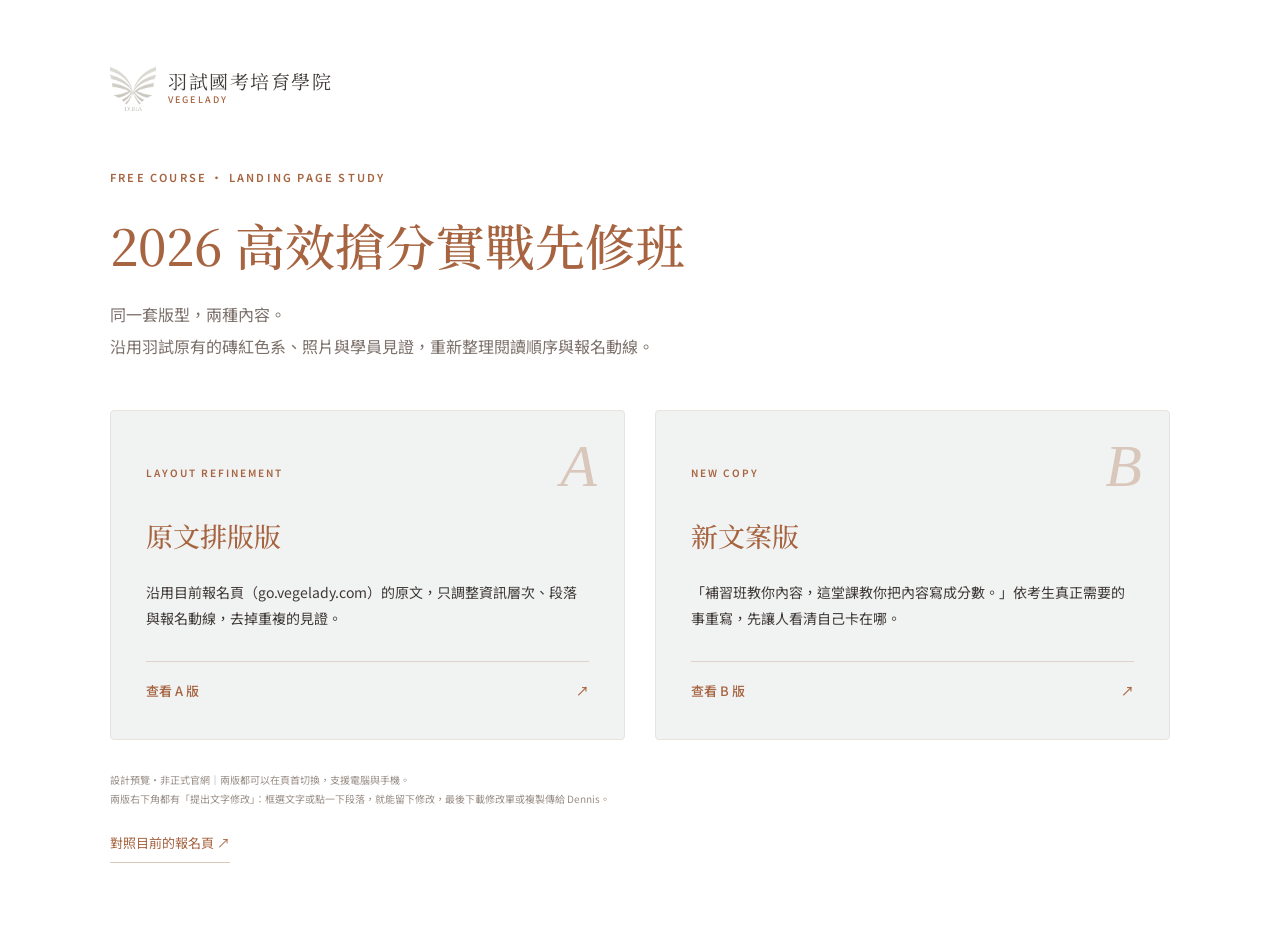
==== index.html @ 1258f8fa "Add 羽試 free-course landing page previews (A original copy, B new copy) with copy-review editor Co-Au" ====
<!DOCTYPE html><html lang="zh-Hant"><head><meta charset="utf-8"><meta name="viewport" content="width=device-width,initial-scale=1"><meta name="robots" content="noindex,nofollow"><meta name="theme-color" content="#a66440"><title>羽試｜先修班銷售頁兩版預覽</title><link rel="preconnect" href="https://fonts.googleapis.com"><link rel="preconnect" href="https://fonts.gstatic.com" crossorigin><link href="https://fonts.googleapis.com/css2?family=Noto+Sans+TC:wght@400;500;600;700&amp;family=Noto+Serif+TC:wght@400;500;600;700&amp;display=swap" rel="stylesheet"><link rel="stylesheet" href="styles.css"></head><body><main class="comparison wrap">
<a class="logo compare-brand" href="./"><img src="assets/logo-mark.png" alt="" width="46" height="46"><span class="logo-text">羽試國考培育學院<small>VEGELADY</small></span></a>
<p class="eyebrow" style="margin-top:56px">FREE COURSE · LANDING PAGE STUDY</p>
<h1>2026 高效搶分實戰先修班</h1>
<p class="section-intro">同一套版型，兩種內容。<br>沿用羽試原有的磚紅色系、照片與學員見證，重新整理閱讀順序與報名動線。</p>
<div class="compare-grid">
<a class="compare-card" href="version-a/"><span class="compare-letter">A</span><span class="eyebrow">LAYOUT REFINEMENT</span><h2>原文排版版</h2><p>沿用目前報名頁（go.vegelady.com）的原文，只調整資訊層次、段落與報名動線，去掉重複的見證。</p><strong>查看 A 版 <span>↗</span></strong></a>
<a class="compare-card" href="version-b/"><span class="compare-letter">B</span><span class="eyebrow">NEW COPY</span><h2>新文案版</h2><p>「補習班教你內容，這堂課教你把內容寫成分數。」依考生真正需要的事重寫，先讓人看清自己卡在哪。</p><strong>查看 B 版 <span>↗</span></strong></a>
</div>
<p class="preview-note">設計預覽・非正式官網｜兩版都可以在頁首切換，支援電腦與手機。<br>兩版右下角都有「提出文字修改」：框選文字或點一下段落，就能留下修改，最後下載修改單或複製傳給 Dennis。</p>
<a class="text-link" href="https://go.vegelady.com/" target="_blank" rel="noopener noreferrer">對照目前的報名頁 ↗</a>
</main></body></html>
---- styles.css ----
:root{--ink:#3f3a37;--slate:#a66440;--blue:#d4b3a0;--mist:#d9c7bb;--paper:#faf6f4;--line:#e8dfd9;--serif:'Noto Serif TC','Songti TC',serif;--sans:'Noto Sans TC','PingFang TC',sans-serif}*{box-sizing:border-box}html{scroll-behavior:smooth;scroll-padding-top:100px}body{margin:0;color:var(--ink);font:400 16px/1.85 var(--sans);background:#fff;-webkit-font-smoothing:antialiased}a{color:inherit;text-decoration:none}img{display:block;max-width:100%;height:auto}button{font:inherit}h1,h2,h3,h4,p,figure{margin:0}h1,h2,h3,h4{font-weight:500}h1,h2{font-family:var(--serif)}h3{font-size:20px;line-height:1.6}a,button{touch-action:manipulation}a:focus-visible,button:focus-visible,summary:focus-visible{outline:3px solid #a66440;outline-offset:5px}a:hover{color:#7e4a2e}.wrap{width:min(1200px,calc(100% - 96px));margin-inline:auto}.section{padding:100px 0}.eyebrow{color:var(--slate);font-size:11px;letter-spacing:.2em;font-weight:600;margin-bottom:17px}.section-title{font-size:clamp(28px,3vw,39px);line-height:1.65;letter-spacing:.025em;color:var(--ink)}.section-head{margin-bottom:44px}.section-intro{max-width:740px;font-size:16px;line-height:1.95;margin-top:20px;color:#7c706a}.skip-link{position:fixed;left:16px;top:-100px;background:#fff;padding:12px;z-index:100}.skip-link:focus{top:12px}.preview-bar{min-height:34px;background:#efebe8;color:#7a6a60;display:flex;align-items:center;justify-content:center;gap:28px;padding:5px 24px;font-size:11px;line-height:1.6;letter-spacing:.04em}.preview-bar nav{display:flex;gap:6px}.preview-bar a{padding:3px 13px;border-radius:3px}.preview-bar a[aria-current=page]{background:#fff;color:#7e4a2e;box-shadow:0 1px 5px #a6644012}.site-header{height:92px;background:#fff;border-bottom:1px solid #ece6e2;position:sticky;top:0;z-index:30}.header-inner{height:100%;display:flex;align-items:center;justify-content:space-between;gap:30px}.logo{flex-shrink:0}.logo img{width:205px;height:auto}.main-nav{display:flex;align-items:center;gap:30px;font-size:13px}.main-nav a{white-space:nowrap}.main-nav .nav-cta{border:1px solid var(--slate);padding:10px 19px;color:var(--slate);border-radius:3px}.menu-toggle{display:none}.hero{background:#f1f2f2;position:relative;overflow:hidden}.hero-grid{display:grid;grid-template-columns:1.13fr 1fr;gap:70px;align-items:center;padding-top:65px;padding-bottom:50px}.hero-kicker{font-size:12px;letter-spacing:.12em;color:var(--slate);display:flex;align-items:center;gap:12px;margin-bottom:22px}.hero-kicker:before{content:'';width:24px;height:1px;background:var(--slate)}.hero-kicker span{font-size:11px;letter-spacing:.08em}.hero-title{font-size:clamp(36px,3.8vw,53px);line-height:1.5;color:var(--slate);letter-spacing:.035em;font-weight:600}.hero-course{display:block;font-size:25px;font-weight:400;letter-spacing:.2em;margin-top:6px}.hero-description{font-size:15px;line-height:2;margin-top:26px;max-width:520px}.hero-actions{display:flex;flex-wrap:wrap;align-items:center;gap:17px;margin-top:29px}.button{display:inline-flex;align-items:center;justify-content:space-between;gap:24px;padding:15px 23px;border-radius:3px;font-size:14px;line-height:1.65;font-weight:500;transition:background .2s,transform .2s;min-height:54px}.button:hover{transform:translateY(-2px)}.button-primary{background:var(--slate);color:#fff;box-shadow:0 6px 16px #a664401a}.button-primary:hover{background:#8a5233;color:#fff}.button-light{background:#fff;color:#8a5233}.button-light:hover{background:#f6eee9;color:#7e4a2e}.button span{font-size:20px;font-weight:400}.text-link{font-size:13px;color:var(--slate);display:inline-flex;align-items:center;gap:18px;padding:7px 0;border-bottom:1px solid #d9c7bb}.hero-meta{font-size:11px;color:#85786f;margin-top:17px;letter-spacing:.025em}.hero-visual{position:relative;padding:0 24px 26px 0;min-width:0}.hero-visual:before{content:'';position:absolute;inset:22px 0 0 25px;border:1px solid #d8ccc4;border-radius:3px}.hero-photo{width:100%;height:460px;object-fit:cover;object-position:center 40%;position:relative;border-radius:3px}.photo-caption{position:absolute;left:-26px;bottom:0;background:#fff;padding:17px 25px;display:flex;align-items:center;gap:27px;box-shadow:0 7px 25px #3f3a3708}.photo-caption span{font-size:11px;letter-spacing:.03em}.photo-caption strong{font-family:Georgia,serif;font-weight:400;font-size:29px;font-style:italic;line-height:1.4;color:var(--slate)}.hero-note{position:absolute;right:-13px;top:4px;writing-mode:vertical-rl;font-size:9px;letter-spacing:.22em;color:var(--slate)}.hero-footnote{border-top:1px solid #e3dcd7;padding:18px 0 21px;font-size:12px;letter-spacing:.07em;color:#8c7b70}.hero-question{font-size:clamp(29px,2.8vw,39px);line-height:1.65;letter-spacing:.015em;color:#3f3a37}.hero-answer{font-family:var(--serif);font-size:clamp(32px,3.5vw,47px);line-height:1.5;font-weight:600;color:var(--slate);margin-top:17px;letter-spacing:.04em}.hero-b .hero-description{margin-top:20px;font-size:13px}.hero-b .hero-grid{padding-top:50px;padding-bottom:43px}.hero-b .hero-actions{margin-top:23px}.hero-b .hero-photo{height:488px}.facts{display:grid;grid-template-columns:repeat(4,1fr);padding-block:35px;border-bottom:1px solid var(--line)}.fact{text-align:center;border-right:1px solid var(--line)}.fact:last-child{border:0}.fact-value{display:block;font-family:Georgia,var(--serif);font-size:34px;color:var(--slate);line-height:1.5}.fact-value small{font-family:var(--sans);font-size:12px}.fact-label{font-size:12px;color:#8a7e77;letter-spacing:.045em}.pain-grid{display:grid;grid-template-columns:repeat(4,1fr);gap:26px}.pain-card{border-top:1px solid #d2bfb2;padding-top:22px}.card-index{font-family:Georgia,serif;font-size:26px;font-style:italic;color:#d9c7bb}.pain-card p{font-size:15px;margin-top:17px;line-height:2}.closing-copy{margin-top:40px;border-left:2px solid #d4b3a0;padding-left:22px;max-width:910px}.course{background:#f1f2f2}.intro-grid{display:grid;grid-template-columns:1.15fr 1fr;gap:80px}.prose p{margin-bottom:19px;font-size:15px;line-height:2.05}.prose p:last-child{margin-bottom:0}.course-note{background:#fff;padding:30px 35px;border-radius:3px;align-self:start}.quote-mark{display:block;font-family:Georgia,serif;font-size:68px;color:#d4b3a0;line-height:.85;height:42px}.course-note>p{font-family:var(--serif);font-size:18px;line-height:2}.course-outline{display:flex;gap:20px;margin-top:28px;padding-top:20px;border-top:1px solid #e2e2e2;color:var(--slate);font-size:14px}.outcome-grid{display:grid;grid-template-columns:repeat(3,1fr);margin-top:50px;border-top:1px solid #ddd2cb;border-bottom:1px solid #ddd2cb}.outcome-card{padding:30px 30px 30px 0;display:flex;gap:19px}.outcome-card+.outcome-card{border-left:1px solid #ddd2cb;padding-left:30px}.outcome-number{font-family:Georgia,serif;font-size:24px;color:var(--slate);line-height:1.5}.outcome-card p{font-size:14px;line-height:1.9}.section-action{margin-top:35px;text-align:center}.audience-grid{display:grid;grid-template-columns:repeat(4,1fr);gap:22px}.audience-card{background:#f7f7f7;padding:25px 24px 30px;text-align:center;border:1px solid #efe9e5;border-radius:3px}.audience-card img{width:90px;height:90px;margin:0 auto 19px}.audience-card h3{font-size:19px;margin-bottom:13px}.audience-card p{font-size:13px;color:#777;line-height:1.95}.feature-list{display:grid;grid-template-columns:repeat(3,1fr);gap:35px;margin-top:50px}.feature-item{display:flex;gap:18px;border-top:1px solid #e2d8d1;padding-top:25px}.feature-number{font-size:13px;font-family:Georgia,serif;color:#b98a6e;line-height:2.1}.feature-item h3{font-size:18px;line-height:1.75;margin-bottom:14px}.feature-item p{font-size:14px;color:#7c7069;line-height:2}.lecturer{background:#f7f7f7}.lecturer-grid{display:grid;grid-template-columns:.8fr 1.15fr;gap:85px;align-items:start}.lecturer-visual{position:sticky;top:122px}.lecturer-visual img{width:100%;max-height:650px;object-fit:cover;border-radius:3px}.signature{display:flex;align-items:center;justify-content:space-between;padding:20px 0;border-bottom:1px solid #ddd2cb;font:italic 38px/1.2 Georgia,serif;color:var(--slate)}.signature span{font:10px var(--sans);letter-spacing:.1em}.lecturer-copy .section-head{margin-bottom:24px}.lecturer-name{font:500 21px/1.8 var(--sans)}.credentials{display:flex;gap:40px;margin:20px 0 32px;padding:21px 0;border-block:1px solid #e6ddd7}.credential strong{display:block;color:var(--slate);font:400 27px/1.4 var(--serif)}.credential span{font-size:12px;color:#8a7e77}.check-list{list-style:none;padding:0;margin:27px 0}.check-list li{position:relative;padding-left:24px;margin-bottom:13px;font-size:14px;line-height:1.95}.check-list li:before{content:'✓';position:absolute;left:0;color:var(--slate)}.framework .section-head{max-width:830px}.framework .feature-list{margin-top:10px}.reviews{background:#f4efec}.review-grid{display:grid;grid-template-columns:repeat(3,1fr);gap:22px}.review-card{display:flex;flex-direction:column;background:white;padding:33px 30px 26px;border-radius:3px}.review-card .prose{flex:1}.review-card .prose p{font-size:14px;line-height:2}.review-card .quote-mark{height:39px}.review-person{display:flex;align-items:center;gap:13px;margin-top:26px;padding-top:23px;border-top:1px solid #eee8e4}.review-person img{width:57px;height:57px;object-fit:cover;border-radius:50%;flex-shrink:0}.review-person h3{font-size:12px;line-height:1.85}.stars{color:#c0896a;font-size:11px;letter-spacing:.13em}.student-heading{display:flex;align-items:center;justify-content:space-between;border-bottom:1px solid #ddd2cb;margin-top:58px;margin-bottom:27px;padding-bottom:18px}.student-heading h3{font-family:var(--serif);font-size:23px}.student-heading span{font:italic 22px Georgia,serif;color:#c0896a}.student-grid{display:grid;grid-template-columns:repeat(3,1fr);gap:30px 36px}.student-review p{font-size:14px;line-height:1.95;margin:12px 0 18px}.student-review h4{font-size:12px;font-weight:500}.student-review time{font-size:10px;color:#9a8f88}.vision-grid{display:grid;grid-template-columns:1fr 1fr;gap:54px}.vision-card{border-top:1px solid var(--line);padding-top:23px}.vision-card h3{font-family:var(--serif);color:var(--slate);font-size:24px}.vision-card .check-list li{font-size:15px;margin-bottom:20px}.vision-end{text-align:center;margin-top:30px;color:var(--slate);font-family:var(--serif);font-size:24px}.story{background:#f7f7f7}.story-grid{display:grid;grid-template-columns:1.2fr .8fr;gap:90px;align-items:center}.story .section-title{font-size:29px}.story .section-head{margin-bottom:29px}.story-copy .prose p{font-size:14px}.story-image img{width:100%;max-height:620px;object-fit:cover;border-radius:3px}.signup{background:var(--slate);color:#fff}.signup-inner{display:grid;grid-template-columns:1.3fr 1fr;gap:90px;align-items:center}.signup .eyebrow{color:#f1dccf}.signup h2{font-size:40px;line-height:1.7}.signup-copy>p:not(.eyebrow){font-size:14px;margin-top:20px;color:#f6e7de}.signup .check-list{margin-bottom:0}.signup .check-list li{font-size:13px;color:#f6e9e1}.signup .check-list li:before{color:#f3dccd}.signup-details{text-align:center;padding:35px 25px;border:1px solid #ffffff45}.signup-mark{display:block;font-family:var(--serif);font-size:51px;letter-spacing:.25em;line-height:1.5;margin-bottom:27px;color:#f6e7de}.signup-details .button{width:100%;font-size:13px}.signup-details p{font-size:12px;line-height:2;color:#f3e3d9;margin-top:22px}.closing-statement{text-align:center;padding-block:75px}.closing-statement p{font-size:12px;color:#9a8f88;margin-bottom:19px}.closing-statement h2{font-size:25px;line-height:1.9;color:var(--slate)}.closing-statement>span{font:italic 16px Georgia,serif;color:#b79a88;display:block;margin-top:21px}.site-footer{padding:42px 0 22px;background:#f7f7f7;border-top:1px solid #e5e5e5}.footer-inner{display:flex;align-items:center;justify-content:space-between;gap:30px;padding-bottom:30px}.footer-inner img{width:205px}.footer-inner p{font-size:11px;color:#8a7e77;margin-top:12px}.footer-links{display:flex;gap:26px;font-size:12px}.footer-bottom{display:flex;justify-content:space-between;gap:25px;border-top:1px solid var(--line);padding-top:21px;font-size:10px;color:#978b83}.preview-note{font-size:10px;color:#9a8f88;margin-top:15px;line-height:1.9}.mobile-cta{display:none}.comparison{padding-block:65px;max-width:1060px}.compare-logo{margin-bottom:60px;width:245px}.comparison>h1{font:500 50px/1.6 var(--serif);color:var(--slate)}.comparison>.section-intro{margin-top:15px}.compare-grid{display:grid;grid-template-columns:1fr 1fr;gap:30px;margin-top:48px}.compare-card{background:#f1f2f2;padding:36px 35px;position:relative;border:1px solid #eae2dc;border-radius:4px;display:flex;flex-direction:column;min-height:330px;transition:transform .2s,border-color .2s}.compare-card:hover{transform:translateY(-4px);border-color:#d4b3a0}.compare-letter{font:italic 60px Georgia,serif;color:#d9c7bb;position:absolute;right:27px;top:21px}.compare-card .eyebrow{font-size:10px;margin-top:17px}.compare-card h2{font-size:27px;color:var(--slate);margin-top:12px}.compare-card p{font-size:14px;margin:19px 0 27px;flex:1}.compare-card strong{font-size:13px;font-weight:500;display:flex;justify-content:space-between;padding-top:17px;border-top:1px solid #ddd2cb;color:var(--slate)}.comparison>.preview-note{margin-top:30px}.comparison>.text-link{margin-top:16px}details.more-content summary{cursor:pointer}
@media(min-width:1400px){.hero-grid{gap:88px}.hero-photo{height:460px}}
@media(max-width:1100px){.wrap{width:calc(100% - 64px)}.main-nav{gap:20px;font-size:12px}.logo img{width:180px}.hero-grid{gap:43px;grid-template-columns:1.05fr 1fr}.hero-title{font-size:42px}.hero-question{font-size:33px}.hero-answer{font-size:39px}.hero-photo{height:435px}.hero-actions{gap:10px}.hero-actions .button{font-size:12px;padding:14px 17px}.hero-actions .text-link{font-size:11px}.photo-caption{left:-14px;padding:16px 18px;gap:18px}.hero-description{font-size:14px}.intro-grid{gap:45px}.lecturer-grid{gap:50px}.story-grid{gap:50px}.signup-inner{gap:45px}.audience-card{padding-inline:17px}.review-card{padding-inline:22px}.pain-grid{gap:23px}.outcome-card{gap:13px;padding-right:18px}.outcome-card+.outcome-card{padding-left:20px}.section{padding-block:80px}}
@media(max-width:800px){html{scroll-padding-top:85px}.wrap{width:calc(100% - 40px)}.preview-bar{justify-content:space-between;gap:8px;padding-inline:20px;font-size:10px}.preview-bar a{padding-inline:8px}.site-header{height:76px}.logo img{width:180px}.menu-toggle{display:block;border:0;background:transparent;padding:10px 0 10px 18px;color:var(--slate);font-size:12px}.menu-toggle span{margin-left:10px;font-size:17px}.main-nav{display:none;position:absolute;top:76px;left:0;right:0;background:white;border-bottom:1px solid #ece6e2;padding:20px;flex-direction:column;align-items:stretch;gap:0;box-shadow:0 12px 15px #a6644012}.menu-open .main-nav{display:flex}.main-nav>a{padding:11px 10px}.main-nav .nav-cta{margin-top:12px;text-align:center}.hero-grid{grid-template-columns:1fr 1fr;gap:26px;padding-top:40px;padding-bottom:36px}.hero-title{font-size:32px}.hero-course{font-size:20px}.hero-kicker{font-size:10px;letter-spacing:0;gap:7px;flex-wrap:wrap;margin-bottom:16px}.hero-kicker:before{width:14px}.hero-kicker span{font-size:9px}.hero-description{font-size:12px;margin-top:18px}.hero-actions{margin-top:20px;gap:8px}.hero-actions .button{font-size:11px;padding:13px 14px;gap:14px}.hero-meta{font-size:9px;margin-top:14px}.hero-photo{height:390px}.hero-b .hero-photo{height:420px}.hero-visual{padding-right:15px}.hero-note{right:-9px}.photo-caption{left:-9px;padding:12px 14px;gap:12px}.photo-caption span{font-size:9px}.photo-caption strong{font-size:24px}.hero-question{font-size:25px}.hero-answer{font-size:33px}.hero-b .hero-description{font-size:11px}.hero-b .hero-grid{padding-block:36px}.hero-footnote{font-size:10px;line-height:1.8}.facts{padding-block:25px}.fact-value{font-size:28px}.fact-label{font-size:10px}.fact-value small{font-size:10px}.section{padding-block:65px}.section-head{margin-bottom:30px}.section-title{font-size:29px}.pain-grid{grid-template-columns:repeat(2,1fr);gap:27px}.pain-card p{font-size:14px}.intro-grid{gap:28px}.course-note{padding:24px}.course-note>p{font-size:15px}.course-outline{gap:10px;font-size:12px}.outcome-card{display:block;padding:24px 17px 24px 0}.outcome-card p{font-size:12px;margin-top:10px}.audience-grid{grid-template-columns:repeat(2,1fr);gap:18px}.feature-list{grid-template-columns:1fr;gap:22px;margin-top:32px}.feature-item{gap:20px;padding-top:23px}.feature-item h3{margin-bottom:9px}.lecturer-grid{grid-template-columns:.8fr 1fr;gap:30px}.lecturer-name{font-size:17px}.lecturer-copy .section-title{font-size:27px}.lecturer-copy .prose p{font-size:13px}.lecturer-visual{top:106px}.credentials{gap:25px}.credential strong{font-size:22px}.credential span{font-size:10px}.check-list li{font-size:13px}.review-grid{grid-template-columns:1fr}.review-card{padding:30px;display:grid;grid-template-columns:1fr 210px;gap:0 25px}.review-card .quote-mark{grid-column:1}.review-card .prose{grid-column:1}.review-person{grid-column:2;grid-row:1/3;border-top:0;border-left:1px solid #eee8e4;margin:0;padding:0 0 0 24px;flex-direction:column;justify-content:center;align-items:flex-start}.review-person img{width:70px;height:70px}.student-grid{grid-template-columns:repeat(2,1fr)}.vision-grid{gap:28px}.vision-card h3{font-size:21px}.vision-card .check-list li{font-size:13px}.story-grid{gap:32px}.story .section-title{font-size:25px}.story-copy .prose p{font-size:13px}.signup-inner{gap:30px}.signup h2{font-size:29px}.signup-details{padding:25px 20px}.signup-details .button{font-size:11px;gap:10px;padding:14px}.signup-copy>p:not(.eyebrow){font-size:12px}.signup .check-list li{font-size:12px}.closing-statement h2{font-size:22px}.footer-inner{align-items:flex-start}.footer-links{gap:13px;font-size:11px}.footer-bottom{flex-direction:column;gap:10px}.compare-grid{gap:20px}.compare-card{padding:25px}.compare-card .eyebrow{font-size:9px;max-width:150px}.compare-letter{font-size:44px;right:20px}.compare-card h2{font-size:24px}}
@media(max-width:600px){body{padding-bottom:66px}.wrap{width:calc(100% - 40px)}.preview-bar{padding-inline:12px;font-size:9px;letter-spacing:0;min-height:33px}.preview-bar a{padding-inline:7px}.preview-bar nav{gap:2px}.site-header{height:70px}.logo img{width:165px}.main-nav{top:70px}.hero-grid,.hero-b .hero-grid{grid-template-columns:1fr;gap:33px;padding-top:34px;padding-bottom:29px}.hero-copy{padding-inline:2px}.hero-kicker{font-size:11px;letter-spacing:.05em;margin-bottom:17px}.hero-kicker span{font-size:10px}.hero-title{font-size:clamp(30px,8.4vw,41px);line-height:1.55;letter-spacing:.025em}.hero-course{font-size:21px;margin-top:8px}.hero-description{font-size:13px;margin-top:20px;line-height:1.95}.hero-actions{gap:15px;margin-top:22px}.hero-actions .button{font-size:12px;padding:13px 18px;min-height:50px;gap:19px}.hero-actions .text-link{font-size:11px;gap:8px}.hero-meta{font-size:10px;line-height:1.8;margin-top:14px}.hero-visual{margin-left:14px;margin-right:5px;padding:0 18px 21px 0}.hero-photo,.hero-b .hero-photo{height:330px;object-position:center 39%}.hero-visual:before{inset:15px 0 0 18px}.photo-caption{left:-14px;padding:13px 17px;gap:23px}.photo-caption span{font-size:10px}.photo-caption strong{font-size:28px}.hero-note{font-size:8px;right:-10px}.hero-footnote{font-size:10px;padding:16px 0;line-height:1.9}.hero-question{font-size:clamp(24px,6.8vw,31px);letter-spacing:0;line-height:1.7}.hero-answer{font-size:clamp(29px,8vw,36px);line-height:1.6;margin-top:17px;letter-spacing:.02em}.desktop-break{display:none}.hero-b .hero-description{font-size:12px;margin-top:20px}.facts{grid-template-columns:repeat(2,1fr);padding:24px 0;gap:22px 0}.fact:nth-child(2){border:0}.fact-value{font-size:30px}.fact-label{font-size:11px}.section{padding-block:53px}.eyebrow{font-size:10px;letter-spacing:.17em;margin-bottom:12px}.section-title{font-size:25px;line-height:1.75}.section-head{margin-bottom:28px}.section-intro{font-size:14px;margin-top:16px}.pain-grid{gap:25px 20px}.card-index{font-size:22px}.pain-card{padding-top:17px}.pain-card p{font-size:13px;margin-top:12px;line-height:1.95}.closing-copy{font-size:13px;margin-top:29px;padding-left:16px}.intro-grid{grid-template-columns:1fr;gap:26px}.prose p{font-size:14px;line-height:2}.course-note{padding:28px}.course-note>p{font-size:16px}.course-outline{justify-content:space-between;font-size:13px;gap:12px}.outcome-grid{grid-template-columns:1fr;margin-top:30px}.outcome-card{display:flex;gap:20px;padding:24px 0}.outcome-card+.outcome-card{border-left:0;border-top:1px solid #ddd2cb;padding:24px 0}.outcome-card p{font-size:14px;margin:0}.outcome-number{font-size:24px}.section-action{margin-top:28px}.section-action .button{font-size:12px;padding:14px 17px;gap:14px}.audience-grid{gap:13px}.audience-card{padding:20px 14px}.audience-card img{width:75px;height:75px;margin-bottom:14px}.audience-card h3{font-size:16px;margin-bottom:10px}.audience-card p{font-size:12px;line-height:1.9}.feature-list{margin-top:29px;gap:24px}.feature-item h3{font-size:17px}.feature-item p{font-size:13px}.lecturer-grid{grid-template-columns:1fr;gap:33px}.lecturer-visual{position:relative;top:auto;max-width:430px;margin:auto;width:100%}.lecturer-visual img{height:430px;object-position:center 65%}.signature{font-size:35px;padding-block:17px}.lecturer-copy .section-title{font-size:26px}.lecturer-name{font-size:18px}.credentials{padding-block:20px;margin-bottom:27px;gap:42px}.credential strong{font-size:27px}.credential span{font-size:12px}.lecturer-copy .prose p{font-size:14px}.check-list li{font-size:13px}.review-card{display:flex;padding:28px}.review-person{display:flex;flex-direction:row;align-items:center;justify-content:flex-start;border:0;border-top:1px solid #eee8e4;padding:21px 0 0;margin-top:22px;gap:16px}.review-person img{width:60px;height:60px}.review-person h3{font-size:12px}.review-card .prose p{font-size:13px}.student-heading{margin-top:40px;gap:15px}.student-heading h3{font-size:20px}.student-heading span{font-size:18px}.student-grid{grid-template-columns:1fr;gap:25px}.student-review{border-bottom:1px solid #e2d8d1;padding-bottom:22px}.student-review p{font-size:13px;margin-block:9px 13px}.vision-grid{grid-template-columns:1fr;gap:26px}.vision-card .check-list{margin-bottom:0}.vision-end{font-size:22px}.story-grid{grid-template-columns:1fr;gap:30px}.story .section-title{font-size:24px}.story-image{max-width:430px;margin:auto;width:100%}.story-image img{height:430px;object-position:center 55%}.story-copy .prose p{font-size:14px}.signup-inner{grid-template-columns:1fr;gap:30px}.signup h2{font-size:30px}.signup-copy>p:not(.eyebrow){font-size:13px}.signup .check-list li{font-size:13px}.signup-details{padding:27px}.signup-mark{font-size:41px;margin-bottom:20px}.signup-details .button{font-size:12px;padding:15px 18px}.signup-details p{margin-top:17px}.closing-statement{padding-block:45px}.closing-statement p{font-size:11px}.closing-statement h2{font-size:19px;line-height:1.95}.closing-statement>span{font-size:14px}.site-footer{padding-top:31px}.footer-inner{flex-direction:column;gap:24px}.footer-inner img{width:183px}.footer-links{gap:26px}.footer-bottom{font-size:9px;line-height:1.9}.preview-note{font-size:9px}.mobile-cta{display:flex;position:fixed;bottom:0;left:0;right:0;z-index:40;justify-content:space-between;align-items:center;padding:10px 18px max(10px,env(safe-area-inset-bottom));background:#fffffff5;backdrop-filter:blur(12px);border-top:1px solid #e6ddd7;gap:12px;min-height:62px;box-shadow:0 -3px 15px #a6644009}.mobile-cta>span{font-size:10px;color:var(--slate)}.mobile-cta a{font-size:12px;background:var(--slate);color:#fff;padding:10px 16px;border-radius:3px;white-space:nowrap}.comparison{padding-block:35px}.compare-logo{width:210px;margin-bottom:39px}.comparison>h1{font-size:37px}.compare-grid{grid-template-columns:1fr;margin-top:30px;gap:20px}.compare-card{padding:26px;min-height:285px}.compare-card h2{font-size:25px}.compare-card p{font-size:13px}.compare-letter{font-size:50px}.compare-card .eyebrow{font-size:10px;max-width:none;padding-right:30px}.comparison>.section-intro{font-size:14px}}
@media(max-width:360px){.wrap{width:calc(100% - 32px)}.preview-bar>span{font-size:8px}.preview-bar{padding-inline:9px;gap:2px}.preview-bar a{padding-inline:6px;font-size:9px}.hero-actions{gap:11px}.hero-actions .button{font-size:11px;padding-inline:13px;gap:10px}.hero-actions .text-link{font-size:10px}.hero-answer{font-size:28px}.hero-question{font-size:24px}.hero-photo,.hero-b .hero-photo{height:300px}.section-title{font-size:23px}.audience-card h3{font-size:14px}.audience-card p{font-size:11px}.mobile-cta{padding-inline:12px;gap:8px}.mobile-cta>span{font-size:9px}.mobile-cta a{font-size:11px;padding-inline:12px}.signup h2{font-size:27px}.closing-statement h2{font-size:17px}}
@media(prefers-reduced-motion:reduce){html{scroll-behavior:auto}*,*:before,*:after{transition:none!important;animation:none!important}}
.hero-gentle{font-size:clamp(36px,3.7vw,51px);line-height:1.6;color:#3f3a37}.hero-gentle>span{color:var(--slate);display:inline-block;position:relative}.hero-gentle>span:after{content:'';position:absolute;bottom:4px;left:0;right:0;height:11px;background:#d9c7bb47;z-index:0}.hero-b .hero-description{font-size:14px}@media(max-width:1100px){.hero-gentle{font-size:40px}}@media(max-width:800px){.hero-gentle{font-size:32px}.hero-b .hero-description{font-size:11px}}@media(max-width:600px){.hero-gentle{font-size:clamp(33px,9vw,42px);line-height:1.6}.hero-b .hero-description{font-size:12px}.hero-b .hero-gentle>br:first-of-type{display:initial}}

/* ===== 羽試：以下為新增元件（原版型無） ===== */
.logo{display:flex;align-items:center;gap:12px}
.logo img{width:46px;height:46px}
.logo-text{font-family:var(--serif);font-size:19px;letter-spacing:.08em;line-height:1.25;color:var(--ink)}
.logo-text small{display:block;font:500 9px/1.6 var(--sans);letter-spacing:.24em;color:var(--slate)}
.hero-title--long{font-size:clamp(30px,3.1vw,44px);line-height:1.55;word-break:keep-all;text-wrap:balance}
.hero-title--long em{font-style:normal;color:var(--ink)}
.hero-tag{display:inline-block;font-size:11px;letter-spacing:.06em;color:var(--slate);border:1px solid var(--blue);padding:1px 8px;border-radius:2px;margin-left:6px;vertical-align:1px}
.pending{display:inline-block;font:500 10px/1.6 var(--sans);letter-spacing:.04em;color:#8a5233;background:#f6e7de;border-radius:2px;padding:0 6px;margin-left:6px;vertical-align:2px;white-space:nowrap}
.nowrap{white-space:nowrap}
/* 路徑圖 */
.path{margin-top:46px;padding:34px 34px 28px;background:#fff;border:1px solid var(--line);border-radius:3px}
.path-title{font:500 20px/1.6 var(--serif);color:var(--ink);margin-bottom:24px}
.path-flow{list-style:none;padding:0;margin:0;display:grid;grid-template-columns:repeat(4,1fr);gap:18px 36px;counter-reset:step}
.path-flow li{position:relative;background:var(--paper);border:1px solid var(--line);border-radius:3px;padding:14px 16px;font-size:14px;line-height:1.75;color:#5b524c;min-height:78px;display:flex;align-items:center}
.path-flow li::before{counter-increment:step;content:counter(step,decimal-leading-zero);font:italic 13px Georgia,serif;color:#c0896a;margin-right:12px;flex-shrink:0}
.path-flow li:not(:nth-child(4n))::after{content:'→';position:absolute;right:-27px;top:50%;transform:translateY(-50%);color:#c0896a;font-size:15px}
.path-flow li:last-child{border-color:var(--slate);color:var(--slate);background:#fff}
.path-loop{margin-top:16px;font-size:13px;color:var(--slate);text-align:right;letter-spacing:.04em}
.path-end{margin-top:40px;font:500 clamp(20px,2vw,25px)/1.85 var(--serif);color:var(--ink);text-align:center;word-break:keep-all;text-wrap:balance}
.path-end strong{color:var(--slate);font-weight:600}
/* 三件事 */
.key-grid{display:grid;grid-template-columns:repeat(3,1fr);gap:28px}
.key-card{background:#fff;border:1px solid var(--line);border-radius:3px;overflow:hidden;display:flex;flex-direction:column}
.key-card img{width:100%;aspect-ratio:4/3;object-fit:cover}
.key-body{padding:26px 26px 28px;display:flex;flex-direction:column;gap:12px;flex:1}
.key-num{font:italic 24px/1.2 Georgia,serif;color:#c0896a}
.key-card h3{font-family:var(--serif);font-size:21px;line-height:1.6;color:var(--ink)}
.key-card p{font-size:14px;line-height:2;color:#6a5f58}
.key-card .key-take{margin-top:auto;padding-top:14px;border-top:1px solid var(--line);font-size:13px;color:var(--slate)}
/* 證明卡 */
.proof-card{display:grid;grid-template-columns:auto 1fr;gap:6px 30px;align-items:center;background:#fff;border-left:3px solid var(--slate);padding:26px 30px;margin:0 0 30px}
.proof-num{font:400 48px/1.1 var(--serif);color:var(--slate);grid-row:1/3}
.proof-num small{font-size:16px;margin-left:4px}
.proof-card p{font-size:15px;line-height:1.9}
.proof-card h4{font-size:12px;font-weight:500;color:#8a7e77}
.review-avatar{width:57px;height:57px;border-radius:50%;object-fit:cover;flex-shrink:0}
.proof-slot{display:flex;align-items:center;justify-content:center;min-height:150px;margin-top:30px;border:1px dashed var(--mist);border-radius:3px;font-size:13px;color:#8a7e77;text-align:center;padding:20px}
/* 常見問題（全部展開，修改模式也點得到） */
.faq-list{max-width:880px;margin:0 auto;border-top:1px solid var(--line)}
.faq-item{border-bottom:1px solid var(--line);padding:26px 4px;display:grid;grid-template-columns:44px 1fr;gap:4px 10px}
.faq-q-mark{font:italic 20px/1.6 Georgia,serif;color:#c0896a}
.faq-item h3{font:500 18px/1.7 var(--serif);color:var(--ink)}
.faq-item p{grid-column:2;font-size:14px;line-height:2;color:#6a5f58;margin-top:8px}
/* 報名區 */
.get-list{list-style:none;padding:0;margin:28px 0 0;counter-reset:get}
.get-list li{display:grid;grid-template-columns:44px 1fr;gap:4px 12px;padding:18px 0;border-top:1px solid #ffffff38}
.get-list li::before{counter-increment:get;content:counter(get,decimal-leading-zero);font:italic 22px/1.5 Georgia,serif;color:#f1dccf;grid-row:1/3}
.get-list strong{font:500 19px/1.6 var(--serif);color:#fff}
.get-list span{font-size:13px;color:#f6e7de;line-height:1.9}
.signup-facts{margin-top:22px;font-size:12px;line-height:2;color:#f3e3d9}
.signup-logo{width:230px;margin:0 auto 6px}
.signup-gift{width:100%;max-width:300px;margin:0 auto 22px;border-radius:3px}
/* 原文版：參加前／後 */
.cross-list{list-style:none;padding:0;margin:27px 0}
.cross-list li{position:relative;padding-left:24px;margin-bottom:20px;font-size:15px;line-height:1.95;color:#6a5f58}
.cross-list li:before{content:'×';position:absolute;left:0;color:#b79a88}
.gift-band{display:grid;grid-template-columns:1fr 1.1fr;gap:60px;align-items:center}
.gift-band img{width:100%;max-width:460px;margin:auto}
.letter{max-width:760px;margin:0 auto}
.letter .prose p{font-size:15px}
.letter-sign{margin-top:26px;font:italic 26px Georgia,var(--serif);color:var(--slate);text-align:right}
@media(max-width:1100px){.path-flow{gap:16px 30px}.path-flow li:not(:nth-child(4n))::after{right:-23px}.key-grid{gap:18px}.key-body{padding:22px}}
@media(max-width:800px){
.path{padding:26px 20px}
.path-flow{grid-template-columns:repeat(2,1fr);gap:14px 30px}
.path-flow li:not(:nth-child(4n))::after{content:none}
.path-flow li:nth-child(odd)::after{content:'→';position:absolute;right:-23px;top:50%;transform:translateY(-50%);color:#c0896a}
.key-grid{grid-template-columns:1fr;gap:22px}
.key-card{display:grid;grid-template-columns:200px 1fr}
.key-card img{height:100%;aspect-ratio:auto}
.gift-band{grid-template-columns:1fr;gap:30px}
}
@media(max-width:600px){
.logo img{width:38px;height:38px}.logo-text{font-size:16px}
.path-flow{grid-template-columns:1fr;gap:22px}
.path-flow li:nth-child(odd)::after{content:none}
.path-flow li:not(:last-child)::after{content:'↓';position:absolute;left:50%;right:auto;top:auto;bottom:-21px;transform:translateX(-50%);color:#c0896a}
.path-flow li{min-height:0}
.path-end{font-size:19px;text-align:left}
.key-card{display:flex}
.key-card img{aspect-ratio:16/10;height:auto}
.proof-card{grid-template-columns:1fr;padding:22px}
.proof-num{grid-row:auto;font-size:40px}
.faq-item{grid-template-columns:30px 1fr;padding:22px 0}
.faq-item h3{font-size:16px}
.faq-item p{font-size:13px}
.get-list strong{font-size:17px}
}
/* 修正：磚紅底上的待確認標籤、中文不用合成斜體 */
.signup .pending,.get-list .pending{color:#8a5233;background:#f6e7de}
.letter-sign{font:500 22px/1.6 var(--serif);font-style:normal}
.closing-statement>span{font-style:normal;font-family:var(--serif);letter-spacing:.1em}
.get-list li>span{display:block}
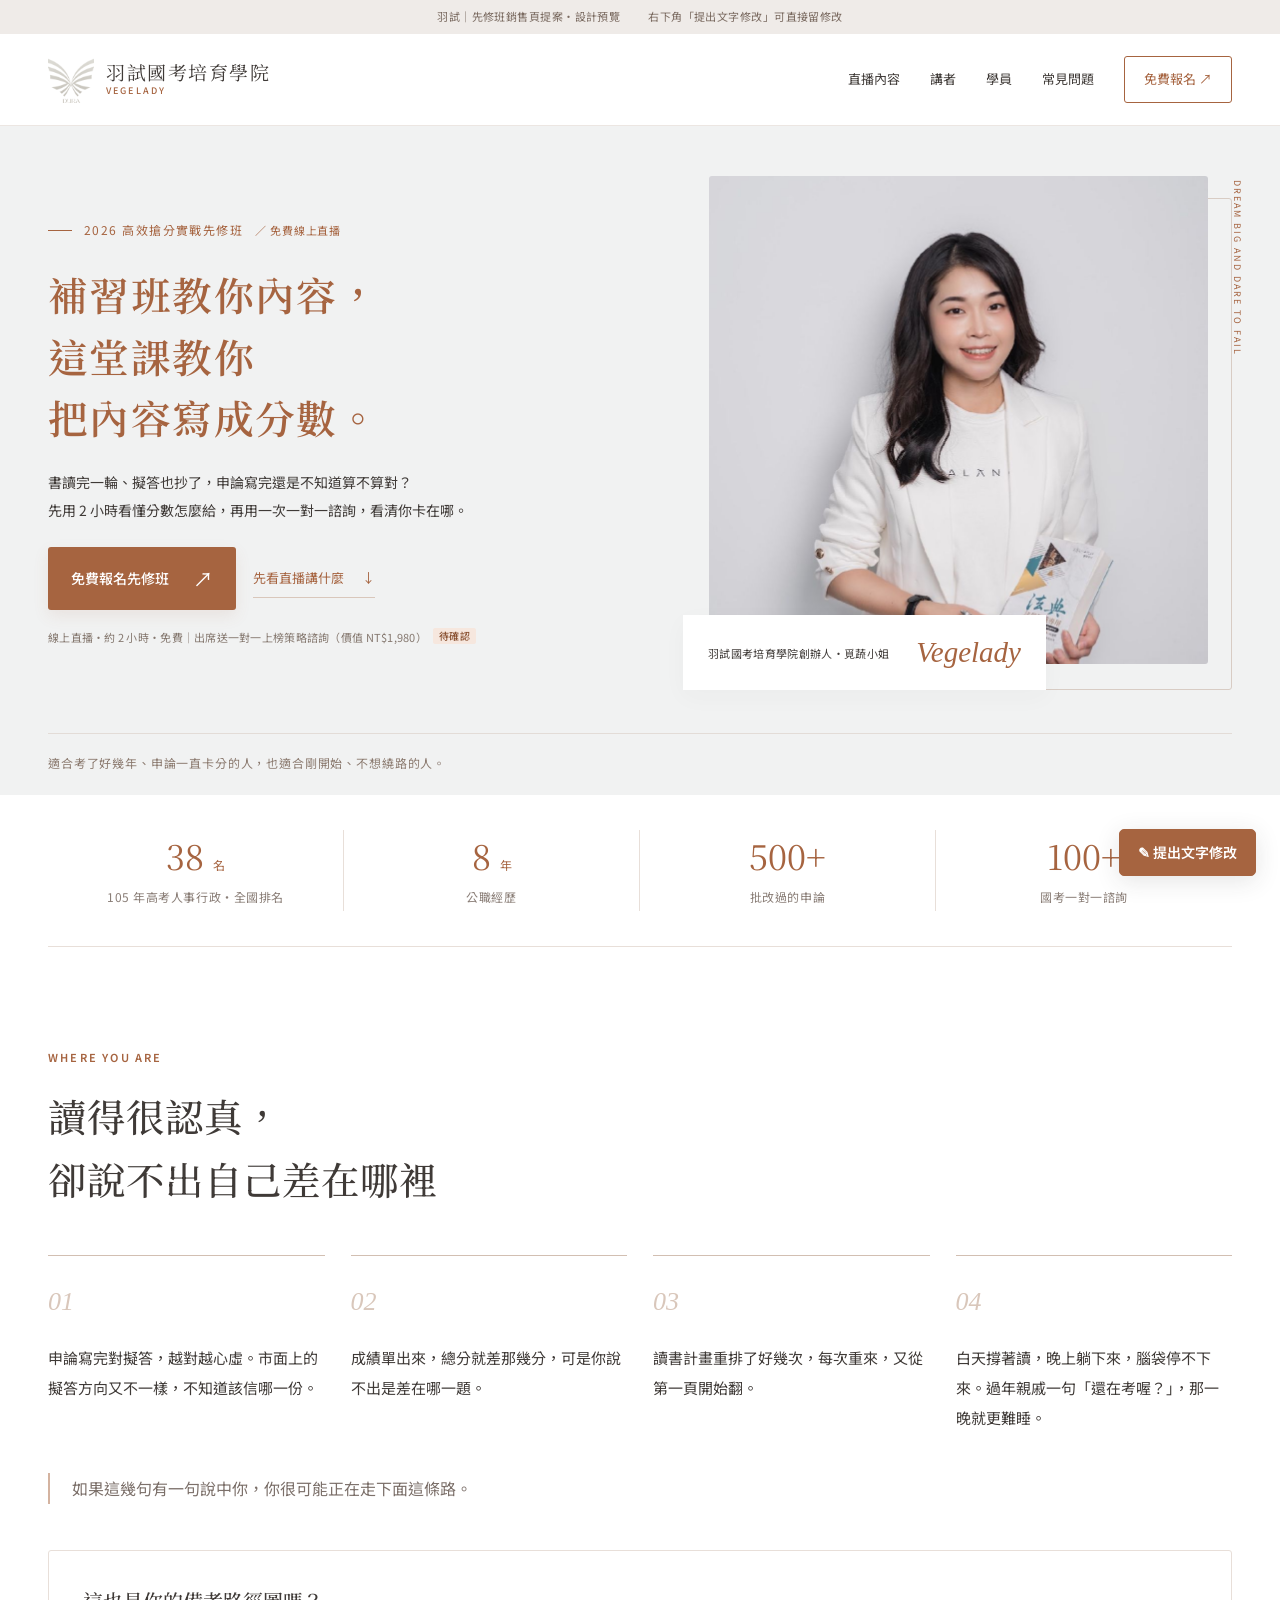
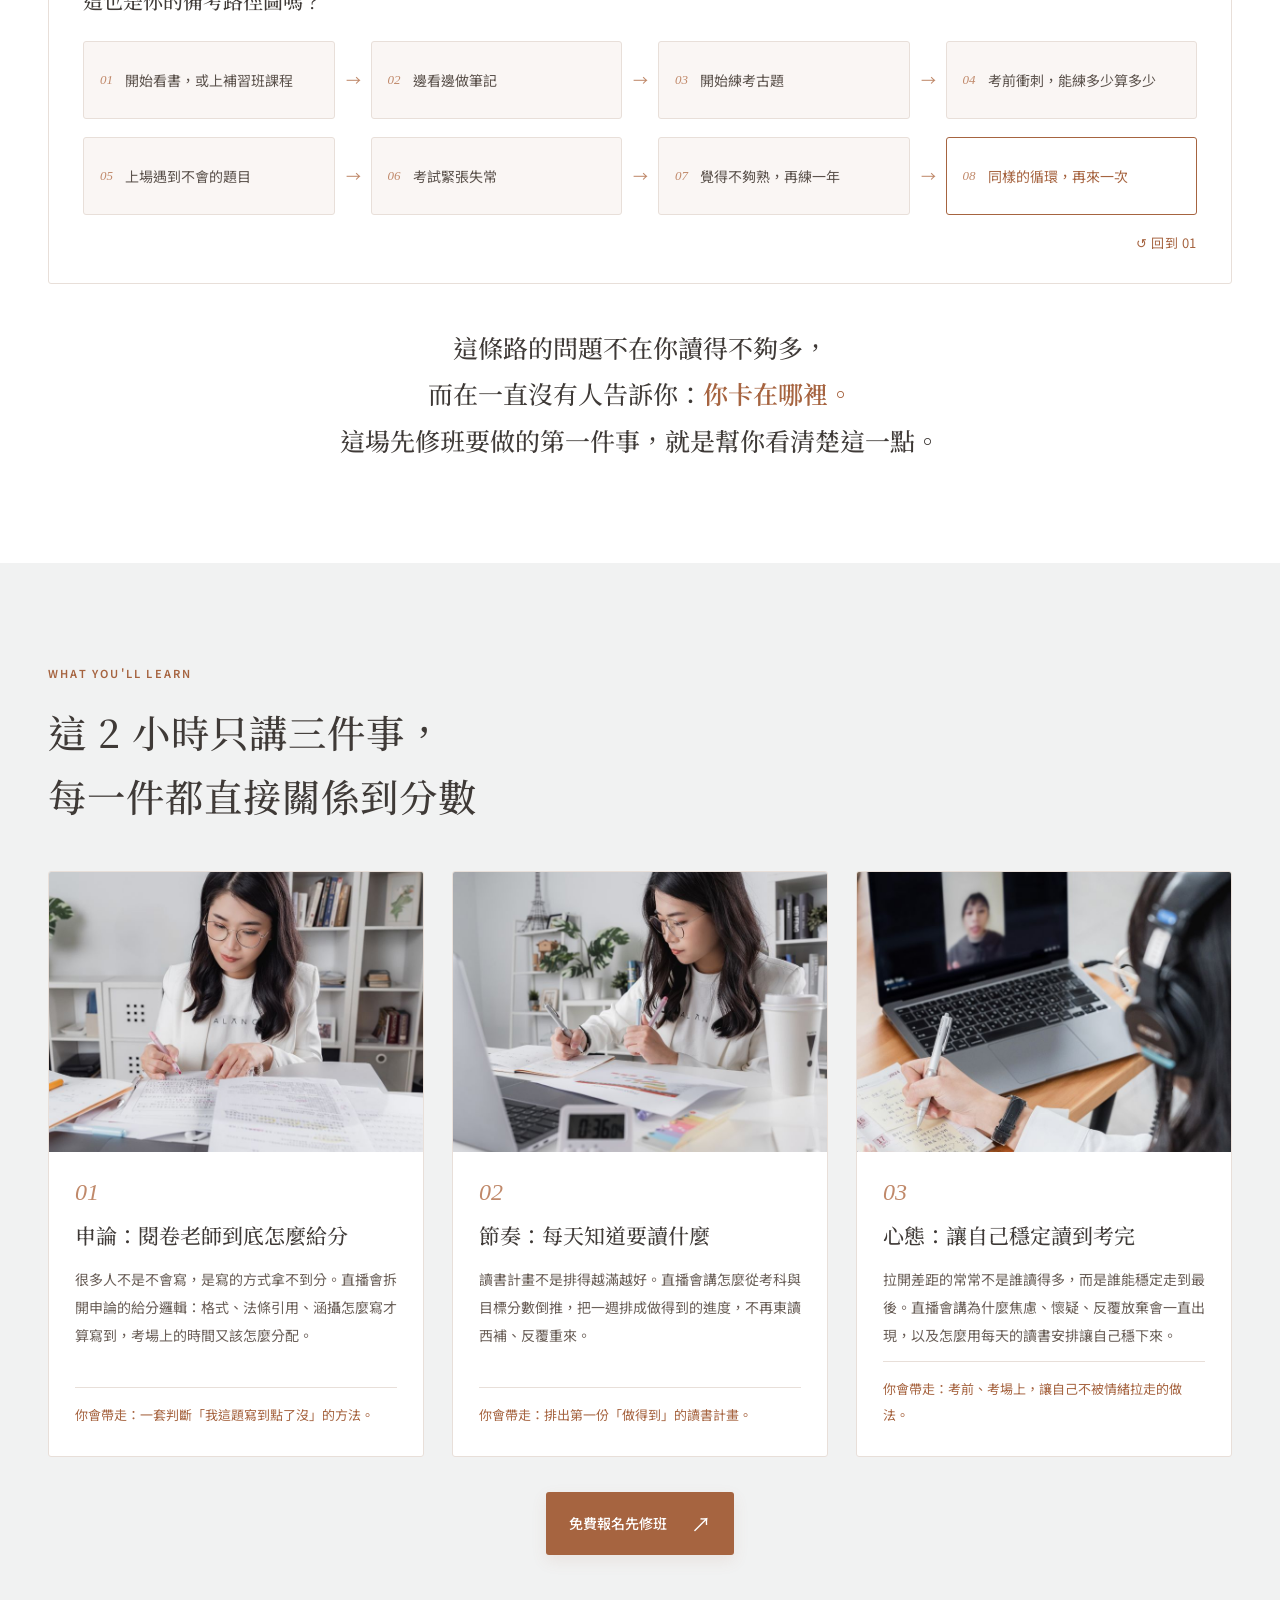
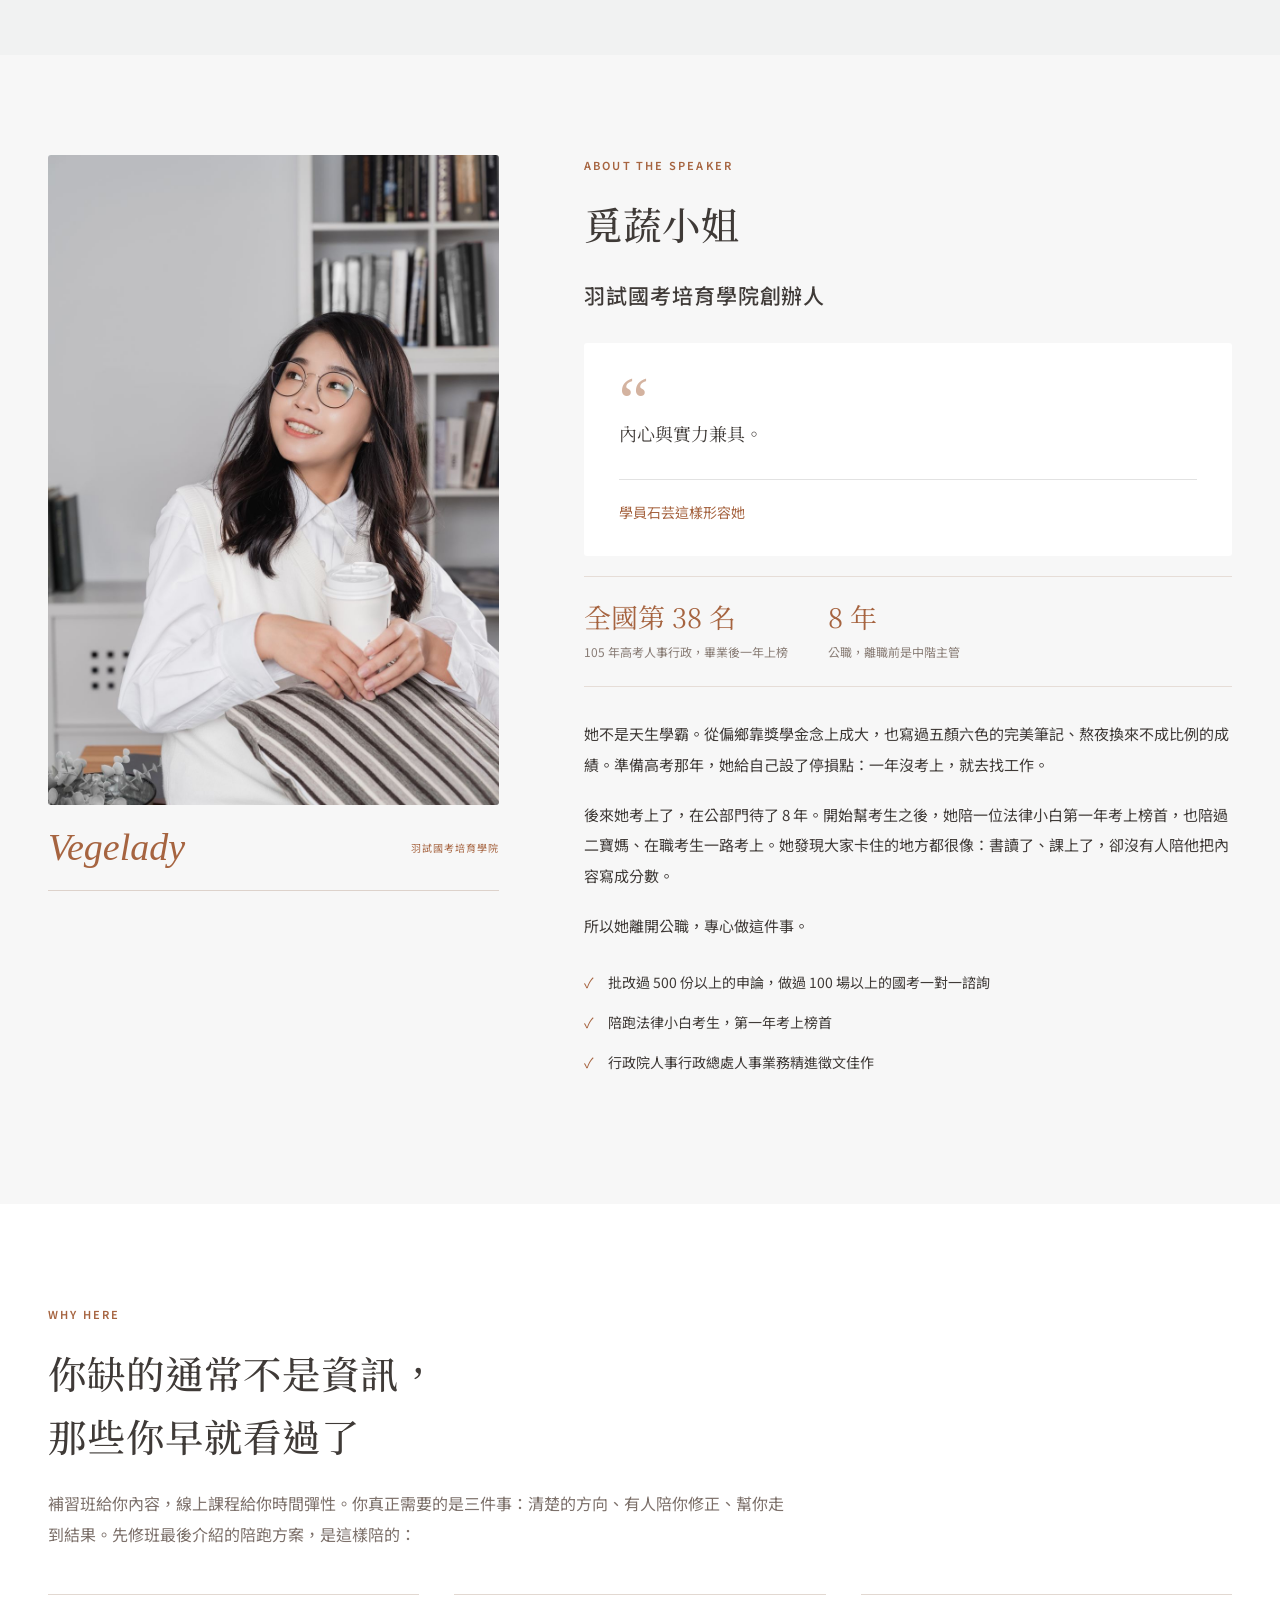
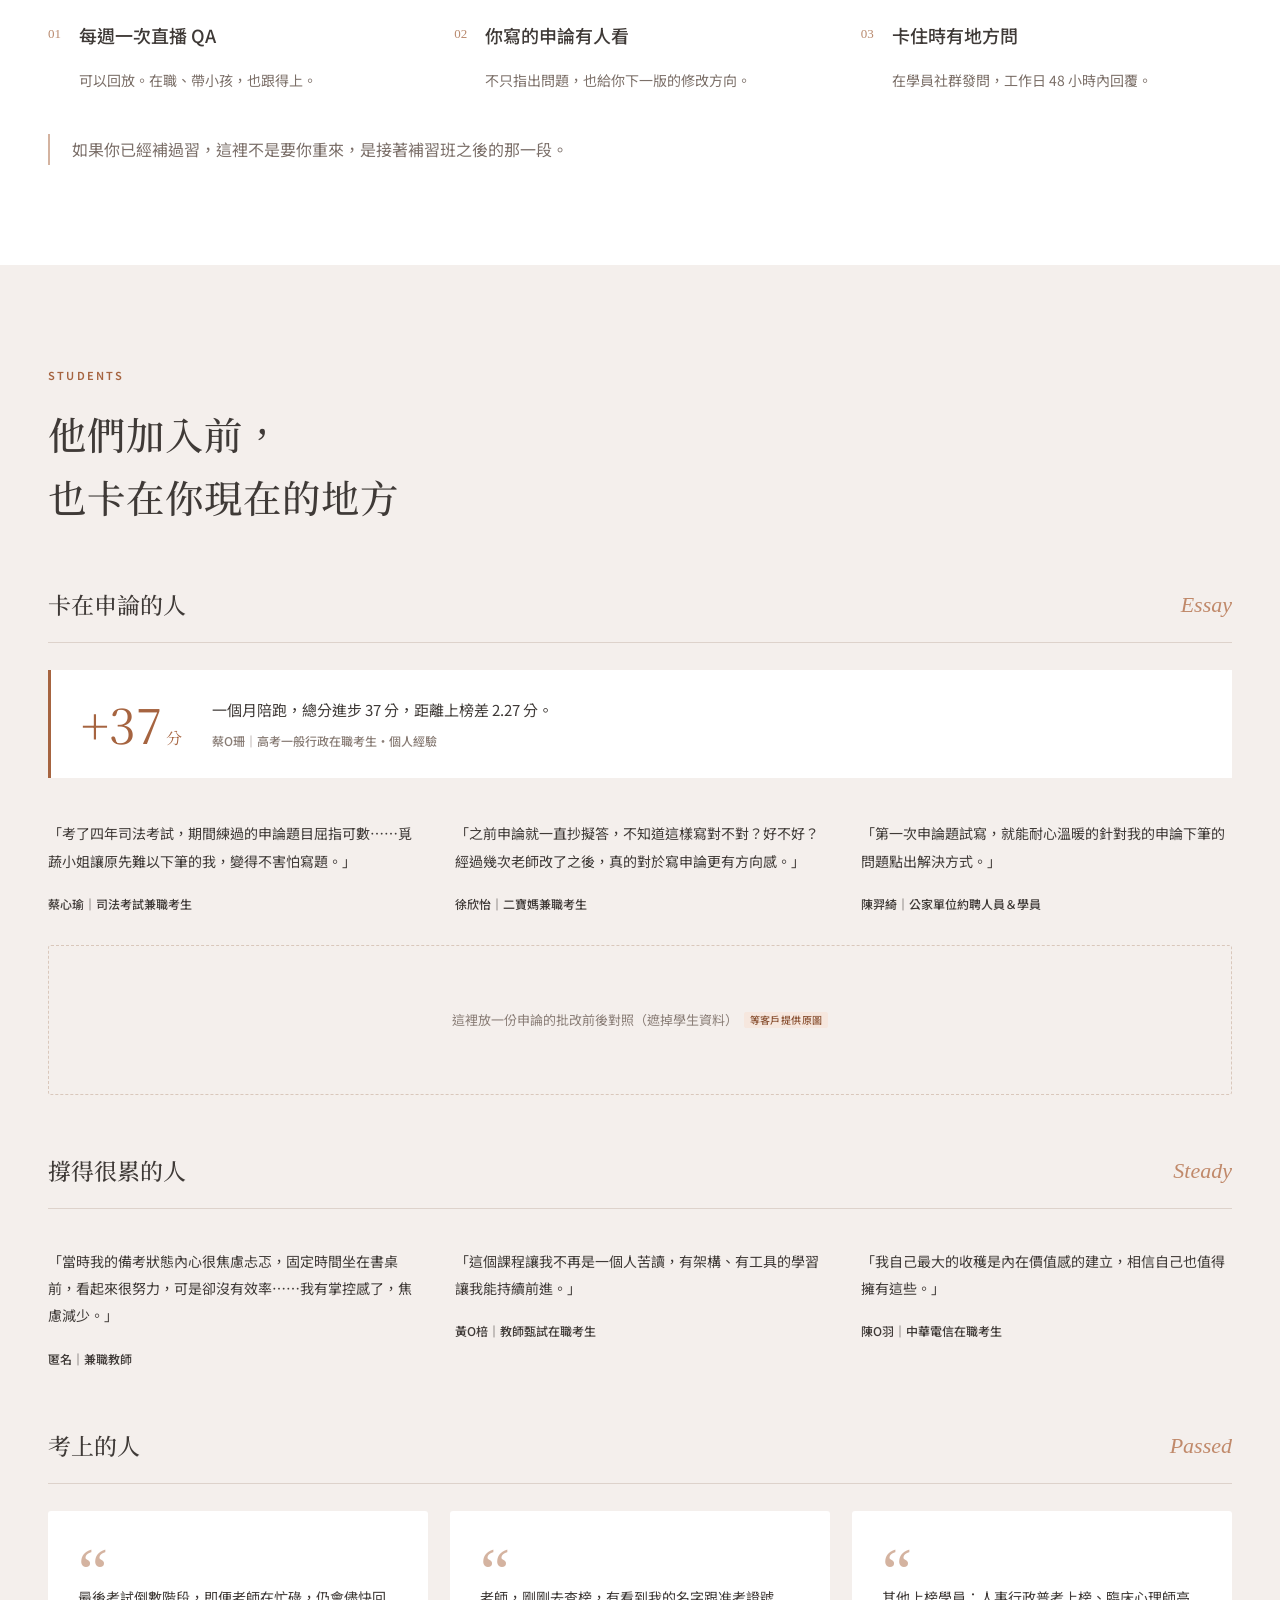
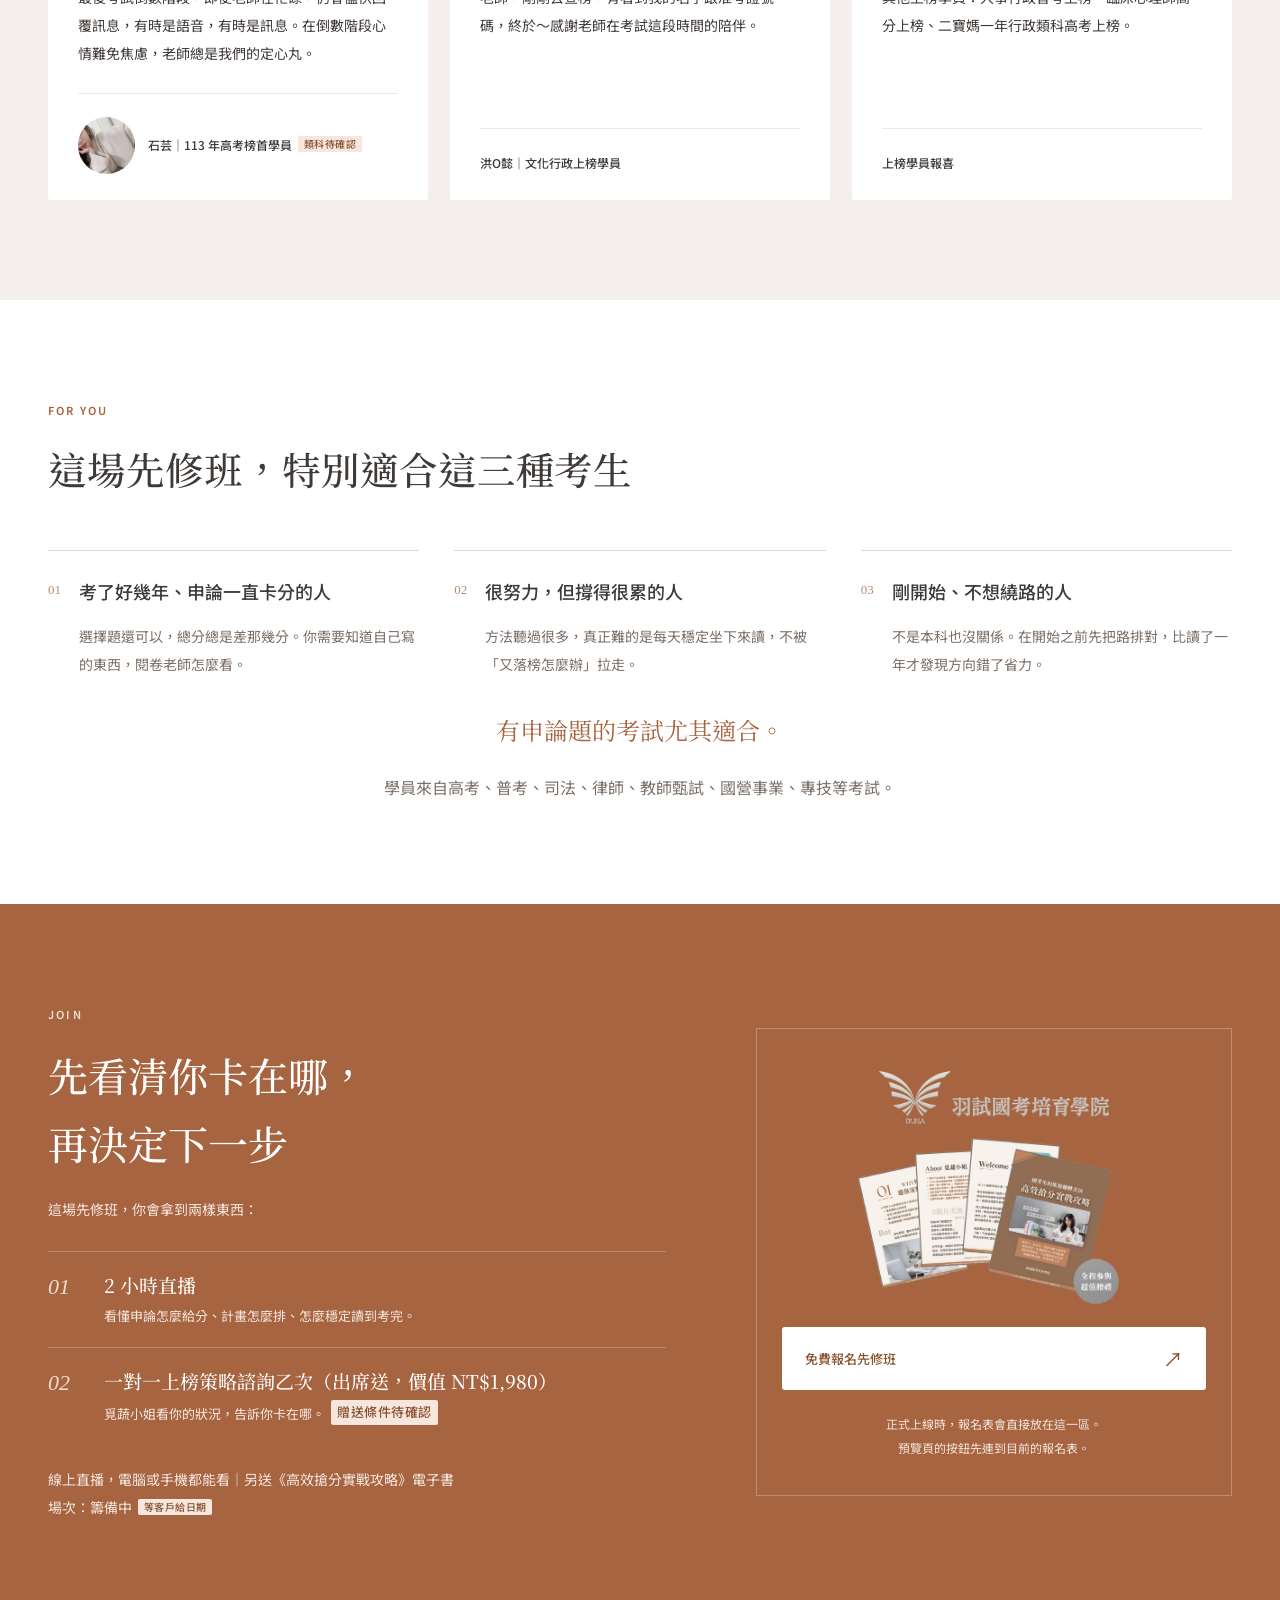
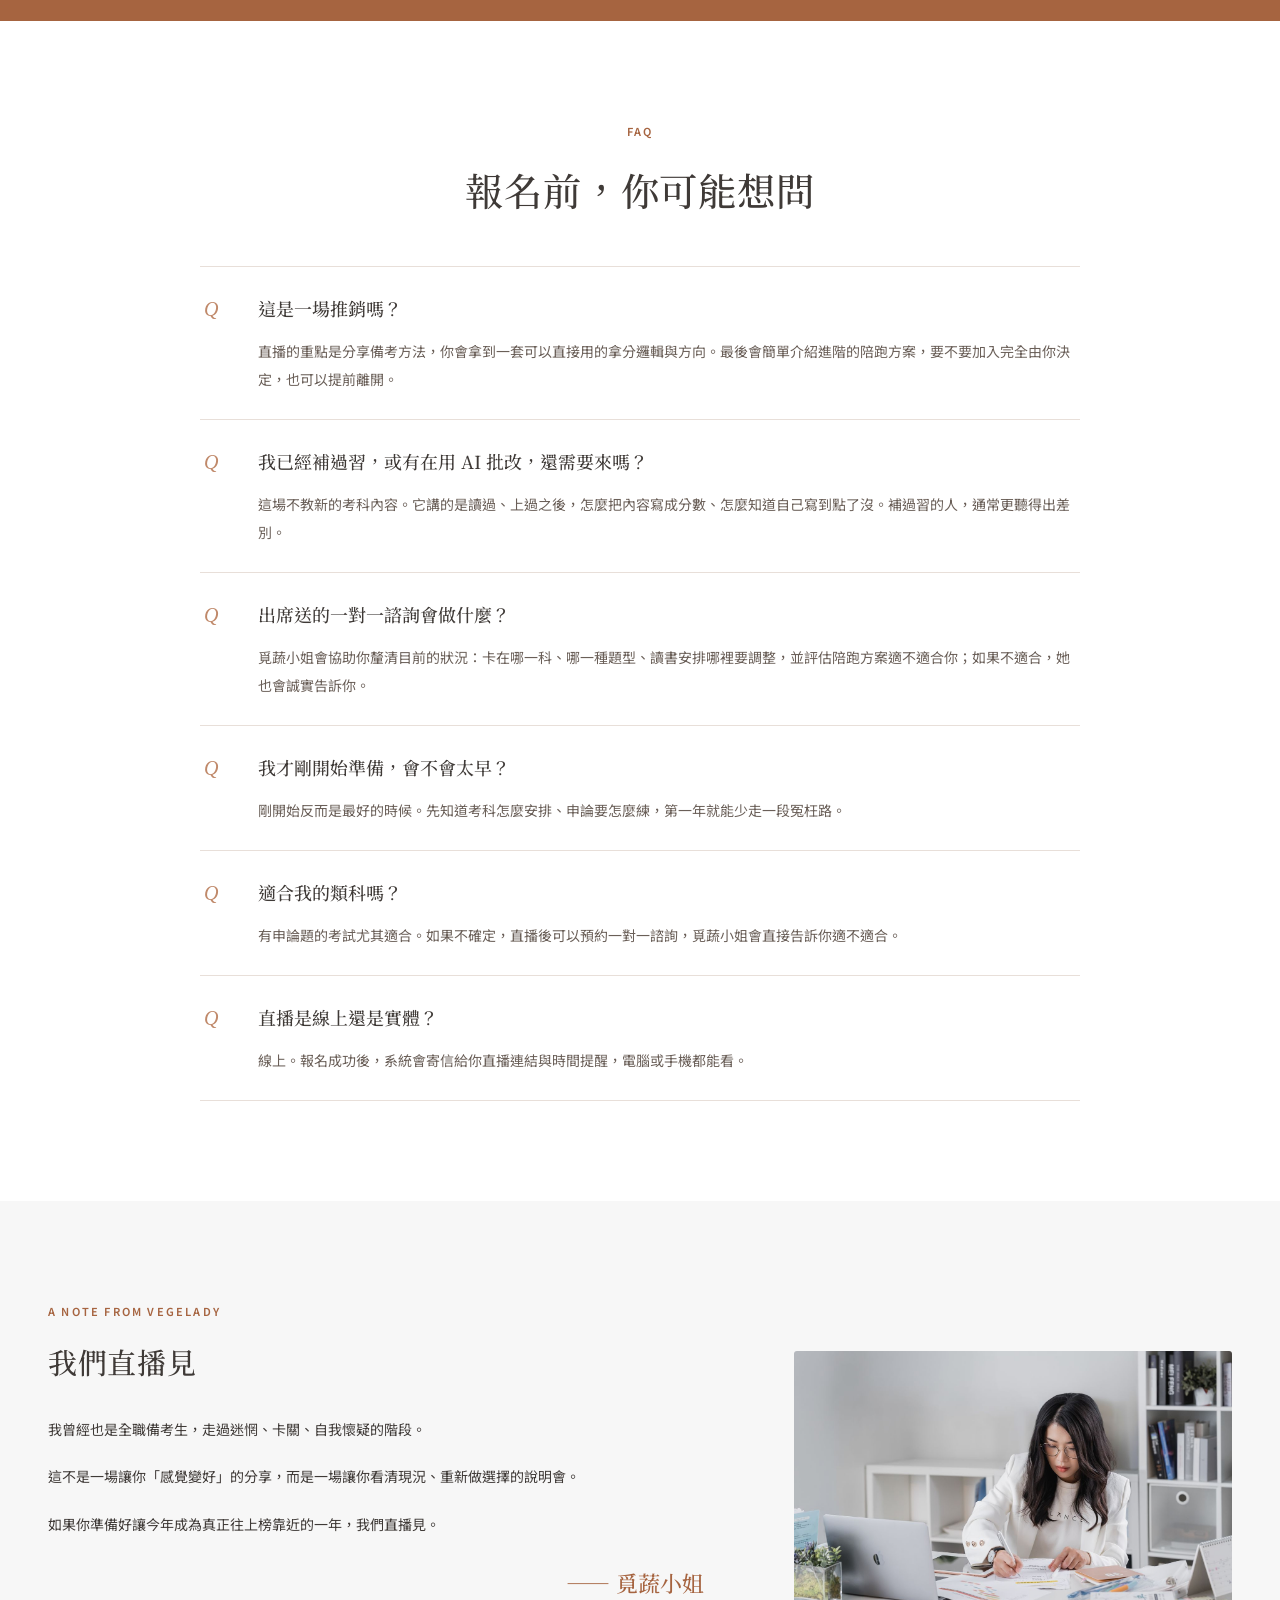
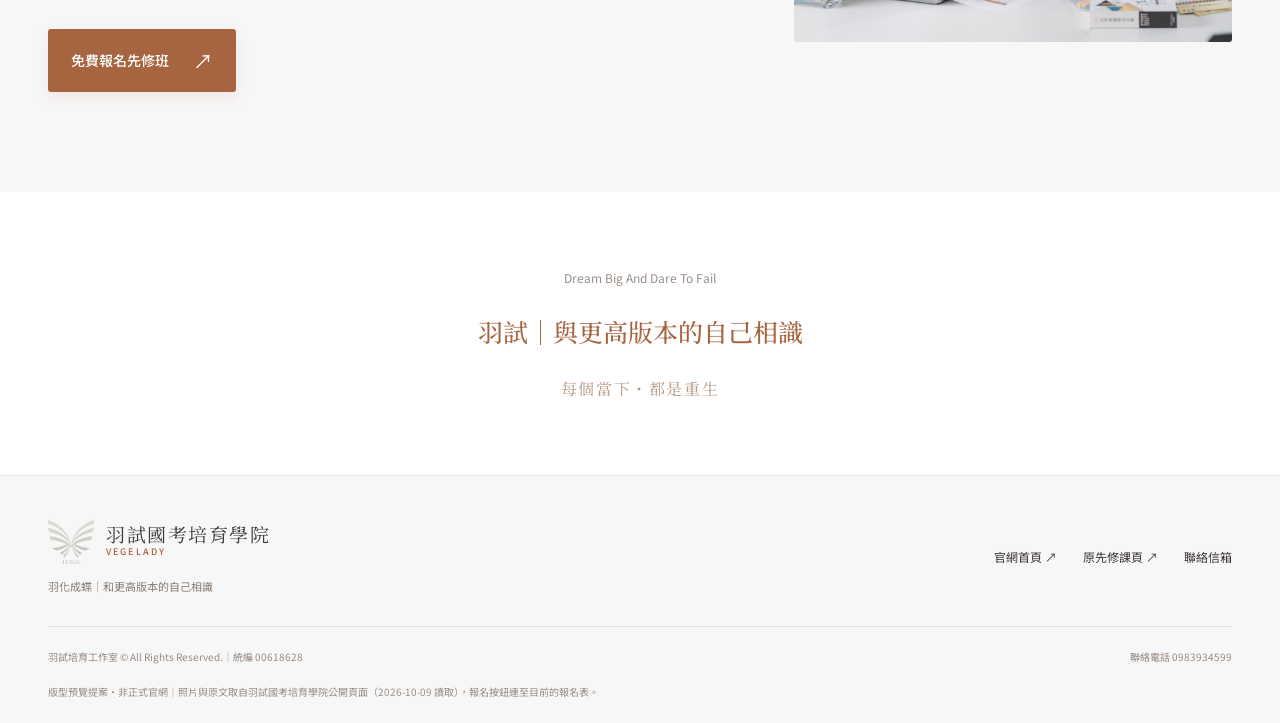
==== commit 1753da9a: "Single version: D&J copy at site root; drop original-copy version A; version-b redirects to root Co-" ====
--- a/index.html
+++ b/index.html
@@ -1,12 +1,286 @@
-<!DOCTYPE html><html lang="zh-Hant"><head><meta charset="utf-8"><meta name="viewport" content="width=device-width,initial-scale=1"><meta name="robots" content="noindex,nofollow"><meta name="theme-color" content="#a66440"><title>羽試｜先修班銷售頁兩版預覽</title><link rel="preconnect" href="https://fonts.googleapis.com"><link rel="preconnect" href="https://fonts.gstatic.com" crossorigin><link href="https://fonts.googleapis.com/css2?family=Noto+Sans+TC:wght@400;500;600;700&amp;family=Noto+Serif+TC:wght@400;500;600;700&amp;display=swap" rel="stylesheet"><link rel="stylesheet" href="styles.css"></head><body><main class="comparison wrap">
-<a class="logo compare-brand" href="./"><img src="assets/logo-mark.png" alt="" width="46" height="46"><span class="logo-text">羽試國考培育學院<small>VEGELADY</small></span></a>
-<p class="eyebrow" style="margin-top:56px">FREE COURSE · LANDING PAGE STUDY</p>
-<h1>2026 高效搶分實戰先修班</h1>
-<p class="section-intro">同一套版型，兩種內容。<br>沿用羽試原有的磚紅色系、照片與學員見證，重新整理閱讀順序與報名動線。</p>
-<div class="compare-grid">
-<a class="compare-card" href="version-a/"><span class="compare-letter">A</span><span class="eyebrow">LAYOUT REFINEMENT</span><h2>原文排版版</h2><p>沿用目前報名頁（go.vegelady.com）的原文，只調整資訊層次、段落與報名動線，去掉重複的見證。</p><strong>查看 A 版 <span>↗</span></strong></a>
-<a class="compare-card" href="version-b/"><span class="compare-letter">B</span><span class="eyebrow">NEW COPY</span><h2>新文案版</h2><p>「補習班教你內容，這堂課教你把內容寫成分數。」依考生真正需要的事重寫，先讓人看清自己卡在哪。</p><strong>查看 B 版 <span>↗</span></strong></a>
+<!DOCTYPE html>
+<html lang="zh-Hant"><head><meta charset="utf-8"><meta name="viewport" content="width=device-width,initial-scale=1"><meta name="robots" content="noindex,nofollow"><meta name="description" content="羽試國考培育學院免費先修班銷售頁排版預覽。"><meta name="theme-color" content="#a66440"><title>羽試・2026 高效搶分實戰先修班｜銷售頁預覽</title><link rel="preconnect" href="https://fonts.googleapis.com"><link rel="preconnect" href="https://fonts.gstatic.com" crossorigin><link href="https://fonts.googleapis.com/css2?family=Noto+Sans+TC:wght@400;500;600;700&amp;family=Noto+Serif+TC:wght@400;500;600;700&amp;display=swap" rel="stylesheet"><link rel="stylesheet" href="styles.css"><script defer src="script.js"></script><link rel="stylesheet" href="review.css"><script defer src="review-core.js"></script><script defer src="review.js"></script></head>
+<body data-review-page="landing" data-review-revision="yushi-lp-2026-10-09" data-review-title="羽試 先修班銷售頁">
+<a class="skip-link" href="#main">跳至主要內容</a>
+<div class="preview-bar"><span>羽試｜先修班銷售頁提案・設計預覽</span><span>右下角「提出文字修改」可直接留修改</span></div>
+<header class="site-header"><div class="wrap header-inner"><a class="logo" href="#main" aria-label="羽試國考培育學院 回到頁首"><img src="assets/logo-mark.png" alt="" width="46" height="46"><span class="logo-text">羽試國考培育學院<small>VEGELADY</small></span></a><button class="menu-toggle" aria-controls="main-nav" aria-expanded="false" aria-label="開啟導覽選單">選單 <span aria-hidden="true">☰</span></button><nav class="main-nav" id="main-nav" aria-label="主要導覽"><a href="#learn" data-copy-id="copy-001" data-copy-label="導覽與頁尾">直播內容</a><a href="#speaker" data-copy-id="copy-002" data-copy-label="導覽與頁尾">講者</a><a href="#students" data-copy-id="copy-003" data-copy-label="導覽與頁尾">學員</a><a href="#faq" data-copy-id="copy-004" data-copy-label="導覽與頁尾">常見問題</a><a class="nav-cta" href="#signup" data-copy-id="copy-005" data-copy-label="導覽與頁尾">免費報名 <span aria-hidden="true">↗</span></a></nav></div></header>
+<main id="main">
+
+<section class="hero hero-b">
+  <div class="wrap hero-grid">
+    <div class="hero-copy">
+      <p class="hero-kicker" data-copy-id="copy-006" data-copy-label="第一屏">2026 高效搶分實戰先修班 <span>／ 免費線上直播</span></p>
+      <h1 class="hero-title hero-title--long" data-copy-id="copy-007" data-copy-label="第一屏">補習班教你內容，<br>這堂課教你<br>把內容寫成分數。</h1>
+      <p class="hero-description" data-copy-id="copy-008" data-copy-label="第一屏">書讀完一輪、擬答也抄了，申論寫完還是不知道算不算對？<br>先用 2 小時看懂分數怎麼給，再用一次一對一諮詢，<span class="nowrap">看清你卡在哪。</span></p>
+      <div class="hero-actions">
+        <a class="button button-primary" href="#signup" data-copy-id="copy-009" data-copy-label="第一屏">免費報名先修班<span aria-hidden="true">↗</span></a>
+        <a class="text-link" href="#learn" data-copy-id="copy-010" data-copy-label="第一屏">先看直播講什麼 <span aria-hidden="true">↓</span></a>
+      </div>
+      <p class="hero-meta"><span data-copy-id="copy-011" data-copy-label="第一屏">線上直播・約 2 小時・免費｜出席送一對一上榜策略諮詢（價值 NT$1,980）</span><span class="pending">待確認</span></p>
+    </div>
+    <figure class="hero-visual">
+      <img class="hero-photo" src="assets/hero-portrait.jpg" alt="覓蔬小姐穿白色西裝，手持《高效搶分實戰攻略》微笑" loading="eager" decoding="async" fetchpriority="high" style="object-position:center 28%">
+      <figcaption class="photo-caption" data-copy-id="copy-012" data-copy-label="第一屏"><span>羽試國考培育學院創辦人・覓蔬小姐</span><strong>Vegelady</strong></figcaption>
+      <span class="hero-note" aria-hidden="true">DREAM BIG AND DARE TO FAIL</span>
+    </figure>
+  </div>
+  <p class="hero-footnote wrap" data-copy-id="copy-013" data-copy-label="第一屏">適合考了好幾年、申論一直卡分的人，也適合剛開始、不想繞路的人。</p>
+</section>
+
+<div class="facts wrap">
+  <div class="fact"><span class="fact-value" data-copy-id="copy-014" data-copy-label="講者數字">38 <small>名</small></span><span class="fact-label" data-copy-id="copy-015" data-copy-label="講者數字">105 年高考人事行政・全國排名</span></div>
+  <div class="fact"><span class="fact-value" data-copy-id="copy-016" data-copy-label="講者數字">8 <small>年</small></span><span class="fact-label" data-copy-id="copy-017" data-copy-label="講者數字">公職經歷</span></div>
+  <div class="fact"><span class="fact-value" data-copy-id="copy-018" data-copy-label="講者數字">500+</span><span class="fact-label" data-copy-id="copy-019" data-copy-label="講者數字">批改過的申論</span></div>
+  <div class="fact"><span class="fact-value" data-copy-id="copy-020" data-copy-label="講者數字">100+</span><span class="fact-label" data-copy-id="copy-021" data-copy-label="講者數字">國考一對一諮詢</span></div>
 </div>
-<p class="preview-note">設計預覽・非正式官網｜兩版都可以在頁首切換，支援電腦與手機。<br>兩版右下角都有「提出文字修改」：框選文字或點一下段落，就能留下修改，最後下載修改單或複製傳給 Dennis。</p>
-<a class="text-link" href="https://go.vegelady.com/" target="_blank" rel="noopener noreferrer">對照目前的報名頁 ↗</a>
-</main></body></html>
+
+<section class="section pain">
+  <div class="wrap">
+    <div class="section-head">
+      <p class="eyebrow">WHERE YOU ARE</p>
+      <h2 class="section-title" data-copy-id="copy-022" data-copy-label="你是不是也這樣">讀得很認真，<br>卻說不出自己差在哪裡</h2>
+    </div>
+    <div class="pain-grid">
+      <article class="pain-card"><span class="card-index">01</span><p data-copy-id="copy-023" data-copy-label="你是不是也這樣">申論寫完對擬答，越對越心虛。市面上的擬答方向又不一樣，不知道該信哪一份。</p></article>
+      <article class="pain-card"><span class="card-index">02</span><p data-copy-id="copy-024" data-copy-label="你是不是也這樣">成績單出來，總分就差那幾分，可是你說不出是差在哪一題。</p></article>
+      <article class="pain-card"><span class="card-index">03</span><p data-copy-id="copy-025" data-copy-label="你是不是也這樣">讀書計畫重排了好幾次，每次重來，又從第一頁開始翻。</p></article>
+      <article class="pain-card"><span class="card-index">04</span><p data-copy-id="copy-026" data-copy-label="你是不是也這樣">白天撐著讀，晚上躺下來，腦袋停不下來。過年親戚一句「還在考喔？」，那一晚就更難睡。</p></article>
+    </div>
+    <p class="section-intro closing-copy" data-copy-id="copy-027" data-copy-label="你是不是也這樣">如果這幾句有一句說中你，你很可能正在走下面這條路。</p>
+    <div class="path">
+      <h3 class="path-title" data-copy-id="copy-028" data-copy-label="你是不是也這樣">這也是你的備考路徑圖嗎？</h3>
+      <ol class="path-flow">
+        <li data-copy-id="copy-029" data-copy-label="你是不是也這樣">開始看書，或上補習班課程</li>
+        <li data-copy-id="copy-030" data-copy-label="你是不是也這樣">邊看邊做筆記</li>
+        <li data-copy-id="copy-031" data-copy-label="你是不是也這樣">開始練考古題</li>
+        <li data-copy-id="copy-032" data-copy-label="你是不是也這樣">考前衝刺，能練多少算多少</li>
+        <li data-copy-id="copy-033" data-copy-label="你是不是也這樣">上場遇到不會的題目</li>
+        <li data-copy-id="copy-034" data-copy-label="你是不是也這樣">考試緊張失常</li>
+        <li data-copy-id="copy-035" data-copy-label="你是不是也這樣">覺得不夠熟，再練一年</li>
+        <li data-copy-id="copy-036" data-copy-label="你是不是也這樣">同樣的循環，再來一次</li>
+      </ol>
+      <p class="path-loop" aria-hidden="true">↺ 回到 01</p>
+    </div>
+    <p class="path-end" data-copy-id="copy-037" data-copy-label="你是不是也這樣">這條路的問題不在你讀得不夠多，<br>而在一直沒有人告訴你：<strong>你卡在哪裡。</strong><br>這場先修班要做的第一件事，就是幫你看清楚這一點。</p>
+  </div>
+</section>
+
+<section class="section course" id="learn">
+  <div class="wrap">
+    <div class="section-head">
+      <p class="eyebrow">WHAT YOU'LL LEARN</p>
+      <h2 class="section-title" data-copy-id="copy-038" data-copy-label="直播三件事">這 2 小時只講三件事，<br>每一件都直接關係到分數</h2>
+    </div>
+    <div class="key-grid">
+      <article class="key-card">
+        <img src="assets/key-essay.jpg" alt="覓蔬小姐在書桌前批改手寫申論" loading="lazy" decoding="async">
+        <div class="key-body">
+          <span class="key-num">01</span>
+          <h3 data-copy-id="copy-039" data-copy-label="直播三件事">申論：閱卷老師到底怎麼給分</h3>
+          <p data-copy-id="copy-040" data-copy-label="直播三件事">很多人不是不會寫，是寫的方式拿不到分。直播會拆開申論的給分邏輯：格式、法條引用、涵攝怎麼寫才算寫到，考場上的時間又該怎麼分配。</p>
+          <p class="key-take" data-copy-id="copy-041" data-copy-label="直播三件事">你會帶走：一套判斷「我這題寫到點了沒」的方法。</p>
+        </div>
+      </article>
+      <article class="key-card">
+        <img src="assets/key-plan.jpg" alt="書桌上的計時器、筆記與讀書計畫" loading="lazy" decoding="async">
+        <div class="key-body">
+          <span class="key-num">02</span>
+          <h3 data-copy-id="copy-042" data-copy-label="直播三件事">節奏：每天知道要讀什麼</h3>
+          <p data-copy-id="copy-043" data-copy-label="直播三件事">讀書計畫不是排得越滿越好。直播會講怎麼從考科與目標分數倒推，把一週排成做得到的進度，不再東讀西補、反覆重來。</p>
+          <p class="key-take" data-copy-id="copy-044" data-copy-label="直播三件事">你會帶走：排出第一份「做得到」的讀書計畫。</p>
+        </div>
+      </article>
+      <article class="key-card">
+        <img src="assets/key-mind.jpg" alt="覓蔬小姐戴耳機與考生線上討論並做筆記" loading="lazy" decoding="async">
+        <div class="key-body">
+          <span class="key-num">03</span>
+          <h3 data-copy-id="copy-045" data-copy-label="直播三件事">心態：讓自己穩定讀到考完</h3>
+          <p data-copy-id="copy-046" data-copy-label="直播三件事">拉開差距的常常不是誰讀得多，而是誰能穩定走到最後。直播會講為什麼焦慮、懷疑、反覆放棄會一直出現，以及怎麼用每天的讀書安排讓自己穩下來。</p>
+          <p class="key-take" data-copy-id="copy-047" data-copy-label="直播三件事">你會帶走：考前、考場上，讓自己不被情緒拉走的做法。</p>
+        </div>
+      </article>
+    </div>
+    <div class="section-action"><a class="button button-primary" href="#signup" data-copy-id="copy-048" data-copy-label="直播三件事">免費報名先修班<span aria-hidden="true">↗</span></a></div>
+  </div>
+</section>
+
+<section class="section lecturer" id="speaker">
+  <div class="wrap lecturer-grid">
+    <figure class="lecturer-visual">
+      <img src="assets/lecturer-portrait.jpg" alt="覓蔬小姐坐在書櫃前，手捧咖啡微笑" loading="lazy" decoding="async">
+      <figcaption class="signature">Vegelady <span>羽試國考培育學院</span></figcaption>
+    </figure>
+    <div class="lecturer-copy">
+      <div class="section-head">
+        <p class="eyebrow">ABOUT THE SPEAKER</p>
+        <h2 class="section-title" data-copy-id="copy-049" data-copy-label="講者">覓蔬小姐<br><span class="lecturer-name">羽試國考培育學院創辦人</span></h2>
+      </div>
+      <div class="course-note">
+        <span class="quote-mark" aria-hidden="true">“</span>
+        <p data-copy-id="copy-050" data-copy-label="講者">內心與實力兼具。</p>
+        <div class="course-outline"><span data-copy-id="copy-051" data-copy-label="講者">學員石芸這樣形容她</span></div>
+      </div>
+      <div class="credentials">
+        <div class="credential"><strong data-copy-id="copy-052" data-copy-label="講者">全國第 38 名</strong><span data-copy-id="copy-053" data-copy-label="講者">105 年高考人事行政，畢業後一年上榜</span></div>
+        <div class="credential"><strong data-copy-id="copy-054" data-copy-label="講者">8 年</strong><span data-copy-id="copy-055" data-copy-label="講者">公職，離職前是中階主管</span></div>
+      </div>
+      <div class="prose">
+        <p data-copy-id="copy-056" data-copy-label="講者">她不是天生學霸。從偏鄉靠獎學金念上成大，也寫過五顏六色的完美筆記、熬夜換來不成比例的成績。準備高考那年，她給自己設了停損點：一年沒考上，就去找工作。</p>
+        <p data-copy-id="copy-057" data-copy-label="講者">後來她考上了，在公部門待了 8 年。開始幫考生之後，她陪一位法律小白第一年考上榜首，也陪過二寶媽、在職考生一路考上。她發現大家卡住的地方都很像：書讀了、課上了，卻沒有人陪他把內容寫成分數。</p>
+        <p data-copy-id="copy-058" data-copy-label="講者">所以她離開公職，專心做這件事。</p>
+      </div>
+      <ul class="check-list">
+        <li data-copy-id="copy-059" data-copy-label="講者">批改過 500 份以上的申論，做過 100 場以上的國考一對一諮詢</li>
+        <li data-copy-id="copy-060" data-copy-label="講者">陪跑法律小白考生，第一年考上榜首</li>
+        <li data-copy-id="copy-061" data-copy-label="講者">行政院人事行政總處人事業務精進徵文佳作</li>
+      </ul>
+    </div>
+  </div>
+</section>
+
+<section class="section framework">
+  <div class="wrap">
+    <div class="section-head">
+      <p class="eyebrow">WHY HERE</p>
+      <h2 class="section-title" data-copy-id="copy-062" data-copy-label="為什麼在這裡">你缺的通常不是資訊，<br>那些你早就看過了</h2>
+      <p class="section-intro" data-copy-id="copy-063" data-copy-label="為什麼在這裡">補習班給你內容，線上課程給你時間彈性。你真正需要的是三件事：清楚的方向、有人陪你修正、幫你走到結果。先修班最後介紹的陪跑方案，是這樣陪的：</p>
+    </div>
+    <div class="feature-list">
+      <article class="feature-item"><span class="feature-number">01</span><div><h3 data-copy-id="copy-064" data-copy-label="為什麼在這裡">每週一次直播 QA</h3><p data-copy-id="copy-065" data-copy-label="為什麼在這裡">可以回放。在職、帶小孩，也跟得上。</p></div></article>
+      <article class="feature-item"><span class="feature-number">02</span><div><h3 data-copy-id="copy-066" data-copy-label="為什麼在這裡">你寫的申論有人看</h3><p data-copy-id="copy-067" data-copy-label="為什麼在這裡">不只指出問題，也給你下一版的修改方向。</p></div></article>
+      <article class="feature-item"><span class="feature-number">03</span><div><h3 data-copy-id="copy-068" data-copy-label="為什麼在這裡">卡住時有地方問</h3><p data-copy-id="copy-069" data-copy-label="為什麼在這裡">在學員社群發問，工作日 48 小時內回覆。</p></div></article>
+    </div>
+    <p class="section-intro closing-copy" data-copy-id="copy-070" data-copy-label="為什麼在這裡">如果你已經補過習，這裡不是要你重來，是接著補習班之後的那一段。</p>
+  </div>
+</section>
+
+<section class="section reviews" id="students">
+  <div class="wrap">
+    <div class="section-head">
+      <p class="eyebrow">STUDENTS</p>
+      <h2 class="section-title" data-copy-id="copy-071" data-copy-label="學員">他們加入前，<br>也卡在你現在的地方</h2>
+    </div>
+
+    <div class="student-heading"><h3 data-copy-id="copy-072" data-copy-label="學員">卡在申論的人</h3><span>Essay</span></div>
+    <div class="proof-card">
+      <span class="proof-num" data-copy-id="copy-073" data-copy-label="學員">+37<small>分</small></span>
+      <p data-copy-id="copy-074" data-copy-label="學員">一個月陪跑，總分進步 37 分，距離上榜差 2.27 分。</p>
+      <h4 data-copy-id="copy-075" data-copy-label="學員">蔡O珊｜高考一般行政在職考生・個人經驗</h4>
+    </div>
+    <div class="student-grid">
+      <article class="student-review"><p data-copy-id="copy-076" data-copy-label="學員">「考了四年司法考試，期間練過的申論題目屈指可數……覓蔬小姐讓原先難以下筆的我，變得不害怕寫題。」</p><h4 data-copy-id="copy-077" data-copy-label="學員">蔡心瑜｜司法考試兼職考生</h4></article>
+      <article class="student-review"><p data-copy-id="copy-078" data-copy-label="學員">「之前申論就一直抄擬答，不知道這樣寫對不對？好不好？經過幾次老師改了之後，真的對於寫申論更有方向感。」</p><h4 data-copy-id="copy-079" data-copy-label="學員">徐欣怡｜二寶媽兼職考生</h4></article>
+      <article class="student-review"><p data-copy-id="copy-080" data-copy-label="學員">「第一次申論題試寫，就能耐心溫暖的針對我的申論下筆的問題點出解決方式。」</p><h4 data-copy-id="copy-081" data-copy-label="學員">陳羿綺｜公家單位約聘人員＆學員</h4></article>
+    </div>
+    <div class="proof-slot"><span data-copy-id="copy-082" data-copy-label="學員">這裡放一份申論的批改前後對照（遮掉學生資料）</span><span class="pending">等客戶提供原圖</span></div>
+
+    <div class="student-heading"><h3 data-copy-id="copy-083" data-copy-label="學員">撐得很累的人</h3><span>Steady</span></div>
+    <div class="student-grid">
+      <article class="student-review"><p data-copy-id="copy-084" data-copy-label="學員">「當時我的備考狀態內心很焦慮忐忑，固定時間坐在書桌前，看起來很努力，可是卻沒有效率……我有掌控感了，焦慮減少。」</p><h4 data-copy-id="copy-085" data-copy-label="學員">匿名｜兼職教師</h4></article>
+      <article class="student-review"><p data-copy-id="copy-086" data-copy-label="學員">「這個課程讓我不再是一個人苦讀，有架構、有工具的學習讓我能持續前進。」</p><h4 data-copy-id="copy-087" data-copy-label="學員">黃O棓｜教師甄試在職考生</h4></article>
+      <article class="student-review"><p data-copy-id="copy-088" data-copy-label="學員">「我自己最大的收穫是內在價值感的建立，相信自己也值得擁有這些。」</p><h4 data-copy-id="copy-089" data-copy-label="學員">陳O羽｜中華電信在職考生</h4></article>
+    </div>
+
+    <div class="student-heading"><h3 data-copy-id="copy-090" data-copy-label="學員">考上的人</h3><span>Passed</span></div>
+    <div class="review-grid">
+      <article class="review-card">
+        <span class="quote-mark" aria-hidden="true">“</span>
+        <div class="prose"><p data-copy-id="copy-091" data-copy-label="學員">最後考試倒數階段，即便老師在忙碌，仍會儘快回覆訊息，有時是語音，有時是訊息。在倒數階段心情難免焦慮，老師總是我們的定心丸。</p></div>
+        <div class="review-person"><img class="review-avatar" src="assets/review-shiyun.jpg" alt="石芸" loading="lazy" decoding="async"><div><h3><span data-copy-id="copy-092" data-copy-label="學員">石芸｜113 年高考榜首學員</span><span class="pending">類科待確認</span></h3></div></div>
+      </article>
+      <article class="review-card">
+        <span class="quote-mark" aria-hidden="true">“</span>
+        <div class="prose"><p data-copy-id="copy-093" data-copy-label="學員">老師，剛剛去查榜，有看到我的名字跟准考證號碼，終於～感謝老師在考試這段時間的陪伴。</p></div>
+        <div class="review-person"><div><h3 data-copy-id="copy-094" data-copy-label="學員">洪O懿｜文化行政上榜學員</h3></div></div>
+      </article>
+      <article class="review-card">
+        <span class="quote-mark" aria-hidden="true">“</span>
+        <div class="prose"><p data-copy-id="copy-095" data-copy-label="學員">其他上榜學員：人事行政普考上榜、臨床心理師高分上榜、二寶媽一年行政類科高考上榜。</p></div>
+        <div class="review-person"><div><h3 data-copy-id="copy-096" data-copy-label="學員">上榜學員報喜</h3></div></div>
+      </article>
+    </div>
+  </div>
+</section>
+
+<section class="section vision">
+  <div class="wrap">
+    <div class="section-head">
+      <p class="eyebrow">FOR YOU</p>
+      <h2 class="section-title" data-copy-id="copy-097" data-copy-label="適合誰">這場先修班，特別適合這三種考生</h2>
+    </div>
+    <div class="feature-list">
+      <article class="feature-item"><span class="feature-number">01</span><div><h3 data-copy-id="copy-098" data-copy-label="適合誰">考了好幾年、申論一直卡分的人</h3><p data-copy-id="copy-099" data-copy-label="適合誰">選擇題還可以，總分總是差那幾分。你需要知道自己寫的東西，閱卷老師怎麼看。</p></div></article>
+      <article class="feature-item"><span class="feature-number">02</span><div><h3 data-copy-id="copy-100" data-copy-label="適合誰">很努力，但撐得很累的人</h3><p data-copy-id="copy-101" data-copy-label="適合誰">方法聽過很多，真正難的是每天穩定坐下來讀，不被「又落榜怎麼辦」拉走。</p></div></article>
+      <article class="feature-item"><span class="feature-number">03</span><div><h3 data-copy-id="copy-102" data-copy-label="適合誰">剛開始、不想繞路的人</h3><p data-copy-id="copy-103" data-copy-label="適合誰">不是本科也沒關係。在開始之前先把路排對，比讀了一年才發現方向錯了省力。</p></div></article>
+    </div>
+    <p class="vision-end" data-copy-id="copy-104" data-copy-label="適合誰">有申論題的考試尤其適合。</p>
+    <p class="section-intro" style="text-align:center;margin-inline:auto" data-copy-id="copy-105" data-copy-label="適合誰">學員來自高考、普考、司法、律師、教師甄試、國營事業、專技等考試。</p>
+  </div>
+</section>
+
+<section class="section signup" id="signup">
+  <div class="wrap signup-inner">
+    <div class="signup-copy">
+      <p class="eyebrow">JOIN</p>
+      <h2 data-copy-id="copy-106" data-copy-label="報名">先看清你卡在哪，<br>再決定下一步</h2>
+      <p data-copy-id="copy-107" data-copy-label="報名">這場先修班，你會拿到兩樣東西：</p>
+      <ol class="get-list">
+        <li><strong data-copy-id="copy-108" data-copy-label="報名">2 小時直播</strong><span data-copy-id="copy-109" data-copy-label="報名">看懂申論怎麼給分、計畫怎麼排、怎麼穩定讀到考完。</span></li>
+        <li><strong data-copy-id="copy-110" data-copy-label="報名">一對一上榜策略諮詢乙次（出席送，價值 NT$1,980）</strong><span><span data-copy-id="copy-111" data-copy-label="報名">覓蔬小姐看你的狀況，告訴你卡在哪。</span><span class="pending">贈送條件待確認</span></span></li>
+      </ol>
+      <p class="signup-facts"><span data-copy-id="copy-112" data-copy-label="報名">線上直播，電腦或手機都能看｜另送《高效搶分實戰攻略》電子書</span><br><span data-copy-id="copy-113" data-copy-label="報名">場次：籌備中</span><span class="pending">等客戶給日期</span></p>
+    </div>
+    <div class="signup-details">
+      <img class="signup-logo" src="assets/logo-wordmark.png" alt="羽試國考培育學院" width="230" loading="lazy" decoding="async">
+      <img class="signup-gift" src="assets/gift-ebook.png" alt="《高效搶分實戰攻略》電子書內頁示意" loading="lazy" decoding="async">
+      <a class="button button-light" href="https://go.vegelady.com/#form" target="_blank" rel="noopener noreferrer" data-copy-id="copy-114" data-copy-label="報名">免費報名先修班<span aria-hidden="true">↗</span></a>
+      <p data-copy-id="copy-115" data-copy-label="報名">正式上線時，報名表會直接放在這一區。<br>預覽頁的按鈕先連到目前的報名表。</p>
+    </div>
+  </div>
+</section>
+
+<section class="section" id="faq">
+  <div class="wrap">
+    <div class="section-head" style="text-align:center">
+      <p class="eyebrow">FAQ</p>
+      <h2 class="section-title" data-copy-id="copy-116" data-copy-label="常見問題">報名前，你可能想問</h2>
+    </div>
+    <div class="faq-list">
+      <div class="faq-item"><span class="faq-q-mark" aria-hidden="true">Q</span><h3 data-copy-id="copy-117" data-copy-label="常見問題">這是一場推銷嗎？</h3><p data-copy-id="copy-118" data-copy-label="常見問題">直播的重點是分享備考方法，你會拿到一套可以直接用的拿分邏輯與方向。最後會簡單介紹進階的陪跑方案，要不要加入完全由你決定，也可以提前離開。</p></div>
+      <div class="faq-item"><span class="faq-q-mark" aria-hidden="true">Q</span><h3 data-copy-id="copy-119" data-copy-label="常見問題">我已經補過習，或有在用 AI 批改，還需要來嗎？</h3><p data-copy-id="copy-120" data-copy-label="常見問題">這場不教新的考科內容。它講的是讀過、上過之後，怎麼把內容寫成分數、怎麼知道自己寫到點了沒。補過習的人，通常更聽得出差別。</p></div>
+      <div class="faq-item"><span class="faq-q-mark" aria-hidden="true">Q</span><h3 data-copy-id="copy-121" data-copy-label="常見問題">出席送的一對一諮詢會做什麼？</h3><p data-copy-id="copy-122" data-copy-label="常見問題">覓蔬小姐會協助你釐清目前的狀況：卡在哪一科、哪一種題型、讀書安排哪裡要調整，並評估陪跑方案適不適合你；如果不適合，她也會誠實告訴你。</p></div>
+      <div class="faq-item"><span class="faq-q-mark" aria-hidden="true">Q</span><h3 data-copy-id="copy-123" data-copy-label="常見問題">我才剛開始準備，會不會太早？</h3><p data-copy-id="copy-124" data-copy-label="常見問題">剛開始反而是最好的時候。先知道考科怎麼安排、申論要怎麼練，第一年就能少走一段冤枉路。</p></div>
+      <div class="faq-item"><span class="faq-q-mark" aria-hidden="true">Q</span><h3 data-copy-id="copy-125" data-copy-label="常見問題">適合我的類科嗎？</h3><p data-copy-id="copy-126" data-copy-label="常見問題">有申論題的考試尤其適合。如果不確定，直播後可以預約一對一諮詢，覓蔬小姐會直接告訴你適不適合。</p></div>
+      <div class="faq-item"><span class="faq-q-mark" aria-hidden="true">Q</span><h3 data-copy-id="copy-127" data-copy-label="常見問題">直播是線上還是實體？</h3><p data-copy-id="copy-128" data-copy-label="常見問題">線上。報名成功後，系統會寄信給你直播連結與時間提醒，電腦或手機都能看。</p></div>
+    </div>
+  </div>
+</section>
+
+<section class="section story">
+  <div class="wrap story-grid">
+    <div class="story-copy">
+      <div class="section-head">
+        <p class="eyebrow">A NOTE FROM VEGELADY</p>
+        <h2 class="section-title" data-copy-id="copy-129" data-copy-label="覓蔬小姐的邀請">我們直播見</h2>
+      </div>
+      <div class="prose">
+        <p data-copy-id="copy-130" data-copy-label="覓蔬小姐的邀請">我曾經也是全職備考生，走過迷惘、卡關、自我懷疑的階段。</p>
+        <p data-copy-id="copy-131" data-copy-label="覓蔬小姐的邀請">這不是一場讓你「感覺變好」的分享，而是一場讓你看清現況、重新做選擇的說明會。</p>
+        <p data-copy-id="copy-132" data-copy-label="覓蔬小姐的邀請">如果你準備好讓今年成為真正往上榜靠近的一年，我們直播見。</p>
+      </div>
+      <p class="letter-sign" data-copy-id="copy-133" data-copy-label="覓蔬小姐的邀請">—— 覓蔬小姐</p>
+      <div class="hero-actions"><a class="button button-primary" href="#signup" data-copy-id="copy-134" data-copy-label="覓蔬小姐的邀請">免費報名先修班<span aria-hidden="true">↗</span></a></div>
+    </div>
+    <figure class="story-image"><img src="assets/desk-writing.jpg" alt="覓蔬小姐在書桌前寫筆記" loading="lazy" decoding="async"></figure>
+  </div>
+</section>
+</main>
+
+<section class="closing-statement wrap">
+  <p data-copy-id="copy-135" data-copy-label="結尾">Dream Big And Dare To Fail</p>
+  <h2 data-copy-id="copy-136" data-copy-label="結尾">羽試｜與更高版本的自己相識</h2>
+  <span data-copy-id="copy-137" data-copy-label="結尾">每個當下・都是重生</span>
+</section>
+<footer class="site-footer"><div class="wrap"><div class="footer-inner"><div><a class="logo" href="#main" aria-label="回到頁首"><img src="assets/logo-mark.png" alt="" width="46" height="46"><span class="logo-text">羽試國考培育學院<small>VEGELADY</small></span></a><p data-copy-id="copy-138" data-copy-label="導覽與頁尾">羽化成蝶｜和更高版本的自己相識</p></div><div class="footer-links"><a href="https://vegelady.com/" target="_blank" rel="noopener noreferrer">官網首頁 ↗</a><a href="https://vegelady.com/free-course/" target="_blank" rel="noopener noreferrer">原先修課頁 ↗</a><a href="mailto:dura@vegelady.com">聯絡信箱</a></div></div><div class="footer-bottom"><span>羽試培育工作室 © All Rights Reserved.｜統編 00618628</span><span>聯絡電話 0983934599</span></div><p class="preview-note">版型預覽提案・非正式官網｜照片與原文取自羽試國考培育學院公開頁面（2026-10-09 讀取），報名按鈕連至目前的報名表。</p></div></footer>
+<div class="mobile-cta"><span>免費線上先修班</span><a href="https://go.vegelady.com/#form" target="_blank" rel="noopener noreferrer">免費報名 ↗</a></div>
+</body></html>
--- a/review.css
+++ b/review.css
@@ -0,0 +1,93 @@
+/* Local copy-review controls, isolated from the landing-page theme. */
+#copy-review-root {
+  --review-ink: #3f3a37;
+  --review-blue: #a66440;
+  --review-line: #e6ddd7;
+  font-family: "Noto Sans TC", sans-serif;
+  font-size: 14px;
+  line-height: 1.65;
+  color: var(--review-ink);
+}
+#copy-review-root *, #copy-review-root *::before, #copy-review-root *::after { box-sizing: border-box; }
+#copy-review-root [hidden] { display: none !important; }
+#copy-review-root button, #copy-review-root input, #copy-review-root textarea { font: inherit; letter-spacing: normal; }
+#copy-review-root button { margin: 0; min-width: 0; min-height: 40px; border: 1px solid var(--review-line); border-radius: 5px; padding: 8px 13px; background: #fff; color: var(--review-ink); cursor: pointer; line-height: 1.5; text-transform: none; box-shadow: none; }
+#copy-review-root button:hover { background: #f1f2f2; }
+#copy-review-root button:disabled { opacity: .5; cursor: not-allowed; }
+#copy-review-root :focus-visible { outline: 3px solid #a66440; outline-offset: 3px; }
+#copy-review-root h2, #copy-review-root h3, #copy-review-root p { margin: 0; }
+#copy-review-root h2 { font: 600 20px/1.5 "Noto Sans TC", sans-serif; color: #3f3a37; }
+#copy-review-root .review-button { display: inline-flex; align-items: center; justify-content: center; gap: 6px; text-align: center; text-decoration: none; }
+#copy-review-root .review-primary { background: var(--review-blue); border-color: var(--review-blue); color: #fff; }
+#copy-review-root .review-primary:hover { background: #3f3a37; border-color: #3f3a37; color: #fff; }
+#copy-review-root .review-ghost { background: transparent; }
+#copy-review-root .review-danger { color: #924747; border-color: #dbc9c9; }
+#copy-review-root .review-danger:hover { background: #f8eeee; }
+#copy-review-root .review-launcher { position: fixed; right: 24px; bottom: 24px; z-index: 90; display: flex; align-items: center; gap: 9px; padding: 12px 18px; background: #a66440; color: #fff; border-color: #a66440; box-shadow: 0 5px 24px #33333320; font-weight: 600; }
+#copy-review-root .review-launcher:hover { background: #3f3a37; color: #fff; }
+body.review-active #copy-review-root .review-launcher { display: none; }
+body.review-active .mobile-cta { display: none !important; }
+body.review-active [data-copy-id] { cursor: text; }
+body.review-active [data-copy-id]:hover { outline: 2px solid #d4b3a0; outline-offset: 4px; background-color: #d4b3a012; }
+mark.review-mark { color: inherit; background: #f6eab8; padding: 1px 0; border-radius: 2px; box-decoration-break: clone; -webkit-box-decoration-break: clone; }
+#copy-review-root .review-dock { position: fixed; inset: auto 0 0; z-index: 110; display: flex; align-items: center; justify-content: space-between; gap: 20px; min-height: 78px; padding: 14px max(24px, calc((100vw - 1200px) / 2)); padding-bottom: max(14px, env(safe-area-inset-bottom)); background: #fff; border-top: 1px solid var(--review-line); box-shadow: 0 -5px 30px #3333330c; }
+#copy-review-root .review-dock-copy { min-width: 0; }
+#copy-review-root .review-dock-copy strong { display: block; font-size: 15px; color: #3f3a37; }
+#copy-review-root .review-dock-copy small { display: block; margin-top: 2px; color: #a66440; font-size: 12px; }
+#copy-review-root .review-dock-actions { display: flex; align-items: center; flex-shrink: 0; flex-wrap: wrap; gap: 8px; }
+#copy-review-root .review-panel { position: fixed; z-index: 100; top: 16px; right: 16px; bottom: 94px; width: min(400px, calc(100vw - 32px)); overflow: auto; overscroll-behavior: contain; padding: 22px; background: #fff; border: 1px solid var(--review-line); border-radius: 8px; box-shadow: 0 12px 50px #33333326; }
+#copy-review-root .review-panel-head, #copy-review-root .review-dialog-head { display: flex; align-items: center; justify-content: space-between; gap: 16px; margin-bottom: 16px; }
+#copy-review-root .review-panel-head > button, #copy-review-root .review-dialog-head > button { flex-shrink: 0; padding: 6px 10px; min-width: 40px; background: #f7f7f7; }
+#copy-review-root .review-help { font-size: 13px; line-height: 1.8; color: #a66440; margin-bottom: 16px; }
+#copy-review-root .review-status { padding: 9px 12px; margin-bottom: 14px; border-radius: 4px; background: #f6f0ec; font-size: 12px; }
+#copy-review-root .review-list { display: grid; gap: 14px; padding: 0; margin: 0; }
+#copy-review-root .review-item { min-width: 0; border: 1px solid var(--review-line); border-radius: 5px; padding: 15px; background: #fff; overflow-wrap: anywhere; }
+#copy-review-root .review-item-label { font-size: 12px; font-weight: 600; letter-spacing: .03em; color: #a66440; margin-bottom: 9px; }
+#copy-review-root .review-item-original { font-size: 13px; color: #777; background: #f7f7f7; border-left: 2px solid #d9c7bb; padding: 8px 10px; white-space: pre-wrap; margin: 8px 0 10px; }
+#copy-review-root .review-item-replacement { font-size: 14px; white-space: pre-wrap; margin: 8px 0; }
+#copy-review-root .review-item-actions { display: flex; flex-wrap: wrap; gap: 7px; padding-top: 10px; }
+#copy-review-root .review-item-actions button { min-height: 34px; padding: 5px 10px; font-size: 12px; }
+#copy-review-root .review-empty { padding: 32px 16px; text-align: center; color: #a66440; border: 1px dashed #d9c7bb; border-radius: 5px; background: #f7f7f7; }
+#copy-review-root .review-export-actions { display: flex; flex-wrap: wrap; gap: 8px; margin-top: 18px; padding-top: 18px; border-top: 1px solid var(--review-line); }
+#copy-review-root .review-export-actions button { flex: 1 1 120px; }
+#copy-review-root .review-dialog { width: min(540px, calc(100% - 32px)); max-height: 85vh; max-height: 85dvh; margin: auto; padding: 26px; overflow: auto; overscroll-behavior: contain; background: #fff; color: var(--review-ink); border: 1px solid var(--review-line); border-radius: 8px; box-shadow: 0 18px 75px #33333333; font: inherit; }
+#copy-review-root .review-dialog::backdrop { background: #4a3a3078; backdrop-filter: blur(2px); }
+#copy-review-root .review-field { display: grid; gap: 7px; margin: 18px 0; }
+#copy-review-root .review-field label { display: block; font-weight: 600; font-size: 13px; }
+#copy-review-root .review-field textarea, #copy-review-root .review-field input:not([type="checkbox"]) { display: block; width: 100%; min-width: 0; padding: 11px 12px; color: #3f3a37; background: #fff; border: 1px solid #d9c7bb; border-radius: 4px; box-shadow: none; }
+#copy-review-root .review-field textarea { min-height: 150px; resize: vertical; line-height: 1.8; }
+#copy-review-root input[type="checkbox"] { accent-color: #a66440; width: 17px; height: 17px; vertical-align: middle; margin-right: 6px; }
+#copy-review-root .review-original { margin: 12px 0 18px; max-height: 150px; overflow: auto; padding: 12px 14px; border-left: 3px solid #d9c7bb; background: #f7f7f7; color: #a66440; font: inherit; font-size: 13px; white-space: pre-wrap; overflow-wrap: anywhere; }
+#copy-review-root .review-dialog-actions { display: flex; align-items: center; justify-content: flex-end; flex-wrap: wrap; gap: 9px; margin-top: 20px; padding-top: 16px; border-top: 1px solid var(--review-line); }
+#copy-review-root .review-selection-button { position: fixed; z-index: 95; max-width: calc(100vw - 24px); background: #a66440; border-color: #a66440; color: #fff; padding: 9px 14px; box-shadow: 0 4px 18px #33333326; font-weight: 600; }
+#copy-review-root .review-selection-button:hover { color: #fff; background: #3f3a37; }
+#copy-review-root .review-toast { position: fixed; z-index: 120; top: 115px; left: 50%; transform: translateX(-50%); max-width: calc(100vw - 32px); width: max-content; padding: 11px 17px; border: 1px solid var(--review-line); border-radius: 5px; background: #fff; color: #3f3a37; box-shadow: 0 5px 25px #33333320; text-align: center; pointer-events: none; }
+#copy-review-root .review-error { color: #924747; font-size: 13px; margin-top: 8px; }
+#copy-review-root .review-saved { color: #536b59; font-size: 13px; }
+#copy-review-root .review-warning { padding: 10px 12px; margin: 12px 0; background: #f8f3e6; border: 1px solid #e7ddbf; border-radius: 4px; color: #6f6243; font-size: 12px; }
+@media (max-width: 767px) {
+  #copy-review-root .review-launcher { right: 14px; bottom: calc(84px + env(safe-area-inset-bottom)); padding: 10px 14px; font-size: 13px; }
+  #copy-review-root .review-dock { min-height: 82px; gap: 10px; padding: 10px 12px max(10px, env(safe-area-inset-bottom)); flex-wrap: wrap; }
+  #copy-review-root .review-dock-copy { flex: 1 1 100%; display: flex; align-items: baseline; gap: 10px; }
+  #copy-review-root .review-dock-copy strong { font-size: 13px; white-space: nowrap; }
+  #copy-review-root .review-dock-copy small { font-size: 11px; line-height: 1.5; }
+  #copy-review-root .review-dock-actions { width: 100%; gap: 6px; }
+  #copy-review-root .review-dock-actions button { flex: 1 1 0; min-height: 36px; padding: 7px 6px; font-size: 12px; }
+  #copy-review-root .review-panel { top: auto; right: 12px; bottom: calc(114px + env(safe-area-inset-bottom)); left: 12px; width: auto; max-height: 65vh; max-height: 65dvh; padding: 18px; }
+  #copy-review-root .review-dialog { padding: 20px; }
+  #copy-review-root .review-dialog-head h2 { font-size: 18px; }
+  #copy-review-root .review-field textarea, #copy-review-root .review-field input:not([type="checkbox"]) { font-size: 16px; }
+  #copy-review-root .review-toast { top: 105px; font-size: 13px; }
+  #copy-review-root .review-item { padding: 13px; }
+}
+@media (max-width: 359px) {
+  #copy-review-root .review-dock-copy { gap: 6px; }
+  #copy-review-root .review-dock-copy small { font-size: 10px; }
+  #copy-review-root .review-panel { max-height: 61vh; }
+  #copy-review-root .review-dialog-actions button { flex: 1 1 0; }
+}
+@media (prefers-reduced-motion: reduce) {
+  #copy-review-root *, #copy-review-root *::before, #copy-review-root *::after { animation: none !important; transition: none !important; scroll-behavior: auto !important; }
+}
+body.review-active { padding-bottom: max(110px, calc(100px + env(safe-area-inset-bottom))); }
+body.review-active [data-copy-id]:focus-visible { outline: 2px solid #a66440; outline-offset: 4px; }
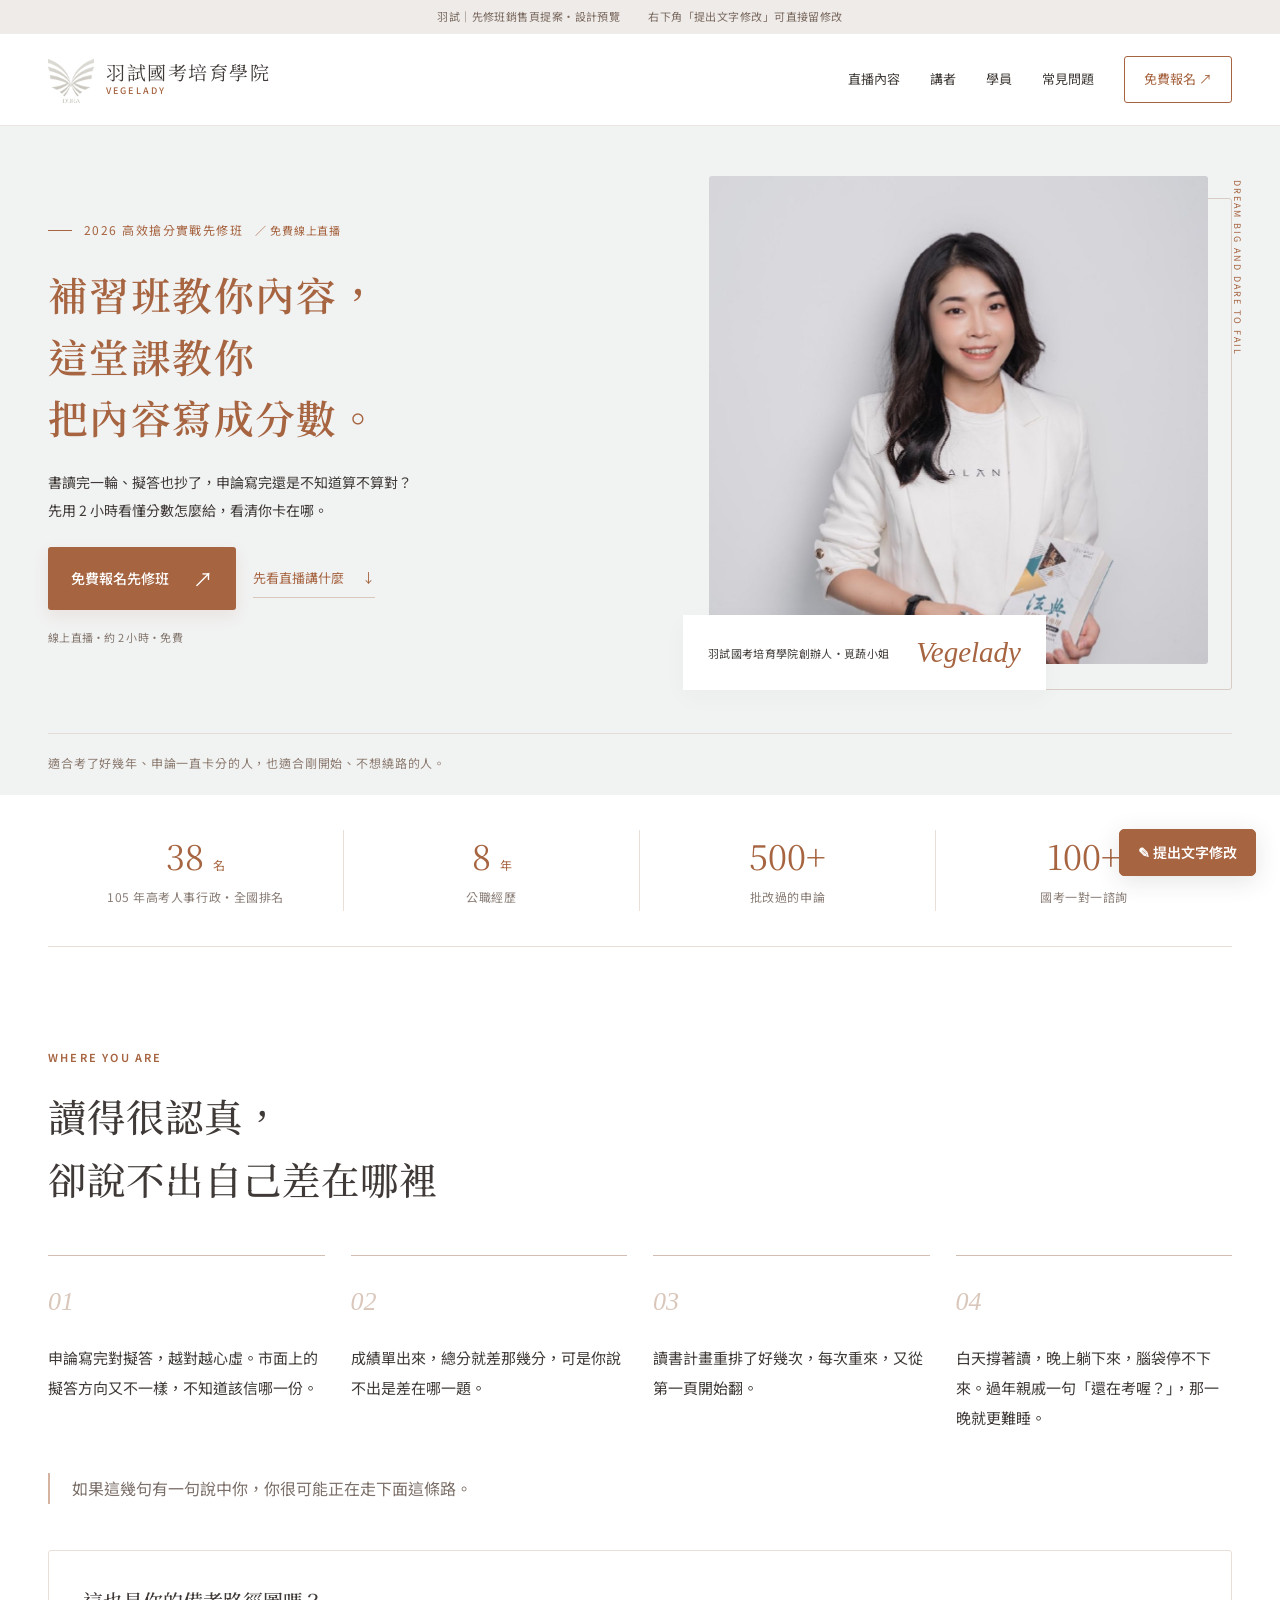
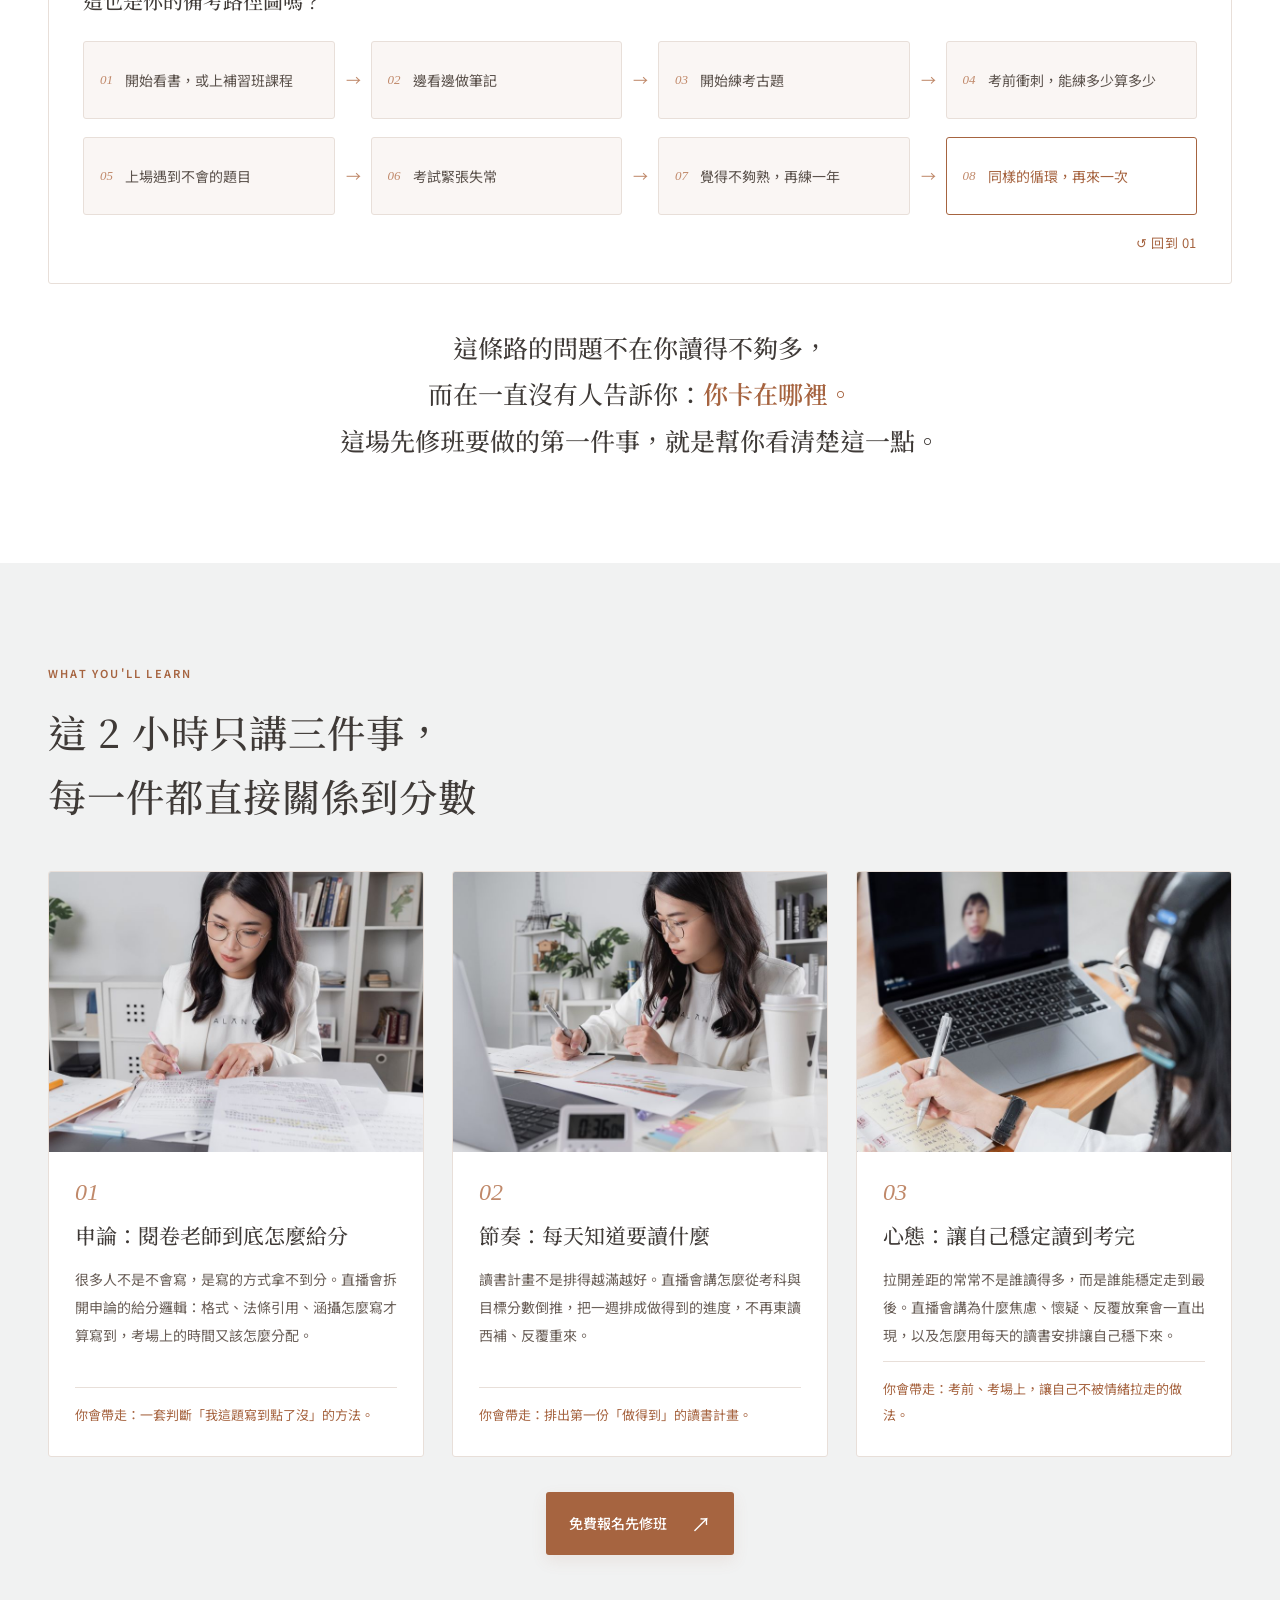
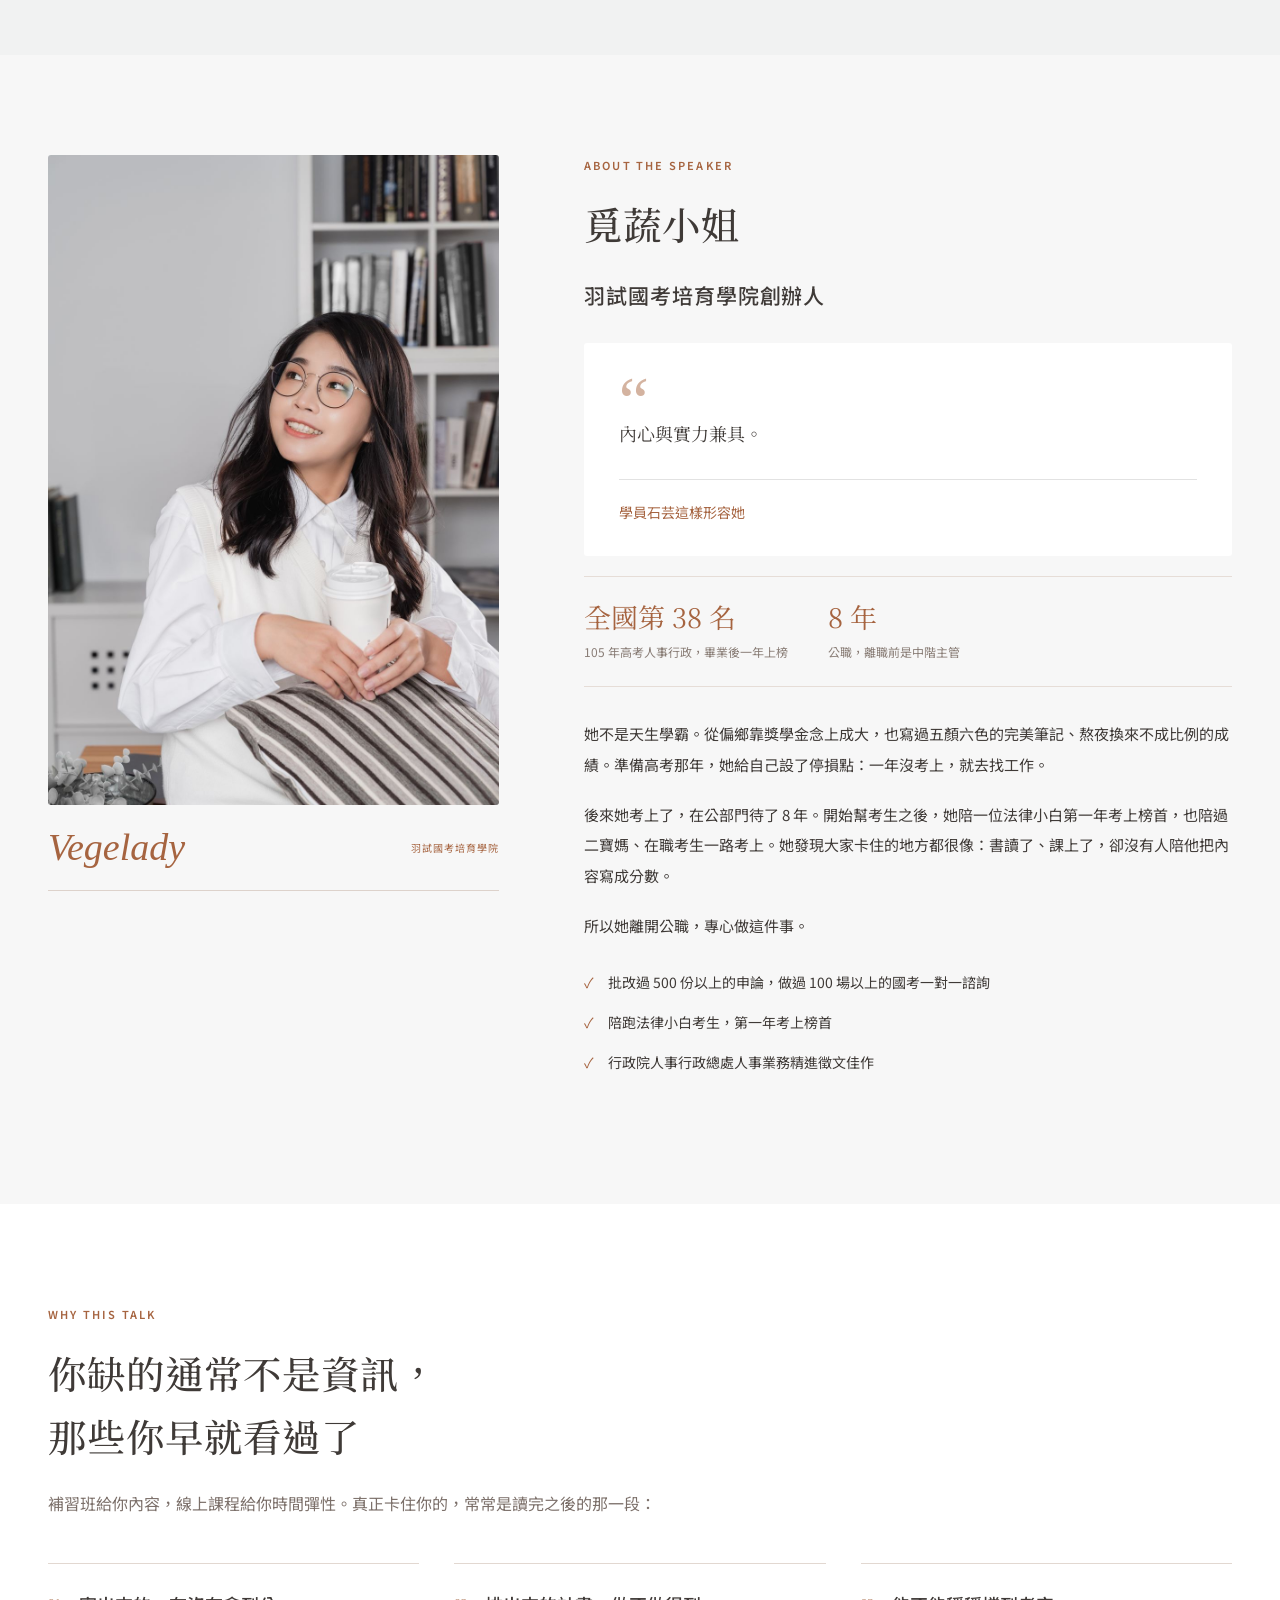
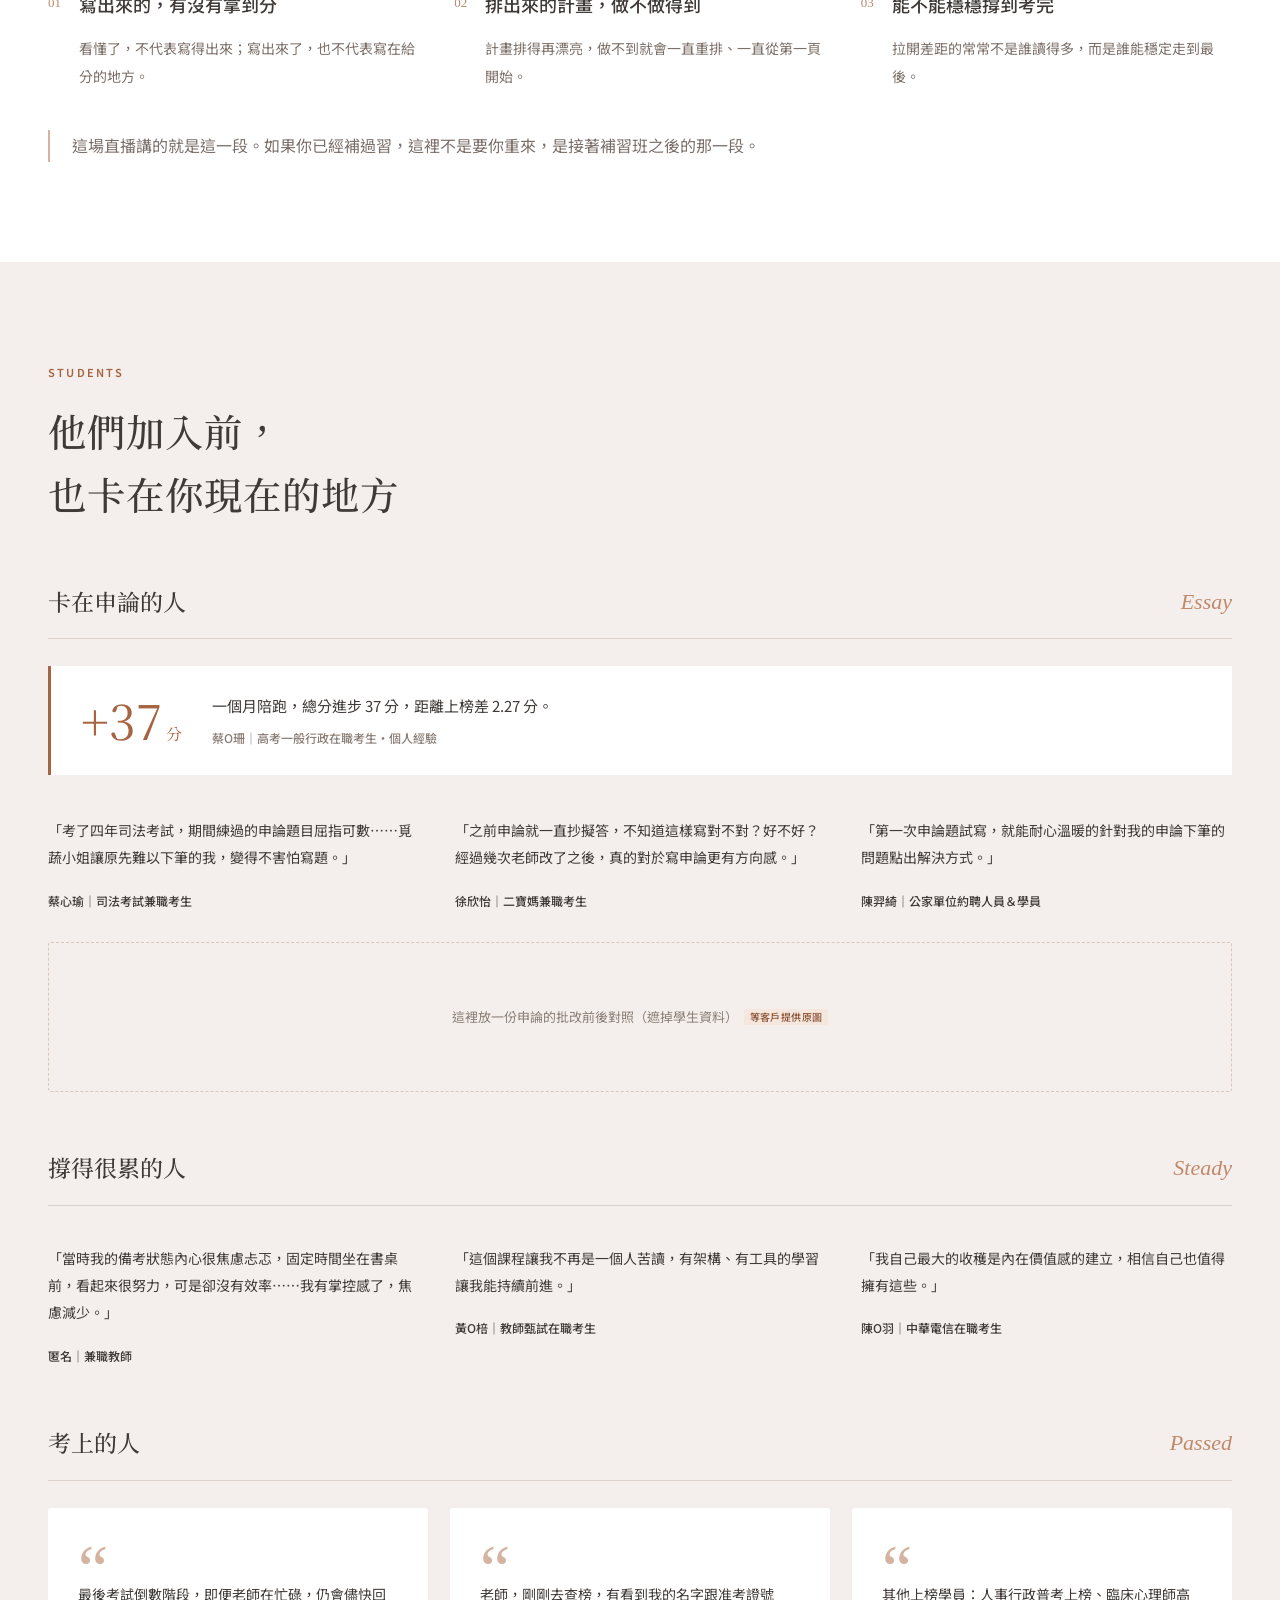
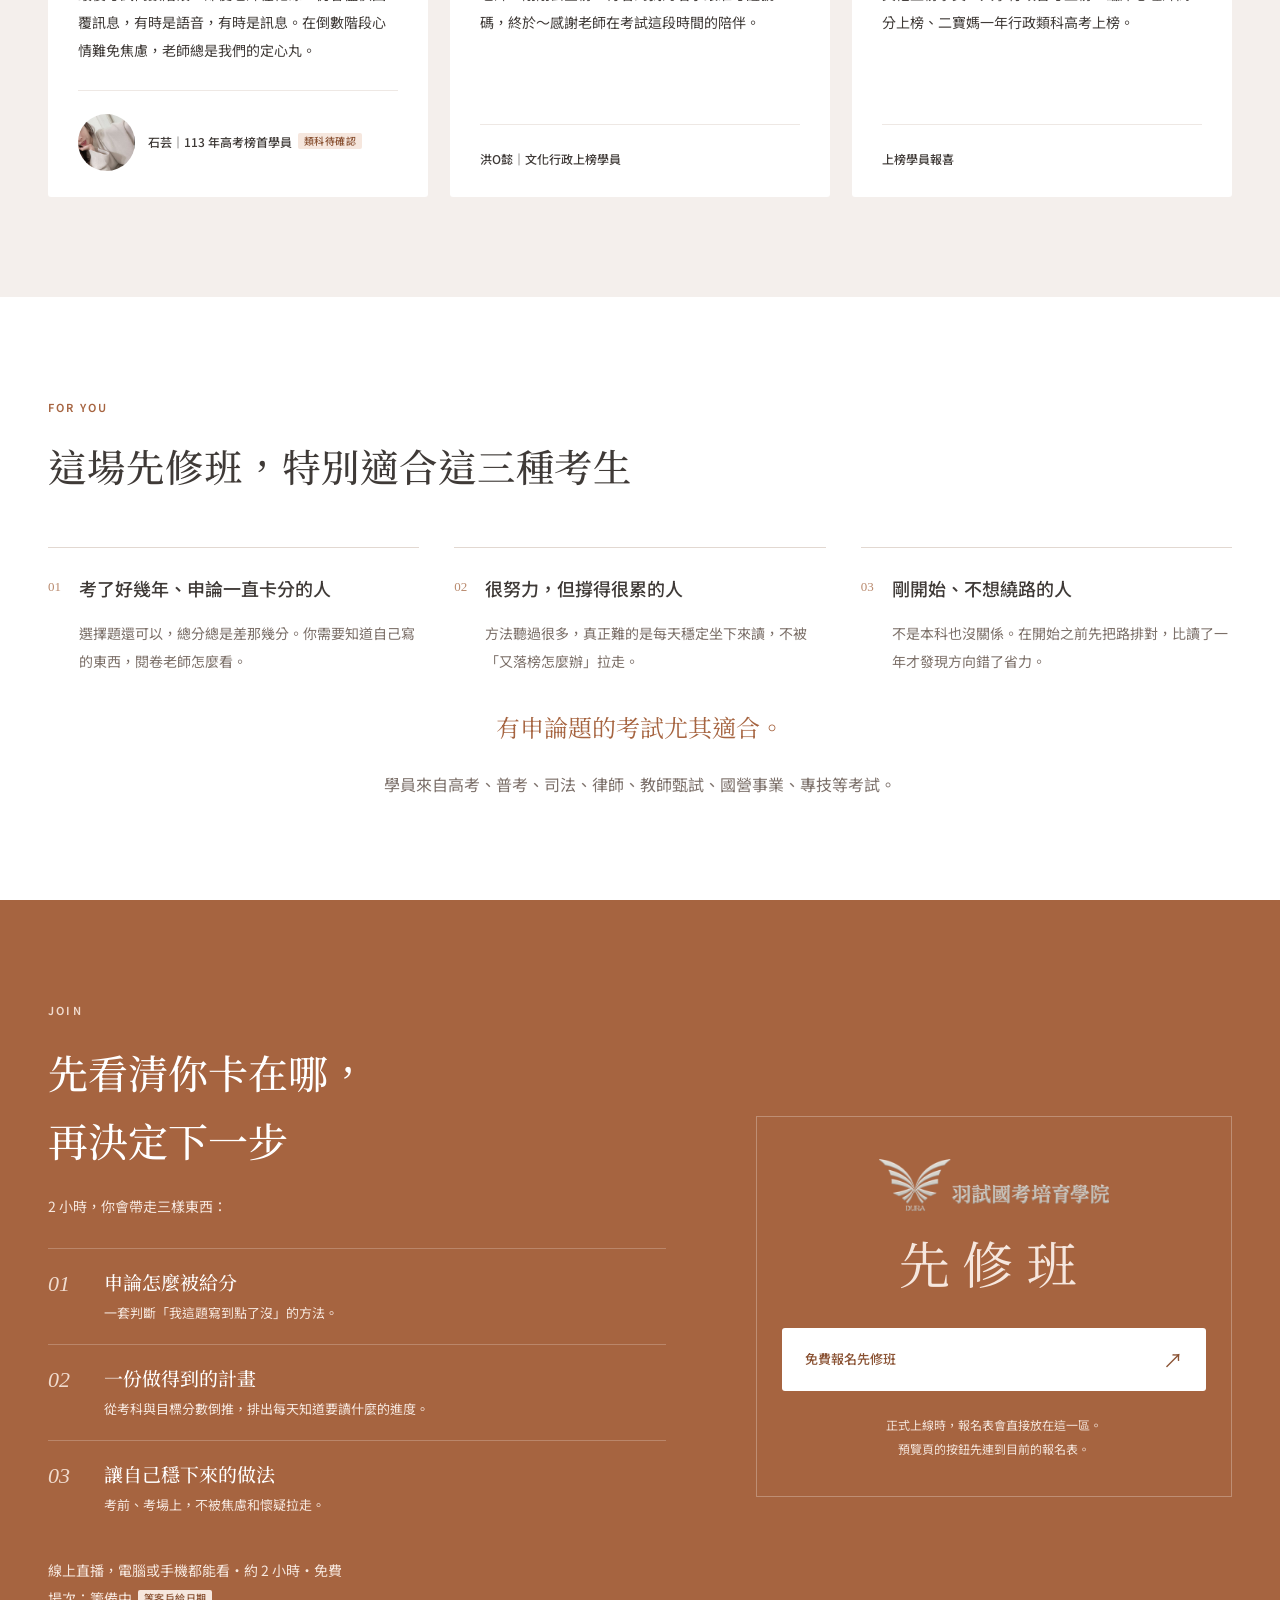
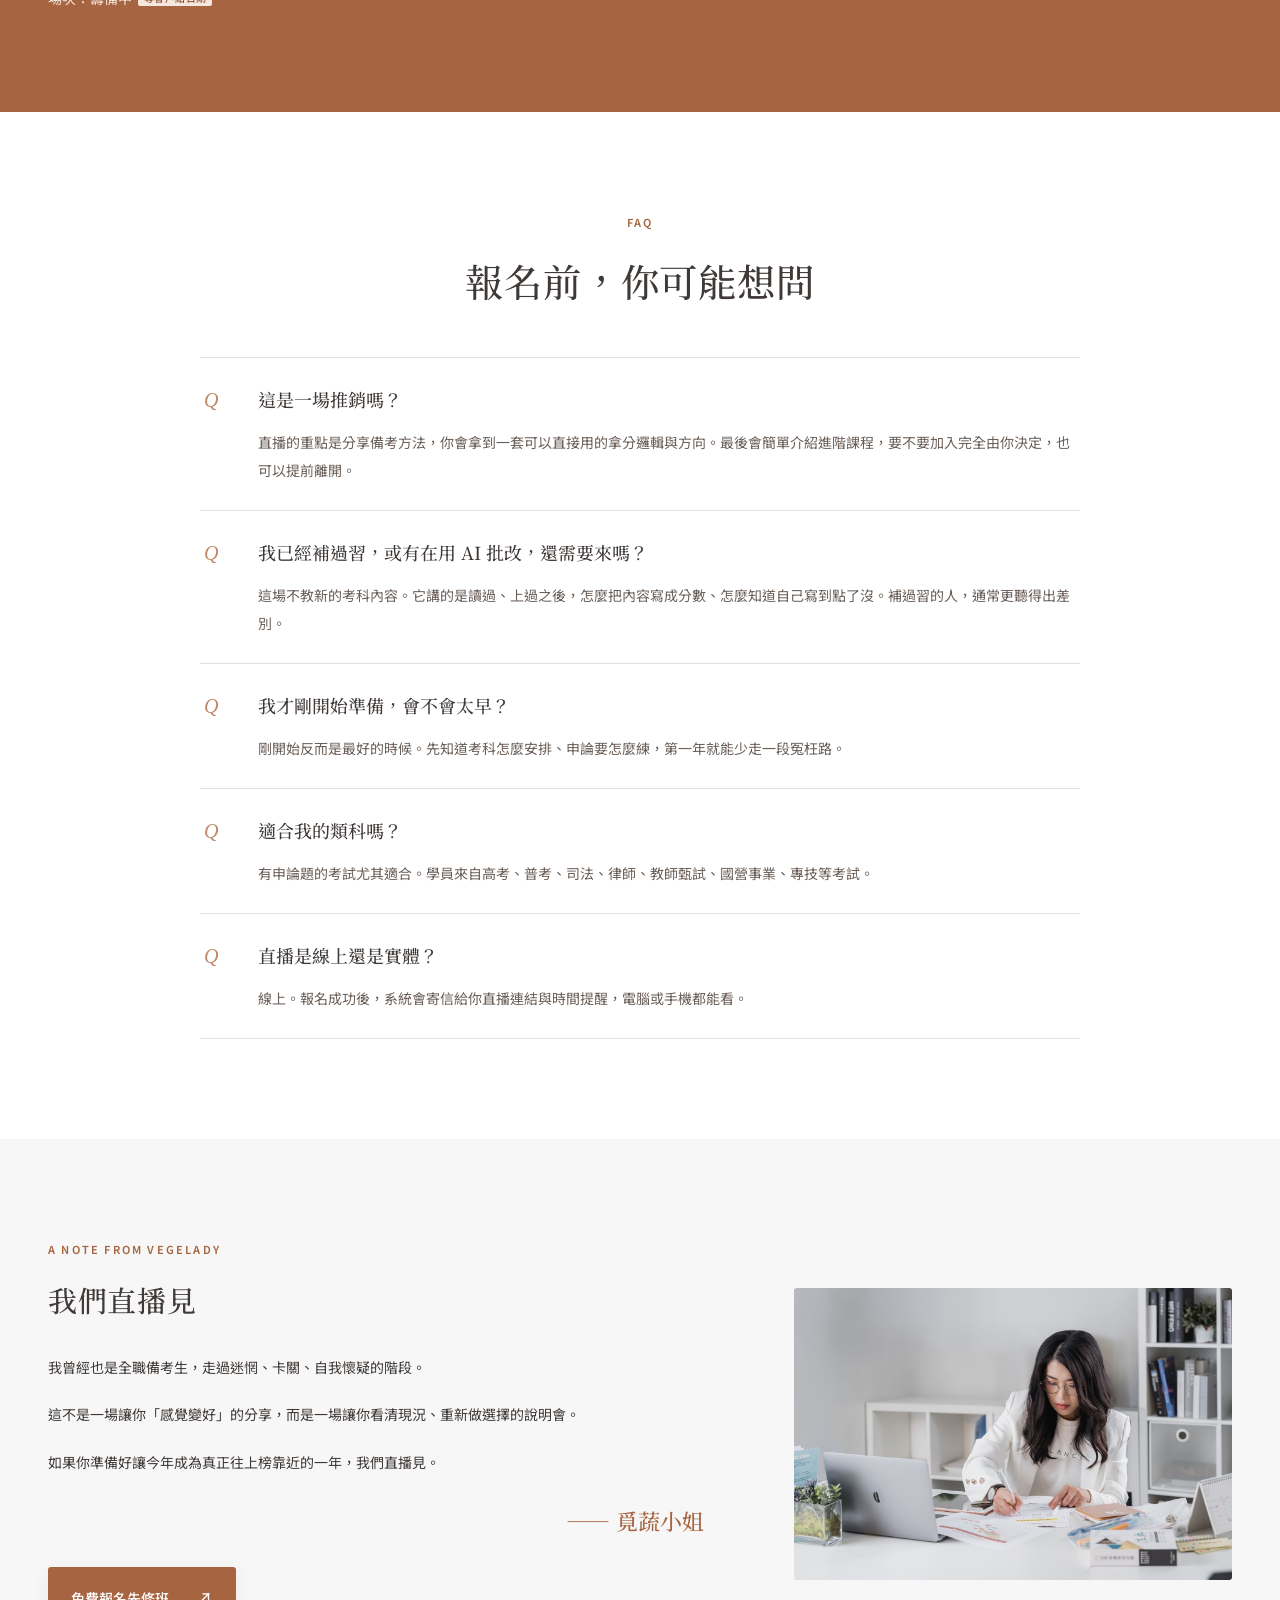
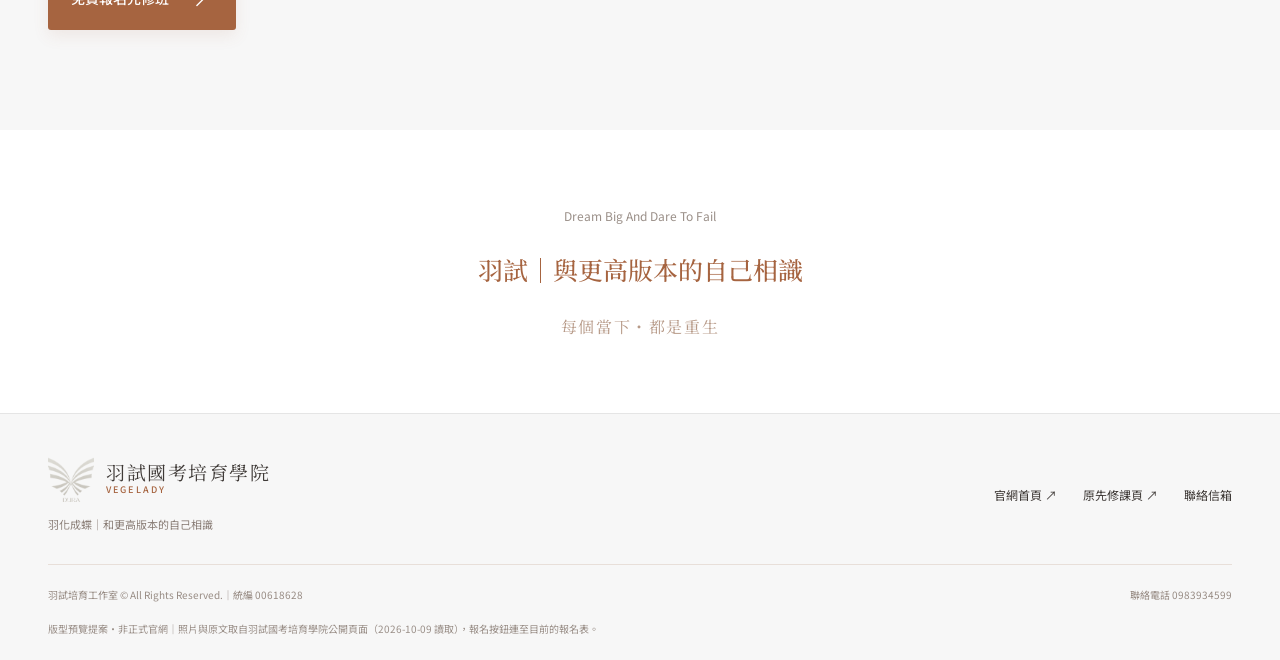
==== commit 75fa38eb: "Remove webinar gifts and paid-plan details from the landing page; bump review revision Co-Authored-B" ====
--- a/index.html
+++ b/index.html
@@ -1,6 +1,6 @@
 <!DOCTYPE html>
 <html lang="zh-Hant"><head><meta charset="utf-8"><meta name="viewport" content="width=device-width,initial-scale=1"><meta name="robots" content="noindex,nofollow"><meta name="description" content="羽試國考培育學院免費先修班銷售頁排版預覽。"><meta name="theme-color" content="#a66440"><title>羽試・2026 高效搶分實戰先修班｜銷售頁預覽</title><link rel="preconnect" href="https://fonts.googleapis.com"><link rel="preconnect" href="https://fonts.gstatic.com" crossorigin><link href="https://fonts.googleapis.com/css2?family=Noto+Sans+TC:wght@400;500;600;700&amp;family=Noto+Serif+TC:wght@400;500;600;700&amp;display=swap" rel="stylesheet"><link rel="stylesheet" href="styles.css"><script defer src="script.js"></script><link rel="stylesheet" href="review.css"><script defer src="review-core.js"></script><script defer src="review.js"></script></head>
-<body data-review-page="landing" data-review-revision="yushi-lp-2026-10-09" data-review-title="羽試 先修班銷售頁">
+<body data-review-page="landing" data-review-revision="yushi-lp-2026-10-10" data-review-title="羽試 先修班銷售頁">
 <a class="skip-link" href="#main">跳至主要內容</a>
 <div class="preview-bar"><span>羽試｜先修班銷售頁提案・設計預覽</span><span>右下角「提出文字修改」可直接留修改</span></div>
 <header class="site-header"><div class="wrap header-inner"><a class="logo" href="#main" aria-label="羽試國考培育學院 回到頁首"><img src="assets/logo-mark.png" alt="" width="46" height="46"><span class="logo-text">羽試國考培育學院<small>VEGELADY</small></span></a><button class="menu-toggle" aria-controls="main-nav" aria-expanded="false" aria-label="開啟導覽選單">選單 <span aria-hidden="true">☰</span></button><nav class="main-nav" id="main-nav" aria-label="主要導覽"><a href="#learn" data-copy-id="copy-001" data-copy-label="導覽與頁尾">直播內容</a><a href="#speaker" data-copy-id="copy-002" data-copy-label="導覽與頁尾">講者</a><a href="#students" data-copy-id="copy-003" data-copy-label="導覽與頁尾">學員</a><a href="#faq" data-copy-id="copy-004" data-copy-label="導覽與頁尾">常見問題</a><a class="nav-cta" href="#signup" data-copy-id="copy-005" data-copy-label="導覽與頁尾">免費報名 <span aria-hidden="true">↗</span></a></nav></div></header>
@@ -11,15 +11,15 @@
     <div class="hero-copy">
       <p class="hero-kicker" data-copy-id="copy-006" data-copy-label="第一屏">2026 高效搶分實戰先修班 <span>／ 免費線上直播</span></p>
       <h1 class="hero-title hero-title--long" data-copy-id="copy-007" data-copy-label="第一屏">補習班教你內容，<br>這堂課教你<br>把內容寫成分數。</h1>
-      <p class="hero-description" data-copy-id="copy-008" data-copy-label="第一屏">書讀完一輪、擬答也抄了，申論寫完還是不知道算不算對？<br>先用 2 小時看懂分數怎麼給，再用一次一對一諮詢，<span class="nowrap">看清你卡在哪。</span></p>
+      <p class="hero-description" data-copy-id="copy-008" data-copy-label="第一屏">書讀完一輪、擬答也抄了，申論寫完還是不知道算不算對？<br>先用 2 小時看懂分數怎麼給，<span class="nowrap">看清你卡在哪。</span></p>
       <div class="hero-actions">
         <a class="button button-primary" href="#signup" data-copy-id="copy-009" data-copy-label="第一屏">免費報名先修班<span aria-hidden="true">↗</span></a>
         <a class="text-link" href="#learn" data-copy-id="copy-010" data-copy-label="第一屏">先看直播講什麼 <span aria-hidden="true">↓</span></a>
       </div>
-      <p class="hero-meta"><span data-copy-id="copy-011" data-copy-label="第一屏">線上直播・約 2 小時・免費｜出席送一對一上榜策略諮詢（價值 NT$1,980）</span><span class="pending">待確認</span></p>
+      <p class="hero-meta" data-copy-id="copy-011" data-copy-label="第一屏">線上直播・約 2 小時・免費</p>
     </div>
     <figure class="hero-visual">
-      <img class="hero-photo" src="assets/hero-portrait.jpg" alt="覓蔬小姐穿白色西裝，手持《高效搶分實戰攻略》微笑" loading="eager" decoding="async" fetchpriority="high" style="object-position:center 28%">
+      <img class="hero-photo" src="assets/hero-portrait.jpg" alt="覓蔬小姐穿白色西裝，手持書本微笑" loading="eager" decoding="async" fetchpriority="high" style="object-position:center 28%">
       <figcaption class="photo-caption" data-copy-id="copy-012" data-copy-label="第一屏"><span>羽試國考培育學院創辦人・覓蔬小姐</span><strong>Vegelady</strong></figcaption>
       <span class="hero-note" aria-hidden="true">DREAM BIG AND DARE TO FAIL</span>
     </figure>
@@ -141,16 +141,16 @@
 <section class="section framework">
   <div class="wrap">
     <div class="section-head">
-      <p class="eyebrow">WHY HERE</p>
+      <p class="eyebrow">WHY THIS TALK</p>
       <h2 class="section-title" data-copy-id="copy-062" data-copy-label="為什麼在這裡">你缺的通常不是資訊，<br>那些你早就看過了</h2>
-      <p class="section-intro" data-copy-id="copy-063" data-copy-label="為什麼在這裡">補習班給你內容，線上課程給你時間彈性。你真正需要的是三件事：清楚的方向、有人陪你修正、幫你走到結果。先修班最後介紹的陪跑方案，是這樣陪的：</p>
+      <p class="section-intro" data-copy-id="copy-063" data-copy-label="為什麼在這裡">補習班給你內容，線上課程給你時間彈性。真正卡住你的，常常是讀完之後的那一段：</p>
     </div>
     <div class="feature-list">
-      <article class="feature-item"><span class="feature-number">01</span><div><h3 data-copy-id="copy-064" data-copy-label="為什麼在這裡">每週一次直播 QA</h3><p data-copy-id="copy-065" data-copy-label="為什麼在這裡">可以回放。在職、帶小孩，也跟得上。</p></div></article>
-      <article class="feature-item"><span class="feature-number">02</span><div><h3 data-copy-id="copy-066" data-copy-label="為什麼在這裡">你寫的申論有人看</h3><p data-copy-id="copy-067" data-copy-label="為什麼在這裡">不只指出問題，也給你下一版的修改方向。</p></div></article>
-      <article class="feature-item"><span class="feature-number">03</span><div><h3 data-copy-id="copy-068" data-copy-label="為什麼在這裡">卡住時有地方問</h3><p data-copy-id="copy-069" data-copy-label="為什麼在這裡">在學員社群發問，工作日 48 小時內回覆。</p></div></article>
-    </div>
-    <p class="section-intro closing-copy" data-copy-id="copy-070" data-copy-label="為什麼在這裡">如果你已經補過習，這裡不是要你重來，是接著補習班之後的那一段。</p>
+      <article class="feature-item"><span class="feature-number">01</span><div><h3 data-copy-id="copy-064" data-copy-label="為什麼在這裡">寫出來的，有沒有拿到分</h3><p data-copy-id="copy-065" data-copy-label="為什麼在這裡">看懂了，不代表寫得出來；寫出來了，也不代表寫在給分的地方。</p></div></article>
+      <article class="feature-item"><span class="feature-number">02</span><div><h3 data-copy-id="copy-066" data-copy-label="為什麼在這裡">排出來的計畫，做不做得到</h3><p data-copy-id="copy-067" data-copy-label="為什麼在這裡">計畫排得再漂亮，做不到就會一直重排、一直從第一頁開始。</p></div></article>
+      <article class="feature-item"><span class="feature-number">03</span><div><h3 data-copy-id="copy-068" data-copy-label="為什麼在這裡">能不能穩穩撐到考完</h3><p data-copy-id="copy-069" data-copy-label="為什麼在這裡">拉開差距的常常不是誰讀得多，而是誰能穩定走到最後。</p></div></article>
+    </div>
+    <p class="section-intro closing-copy" data-copy-id="copy-070" data-copy-label="為什麼在這裡">這場直播講的就是這一段。如果你已經補過習，這裡不是要你重來，是接著補習班之後的那一段。</p>
   </div>
 </section>
 
@@ -223,18 +223,19 @@
     <div class="signup-copy">
       <p class="eyebrow">JOIN</p>
       <h2 data-copy-id="copy-106" data-copy-label="報名">先看清你卡在哪，<br>再決定下一步</h2>
-      <p data-copy-id="copy-107" data-copy-label="報名">這場先修班，你會拿到兩樣東西：</p>
+      <p data-copy-id="copy-107" data-copy-label="報名">2 小時，你會帶走三樣東西：</p>
       <ol class="get-list">
-        <li><strong data-copy-id="copy-108" data-copy-label="報名">2 小時直播</strong><span data-copy-id="copy-109" data-copy-label="報名">看懂申論怎麼給分、計畫怎麼排、怎麼穩定讀到考完。</span></li>
-        <li><strong data-copy-id="copy-110" data-copy-label="報名">一對一上榜策略諮詢乙次（出席送，價值 NT$1,980）</strong><span><span data-copy-id="copy-111" data-copy-label="報名">覓蔬小姐看你的狀況，告訴你卡在哪。</span><span class="pending">贈送條件待確認</span></span></li>
+        <li><strong data-copy-id="copy-108" data-copy-label="報名">申論怎麼被給分</strong><span data-copy-id="copy-109" data-copy-label="報名">一套判斷「我這題寫到點了沒」的方法。</span></li>
+        <li><strong data-copy-id="copy-110" data-copy-label="報名">一份做得到的計畫</strong><span data-copy-id="copy-111" data-copy-label="報名">從考科與目標分數倒推，排出每天知道要讀什麼的進度。</span></li>
+        <li><strong data-copy-id="copy-112" data-copy-label="報名">讓自己穩下來的做法</strong><span data-copy-id="copy-113" data-copy-label="報名">考前、考場上，不被焦慮和懷疑拉走。</span></li>
       </ol>
-      <p class="signup-facts"><span data-copy-id="copy-112" data-copy-label="報名">線上直播，電腦或手機都能看｜另送《高效搶分實戰攻略》電子書</span><br><span data-copy-id="copy-113" data-copy-label="報名">場次：籌備中</span><span class="pending">等客戶給日期</span></p>
+      <p class="signup-facts"><span data-copy-id="copy-114" data-copy-label="報名">線上直播，電腦或手機都能看・約 2 小時・免費</span><br><span data-copy-id="copy-115" data-copy-label="報名">場次：籌備中</span><span class="pending">等客戶給日期</span></p>
     </div>
     <div class="signup-details">
       <img class="signup-logo" src="assets/logo-wordmark.png" alt="羽試國考培育學院" width="230" loading="lazy" decoding="async">
-      <img class="signup-gift" src="assets/gift-ebook.png" alt="《高效搶分實戰攻略》電子書內頁示意" loading="lazy" decoding="async">
-      <a class="button button-light" href="https://go.vegelady.com/#form" target="_blank" rel="noopener noreferrer" data-copy-id="copy-114" data-copy-label="報名">免費報名先修班<span aria-hidden="true">↗</span></a>
-      <p data-copy-id="copy-115" data-copy-label="報名">正式上線時，報名表會直接放在這一區。<br>預覽頁的按鈕先連到目前的報名表。</p>
+      <span class="signup-mark" data-copy-id="copy-116" data-copy-label="報名">先修班</span>
+      <a class="button button-light" href="https://go.vegelady.com/#form" target="_blank" rel="noopener noreferrer" data-copy-id="copy-117" data-copy-label="報名">免費報名先修班<span aria-hidden="true">↗</span></a>
+      <p data-copy-id="copy-118" data-copy-label="報名">正式上線時，報名表會直接放在這一區。<br>預覽頁的按鈕先連到目前的報名表。</p>
     </div>
   </div>
 </section>
@@ -243,15 +244,14 @@
   <div class="wrap">
     <div class="section-head" style="text-align:center">
       <p class="eyebrow">FAQ</p>
-      <h2 class="section-title" data-copy-id="copy-116" data-copy-label="常見問題">報名前，你可能想問</h2>
+      <h2 class="section-title" data-copy-id="copy-119" data-copy-label="常見問題">報名前，你可能想問</h2>
     </div>
     <div class="faq-list">
-      <div class="faq-item"><span class="faq-q-mark" aria-hidden="true">Q</span><h3 data-copy-id="copy-117" data-copy-label="常見問題">這是一場推銷嗎？</h3><p data-copy-id="copy-118" data-copy-label="常見問題">直播的重點是分享備考方法，你會拿到一套可以直接用的拿分邏輯與方向。最後會簡單介紹進階的陪跑方案，要不要加入完全由你決定，也可以提前離開。</p></div>
-      <div class="faq-item"><span class="faq-q-mark" aria-hidden="true">Q</span><h3 data-copy-id="copy-119" data-copy-label="常見問題">我已經補過習，或有在用 AI 批改，還需要來嗎？</h3><p data-copy-id="copy-120" data-copy-label="常見問題">這場不教新的考科內容。它講的是讀過、上過之後，怎麼把內容寫成分數、怎麼知道自己寫到點了沒。補過習的人，通常更聽得出差別。</p></div>
-      <div class="faq-item"><span class="faq-q-mark" aria-hidden="true">Q</span><h3 data-copy-id="copy-121" data-copy-label="常見問題">出席送的一對一諮詢會做什麼？</h3><p data-copy-id="copy-122" data-copy-label="常見問題">覓蔬小姐會協助你釐清目前的狀況：卡在哪一科、哪一種題型、讀書安排哪裡要調整，並評估陪跑方案適不適合你；如果不適合，她也會誠實告訴你。</p></div>
-      <div class="faq-item"><span class="faq-q-mark" aria-hidden="true">Q</span><h3 data-copy-id="copy-123" data-copy-label="常見問題">我才剛開始準備，會不會太早？</h3><p data-copy-id="copy-124" data-copy-label="常見問題">剛開始反而是最好的時候。先知道考科怎麼安排、申論要怎麼練，第一年就能少走一段冤枉路。</p></div>
-      <div class="faq-item"><span class="faq-q-mark" aria-hidden="true">Q</span><h3 data-copy-id="copy-125" data-copy-label="常見問題">適合我的類科嗎？</h3><p data-copy-id="copy-126" data-copy-label="常見問題">有申論題的考試尤其適合。如果不確定，直播後可以預約一對一諮詢，覓蔬小姐會直接告訴你適不適合。</p></div>
-      <div class="faq-item"><span class="faq-q-mark" aria-hidden="true">Q</span><h3 data-copy-id="copy-127" data-copy-label="常見問題">直播是線上還是實體？</h3><p data-copy-id="copy-128" data-copy-label="常見問題">線上。報名成功後，系統會寄信給你直播連結與時間提醒，電腦或手機都能看。</p></div>
+      <div class="faq-item"><span class="faq-q-mark" aria-hidden="true">Q</span><h3 data-copy-id="copy-120" data-copy-label="常見問題">這是一場推銷嗎？</h3><p data-copy-id="copy-121" data-copy-label="常見問題">直播的重點是分享備考方法，你會拿到一套可以直接用的拿分邏輯與方向。最後會簡單介紹進階課程，要不要加入完全由你決定，也可以提前離開。</p></div>
+      <div class="faq-item"><span class="faq-q-mark" aria-hidden="true">Q</span><h3 data-copy-id="copy-122" data-copy-label="常見問題">我已經補過習，或有在用 AI 批改，還需要來嗎？</h3><p data-copy-id="copy-123" data-copy-label="常見問題">這場不教新的考科內容。它講的是讀過、上過之後，怎麼把內容寫成分數、怎麼知道自己寫到點了沒。補過習的人，通常更聽得出差別。</p></div>
+      <div class="faq-item"><span class="faq-q-mark" aria-hidden="true">Q</span><h3 data-copy-id="copy-124" data-copy-label="常見問題">我才剛開始準備，會不會太早？</h3><p data-copy-id="copy-125" data-copy-label="常見問題">剛開始反而是最好的時候。先知道考科怎麼安排、申論要怎麼練，第一年就能少走一段冤枉路。</p></div>
+      <div class="faq-item"><span class="faq-q-mark" aria-hidden="true">Q</span><h3 data-copy-id="copy-126" data-copy-label="常見問題">適合我的類科嗎？</h3><p data-copy-id="copy-127" data-copy-label="常見問題">有申論題的考試尤其適合。學員來自高考、普考、司法、律師、教師甄試、國營事業、專技等考試。</p></div>
+      <div class="faq-item"><span class="faq-q-mark" aria-hidden="true">Q</span><h3 data-copy-id="copy-128" data-copy-label="常見問題">直播是線上還是實體？</h3><p data-copy-id="copy-129" data-copy-label="常見問題">線上。報名成功後，系統會寄信給你直播連結與時間提醒，電腦或手機都能看。</p></div>
     </div>
   </div>
 </section>
@@ -261,15 +261,15 @@
     <div class="story-copy">
       <div class="section-head">
         <p class="eyebrow">A NOTE FROM VEGELADY</p>
-        <h2 class="section-title" data-copy-id="copy-129" data-copy-label="覓蔬小姐的邀請">我們直播見</h2>
+        <h2 class="section-title" data-copy-id="copy-130" data-copy-label="覓蔬小姐的邀請">我們直播見</h2>
       </div>
       <div class="prose">
-        <p data-copy-id="copy-130" data-copy-label="覓蔬小姐的邀請">我曾經也是全職備考生，走過迷惘、卡關、自我懷疑的階段。</p>
-        <p data-copy-id="copy-131" data-copy-label="覓蔬小姐的邀請">這不是一場讓你「感覺變好」的分享，而是一場讓你看清現況、重新做選擇的說明會。</p>
-        <p data-copy-id="copy-132" data-copy-label="覓蔬小姐的邀請">如果你準備好讓今年成為真正往上榜靠近的一年，我們直播見。</p>
-      </div>
-      <p class="letter-sign" data-copy-id="copy-133" data-copy-label="覓蔬小姐的邀請">—— 覓蔬小姐</p>
-      <div class="hero-actions"><a class="button button-primary" href="#signup" data-copy-id="copy-134" data-copy-label="覓蔬小姐的邀請">免費報名先修班<span aria-hidden="true">↗</span></a></div>
+        <p data-copy-id="copy-131" data-copy-label="覓蔬小姐的邀請">我曾經也是全職備考生，走過迷惘、卡關、自我懷疑的階段。</p>
+        <p data-copy-id="copy-132" data-copy-label="覓蔬小姐的邀請">這不是一場讓你「感覺變好」的分享，而是一場讓你看清現況、重新做選擇的說明會。</p>
+        <p data-copy-id="copy-133" data-copy-label="覓蔬小姐的邀請">如果你準備好讓今年成為真正往上榜靠近的一年，我們直播見。</p>
+      </div>
+      <p class="letter-sign" data-copy-id="copy-134" data-copy-label="覓蔬小姐的邀請">—— 覓蔬小姐</p>
+      <div class="hero-actions"><a class="button button-primary" href="#signup" data-copy-id="copy-135" data-copy-label="覓蔬小姐的邀請">免費報名先修班<span aria-hidden="true">↗</span></a></div>
     </div>
     <figure class="story-image"><img src="assets/desk-writing.jpg" alt="覓蔬小姐在書桌前寫筆記" loading="lazy" decoding="async"></figure>
   </div>
@@ -277,10 +277,10 @@
 </main>
 
 <section class="closing-statement wrap">
-  <p data-copy-id="copy-135" data-copy-label="結尾">Dream Big And Dare To Fail</p>
-  <h2 data-copy-id="copy-136" data-copy-label="結尾">羽試｜與更高版本的自己相識</h2>
-  <span data-copy-id="copy-137" data-copy-label="結尾">每個當下・都是重生</span>
-</section>
-<footer class="site-footer"><div class="wrap"><div class="footer-inner"><div><a class="logo" href="#main" aria-label="回到頁首"><img src="assets/logo-mark.png" alt="" width="46" height="46"><span class="logo-text">羽試國考培育學院<small>VEGELADY</small></span></a><p data-copy-id="copy-138" data-copy-label="導覽與頁尾">羽化成蝶｜和更高版本的自己相識</p></div><div class="footer-links"><a href="https://vegelady.com/" target="_blank" rel="noopener noreferrer">官網首頁 ↗</a><a href="https://vegelady.com/free-course/" target="_blank" rel="noopener noreferrer">原先修課頁 ↗</a><a href="mailto:dura@vegelady.com">聯絡信箱</a></div></div><div class="footer-bottom"><span>羽試培育工作室 © All Rights Reserved.｜統編 00618628</span><span>聯絡電話 0983934599</span></div><p class="preview-note">版型預覽提案・非正式官網｜照片與原文取自羽試國考培育學院公開頁面（2026-10-09 讀取），報名按鈕連至目前的報名表。</p></div></footer>
+  <p data-copy-id="copy-136" data-copy-label="結尾">Dream Big And Dare To Fail</p>
+  <h2 data-copy-id="copy-137" data-copy-label="結尾">羽試｜與更高版本的自己相識</h2>
+  <span data-copy-id="copy-138" data-copy-label="結尾">每個當下・都是重生</span>
+</section>
+<footer class="site-footer"><div class="wrap"><div class="footer-inner"><div><a class="logo" href="#main" aria-label="回到頁首"><img src="assets/logo-mark.png" alt="" width="46" height="46"><span class="logo-text">羽試國考培育學院<small>VEGELADY</small></span></a><p data-copy-id="copy-139" data-copy-label="導覽與頁尾">羽化成蝶｜和更高版本的自己相識</p></div><div class="footer-links"><a href="https://vegelady.com/" target="_blank" rel="noopener noreferrer">官網首頁 ↗</a><a href="https://vegelady.com/free-course/" target="_blank" rel="noopener noreferrer">原先修課頁 ↗</a><a href="mailto:dura@vegelady.com">聯絡信箱</a></div></div><div class="footer-bottom"><span>羽試培育工作室 © All Rights Reserved.｜統編 00618628</span><span>聯絡電話 0983934599</span></div><p class="preview-note">版型預覽提案・非正式官網｜照片與原文取自羽試國考培育學院公開頁面（2026-10-09 讀取），報名按鈕連至目前的報名表。</p></div></footer>
 <div class="mobile-cta"><span>免費線上先修班</span><a href="https://go.vegelady.com/#form" target="_blank" rel="noopener noreferrer">免費報名 ↗</a></div>
 </body></html>
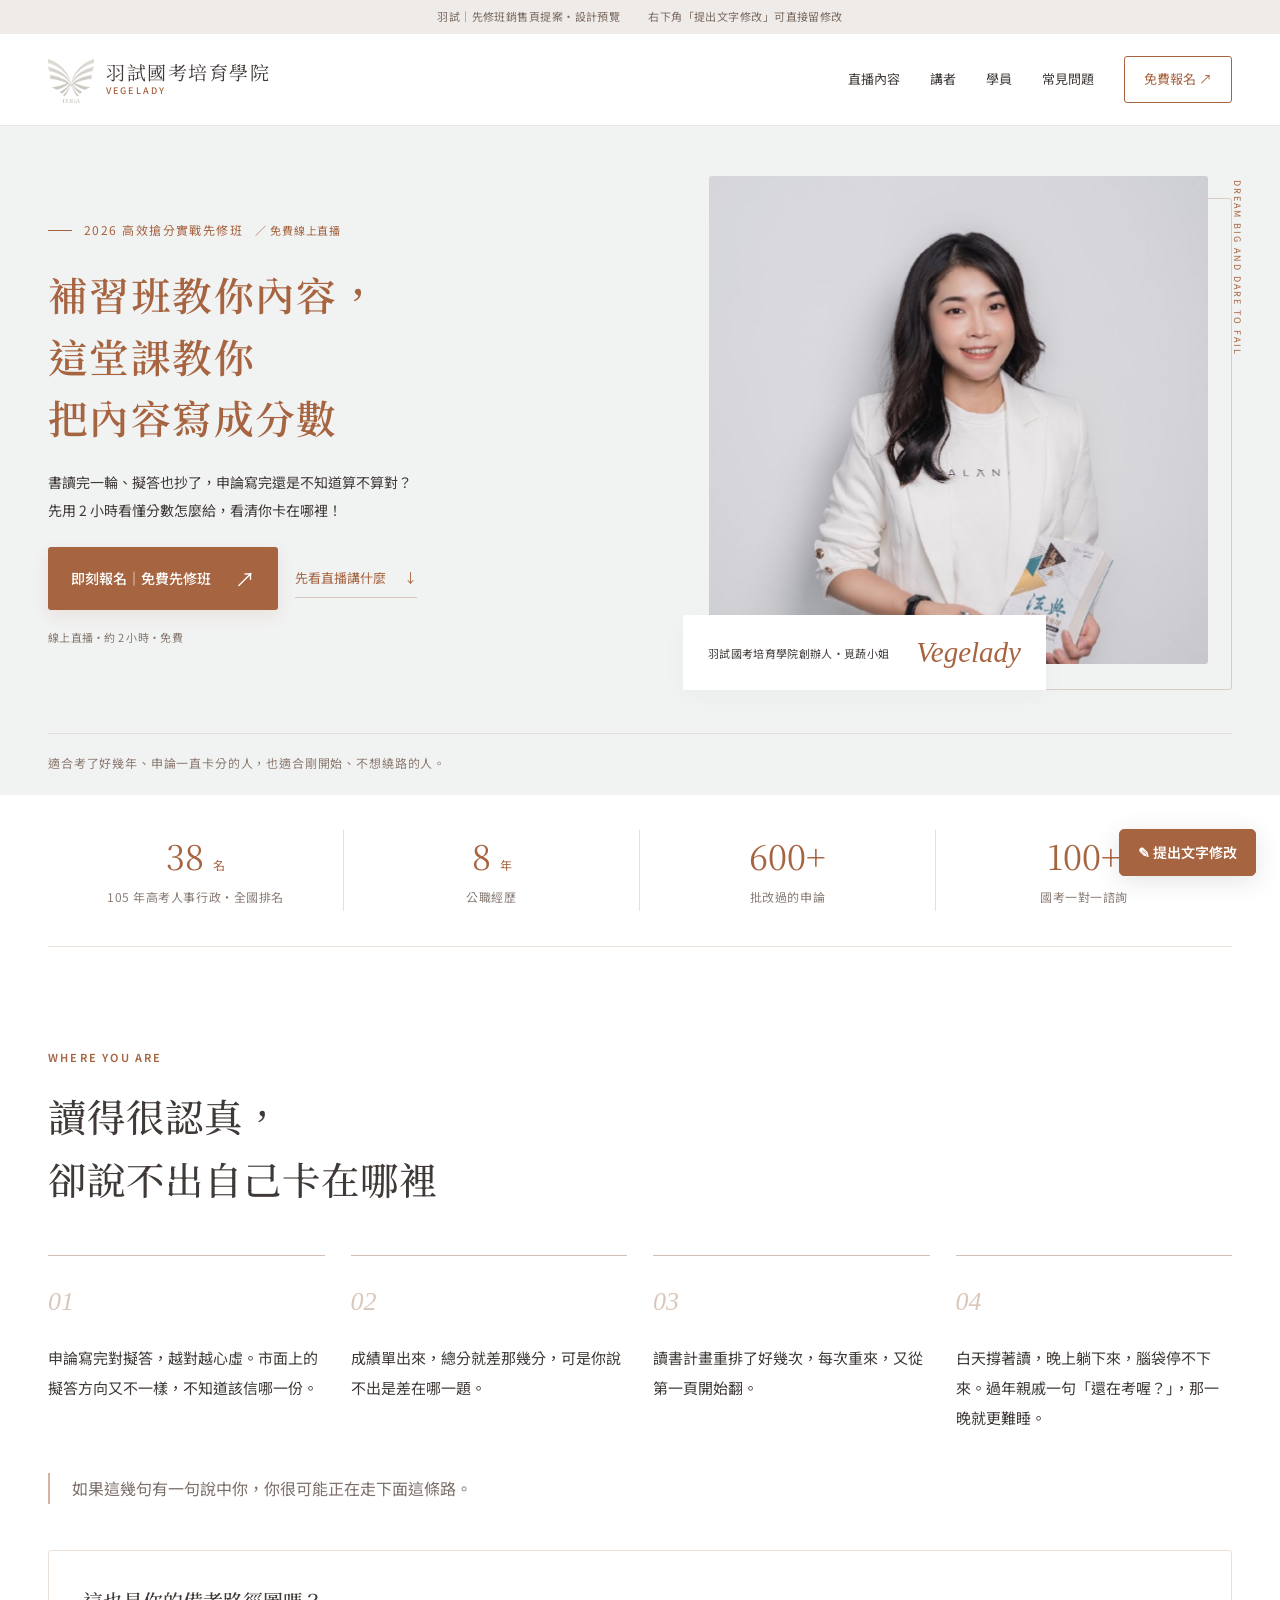
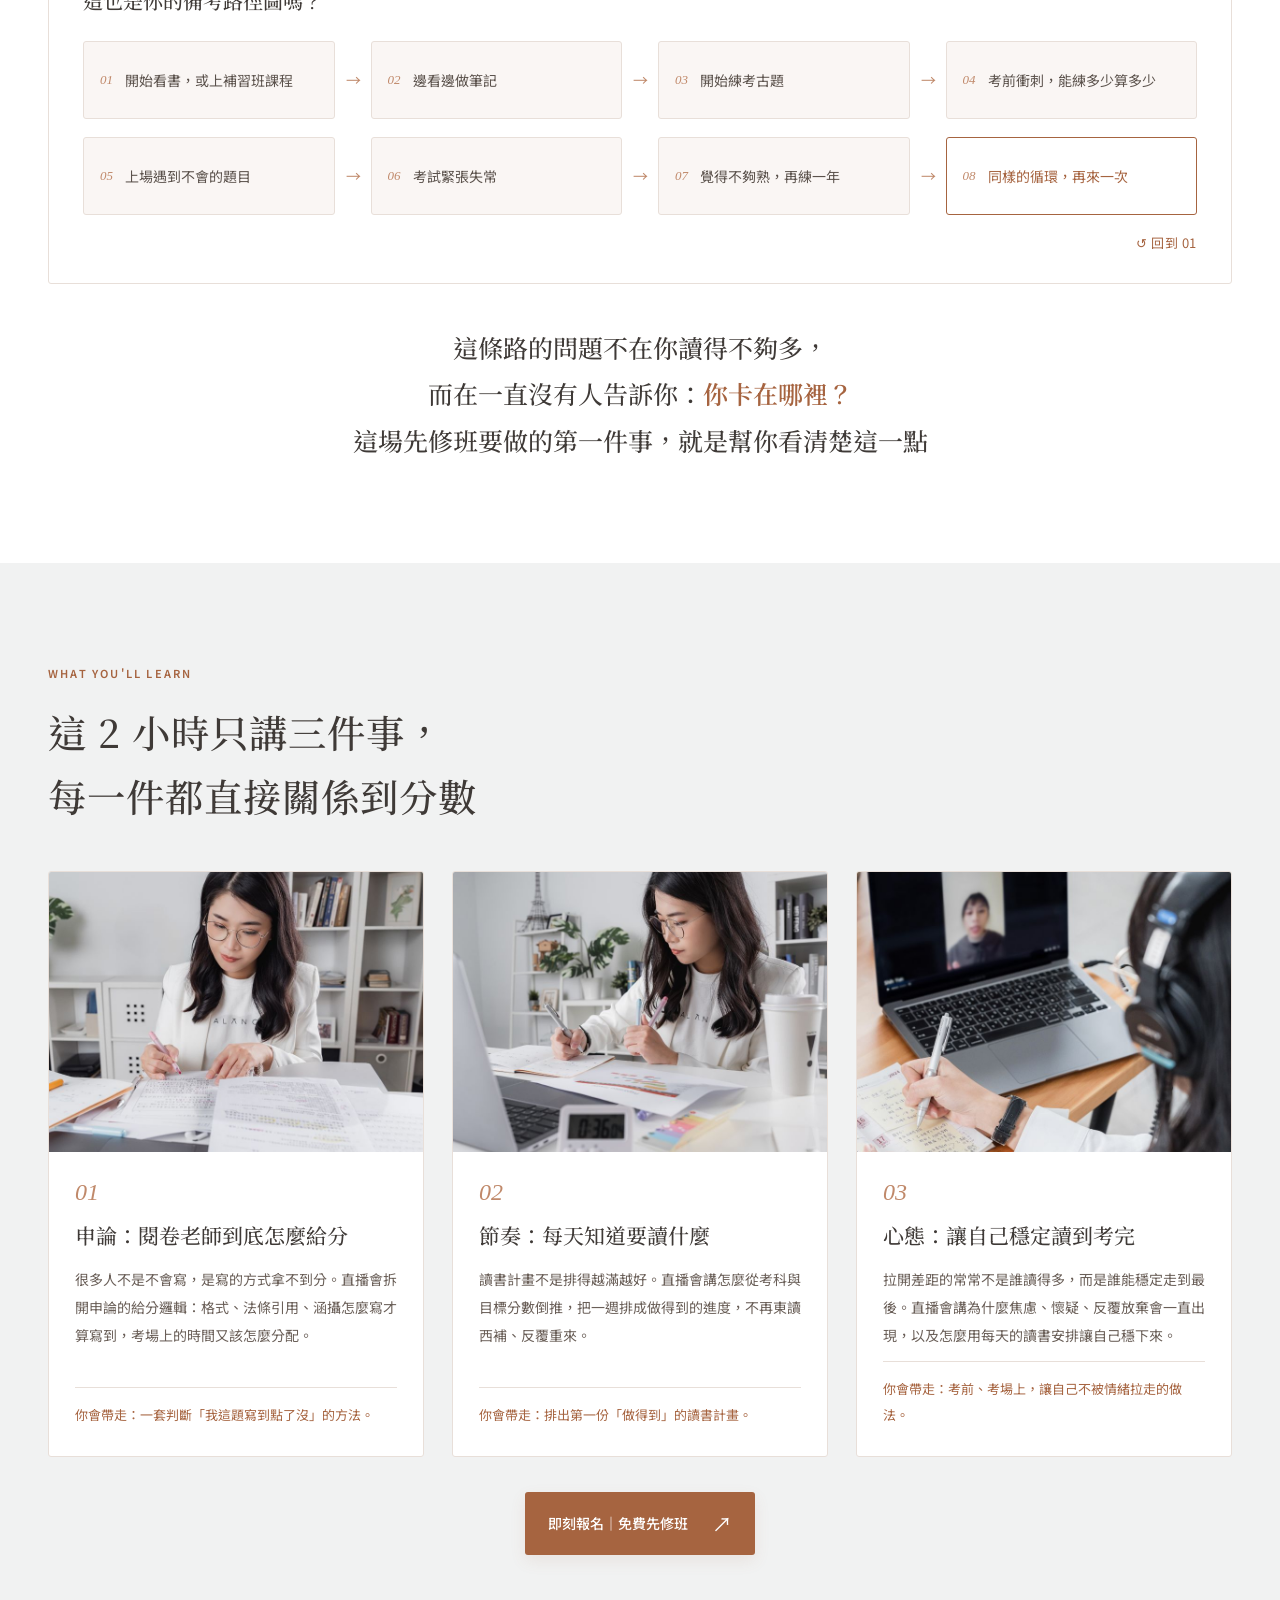
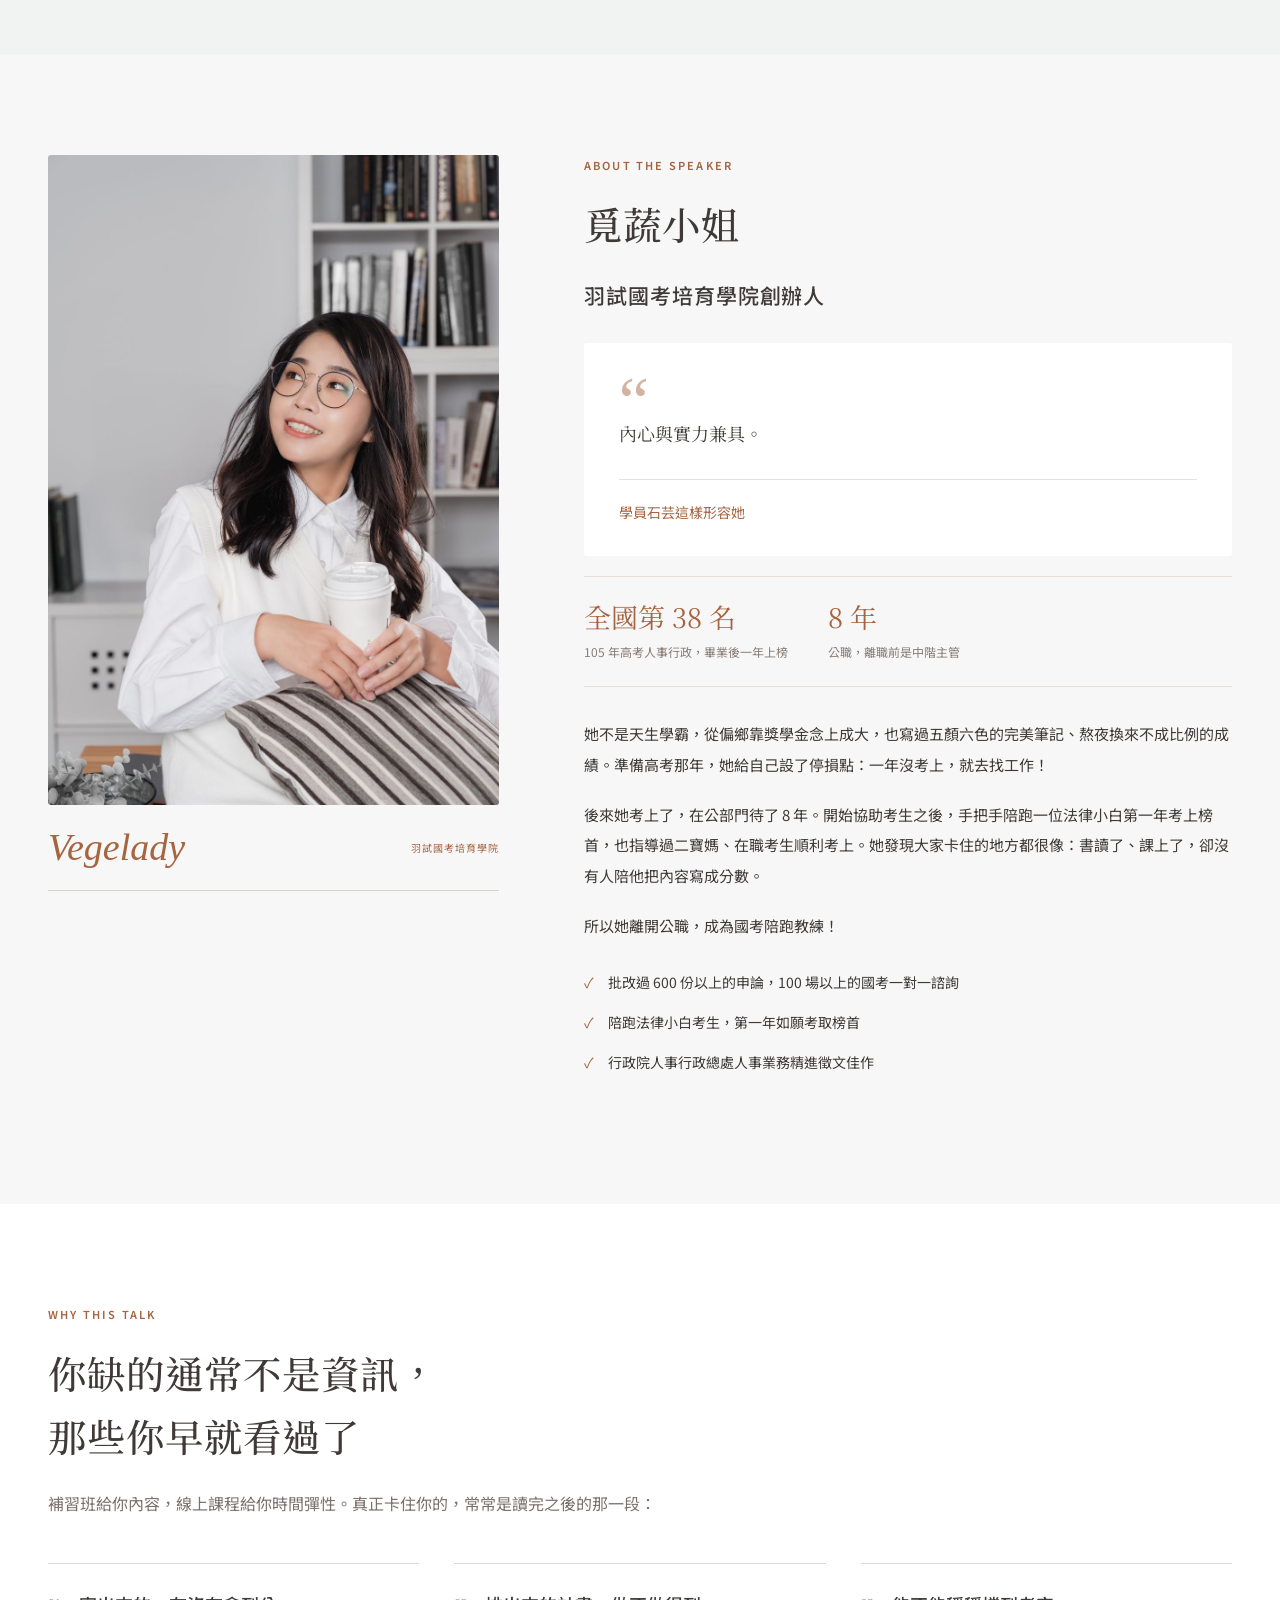
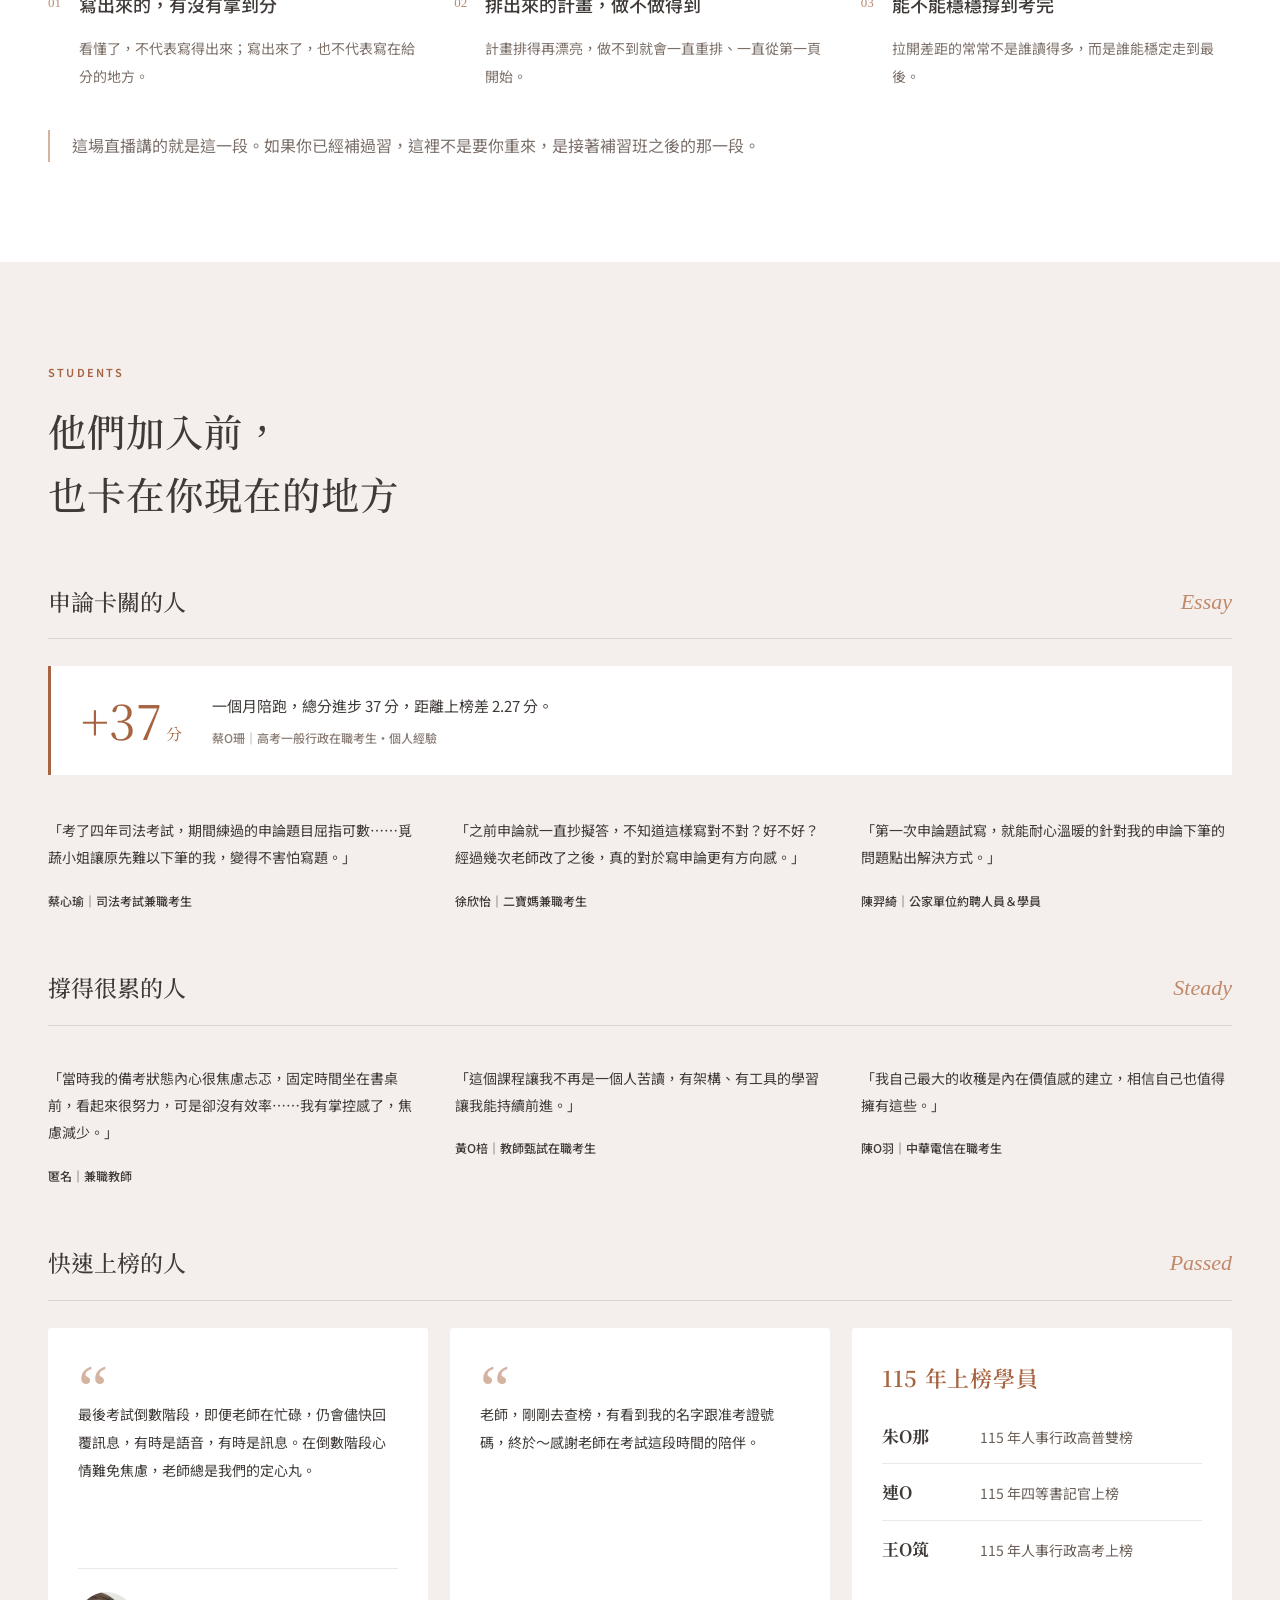
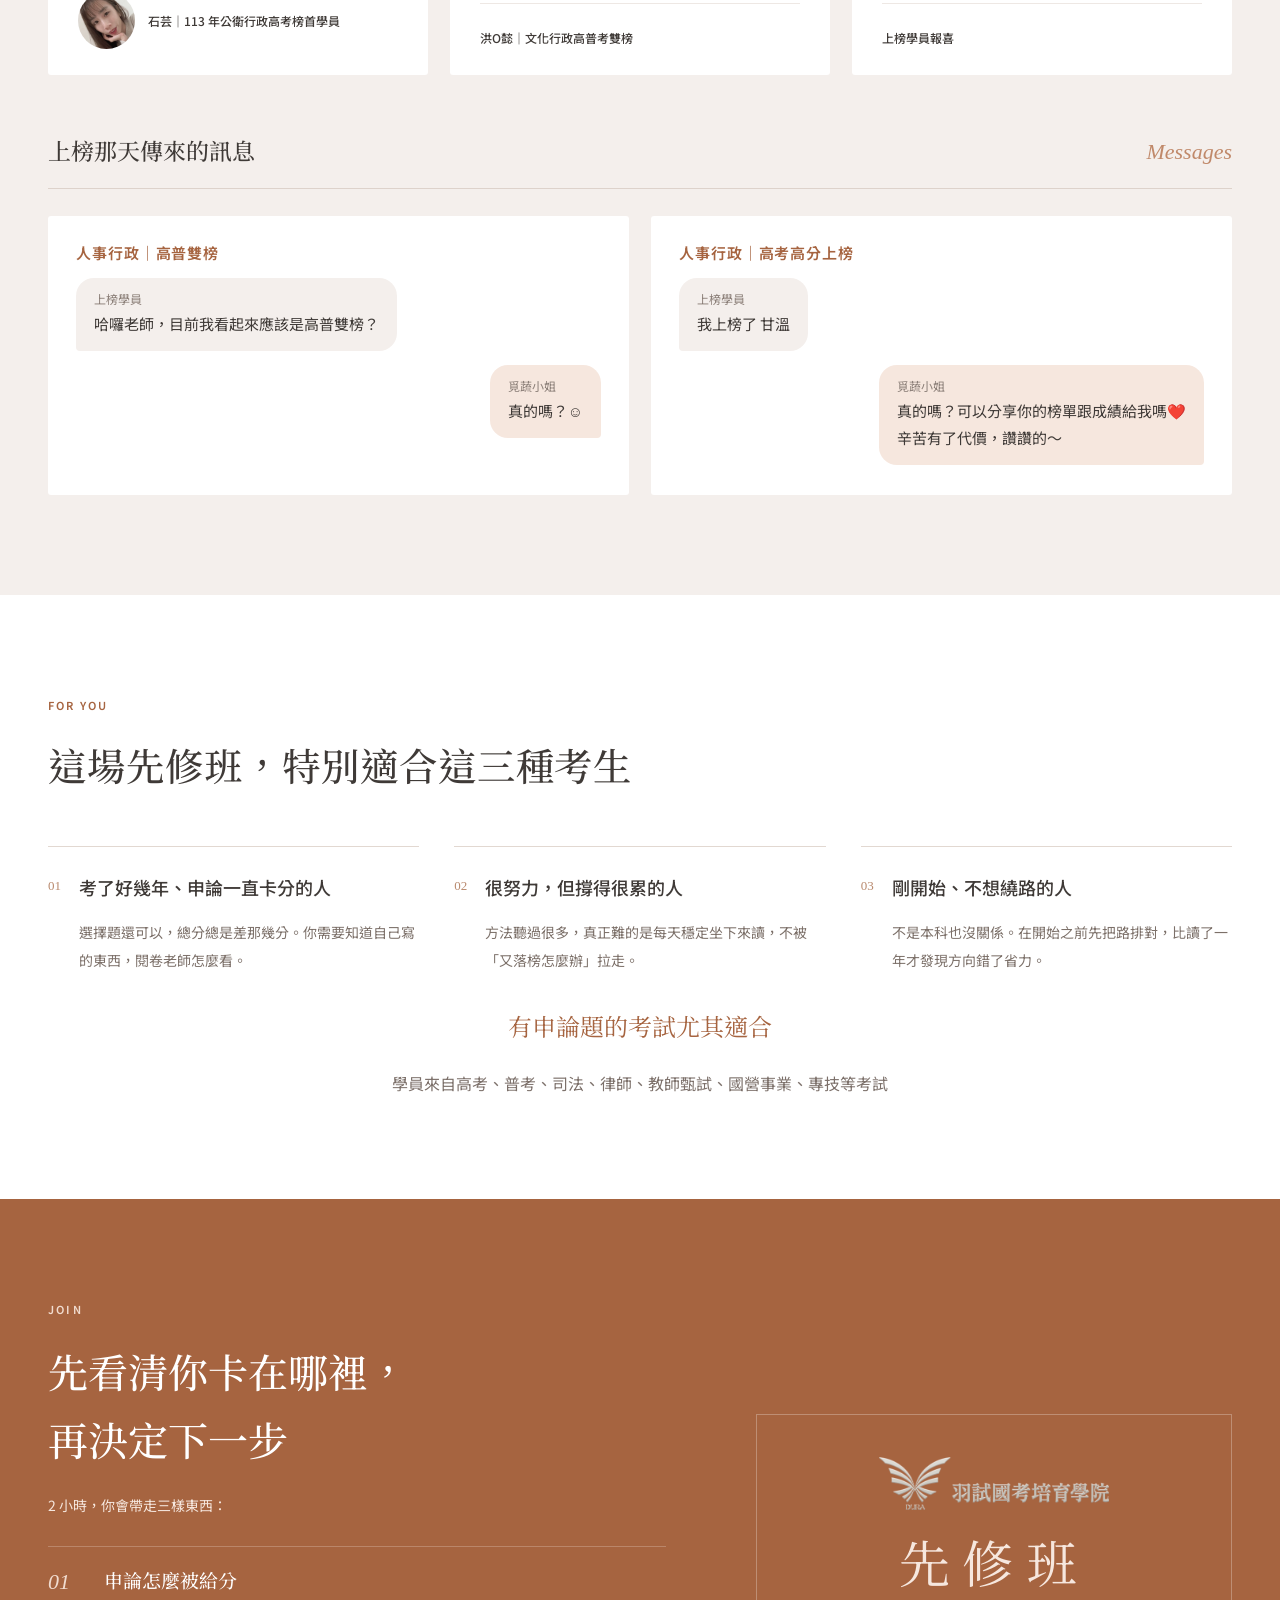
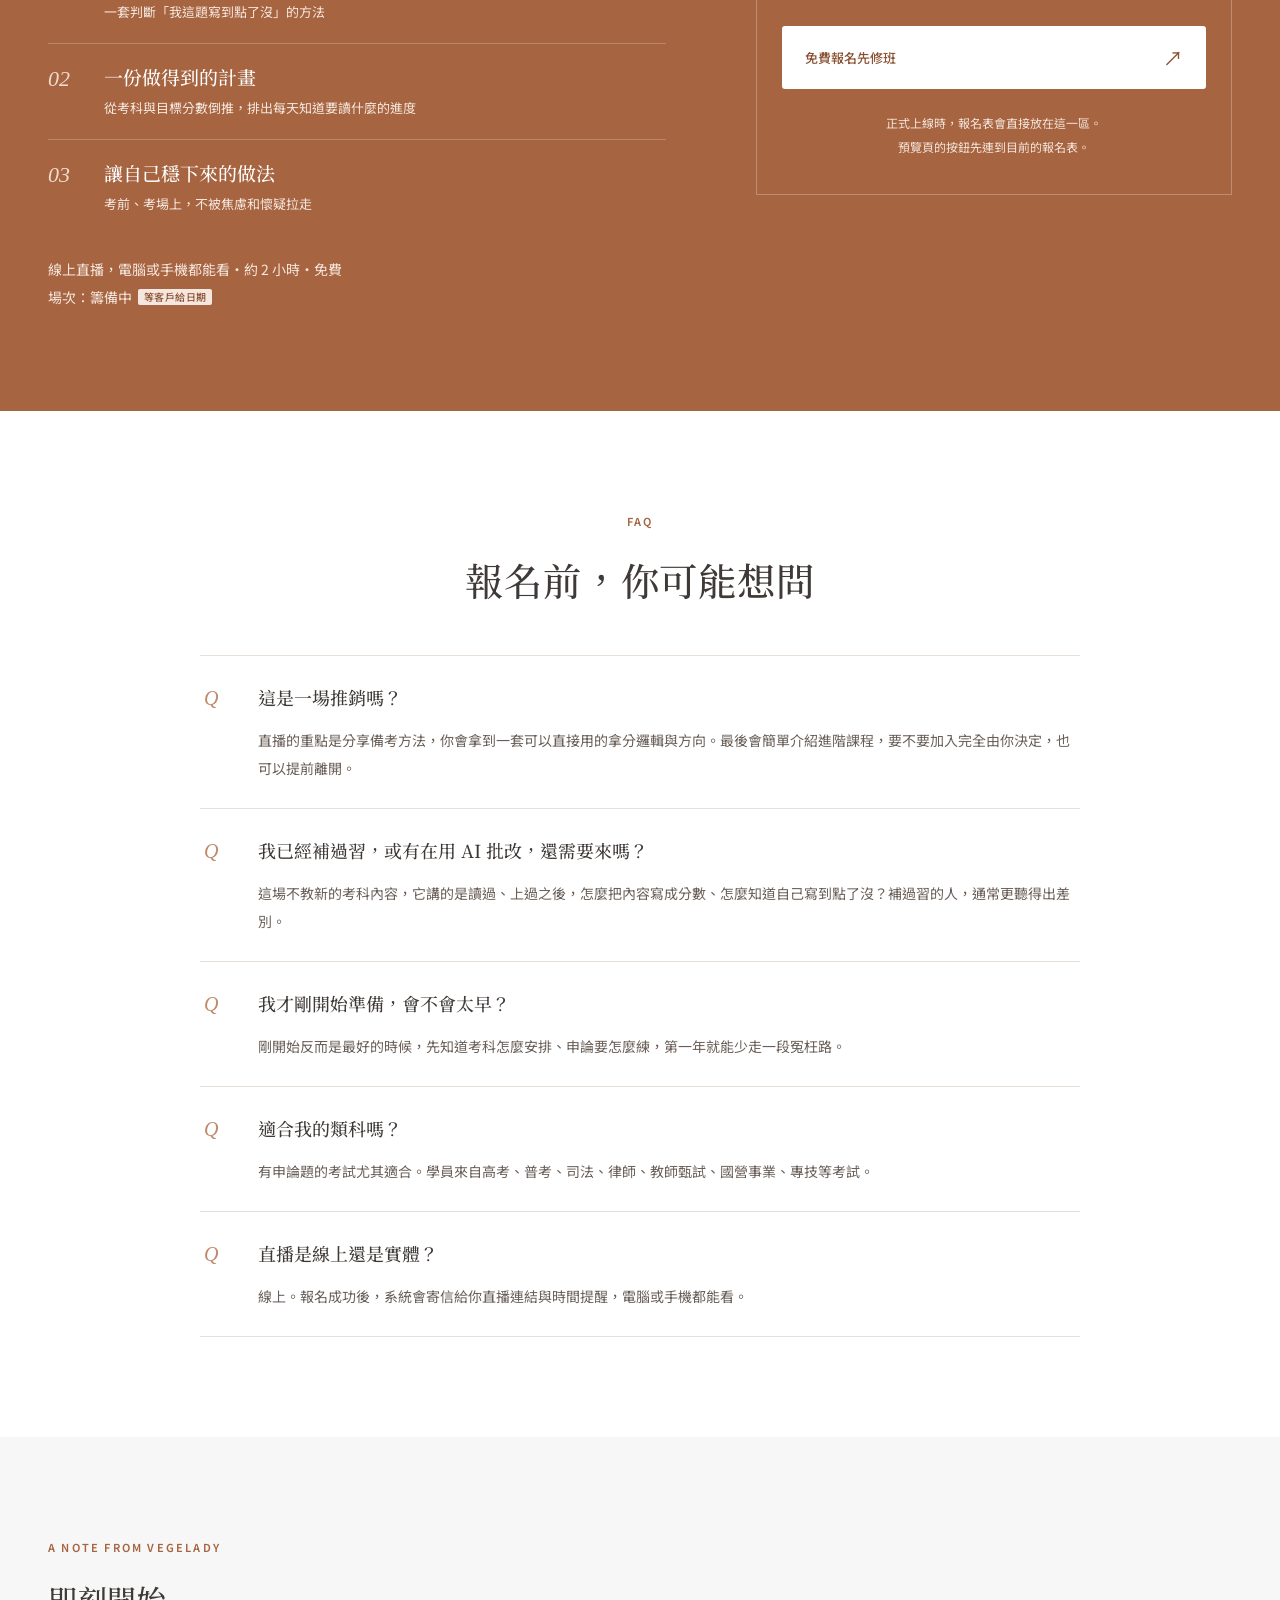
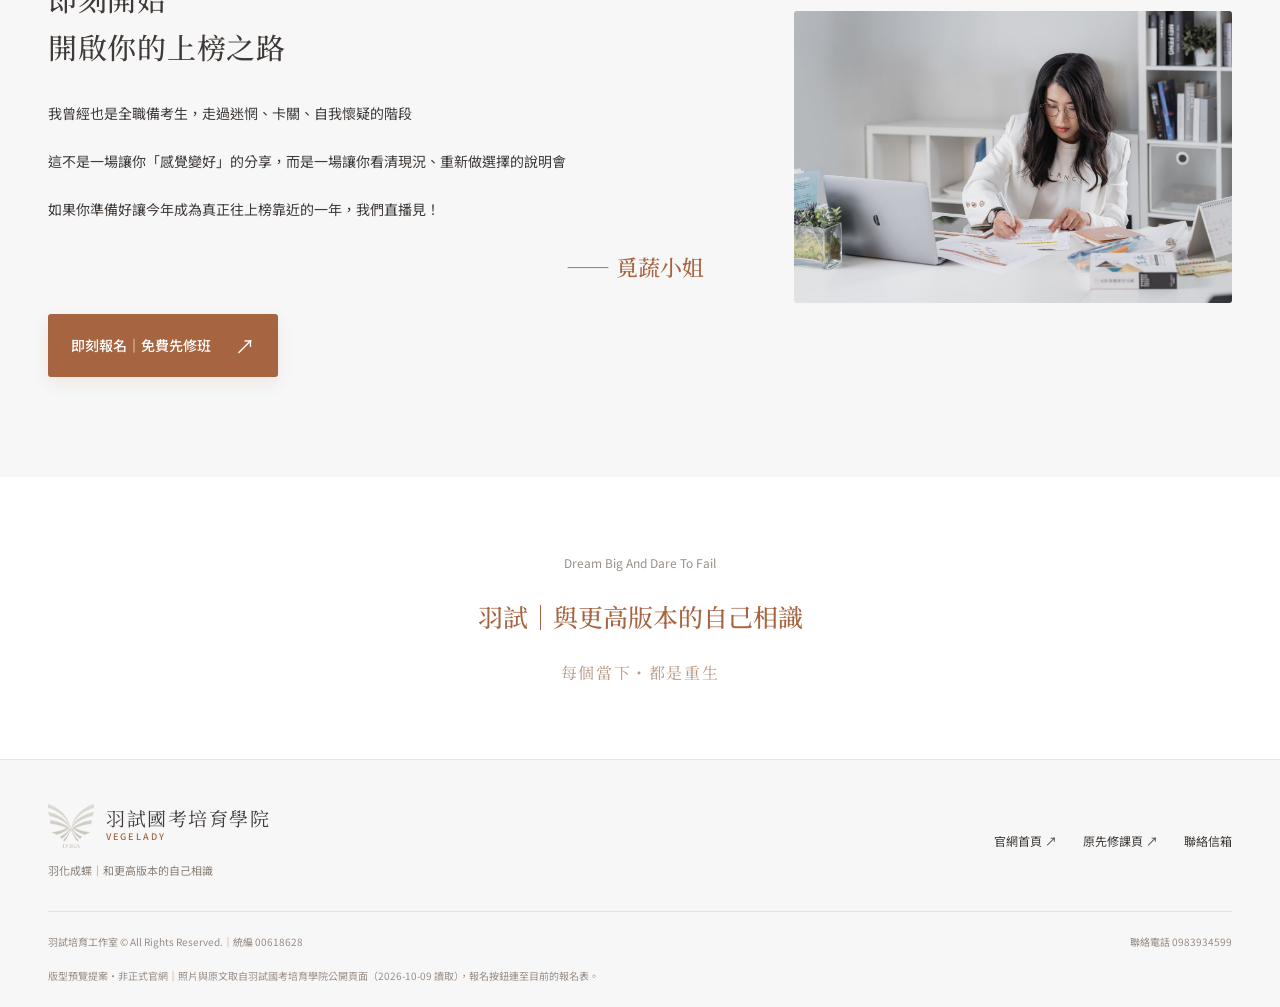
==== commit 21db2ce3: "Apply client copy revisions (28 items), re-crop Shiyun avatar, add 115 passing students and passing-" ====
--- a/index.html
+++ b/index.html
@@ -1,6 +1,6 @@
 <!DOCTYPE html>
 <html lang="zh-Hant"><head><meta charset="utf-8"><meta name="viewport" content="width=device-width,initial-scale=1"><meta name="robots" content="noindex,nofollow"><meta name="description" content="羽試國考培育學院免費先修班銷售頁排版預覽。"><meta name="theme-color" content="#a66440"><title>羽試・2026 高效搶分實戰先修班｜銷售頁預覽</title><link rel="preconnect" href="https://fonts.googleapis.com"><link rel="preconnect" href="https://fonts.gstatic.com" crossorigin><link href="https://fonts.googleapis.com/css2?family=Noto+Sans+TC:wght@400;500;600;700&amp;family=Noto+Serif+TC:wght@400;500;600;700&amp;display=swap" rel="stylesheet"><link rel="stylesheet" href="styles.css"><script defer src="script.js"></script><link rel="stylesheet" href="review.css"><script defer src="review-core.js"></script><script defer src="review.js"></script></head>
-<body data-review-page="landing" data-review-revision="yushi-lp-2026-10-10" data-review-title="羽試 先修班銷售頁">
+<body data-review-page="landing" data-review-revision="yushi-lp-2026-10-11" data-review-title="羽試 先修班銷售頁">
 <a class="skip-link" href="#main">跳至主要內容</a>
 <div class="preview-bar"><span>羽試｜先修班銷售頁提案・設計預覽</span><span>右下角「提出文字修改」可直接留修改</span></div>
 <header class="site-header"><div class="wrap header-inner"><a class="logo" href="#main" aria-label="羽試國考培育學院 回到頁首"><img src="assets/logo-mark.png" alt="" width="46" height="46"><span class="logo-text">羽試國考培育學院<small>VEGELADY</small></span></a><button class="menu-toggle" aria-controls="main-nav" aria-expanded="false" aria-label="開啟導覽選單">選單 <span aria-hidden="true">☰</span></button><nav class="main-nav" id="main-nav" aria-label="主要導覽"><a href="#learn" data-copy-id="copy-001" data-copy-label="導覽與頁尾">直播內容</a><a href="#speaker" data-copy-id="copy-002" data-copy-label="導覽與頁尾">講者</a><a href="#students" data-copy-id="copy-003" data-copy-label="導覽與頁尾">學員</a><a href="#faq" data-copy-id="copy-004" data-copy-label="導覽與頁尾">常見問題</a><a class="nav-cta" href="#signup" data-copy-id="copy-005" data-copy-label="導覽與頁尾">免費報名 <span aria-hidden="true">↗</span></a></nav></div></header>
@@ -10,10 +10,10 @@
   <div class="wrap hero-grid">
     <div class="hero-copy">
       <p class="hero-kicker" data-copy-id="copy-006" data-copy-label="第一屏">2026 高效搶分實戰先修班 <span>／ 免費線上直播</span></p>
-      <h1 class="hero-title hero-title--long" data-copy-id="copy-007" data-copy-label="第一屏">補習班教你內容，<br>這堂課教你<br>把內容寫成分數。</h1>
-      <p class="hero-description" data-copy-id="copy-008" data-copy-label="第一屏">書讀完一輪、擬答也抄了，申論寫完還是不知道算不算對？<br>先用 2 小時看懂分數怎麼給，<span class="nowrap">看清你卡在哪。</span></p>
+      <h1 class="hero-title hero-title--long" data-copy-id="copy-007" data-copy-label="第一屏">補習班教你內容，<br>這堂課教你<br>把內容寫成分數</h1>
+      <p class="hero-description" data-copy-id="copy-008" data-copy-label="第一屏">書讀完一輪、擬答也抄了，申論寫完還是不知道算不算對？<br>先用 2 小時看懂分數怎麼給，<span class="nowrap">看清你卡在哪裡！</span></p>
       <div class="hero-actions">
-        <a class="button button-primary" href="#signup" data-copy-id="copy-009" data-copy-label="第一屏">免費報名先修班<span aria-hidden="true">↗</span></a>
+        <a class="button button-primary" href="#signup" data-copy-id="copy-009" data-copy-label="第一屏">即刻報名｜免費先修班<span aria-hidden="true">↗</span></a>
         <a class="text-link" href="#learn" data-copy-id="copy-010" data-copy-label="第一屏">先看直播講什麼 <span aria-hidden="true">↓</span></a>
       </div>
       <p class="hero-meta" data-copy-id="copy-011" data-copy-label="第一屏">線上直播・約 2 小時・免費</p>
@@ -30,7 +30,7 @@
 <div class="facts wrap">
   <div class="fact"><span class="fact-value" data-copy-id="copy-014" data-copy-label="講者數字">38 <small>名</small></span><span class="fact-label" data-copy-id="copy-015" data-copy-label="講者數字">105 年高考人事行政・全國排名</span></div>
   <div class="fact"><span class="fact-value" data-copy-id="copy-016" data-copy-label="講者數字">8 <small>年</small></span><span class="fact-label" data-copy-id="copy-017" data-copy-label="講者數字">公職經歷</span></div>
-  <div class="fact"><span class="fact-value" data-copy-id="copy-018" data-copy-label="講者數字">500+</span><span class="fact-label" data-copy-id="copy-019" data-copy-label="講者數字">批改過的申論</span></div>
+  <div class="fact"><span class="fact-value" data-copy-id="copy-018" data-copy-label="講者數字">600+</span><span class="fact-label" data-copy-id="copy-019" data-copy-label="講者數字">批改過的申論</span></div>
   <div class="fact"><span class="fact-value" data-copy-id="copy-020" data-copy-label="講者數字">100+</span><span class="fact-label" data-copy-id="copy-021" data-copy-label="講者數字">國考一對一諮詢</span></div>
 </div>
 
@@ -38,7 +38,7 @@
   <div class="wrap">
     <div class="section-head">
       <p class="eyebrow">WHERE YOU ARE</p>
-      <h2 class="section-title" data-copy-id="copy-022" data-copy-label="你是不是也這樣">讀得很認真，<br>卻說不出自己差在哪裡</h2>
+      <h2 class="section-title" data-copy-id="copy-022" data-copy-label="你是不是也這樣">讀得很認真，<br>卻說不出自己卡在哪裡</h2>
     </div>
     <div class="pain-grid">
       <article class="pain-card"><span class="card-index">01</span><p data-copy-id="copy-023" data-copy-label="你是不是也這樣">申論寫完對擬答，越對越心虛。市面上的擬答方向又不一樣，不知道該信哪一份。</p></article>
@@ -61,7 +61,7 @@
       </ol>
       <p class="path-loop" aria-hidden="true">↺ 回到 01</p>
     </div>
-    <p class="path-end" data-copy-id="copy-037" data-copy-label="你是不是也這樣">這條路的問題不在你讀得不夠多，<br>而在一直沒有人告訴你：<strong>你卡在哪裡。</strong><br>這場先修班要做的第一件事，就是幫你看清楚這一點。</p>
+    <p class="path-end" data-copy-id="copy-037" data-copy-label="你是不是也這樣">這條路的問題不在你讀得不夠多，<br>而在一直沒有人告訴你：<strong>你卡在哪裡？</strong><br>這場先修班要做的第一件事，就是幫你看清楚這一點</p>
   </div>
 </section>
 
@@ -100,7 +100,7 @@
         </div>
       </article>
     </div>
-    <div class="section-action"><a class="button button-primary" href="#signup" data-copy-id="copy-048" data-copy-label="直播三件事">免費報名先修班<span aria-hidden="true">↗</span></a></div>
+    <div class="section-action"><a class="button button-primary" href="#signup" data-copy-id="copy-048" data-copy-label="直播三件事">即刻報名｜免費先修班<span aria-hidden="true">↗</span></a></div>
   </div>
 </section>
 
@@ -125,13 +125,13 @@
         <div class="credential"><strong data-copy-id="copy-054" data-copy-label="講者">8 年</strong><span data-copy-id="copy-055" data-copy-label="講者">公職，離職前是中階主管</span></div>
       </div>
       <div class="prose">
-        <p data-copy-id="copy-056" data-copy-label="講者">她不是天生學霸。從偏鄉靠獎學金念上成大，也寫過五顏六色的完美筆記、熬夜換來不成比例的成績。準備高考那年，她給自己設了停損點：一年沒考上，就去找工作。</p>
-        <p data-copy-id="copy-057" data-copy-label="講者">後來她考上了，在公部門待了 8 年。開始幫考生之後，她陪一位法律小白第一年考上榜首，也陪過二寶媽、在職考生一路考上。她發現大家卡住的地方都很像：書讀了、課上了，卻沒有人陪他把內容寫成分數。</p>
-        <p data-copy-id="copy-058" data-copy-label="講者">所以她離開公職，專心做這件事。</p>
+        <p data-copy-id="copy-056" data-copy-label="講者">她不是天生學霸，從偏鄉靠獎學金念上成大，也寫過五顏六色的完美筆記、熬夜換來不成比例的成績。準備高考那年，她給自己設了停損點：一年沒考上，就去找工作！</p>
+        <p data-copy-id="copy-057" data-copy-label="講者">後來她考上了，在公部門待了 8 年。開始協助考生之後，手把手陪跑一位法律小白第一年考上榜首，也指導過二寶媽、在職考生順利考上。她發現大家卡住的地方都很像：書讀了、課上了，卻沒有人陪他把內容寫成分數。</p>
+        <p data-copy-id="copy-058" data-copy-label="講者">所以她離開公職，成為國考陪跑教練！</p>
       </div>
       <ul class="check-list">
-        <li data-copy-id="copy-059" data-copy-label="講者">批改過 500 份以上的申論，做過 100 場以上的國考一對一諮詢</li>
-        <li data-copy-id="copy-060" data-copy-label="講者">陪跑法律小白考生，第一年考上榜首</li>
+        <li data-copy-id="copy-059" data-copy-label="講者">批改過 600 份以上的申論，100 場以上的國考一對一諮詢</li>
+        <li data-copy-id="copy-060" data-copy-label="講者">陪跑法律小白考生，第一年如願考取榜首</li>
         <li data-copy-id="copy-061" data-copy-label="講者">行政院人事行政總處人事業務精進徵文佳作</li>
       </ul>
     </div>
@@ -161,7 +161,7 @@
       <h2 class="section-title" data-copy-id="copy-071" data-copy-label="學員">他們加入前，<br>也卡在你現在的地方</h2>
     </div>
 
-    <div class="student-heading"><h3 data-copy-id="copy-072" data-copy-label="學員">卡在申論的人</h3><span>Essay</span></div>
+    <div class="student-heading"><h3 data-copy-id="copy-072" data-copy-label="學員">申論卡關的人</h3><span>Essay</span></div>
     <div class="proof-card">
       <span class="proof-num" data-copy-id="copy-073" data-copy-label="學員">+37<small>分</small></span>
       <p data-copy-id="copy-074" data-copy-label="學員">一個月陪跑，總分進步 37 分，距離上榜差 2.27 分。</p>
@@ -172,31 +172,47 @@
       <article class="student-review"><p data-copy-id="copy-078" data-copy-label="學員">「之前申論就一直抄擬答，不知道這樣寫對不對？好不好？經過幾次老師改了之後，真的對於寫申論更有方向感。」</p><h4 data-copy-id="copy-079" data-copy-label="學員">徐欣怡｜二寶媽兼職考生</h4></article>
       <article class="student-review"><p data-copy-id="copy-080" data-copy-label="學員">「第一次申論題試寫，就能耐心溫暖的針對我的申論下筆的問題點出解決方式。」</p><h4 data-copy-id="copy-081" data-copy-label="學員">陳羿綺｜公家單位約聘人員＆學員</h4></article>
     </div>
-    <div class="proof-slot"><span data-copy-id="copy-082" data-copy-label="學員">這裡放一份申論的批改前後對照（遮掉學生資料）</span><span class="pending">等客戶提供原圖</span></div>
-
-    <div class="student-heading"><h3 data-copy-id="copy-083" data-copy-label="學員">撐得很累的人</h3><span>Steady</span></div>
+
+    <div class="student-heading"><h3 data-copy-id="copy-082" data-copy-label="學員">撐得很累的人</h3><span>Steady</span></div>
     <div class="student-grid">
-      <article class="student-review"><p data-copy-id="copy-084" data-copy-label="學員">「當時我的備考狀態內心很焦慮忐忑，固定時間坐在書桌前，看起來很努力，可是卻沒有效率……我有掌控感了，焦慮減少。」</p><h4 data-copy-id="copy-085" data-copy-label="學員">匿名｜兼職教師</h4></article>
-      <article class="student-review"><p data-copy-id="copy-086" data-copy-label="學員">「這個課程讓我不再是一個人苦讀，有架構、有工具的學習讓我能持續前進。」</p><h4 data-copy-id="copy-087" data-copy-label="學員">黃O棓｜教師甄試在職考生</h4></article>
-      <article class="student-review"><p data-copy-id="copy-088" data-copy-label="學員">「我自己最大的收穫是內在價值感的建立，相信自己也值得擁有這些。」</p><h4 data-copy-id="copy-089" data-copy-label="學員">陳O羽｜中華電信在職考生</h4></article>
-    </div>
-
-    <div class="student-heading"><h3 data-copy-id="copy-090" data-copy-label="學員">考上的人</h3><span>Passed</span></div>
+      <article class="student-review"><p data-copy-id="copy-083" data-copy-label="學員">「當時我的備考狀態內心很焦慮忐忑，固定時間坐在書桌前，看起來很努力，可是卻沒有效率……我有掌控感了，焦慮減少。」</p><h4 data-copy-id="copy-084" data-copy-label="學員">匿名｜兼職教師</h4></article>
+      <article class="student-review"><p data-copy-id="copy-085" data-copy-label="學員">「這個課程讓我不再是一個人苦讀，有架構、有工具的學習讓我能持續前進。」</p><h4 data-copy-id="copy-086" data-copy-label="學員">黃O棓｜教師甄試在職考生</h4></article>
+      <article class="student-review"><p data-copy-id="copy-087" data-copy-label="學員">「我自己最大的收穫是內在價值感的建立，相信自己也值得擁有這些。」</p><h4 data-copy-id="copy-088" data-copy-label="學員">陳O羽｜中華電信在職考生</h4></article>
+    </div>
+
+    <div class="student-heading"><h3 data-copy-id="copy-089" data-copy-label="學員">快速上榜的人</h3><span>Passed</span></div>
     <div class="review-grid">
       <article class="review-card">
         <span class="quote-mark" aria-hidden="true">“</span>
-        <div class="prose"><p data-copy-id="copy-091" data-copy-label="學員">最後考試倒數階段，即便老師在忙碌，仍會儘快回覆訊息，有時是語音，有時是訊息。在倒數階段心情難免焦慮，老師總是我們的定心丸。</p></div>
-        <div class="review-person"><img class="review-avatar" src="assets/review-shiyun.jpg" alt="石芸" loading="lazy" decoding="async"><div><h3><span data-copy-id="copy-092" data-copy-label="學員">石芸｜113 年高考榜首學員</span><span class="pending">類科待確認</span></h3></div></div>
+        <div class="prose"><p data-copy-id="copy-090" data-copy-label="學員">最後考試倒數階段，即便老師在忙碌，仍會儘快回覆訊息，有時是語音，有時是訊息。在倒數階段心情難免焦慮，老師總是我們的定心丸。</p></div>
+        <div class="review-person"><img class="review-avatar" src="assets/review-shiyun.jpg" alt="石芸" loading="lazy" decoding="async"><div><h3 data-copy-id="copy-091" data-copy-label="學員">石芸｜113 年公衛行政高考榜首學員</h3></div></div>
       </article>
       <article class="review-card">
         <span class="quote-mark" aria-hidden="true">“</span>
-        <div class="prose"><p data-copy-id="copy-093" data-copy-label="學員">老師，剛剛去查榜，有看到我的名字跟准考證號碼，終於～感謝老師在考試這段時間的陪伴。</p></div>
-        <div class="review-person"><div><h3 data-copy-id="copy-094" data-copy-label="學員">洪O懿｜文化行政上榜學員</h3></div></div>
-      </article>
-      <article class="review-card">
-        <span class="quote-mark" aria-hidden="true">“</span>
-        <div class="prose"><p data-copy-id="copy-095" data-copy-label="學員">其他上榜學員：人事行政普考上榜、臨床心理師高分上榜、二寶媽一年行政類科高考上榜。</p></div>
-        <div class="review-person"><div><h3 data-copy-id="copy-096" data-copy-label="學員">上榜學員報喜</h3></div></div>
+        <div class="prose"><p data-copy-id="copy-092" data-copy-label="學員">老師，剛剛去查榜，有看到我的名字跟准考證號碼，終於～感謝老師在考試這段時間的陪伴。</p></div>
+        <div class="review-person"><div><h3 data-copy-id="copy-093" data-copy-label="學員">洪O懿｜文化行政高普考雙榜</h3></div></div>
+      </article>
+      <article class="review-card pass-card">
+        <p class="pass-year" data-copy-id="copy-094" data-copy-label="學員">115 年上榜學員</p>
+        <ul class="pass-list">
+          <li><strong data-copy-id="copy-095" data-copy-label="學員">朱O那</strong><span data-copy-id="copy-096" data-copy-label="學員">115 年人事行政高普雙榜</span></li>
+          <li><strong data-copy-id="copy-097" data-copy-label="學員">連O</strong><span data-copy-id="copy-098" data-copy-label="學員">115 年四等書記官上榜</span></li>
+          <li><strong data-copy-id="copy-099" data-copy-label="學員">王O筑</strong><span data-copy-id="copy-100" data-copy-label="學員">115 年人事行政高考上榜</span></li>
+        </ul>
+        <div class="review-person"><div><h3 data-copy-id="copy-101" data-copy-label="學員">上榜學員報喜</h3></div></div>
+      </article>
+    </div>
+    <div class="student-heading"><h3 data-copy-id="copy-102" data-copy-label="學員">上榜那天傳來的訊息</h3><span>Messages</span></div>
+    <div class="chat-grid">
+      <article class="chat-card">
+        <p class="chat-tag" data-copy-id="copy-103" data-copy-label="學員">人事行政｜高普雙榜</p>
+        <div class="bubble me"><span class="who">上榜學員</span><p data-copy-id="copy-104" data-copy-label="學員">哈囉老師，目前我看起來應該是高普雙榜？</p></div>
+        <div class="bubble her"><span class="who">覓蔬小姐</span><p data-copy-id="copy-105" data-copy-label="學員">真的嗎？☺️</p></div>
+      </article>
+      <article class="chat-card">
+        <p class="chat-tag" data-copy-id="copy-106" data-copy-label="學員">人事行政｜高考高分上榜</p>
+        <div class="bubble me"><span class="who">上榜學員</span><p data-copy-id="copy-107" data-copy-label="學員">我上榜了 甘溫</p></div>
+        <div class="bubble her"><span class="who">覓蔬小姐</span><p data-copy-id="copy-108" data-copy-label="學員">真的嗎？可以分享你的榜單跟成績給我嗎❤️<br>辛苦有了代價，讚讚的～</p></div>
       </article>
     </div>
   </div>
@@ -206,15 +222,15 @@
   <div class="wrap">
     <div class="section-head">
       <p class="eyebrow">FOR YOU</p>
-      <h2 class="section-title" data-copy-id="copy-097" data-copy-label="適合誰">這場先修班，特別適合這三種考生</h2>
+      <h2 class="section-title" data-copy-id="copy-109" data-copy-label="適合誰">這場先修班，特別適合這三種考生</h2>
     </div>
     <div class="feature-list">
-      <article class="feature-item"><span class="feature-number">01</span><div><h3 data-copy-id="copy-098" data-copy-label="適合誰">考了好幾年、申論一直卡分的人</h3><p data-copy-id="copy-099" data-copy-label="適合誰">選擇題還可以，總分總是差那幾分。你需要知道自己寫的東西，閱卷老師怎麼看。</p></div></article>
-      <article class="feature-item"><span class="feature-number">02</span><div><h3 data-copy-id="copy-100" data-copy-label="適合誰">很努力，但撐得很累的人</h3><p data-copy-id="copy-101" data-copy-label="適合誰">方法聽過很多，真正難的是每天穩定坐下來讀，不被「又落榜怎麼辦」拉走。</p></div></article>
-      <article class="feature-item"><span class="feature-number">03</span><div><h3 data-copy-id="copy-102" data-copy-label="適合誰">剛開始、不想繞路的人</h3><p data-copy-id="copy-103" data-copy-label="適合誰">不是本科也沒關係。在開始之前先把路排對，比讀了一年才發現方向錯了省力。</p></div></article>
-    </div>
-    <p class="vision-end" data-copy-id="copy-104" data-copy-label="適合誰">有申論題的考試尤其適合。</p>
-    <p class="section-intro" style="text-align:center;margin-inline:auto" data-copy-id="copy-105" data-copy-label="適合誰">學員來自高考、普考、司法、律師、教師甄試、國營事業、專技等考試。</p>
+      <article class="feature-item"><span class="feature-number">01</span><div><h3 data-copy-id="copy-110" data-copy-label="適合誰">考了好幾年、申論一直卡分的人</h3><p data-copy-id="copy-111" data-copy-label="適合誰">選擇題還可以，總分總是差那幾分。你需要知道自己寫的東西，閱卷老師怎麼看。</p></div></article>
+      <article class="feature-item"><span class="feature-number">02</span><div><h3 data-copy-id="copy-112" data-copy-label="適合誰">很努力，但撐得很累的人</h3><p data-copy-id="copy-113" data-copy-label="適合誰">方法聽過很多，真正難的是每天穩定坐下來讀，不被「又落榜怎麼辦」拉走。</p></div></article>
+      <article class="feature-item"><span class="feature-number">03</span><div><h3 data-copy-id="copy-114" data-copy-label="適合誰">剛開始、不想繞路的人</h3><p data-copy-id="copy-115" data-copy-label="適合誰">不是本科也沒關係。在開始之前先把路排對，比讀了一年才發現方向錯了省力。</p></div></article>
+    </div>
+    <p class="vision-end" data-copy-id="copy-116" data-copy-label="適合誰">有申論題的考試尤其適合</p>
+    <p class="section-intro" style="text-align:center;margin-inline:auto" data-copy-id="copy-117" data-copy-label="適合誰">學員來自高考、普考、司法、律師、教師甄試、國營事業、專技等考試</p>
   </div>
 </section>
 
@@ -222,20 +238,20 @@
   <div class="wrap signup-inner">
     <div class="signup-copy">
       <p class="eyebrow">JOIN</p>
-      <h2 data-copy-id="copy-106" data-copy-label="報名">先看清你卡在哪，<br>再決定下一步</h2>
-      <p data-copy-id="copy-107" data-copy-label="報名">2 小時，你會帶走三樣東西：</p>
+      <h2 data-copy-id="copy-118" data-copy-label="報名">先看清你卡在哪裡，<br>再決定下一步</h2>
+      <p data-copy-id="copy-119" data-copy-label="報名">2 小時，你會帶走三樣東西：</p>
       <ol class="get-list">
-        <li><strong data-copy-id="copy-108" data-copy-label="報名">申論怎麼被給分</strong><span data-copy-id="copy-109" data-copy-label="報名">一套判斷「我這題寫到點了沒」的方法。</span></li>
-        <li><strong data-copy-id="copy-110" data-copy-label="報名">一份做得到的計畫</strong><span data-copy-id="copy-111" data-copy-label="報名">從考科與目標分數倒推，排出每天知道要讀什麼的進度。</span></li>
-        <li><strong data-copy-id="copy-112" data-copy-label="報名">讓自己穩下來的做法</strong><span data-copy-id="copy-113" data-copy-label="報名">考前、考場上，不被焦慮和懷疑拉走。</span></li>
+        <li><strong data-copy-id="copy-120" data-copy-label="報名">申論怎麼被給分</strong><span data-copy-id="copy-121" data-copy-label="報名">一套判斷「我這題寫到點了沒」的方法</span></li>
+        <li><strong data-copy-id="copy-122" data-copy-label="報名">一份做得到的計畫</strong><span data-copy-id="copy-123" data-copy-label="報名">從考科與目標分數倒推，排出每天知道要讀什麼的進度</span></li>
+        <li><strong data-copy-id="copy-124" data-copy-label="報名">讓自己穩下來的做法</strong><span data-copy-id="copy-125" data-copy-label="報名">考前、考場上，不被焦慮和懷疑拉走</span></li>
       </ol>
-      <p class="signup-facts"><span data-copy-id="copy-114" data-copy-label="報名">線上直播，電腦或手機都能看・約 2 小時・免費</span><br><span data-copy-id="copy-115" data-copy-label="報名">場次：籌備中</span><span class="pending">等客戶給日期</span></p>
+      <p class="signup-facts"><span data-copy-id="copy-126" data-copy-label="報名">線上直播，電腦或手機都能看・約 2 小時・免費</span><br><span data-copy-id="copy-127" data-copy-label="報名">場次：籌備中</span><span class="pending">等客戶給日期</span></p>
     </div>
     <div class="signup-details">
       <img class="signup-logo" src="assets/logo-wordmark.png" alt="羽試國考培育學院" width="230" loading="lazy" decoding="async">
-      <span class="signup-mark" data-copy-id="copy-116" data-copy-label="報名">先修班</span>
-      <a class="button button-light" href="https://go.vegelady.com/#form" target="_blank" rel="noopener noreferrer" data-copy-id="copy-117" data-copy-label="報名">免費報名先修班<span aria-hidden="true">↗</span></a>
-      <p data-copy-id="copy-118" data-copy-label="報名">正式上線時，報名表會直接放在這一區。<br>預覽頁的按鈕先連到目前的報名表。</p>
+      <span class="signup-mark" data-copy-id="copy-128" data-copy-label="報名">先修班</span>
+      <a class="button button-light" href="https://go.vegelady.com/#form" target="_blank" rel="noopener noreferrer" data-copy-id="copy-129" data-copy-label="報名">免費報名先修班<span aria-hidden="true">↗</span></a>
+      <p data-copy-id="copy-130" data-copy-label="報名">正式上線時，報名表會直接放在這一區。<br>預覽頁的按鈕先連到目前的報名表。</p>
     </div>
   </div>
 </section>
@@ -244,14 +260,14 @@
   <div class="wrap">
     <div class="section-head" style="text-align:center">
       <p class="eyebrow">FAQ</p>
-      <h2 class="section-title" data-copy-id="copy-119" data-copy-label="常見問題">報名前，你可能想問</h2>
+      <h2 class="section-title" data-copy-id="copy-131" data-copy-label="常見問題">報名前，你可能想問</h2>
     </div>
     <div class="faq-list">
-      <div class="faq-item"><span class="faq-q-mark" aria-hidden="true">Q</span><h3 data-copy-id="copy-120" data-copy-label="常見問題">這是一場推銷嗎？</h3><p data-copy-id="copy-121" data-copy-label="常見問題">直播的重點是分享備考方法，你會拿到一套可以直接用的拿分邏輯與方向。最後會簡單介紹進階課程，要不要加入完全由你決定，也可以提前離開。</p></div>
-      <div class="faq-item"><span class="faq-q-mark" aria-hidden="true">Q</span><h3 data-copy-id="copy-122" data-copy-label="常見問題">我已經補過習，或有在用 AI 批改，還需要來嗎？</h3><p data-copy-id="copy-123" data-copy-label="常見問題">這場不教新的考科內容。它講的是讀過、上過之後，怎麼把內容寫成分數、怎麼知道自己寫到點了沒。補過習的人，通常更聽得出差別。</p></div>
-      <div class="faq-item"><span class="faq-q-mark" aria-hidden="true">Q</span><h3 data-copy-id="copy-124" data-copy-label="常見問題">我才剛開始準備，會不會太早？</h3><p data-copy-id="copy-125" data-copy-label="常見問題">剛開始反而是最好的時候。先知道考科怎麼安排、申論要怎麼練，第一年就能少走一段冤枉路。</p></div>
-      <div class="faq-item"><span class="faq-q-mark" aria-hidden="true">Q</span><h3 data-copy-id="copy-126" data-copy-label="常見問題">適合我的類科嗎？</h3><p data-copy-id="copy-127" data-copy-label="常見問題">有申論題的考試尤其適合。學員來自高考、普考、司法、律師、教師甄試、國營事業、專技等考試。</p></div>
-      <div class="faq-item"><span class="faq-q-mark" aria-hidden="true">Q</span><h3 data-copy-id="copy-128" data-copy-label="常見問題">直播是線上還是實體？</h3><p data-copy-id="copy-129" data-copy-label="常見問題">線上。報名成功後，系統會寄信給你直播連結與時間提醒，電腦或手機都能看。</p></div>
+      <div class="faq-item"><span class="faq-q-mark" aria-hidden="true">Q</span><h3 data-copy-id="copy-132" data-copy-label="常見問題">這是一場推銷嗎？</h3><p data-copy-id="copy-133" data-copy-label="常見問題">直播的重點是分享備考方法，你會拿到一套可以直接用的拿分邏輯與方向。最後會簡單介紹進階課程，要不要加入完全由你決定，也可以提前離開。</p></div>
+      <div class="faq-item"><span class="faq-q-mark" aria-hidden="true">Q</span><h3 data-copy-id="copy-134" data-copy-label="常見問題">我已經補過習，或有在用 AI 批改，還需要來嗎？</h3><p data-copy-id="copy-135" data-copy-label="常見問題">這場不教新的考科內容，它講的是讀過、上過之後，怎麼把內容寫成分數、怎麼知道自己寫到點了沒？補過習的人，通常更聽得出差別。</p></div>
+      <div class="faq-item"><span class="faq-q-mark" aria-hidden="true">Q</span><h3 data-copy-id="copy-136" data-copy-label="常見問題">我才剛開始準備，會不會太早？</h3><p data-copy-id="copy-137" data-copy-label="常見問題">剛開始反而是最好的時候，先知道考科怎麼安排、申論要怎麼練，第一年就能少走一段冤枉路。</p></div>
+      <div class="faq-item"><span class="faq-q-mark" aria-hidden="true">Q</span><h3 data-copy-id="copy-138" data-copy-label="常見問題">適合我的類科嗎？</h3><p data-copy-id="copy-139" data-copy-label="常見問題">有申論題的考試尤其適合。學員來自高考、普考、司法、律師、教師甄試、國營事業、專技等考試。</p></div>
+      <div class="faq-item"><span class="faq-q-mark" aria-hidden="true">Q</span><h3 data-copy-id="copy-140" data-copy-label="常見問題">直播是線上還是實體？</h3><p data-copy-id="copy-141" data-copy-label="常見問題">線上。報名成功後，系統會寄信給你直播連結與時間提醒，電腦或手機都能看。</p></div>
     </div>
   </div>
 </section>
@@ -261,15 +277,15 @@
     <div class="story-copy">
       <div class="section-head">
         <p class="eyebrow">A NOTE FROM VEGELADY</p>
-        <h2 class="section-title" data-copy-id="copy-130" data-copy-label="覓蔬小姐的邀請">我們直播見</h2>
+        <h2 class="section-title" data-copy-id="copy-142" data-copy-label="覓蔬小姐的邀請">即刻開始<br>開啟你的上榜之路</h2>
       </div>
       <div class="prose">
-        <p data-copy-id="copy-131" data-copy-label="覓蔬小姐的邀請">我曾經也是全職備考生，走過迷惘、卡關、自我懷疑的階段。</p>
-        <p data-copy-id="copy-132" data-copy-label="覓蔬小姐的邀請">這不是一場讓你「感覺變好」的分享，而是一場讓你看清現況、重新做選擇的說明會。</p>
-        <p data-copy-id="copy-133" data-copy-label="覓蔬小姐的邀請">如果你準備好讓今年成為真正往上榜靠近的一年，我們直播見。</p>
-      </div>
-      <p class="letter-sign" data-copy-id="copy-134" data-copy-label="覓蔬小姐的邀請">—— 覓蔬小姐</p>
-      <div class="hero-actions"><a class="button button-primary" href="#signup" data-copy-id="copy-135" data-copy-label="覓蔬小姐的邀請">免費報名先修班<span aria-hidden="true">↗</span></a></div>
+        <p data-copy-id="copy-143" data-copy-label="覓蔬小姐的邀請">我曾經也是全職備考生，走過迷惘、卡關、自我懷疑的階段</p>
+        <p data-copy-id="copy-144" data-copy-label="覓蔬小姐的邀請">這不是一場讓你「感覺變好」的分享，而是一場讓你看清現況、重新做選擇的說明會</p>
+        <p data-copy-id="copy-145" data-copy-label="覓蔬小姐的邀請">如果你準備好讓今年成為真正往上榜靠近的一年，我們直播見！</p>
+      </div>
+      <p class="letter-sign" data-copy-id="copy-146" data-copy-label="覓蔬小姐的邀請">—— 覓蔬小姐</p>
+      <div class="hero-actions"><a class="button button-primary" href="#signup" data-copy-id="copy-147" data-copy-label="覓蔬小姐的邀請">即刻報名｜免費先修班<span aria-hidden="true">↗</span></a></div>
     </div>
     <figure class="story-image"><img src="assets/desk-writing.jpg" alt="覓蔬小姐在書桌前寫筆記" loading="lazy" decoding="async"></figure>
   </div>
@@ -277,10 +293,10 @@
 </main>
 
 <section class="closing-statement wrap">
-  <p data-copy-id="copy-136" data-copy-label="結尾">Dream Big And Dare To Fail</p>
-  <h2 data-copy-id="copy-137" data-copy-label="結尾">羽試｜與更高版本的自己相識</h2>
-  <span data-copy-id="copy-138" data-copy-label="結尾">每個當下・都是重生</span>
-</section>
-<footer class="site-footer"><div class="wrap"><div class="footer-inner"><div><a class="logo" href="#main" aria-label="回到頁首"><img src="assets/logo-mark.png" alt="" width="46" height="46"><span class="logo-text">羽試國考培育學院<small>VEGELADY</small></span></a><p data-copy-id="copy-139" data-copy-label="導覽與頁尾">羽化成蝶｜和更高版本的自己相識</p></div><div class="footer-links"><a href="https://vegelady.com/" target="_blank" rel="noopener noreferrer">官網首頁 ↗</a><a href="https://vegelady.com/free-course/" target="_blank" rel="noopener noreferrer">原先修課頁 ↗</a><a href="mailto:dura@vegelady.com">聯絡信箱</a></div></div><div class="footer-bottom"><span>羽試培育工作室 © All Rights Reserved.｜統編 00618628</span><span>聯絡電話 0983934599</span></div><p class="preview-note">版型預覽提案・非正式官網｜照片與原文取自羽試國考培育學院公開頁面（2026-10-09 讀取），報名按鈕連至目前的報名表。</p></div></footer>
+  <p data-copy-id="copy-148" data-copy-label="結尾">Dream Big And Dare To Fail</p>
+  <h2 data-copy-id="copy-149" data-copy-label="結尾">羽試｜與更高版本的自己相識</h2>
+  <span data-copy-id="copy-150" data-copy-label="結尾">每個當下・都是重生</span>
+</section>
+<footer class="site-footer"><div class="wrap"><div class="footer-inner"><div><a class="logo" href="#main" aria-label="回到頁首"><img src="assets/logo-mark.png" alt="" width="46" height="46"><span class="logo-text">羽試國考培育學院<small>VEGELADY</small></span></a><p data-copy-id="copy-151" data-copy-label="導覽與頁尾">羽化成蝶｜和更高版本的自己相識</p></div><div class="footer-links"><a href="https://vegelady.com/" target="_blank" rel="noopener noreferrer">官網首頁 ↗</a><a href="https://vegelady.com/free-course/" target="_blank" rel="noopener noreferrer">原先修課頁 ↗</a><a href="mailto:dura@vegelady.com">聯絡信箱</a></div></div><div class="footer-bottom"><span>羽試培育工作室 © All Rights Reserved.｜統編 00618628</span><span>聯絡電話 0983934599</span></div><p class="preview-note">版型預覽提案・非正式官網｜照片與原文取自羽試國考培育學院公開頁面（2026-10-09 讀取），報名按鈕連至目前的報名表。</p></div></footer>
 <div class="mobile-cta"><span>免費線上先修班</span><a href="https://go.vegelady.com/#form" target="_blank" rel="noopener noreferrer">免費報名 ↗</a></div>
 </body></html>
--- a/styles.css
+++ b/styles.css
@@ -101,3 +101,20 @@
 .letter-sign{font:500 22px/1.6 var(--serif);font-style:normal}
 .closing-statement>span{font-style:normal;font-family:var(--serif);letter-spacing:.1em}
 .get-list li>span{display:block}
+/* 客戶回稿 2026-10-11：115 年上榜名單卡、上榜當天訊息 */
+.pass-card{justify-content:flex-start}
+.pass-year{font:600 22px/1.5 var(--serif);color:var(--slate);letter-spacing:.04em;margin-bottom:14px}
+.pass-list{list-style:none;padding:0;margin:0 0 auto;flex:1}
+.pass-list li{display:grid;grid-template-columns:86px 1fr;gap:12px;align-items:baseline;padding:14px 0;border-top:1px solid #eee8e4}
+.pass-list li:first-child{border-top:0}
+.pass-list strong{font:700 17px/1.6 var(--serif);color:var(--ink)}
+.pass-list span{font-size:14px;line-height:1.7;color:#6a5f58}
+.chat-grid{display:grid;grid-template-columns:1fr 1fr;gap:22px}
+.chat-card{background:#fff;border-radius:3px;padding:26px 28px 30px;display:flex;flex-direction:column;gap:14px}
+.chat-tag{font:600 15px/1.5 var(--sans);color:var(--slate);letter-spacing:.06em}
+.bubble{max-width:86%;padding:12px 18px 14px;border-radius:18px}
+.bubble .who{display:block;font-size:12px;line-height:1.5;color:#8a7e77;margin-bottom:2px}
+.bubble p{font-size:15px;line-height:1.8;color:var(--ink)}
+.bubble.me{align-self:flex-start;background:#f4efec;border-bottom-left-radius:4px}
+.bubble.her{align-self:flex-end;background:#f6e7de;border-bottom-right-radius:4px}
+@media(max-width:600px){.chat-grid{grid-template-columns:1fr}.chat-card{padding:22px}.pass-list li{grid-template-columns:72px 1fr}}
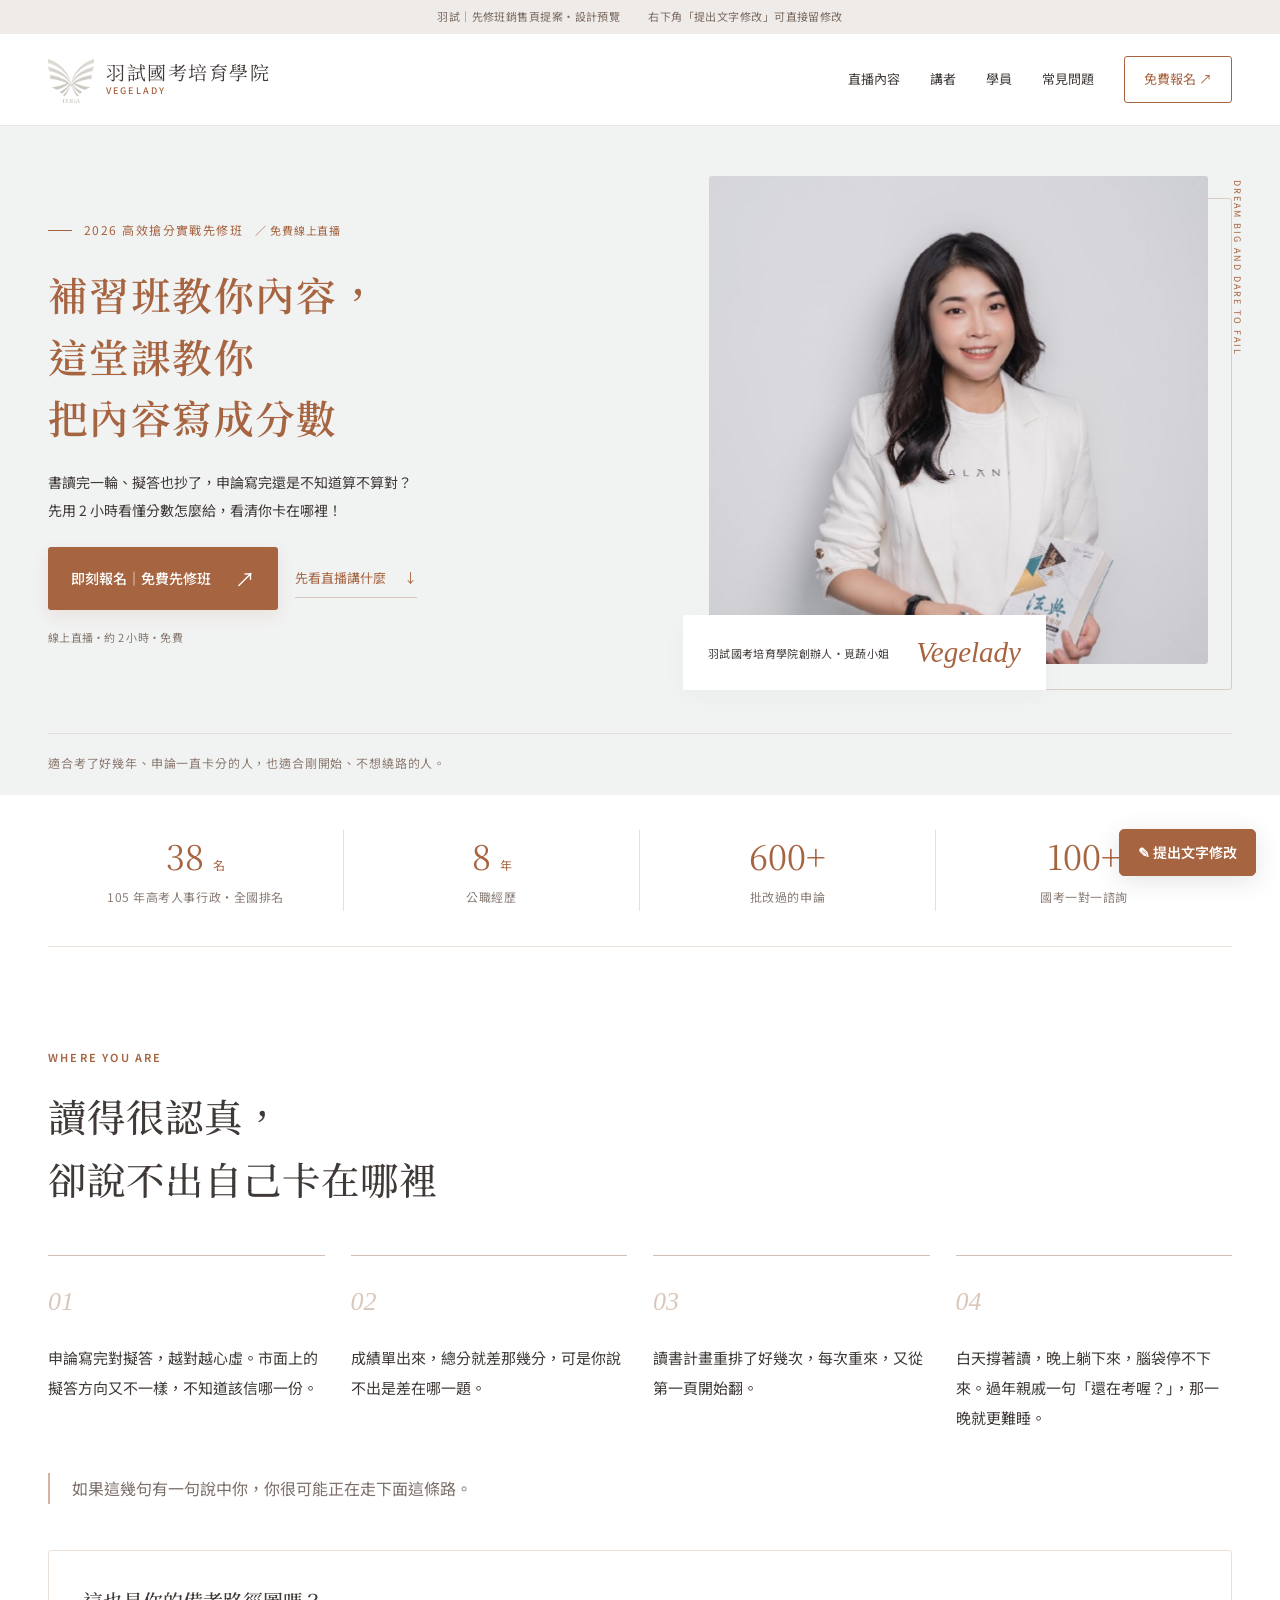
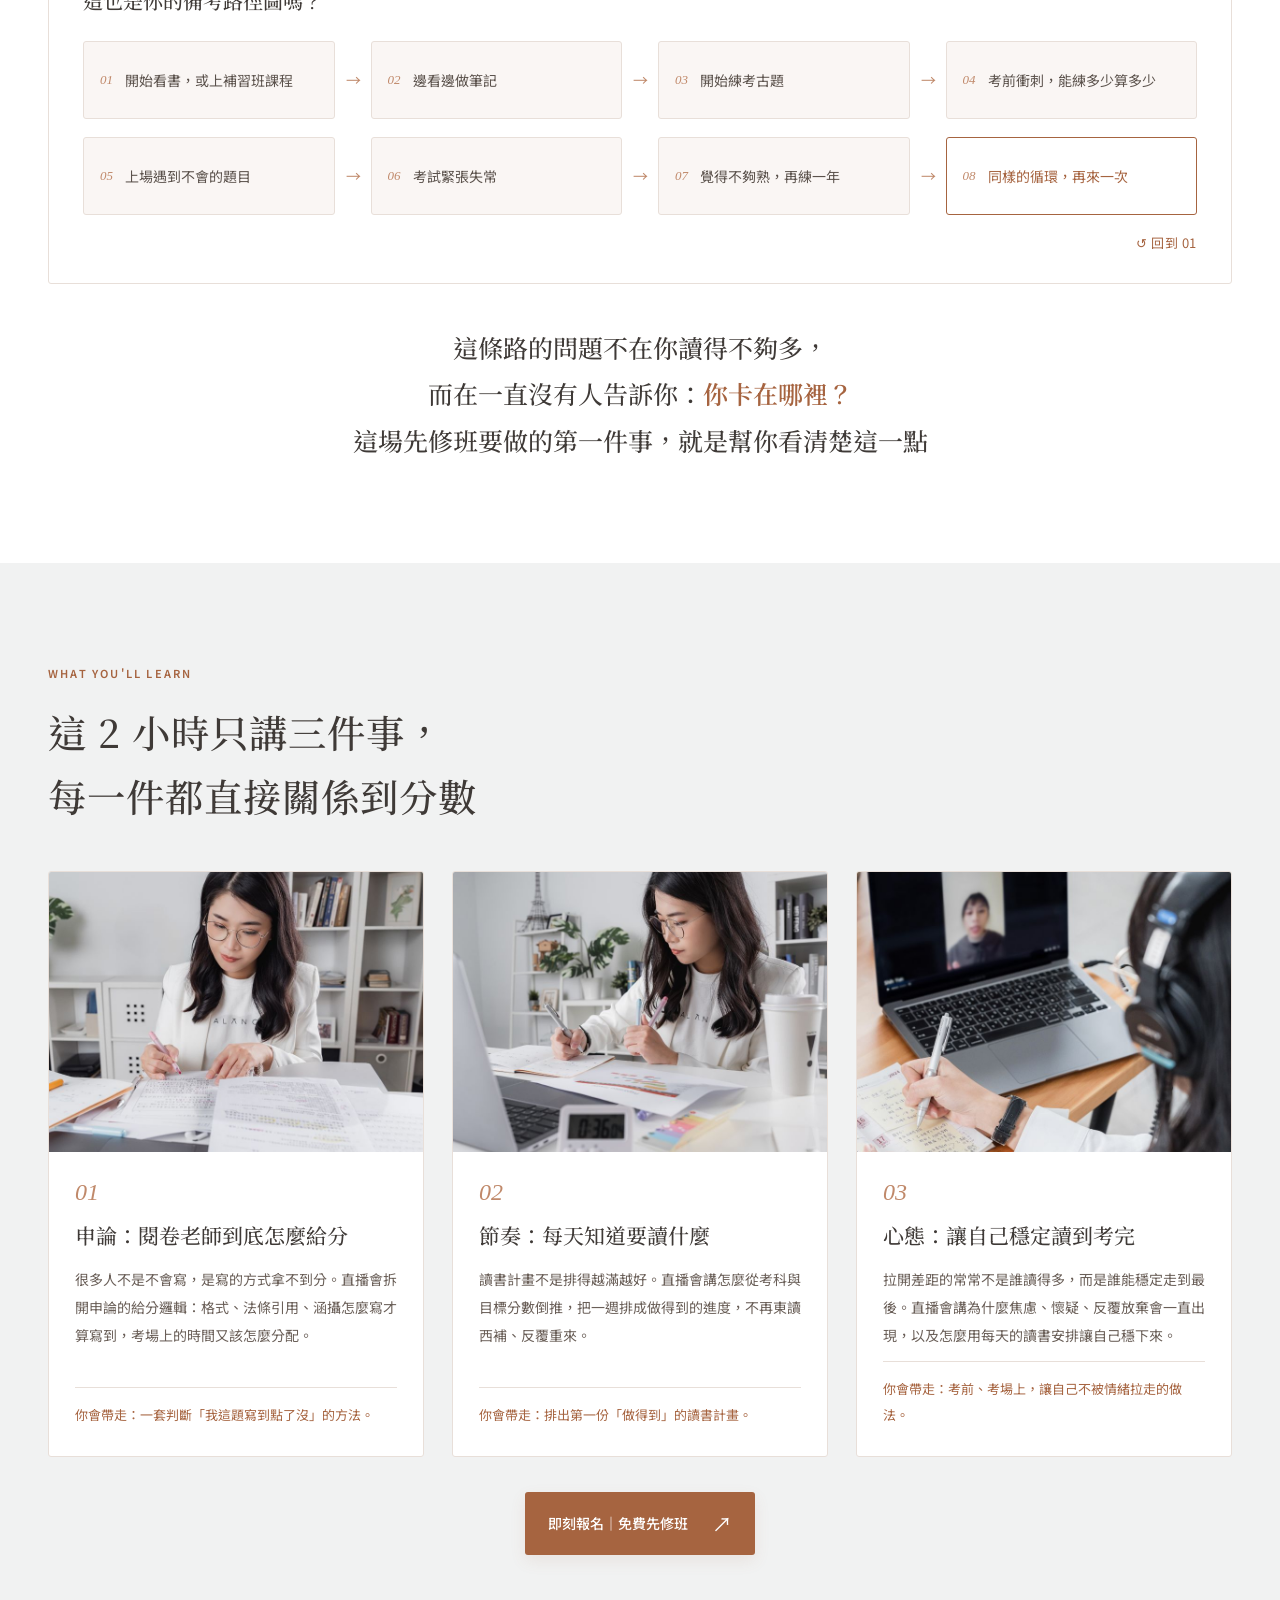
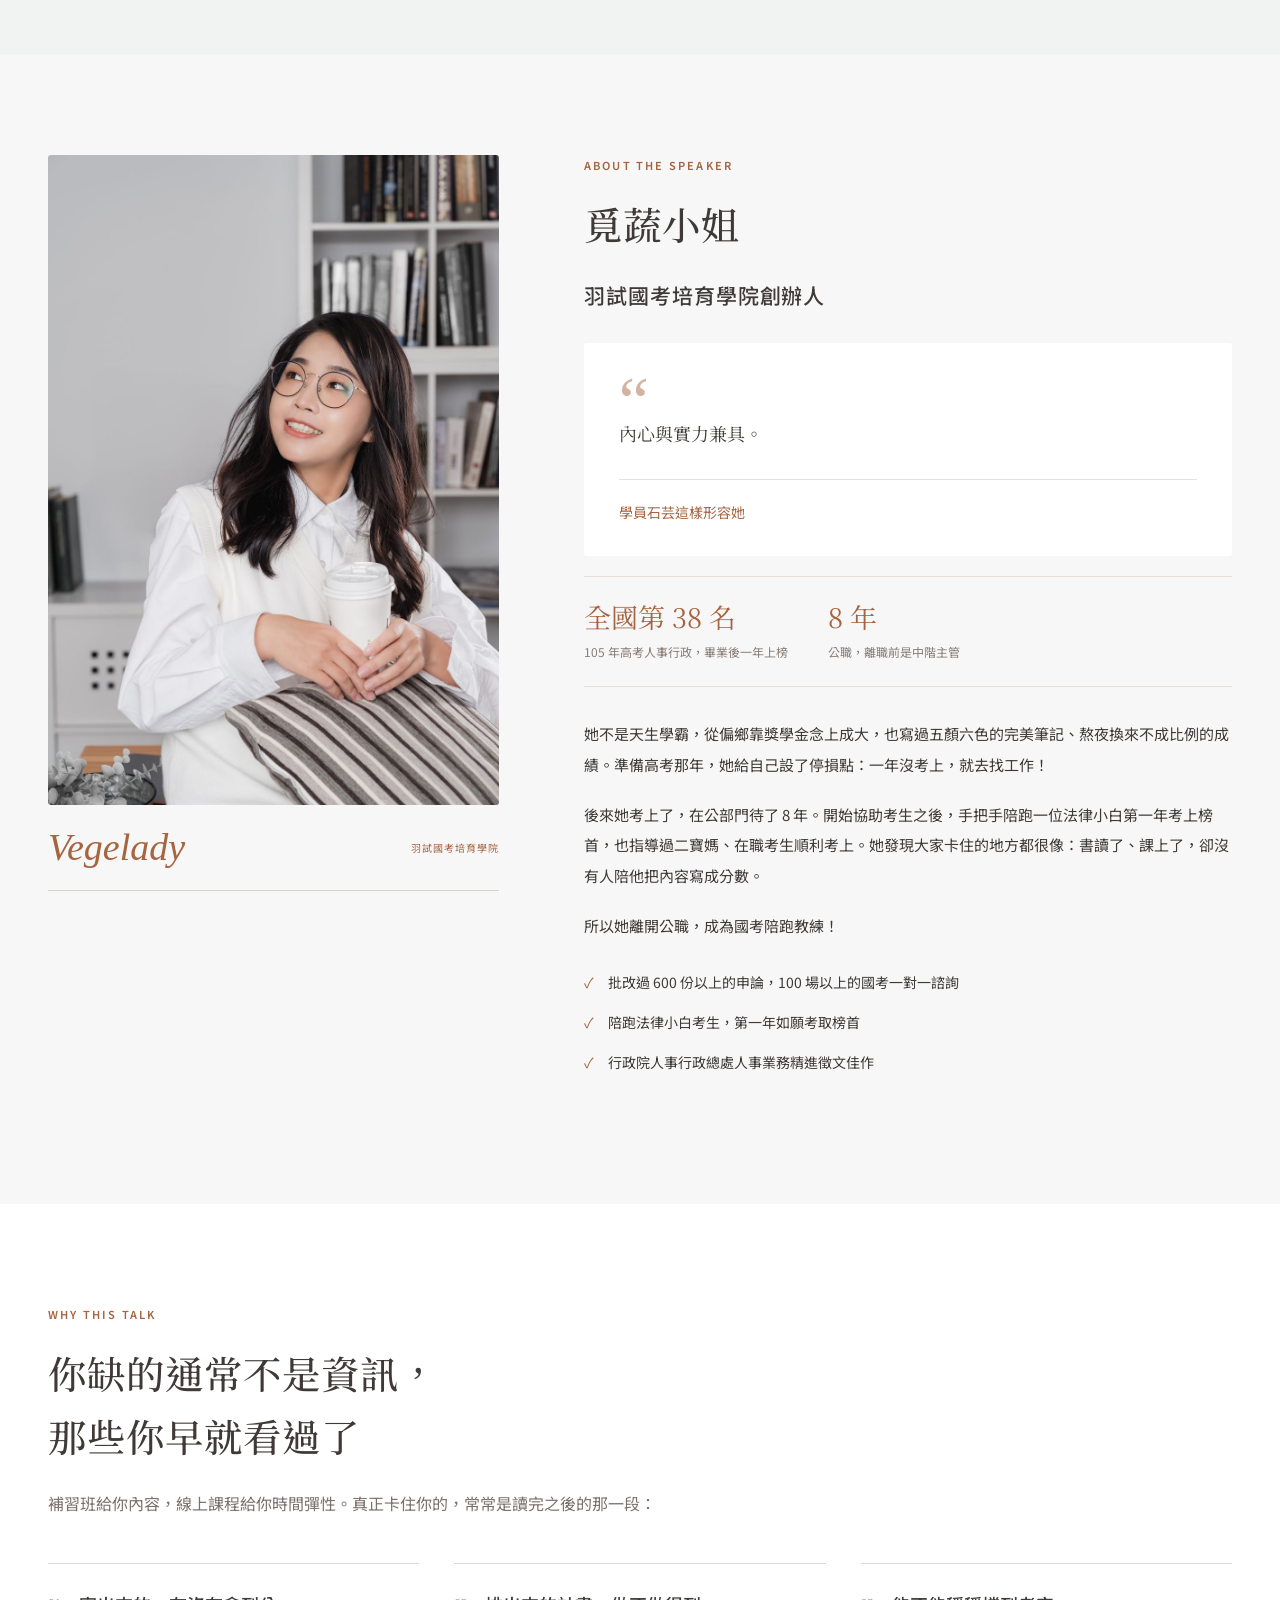
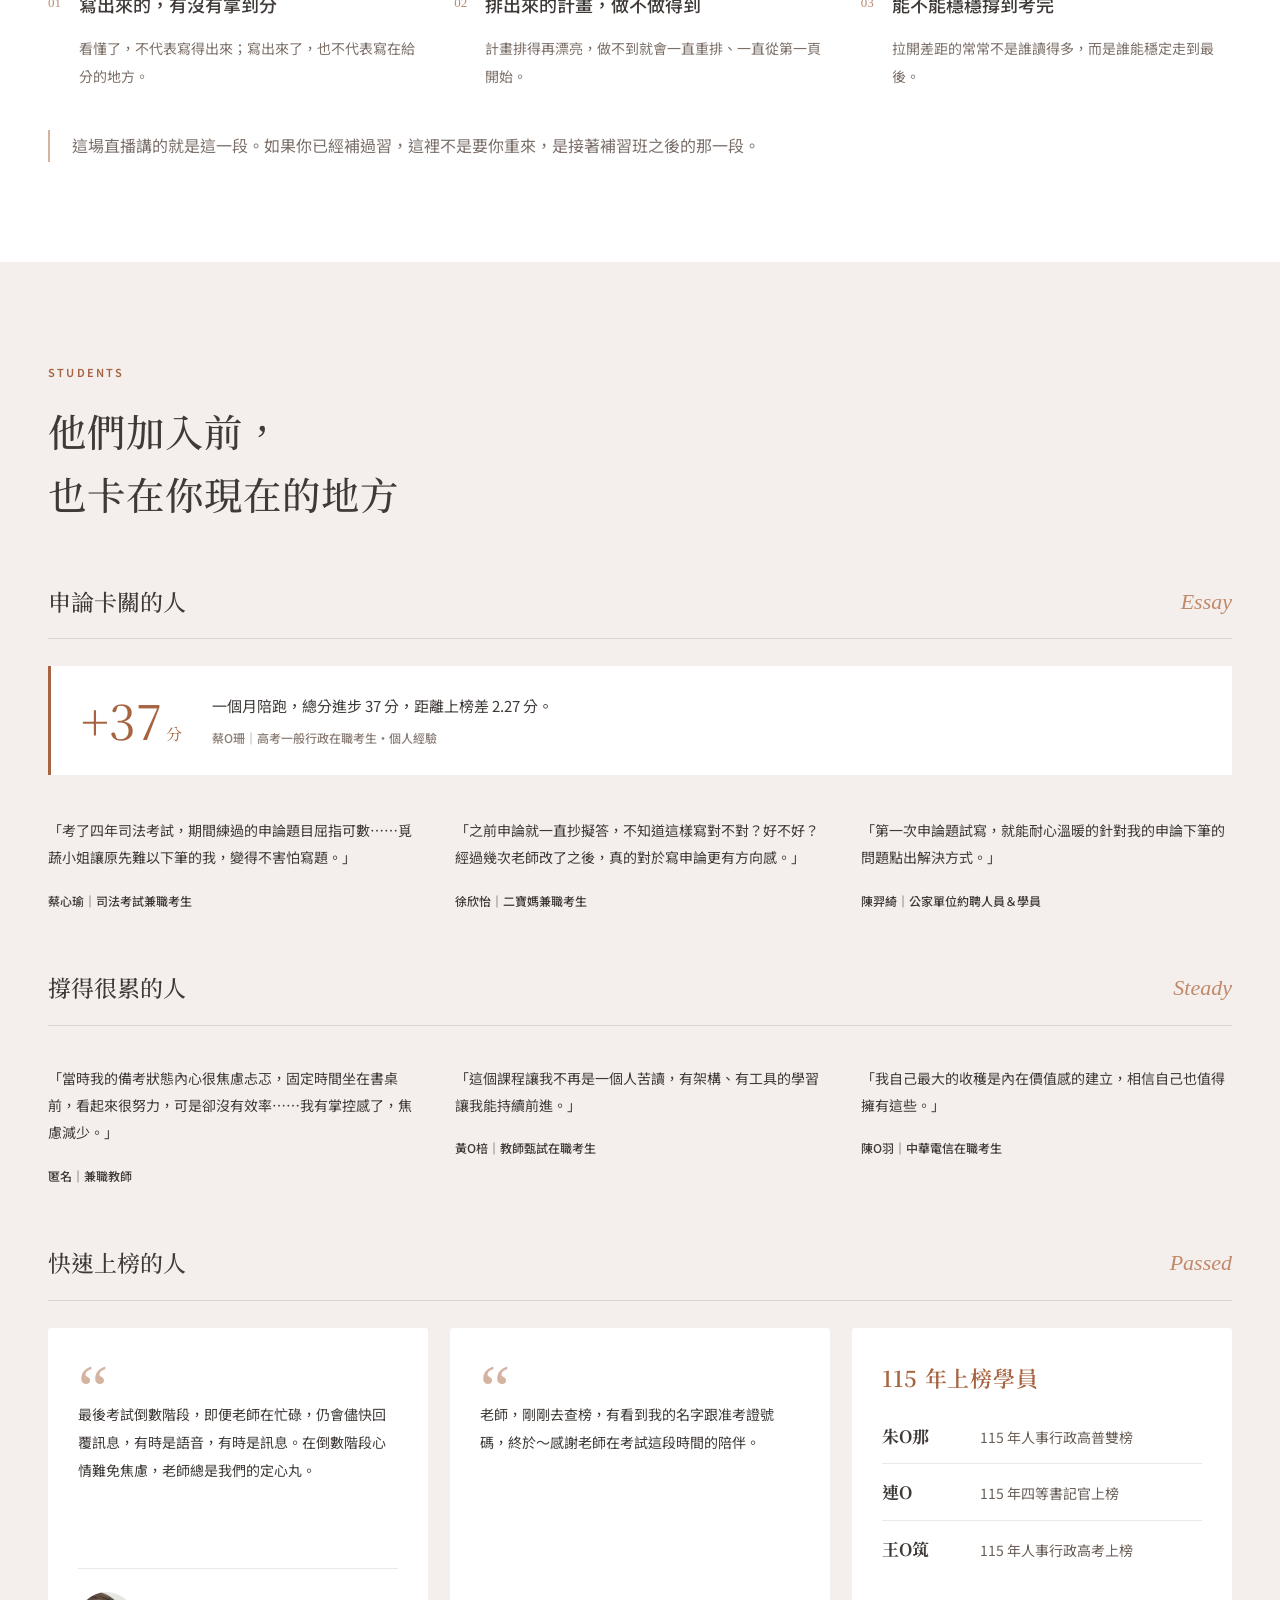
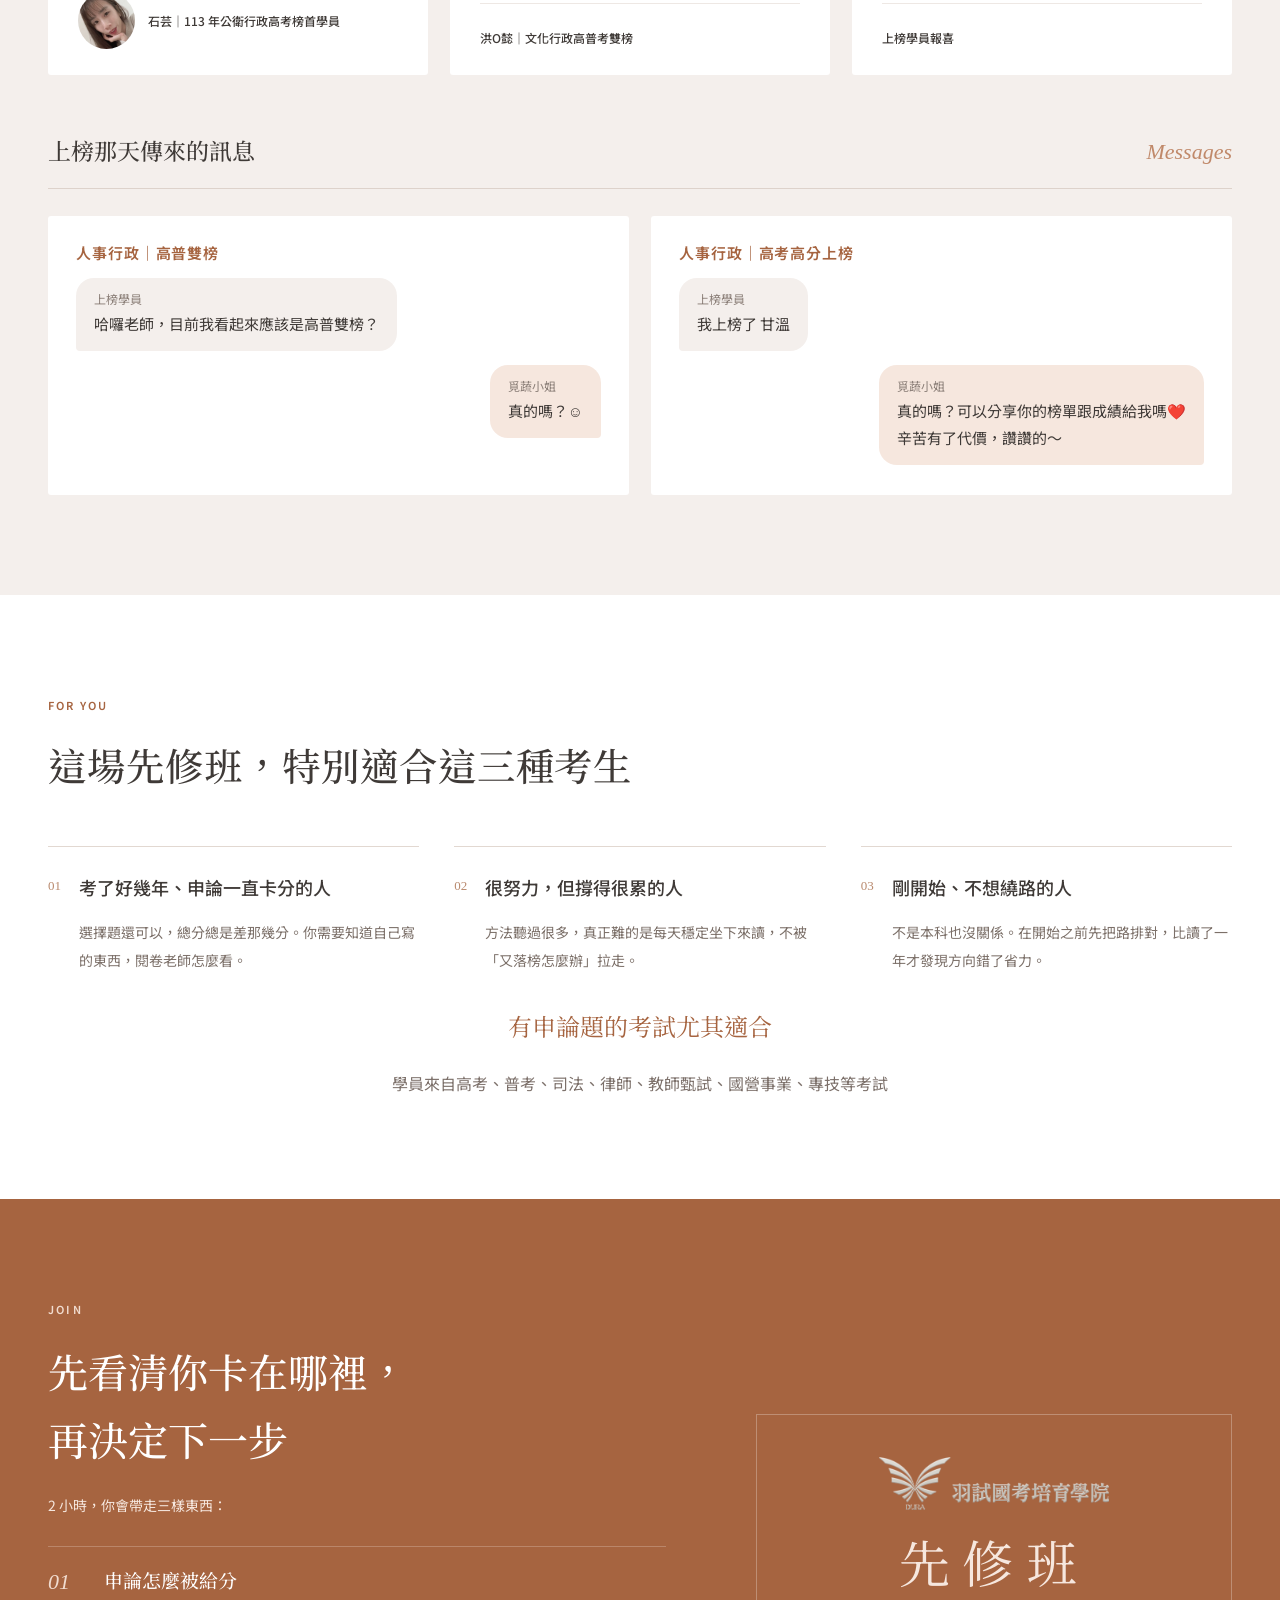
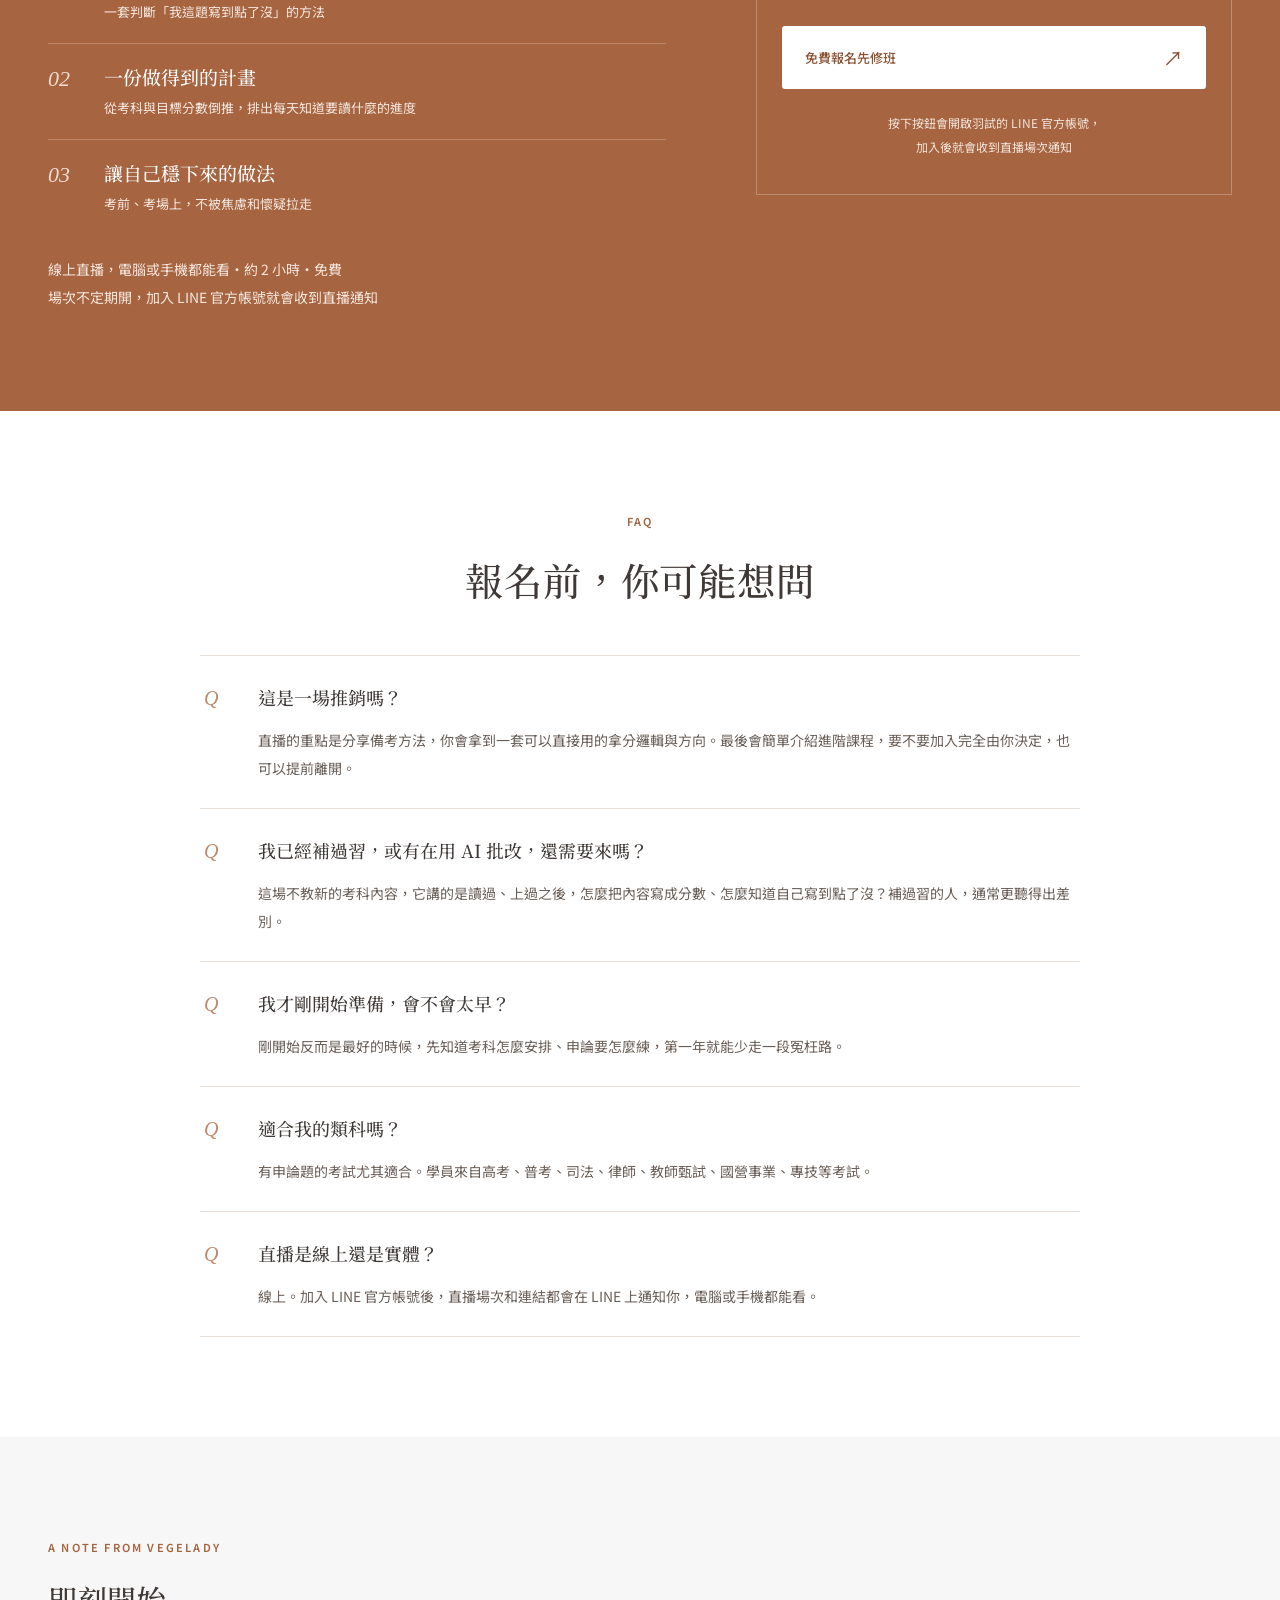
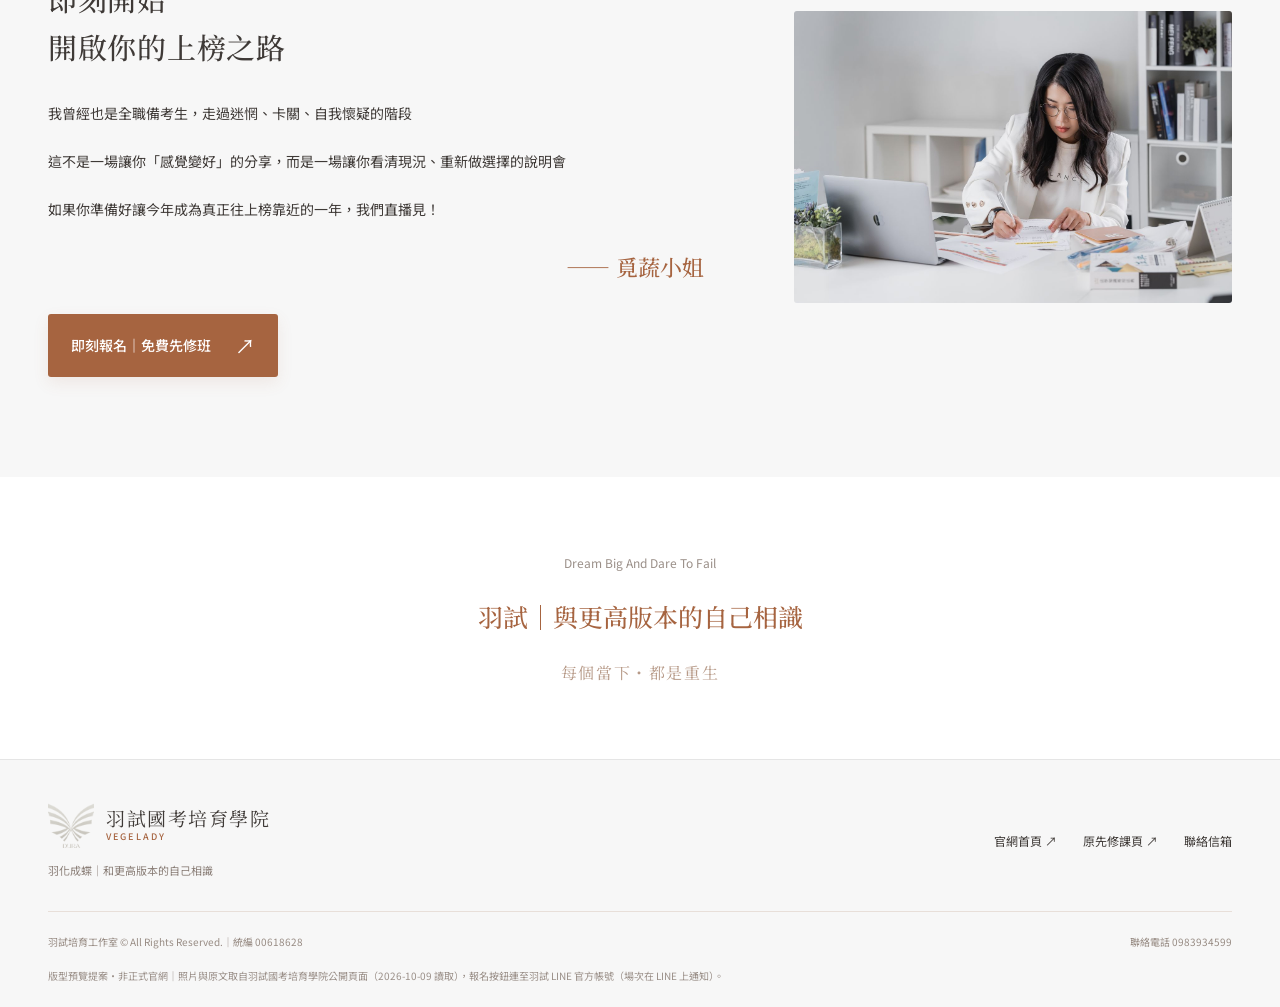
==== commit a2ae42d4: "Registration goes through the LINE official account: CTAs link to LINE, no session date on the page " ====
--- a/index.html
+++ b/index.html
@@ -1,6 +1,6 @@
 <!DOCTYPE html>
 <html lang="zh-Hant"><head><meta charset="utf-8"><meta name="viewport" content="width=device-width,initial-scale=1"><meta name="robots" content="noindex,nofollow"><meta name="description" content="羽試國考培育學院免費先修班銷售頁排版預覽。"><meta name="theme-color" content="#a66440"><title>羽試・2026 高效搶分實戰先修班｜銷售頁預覽</title><link rel="preconnect" href="https://fonts.googleapis.com"><link rel="preconnect" href="https://fonts.gstatic.com" crossorigin><link href="https://fonts.googleapis.com/css2?family=Noto+Sans+TC:wght@400;500;600;700&amp;family=Noto+Serif+TC:wght@400;500;600;700&amp;display=swap" rel="stylesheet"><link rel="stylesheet" href="styles.css"><script defer src="script.js"></script><link rel="stylesheet" href="review.css"><script defer src="review-core.js"></script><script defer src="review.js"></script></head>
-<body data-review-page="landing" data-review-revision="yushi-lp-2026-10-11" data-review-title="羽試 先修班銷售頁">
+<body data-review-page="landing" data-review-revision="yushi-lp-2026-10-12" data-review-title="羽試 先修班銷售頁">
 <a class="skip-link" href="#main">跳至主要內容</a>
 <div class="preview-bar"><span>羽試｜先修班銷售頁提案・設計預覽</span><span>右下角「提出文字修改」可直接留修改</span></div>
 <header class="site-header"><div class="wrap header-inner"><a class="logo" href="#main" aria-label="羽試國考培育學院 回到頁首"><img src="assets/logo-mark.png" alt="" width="46" height="46"><span class="logo-text">羽試國考培育學院<small>VEGELADY</small></span></a><button class="menu-toggle" aria-controls="main-nav" aria-expanded="false" aria-label="開啟導覽選單">選單 <span aria-hidden="true">☰</span></button><nav class="main-nav" id="main-nav" aria-label="主要導覽"><a href="#learn" data-copy-id="copy-001" data-copy-label="導覽與頁尾">直播內容</a><a href="#speaker" data-copy-id="copy-002" data-copy-label="導覽與頁尾">講者</a><a href="#students" data-copy-id="copy-003" data-copy-label="導覽與頁尾">學員</a><a href="#faq" data-copy-id="copy-004" data-copy-label="導覽與頁尾">常見問題</a><a class="nav-cta" href="#signup" data-copy-id="copy-005" data-copy-label="導覽與頁尾">免費報名 <span aria-hidden="true">↗</span></a></nav></div></header>
@@ -13,7 +13,7 @@
       <h1 class="hero-title hero-title--long" data-copy-id="copy-007" data-copy-label="第一屏">補習班教你內容，<br>這堂課教你<br>把內容寫成分數</h1>
       <p class="hero-description" data-copy-id="copy-008" data-copy-label="第一屏">書讀完一輪、擬答也抄了，申論寫完還是不知道算不算對？<br>先用 2 小時看懂分數怎麼給，<span class="nowrap">看清你卡在哪裡！</span></p>
       <div class="hero-actions">
-        <a class="button button-primary" href="#signup" data-copy-id="copy-009" data-copy-label="第一屏">即刻報名｜免費先修班<span aria-hidden="true">↗</span></a>
+        <a class="button button-primary" href="https://lin.ee/fqVra6s" target="_blank" rel="noopener noreferrer" data-copy-id="copy-009" data-copy-label="第一屏">即刻報名｜免費先修班<span aria-hidden="true">↗</span></a>
         <a class="text-link" href="#learn" data-copy-id="copy-010" data-copy-label="第一屏">先看直播講什麼 <span aria-hidden="true">↓</span></a>
       </div>
       <p class="hero-meta" data-copy-id="copy-011" data-copy-label="第一屏">線上直播・約 2 小時・免費</p>
@@ -100,7 +100,7 @@
         </div>
       </article>
     </div>
-    <div class="section-action"><a class="button button-primary" href="#signup" data-copy-id="copy-048" data-copy-label="直播三件事">即刻報名｜免費先修班<span aria-hidden="true">↗</span></a></div>
+    <div class="section-action"><a class="button button-primary" href="https://lin.ee/fqVra6s" target="_blank" rel="noopener noreferrer" data-copy-id="copy-048" data-copy-label="直播三件事">即刻報名｜免費先修班<span aria-hidden="true">↗</span></a></div>
   </div>
 </section>
 
@@ -245,13 +245,13 @@
         <li><strong data-copy-id="copy-122" data-copy-label="報名">一份做得到的計畫</strong><span data-copy-id="copy-123" data-copy-label="報名">從考科與目標分數倒推，排出每天知道要讀什麼的進度</span></li>
         <li><strong data-copy-id="copy-124" data-copy-label="報名">讓自己穩下來的做法</strong><span data-copy-id="copy-125" data-copy-label="報名">考前、考場上，不被焦慮和懷疑拉走</span></li>
       </ol>
-      <p class="signup-facts"><span data-copy-id="copy-126" data-copy-label="報名">線上直播，電腦或手機都能看・約 2 小時・免費</span><br><span data-copy-id="copy-127" data-copy-label="報名">場次：籌備中</span><span class="pending">等客戶給日期</span></p>
+      <p class="signup-facts"><span data-copy-id="copy-126" data-copy-label="報名">線上直播，電腦或手機都能看・約 2 小時・免費</span><br><span data-copy-id="copy-127" data-copy-label="報名">場次不定期開，加入 LINE 官方帳號就會收到直播通知</span></p>
     </div>
     <div class="signup-details">
       <img class="signup-logo" src="assets/logo-wordmark.png" alt="羽試國考培育學院" width="230" loading="lazy" decoding="async">
       <span class="signup-mark" data-copy-id="copy-128" data-copy-label="報名">先修班</span>
-      <a class="button button-light" href="https://go.vegelady.com/#form" target="_blank" rel="noopener noreferrer" data-copy-id="copy-129" data-copy-label="報名">免費報名先修班<span aria-hidden="true">↗</span></a>
-      <p data-copy-id="copy-130" data-copy-label="報名">正式上線時，報名表會直接放在這一區。<br>預覽頁的按鈕先連到目前的報名表。</p>
+      <a class="button button-light" href="https://lin.ee/fqVra6s" target="_blank" rel="noopener noreferrer" data-copy-id="copy-129" data-copy-label="報名">免費報名先修班<span aria-hidden="true">↗</span></a>
+      <p data-copy-id="copy-130" data-copy-label="報名">按下按鈕會開啟羽試的 LINE 官方帳號，<br>加入後就會收到直播場次通知</p>
     </div>
   </div>
 </section>
@@ -267,7 +267,7 @@
       <div class="faq-item"><span class="faq-q-mark" aria-hidden="true">Q</span><h3 data-copy-id="copy-134" data-copy-label="常見問題">我已經補過習，或有在用 AI 批改，還需要來嗎？</h3><p data-copy-id="copy-135" data-copy-label="常見問題">這場不教新的考科內容，它講的是讀過、上過之後，怎麼把內容寫成分數、怎麼知道自己寫到點了沒？補過習的人，通常更聽得出差別。</p></div>
       <div class="faq-item"><span class="faq-q-mark" aria-hidden="true">Q</span><h3 data-copy-id="copy-136" data-copy-label="常見問題">我才剛開始準備，會不會太早？</h3><p data-copy-id="copy-137" data-copy-label="常見問題">剛開始反而是最好的時候，先知道考科怎麼安排、申論要怎麼練，第一年就能少走一段冤枉路。</p></div>
       <div class="faq-item"><span class="faq-q-mark" aria-hidden="true">Q</span><h3 data-copy-id="copy-138" data-copy-label="常見問題">適合我的類科嗎？</h3><p data-copy-id="copy-139" data-copy-label="常見問題">有申論題的考試尤其適合。學員來自高考、普考、司法、律師、教師甄試、國營事業、專技等考試。</p></div>
-      <div class="faq-item"><span class="faq-q-mark" aria-hidden="true">Q</span><h3 data-copy-id="copy-140" data-copy-label="常見問題">直播是線上還是實體？</h3><p data-copy-id="copy-141" data-copy-label="常見問題">線上。報名成功後，系統會寄信給你直播連結與時間提醒，電腦或手機都能看。</p></div>
+      <div class="faq-item"><span class="faq-q-mark" aria-hidden="true">Q</span><h3 data-copy-id="copy-140" data-copy-label="常見問題">直播是線上還是實體？</h3><p data-copy-id="copy-141" data-copy-label="常見問題">線上。加入 LINE 官方帳號後，直播場次和連結都會在 LINE 上通知你，電腦或手機都能看。</p></div>
     </div>
   </div>
 </section>
@@ -285,7 +285,7 @@
         <p data-copy-id="copy-145" data-copy-label="覓蔬小姐的邀請">如果你準備好讓今年成為真正往上榜靠近的一年，我們直播見！</p>
       </div>
       <p class="letter-sign" data-copy-id="copy-146" data-copy-label="覓蔬小姐的邀請">—— 覓蔬小姐</p>
-      <div class="hero-actions"><a class="button button-primary" href="#signup" data-copy-id="copy-147" data-copy-label="覓蔬小姐的邀請">即刻報名｜免費先修班<span aria-hidden="true">↗</span></a></div>
+      <div class="hero-actions"><a class="button button-primary" href="https://lin.ee/fqVra6s" target="_blank" rel="noopener noreferrer" data-copy-id="copy-147" data-copy-label="覓蔬小姐的邀請">即刻報名｜免費先修班<span aria-hidden="true">↗</span></a></div>
     </div>
     <figure class="story-image"><img src="assets/desk-writing.jpg" alt="覓蔬小姐在書桌前寫筆記" loading="lazy" decoding="async"></figure>
   </div>
@@ -297,6 +297,6 @@
   <h2 data-copy-id="copy-149" data-copy-label="結尾">羽試｜與更高版本的自己相識</h2>
   <span data-copy-id="copy-150" data-copy-label="結尾">每個當下・都是重生</span>
 </section>
-<footer class="site-footer"><div class="wrap"><div class="footer-inner"><div><a class="logo" href="#main" aria-label="回到頁首"><img src="assets/logo-mark.png" alt="" width="46" height="46"><span class="logo-text">羽試國考培育學院<small>VEGELADY</small></span></a><p data-copy-id="copy-151" data-copy-label="導覽與頁尾">羽化成蝶｜和更高版本的自己相識</p></div><div class="footer-links"><a href="https://vegelady.com/" target="_blank" rel="noopener noreferrer">官網首頁 ↗</a><a href="https://vegelady.com/free-course/" target="_blank" rel="noopener noreferrer">原先修課頁 ↗</a><a href="mailto:dura@vegelady.com">聯絡信箱</a></div></div><div class="footer-bottom"><span>羽試培育工作室 © All Rights Reserved.｜統編 00618628</span><span>聯絡電話 0983934599</span></div><p class="preview-note">版型預覽提案・非正式官網｜照片與原文取自羽試國考培育學院公開頁面（2026-10-09 讀取），報名按鈕連至目前的報名表。</p></div></footer>
-<div class="mobile-cta"><span>免費線上先修班</span><a href="https://go.vegelady.com/#form" target="_blank" rel="noopener noreferrer">免費報名 ↗</a></div>
+<footer class="site-footer"><div class="wrap"><div class="footer-inner"><div><a class="logo" href="#main" aria-label="回到頁首"><img src="assets/logo-mark.png" alt="" width="46" height="46"><span class="logo-text">羽試國考培育學院<small>VEGELADY</small></span></a><p data-copy-id="copy-151" data-copy-label="導覽與頁尾">羽化成蝶｜和更高版本的自己相識</p></div><div class="footer-links"><a href="https://vegelady.com/" target="_blank" rel="noopener noreferrer">官網首頁 ↗</a><a href="https://vegelady.com/free-course/" target="_blank" rel="noopener noreferrer">原先修課頁 ↗</a><a href="mailto:dura@vegelady.com">聯絡信箱</a></div></div><div class="footer-bottom"><span>羽試培育工作室 © All Rights Reserved.｜統編 00618628</span><span>聯絡電話 0983934599</span></div><p class="preview-note">版型預覽提案・非正式官網｜照片與原文取自羽試國考培育學院公開頁面（2026-10-09 讀取），報名按鈕連至羽試 LINE 官方帳號（場次在 LINE 上通知）。</p></div></footer>
+<div class="mobile-cta"><span>免費線上先修班</span><a href="https://lin.ee/fqVra6s" target="_blank" rel="noopener noreferrer">免費報名 ↗</a></div>
 </body></html>
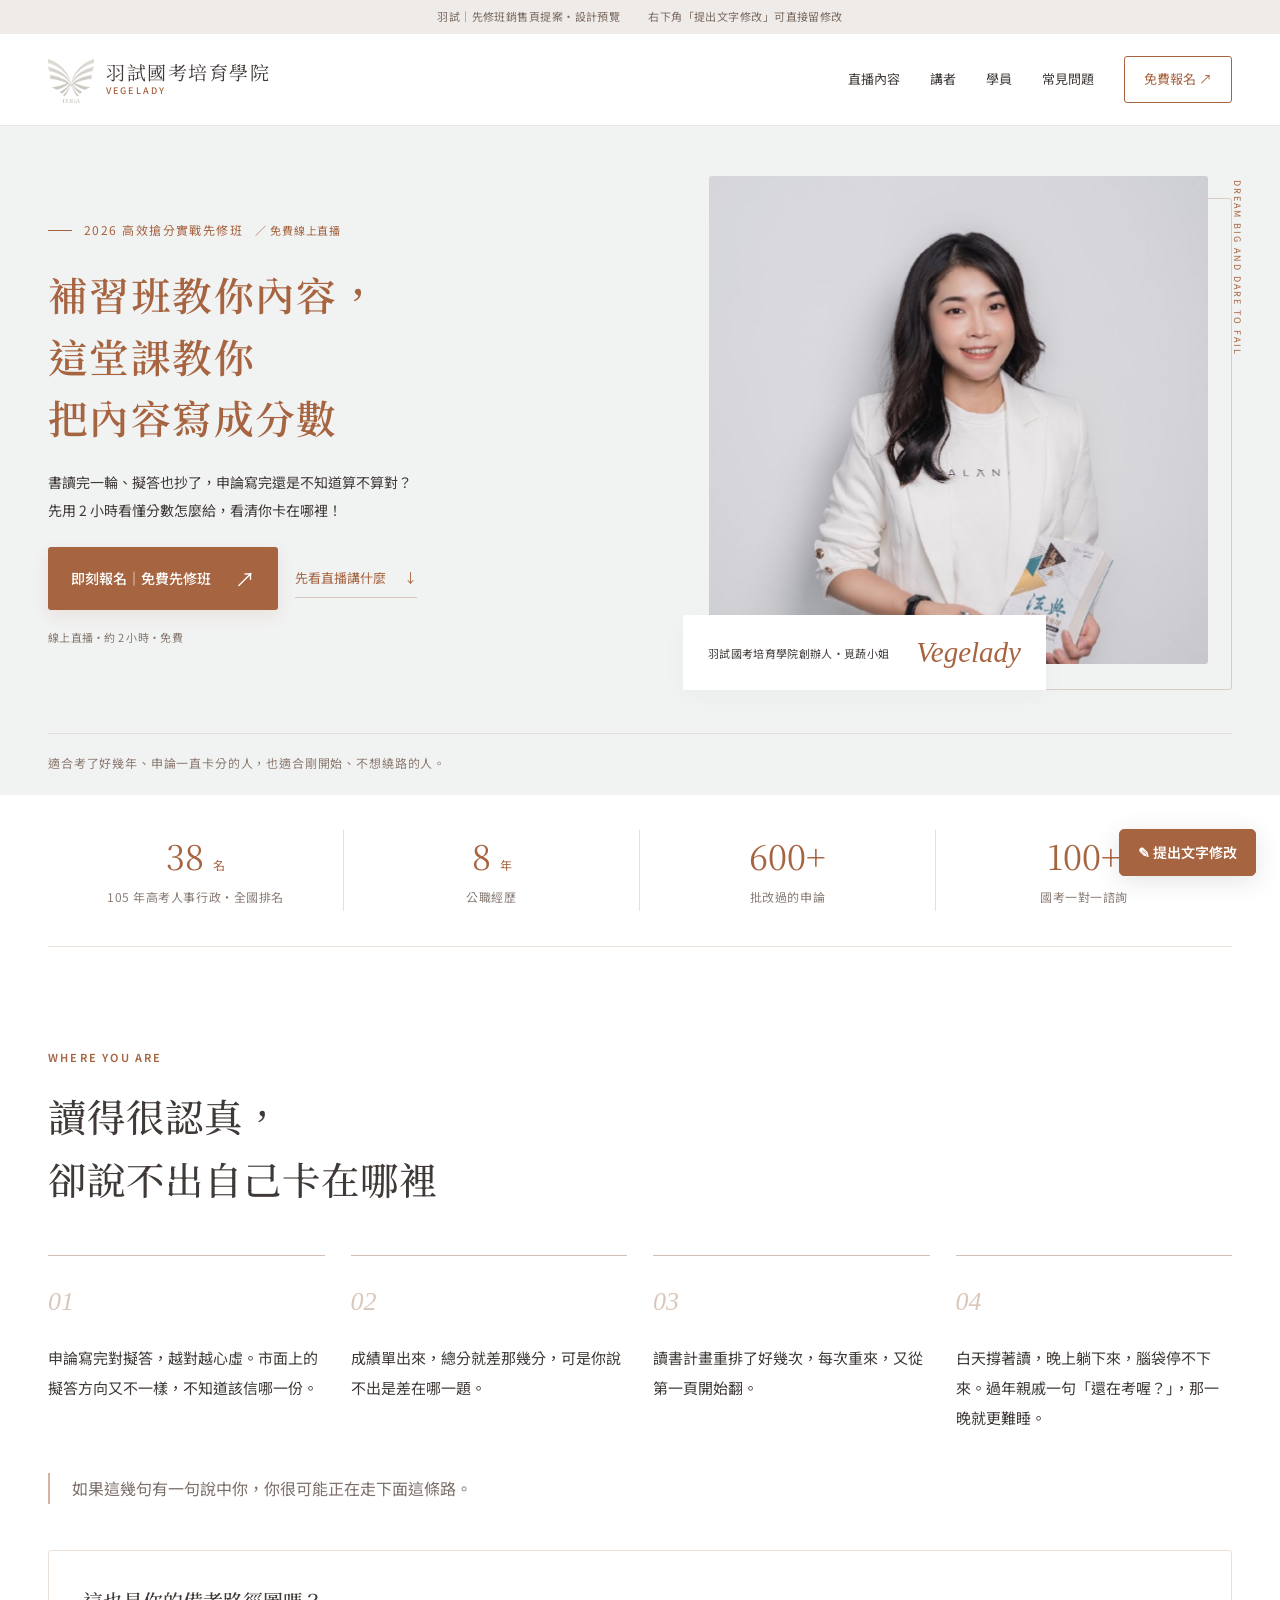
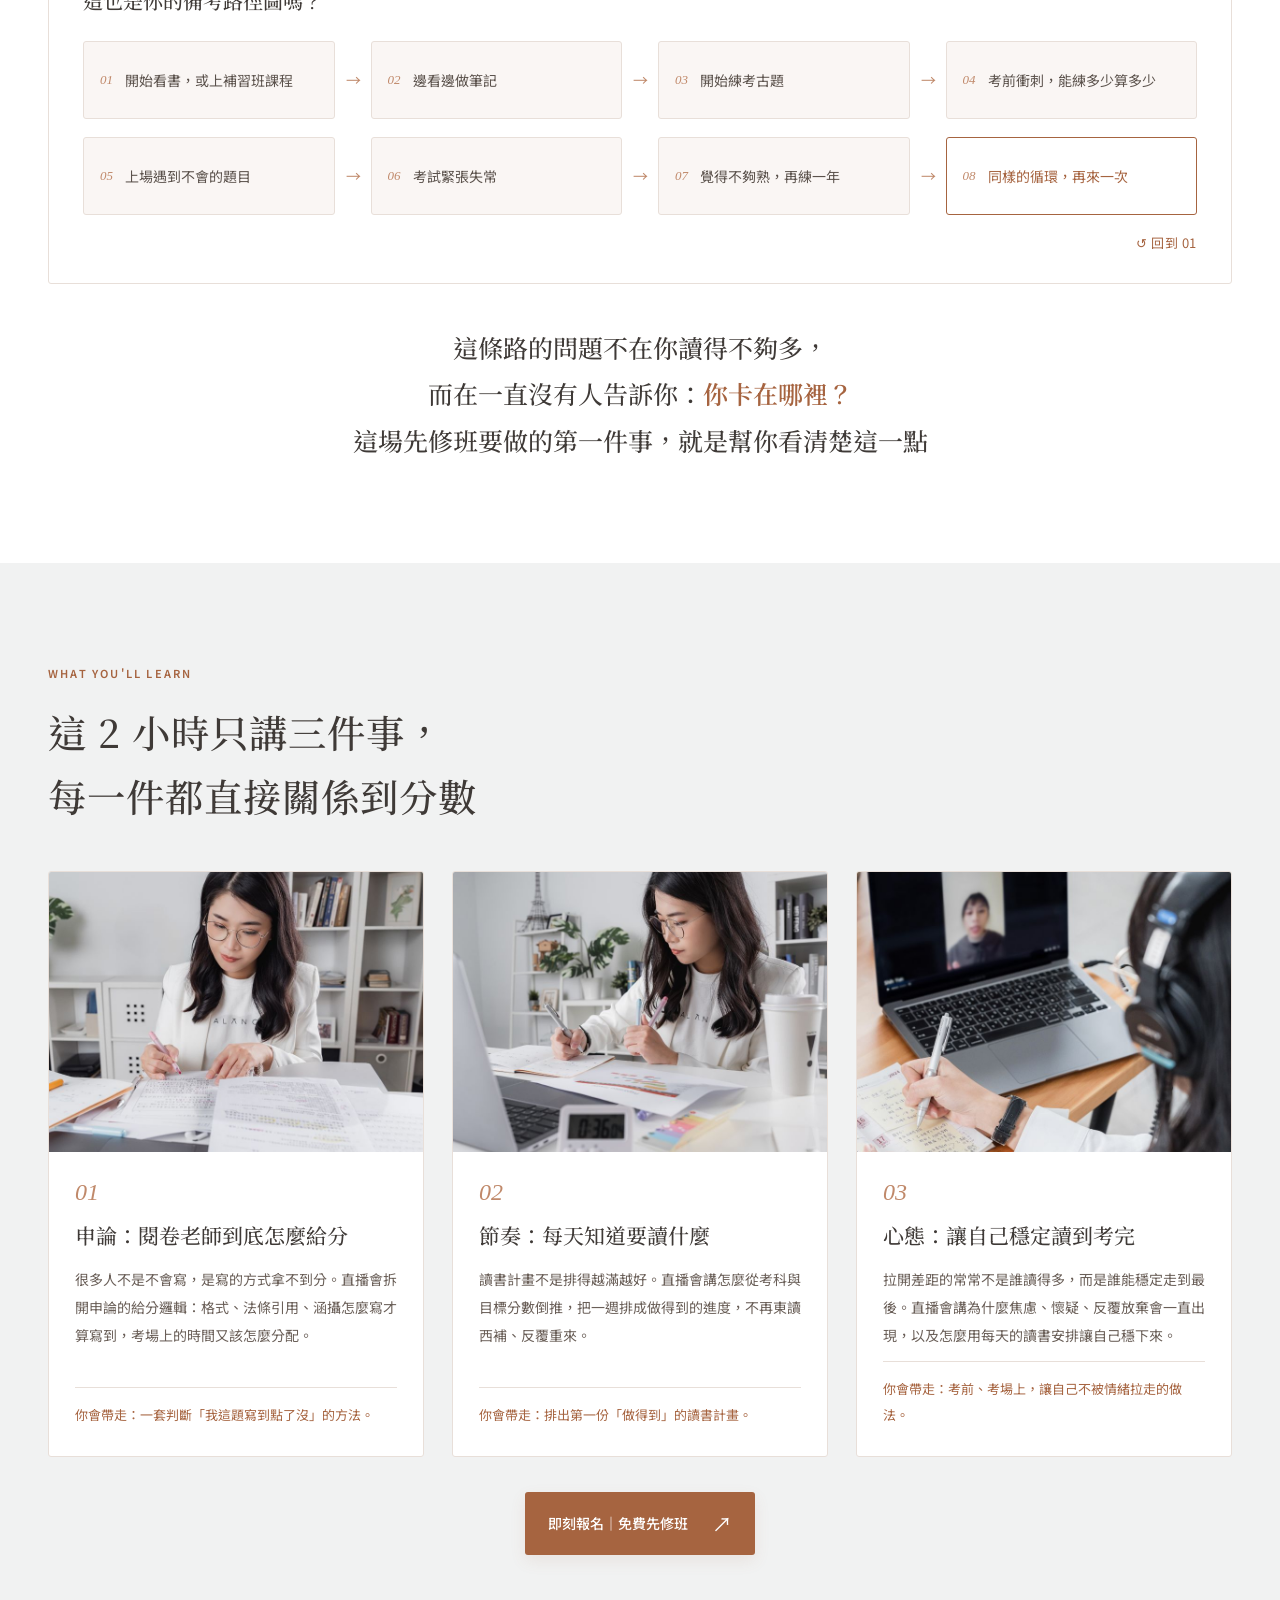
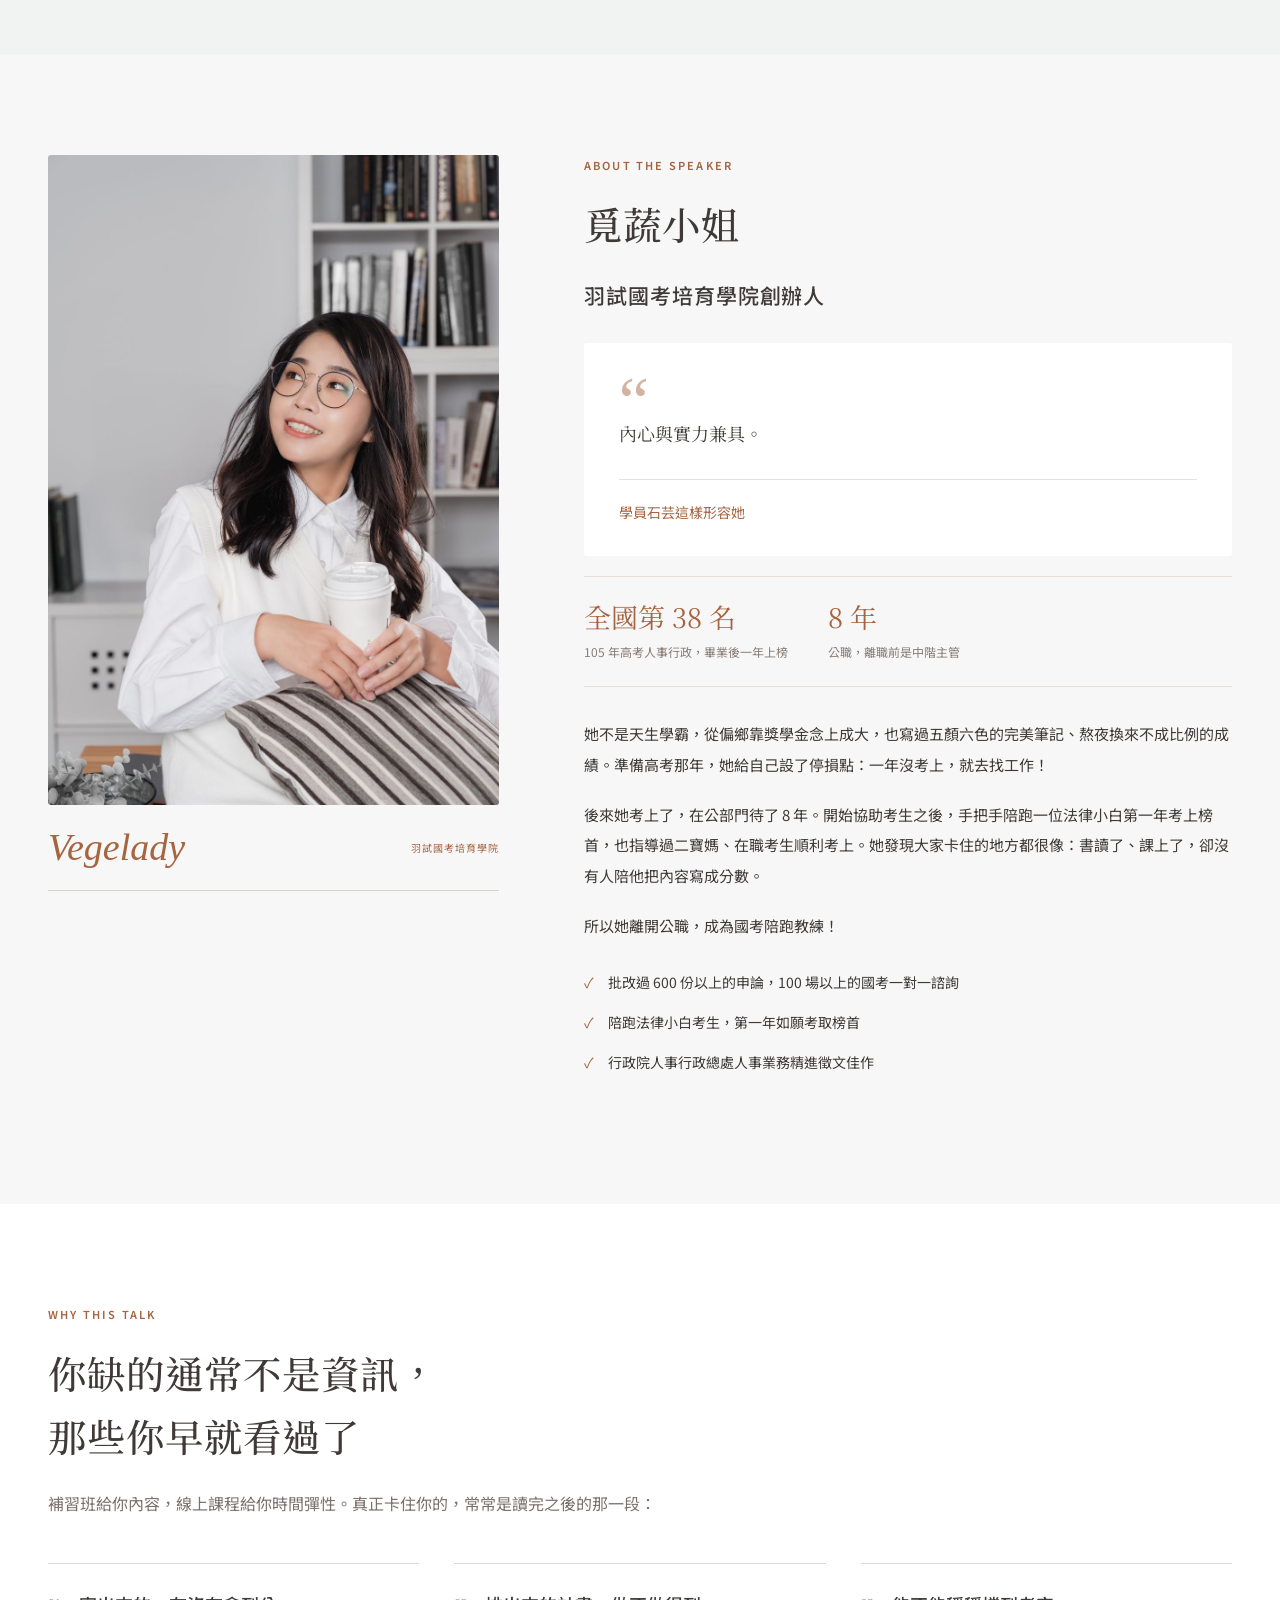
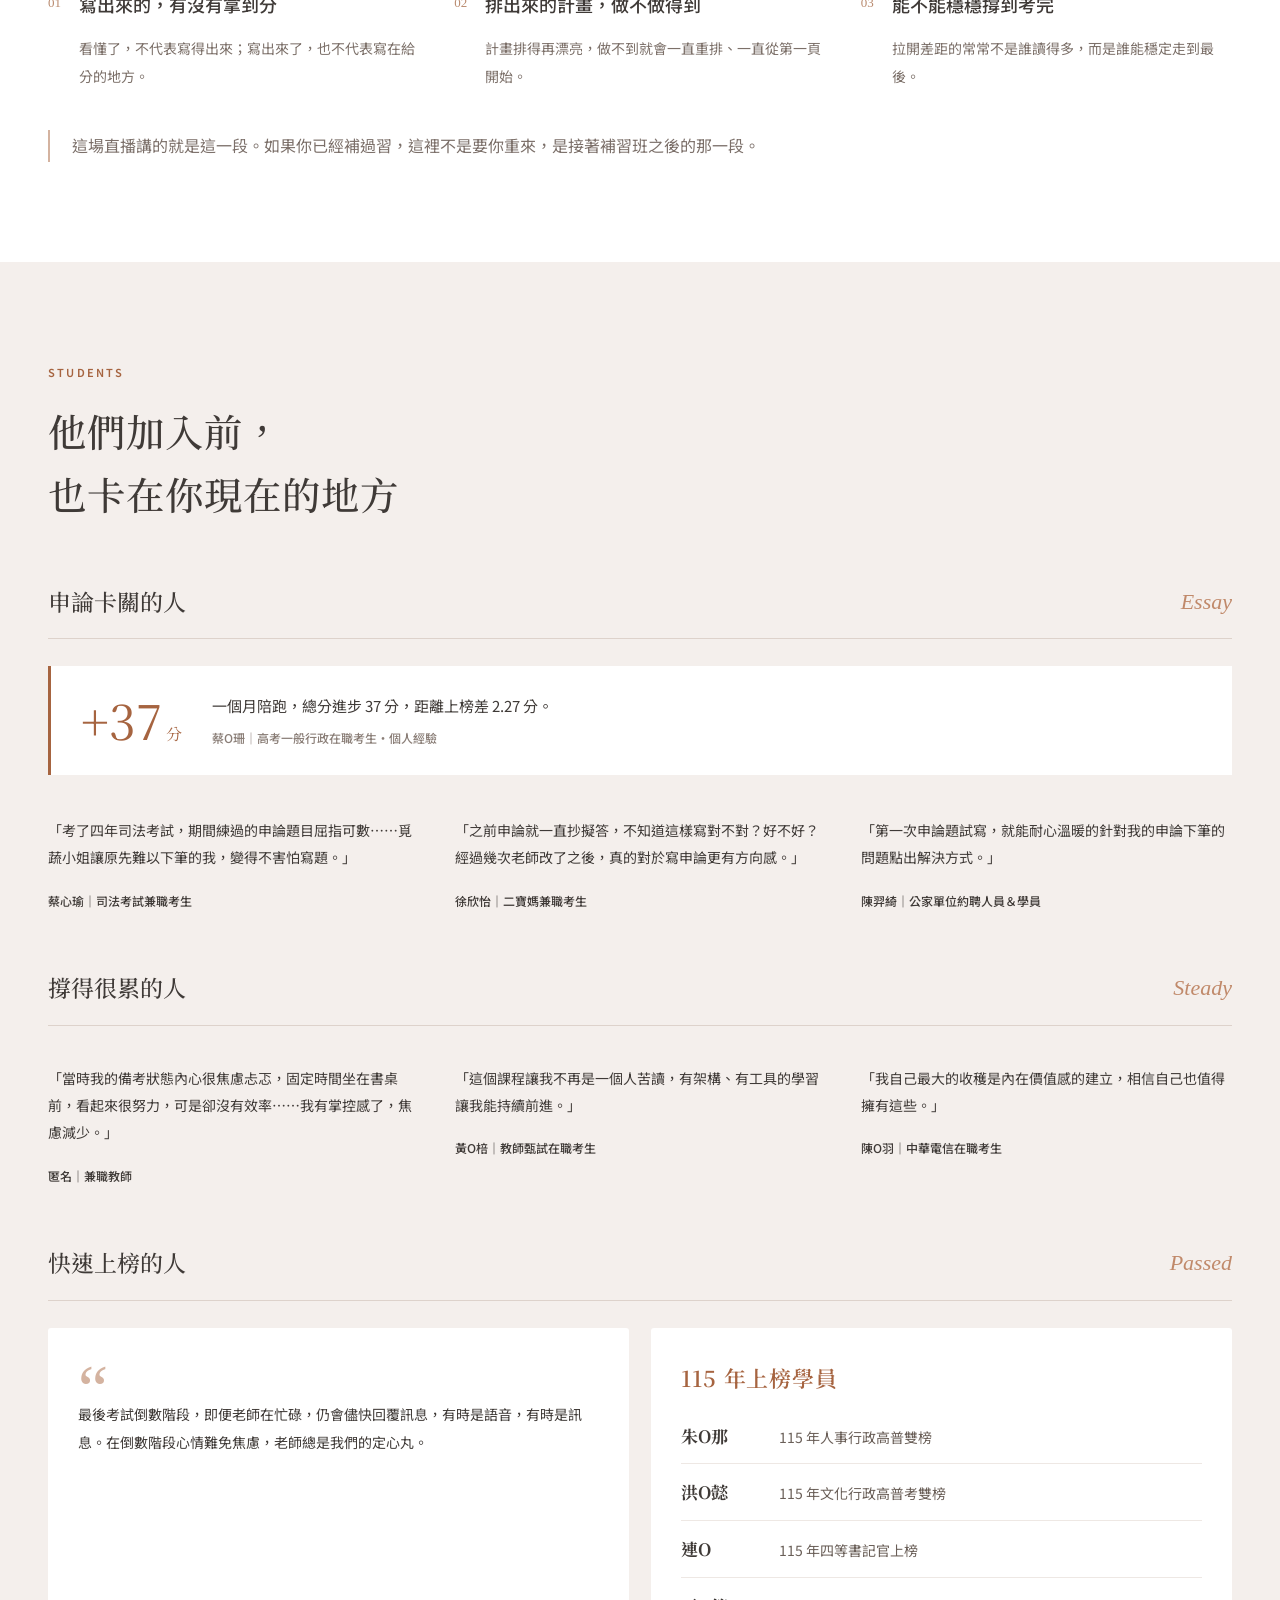
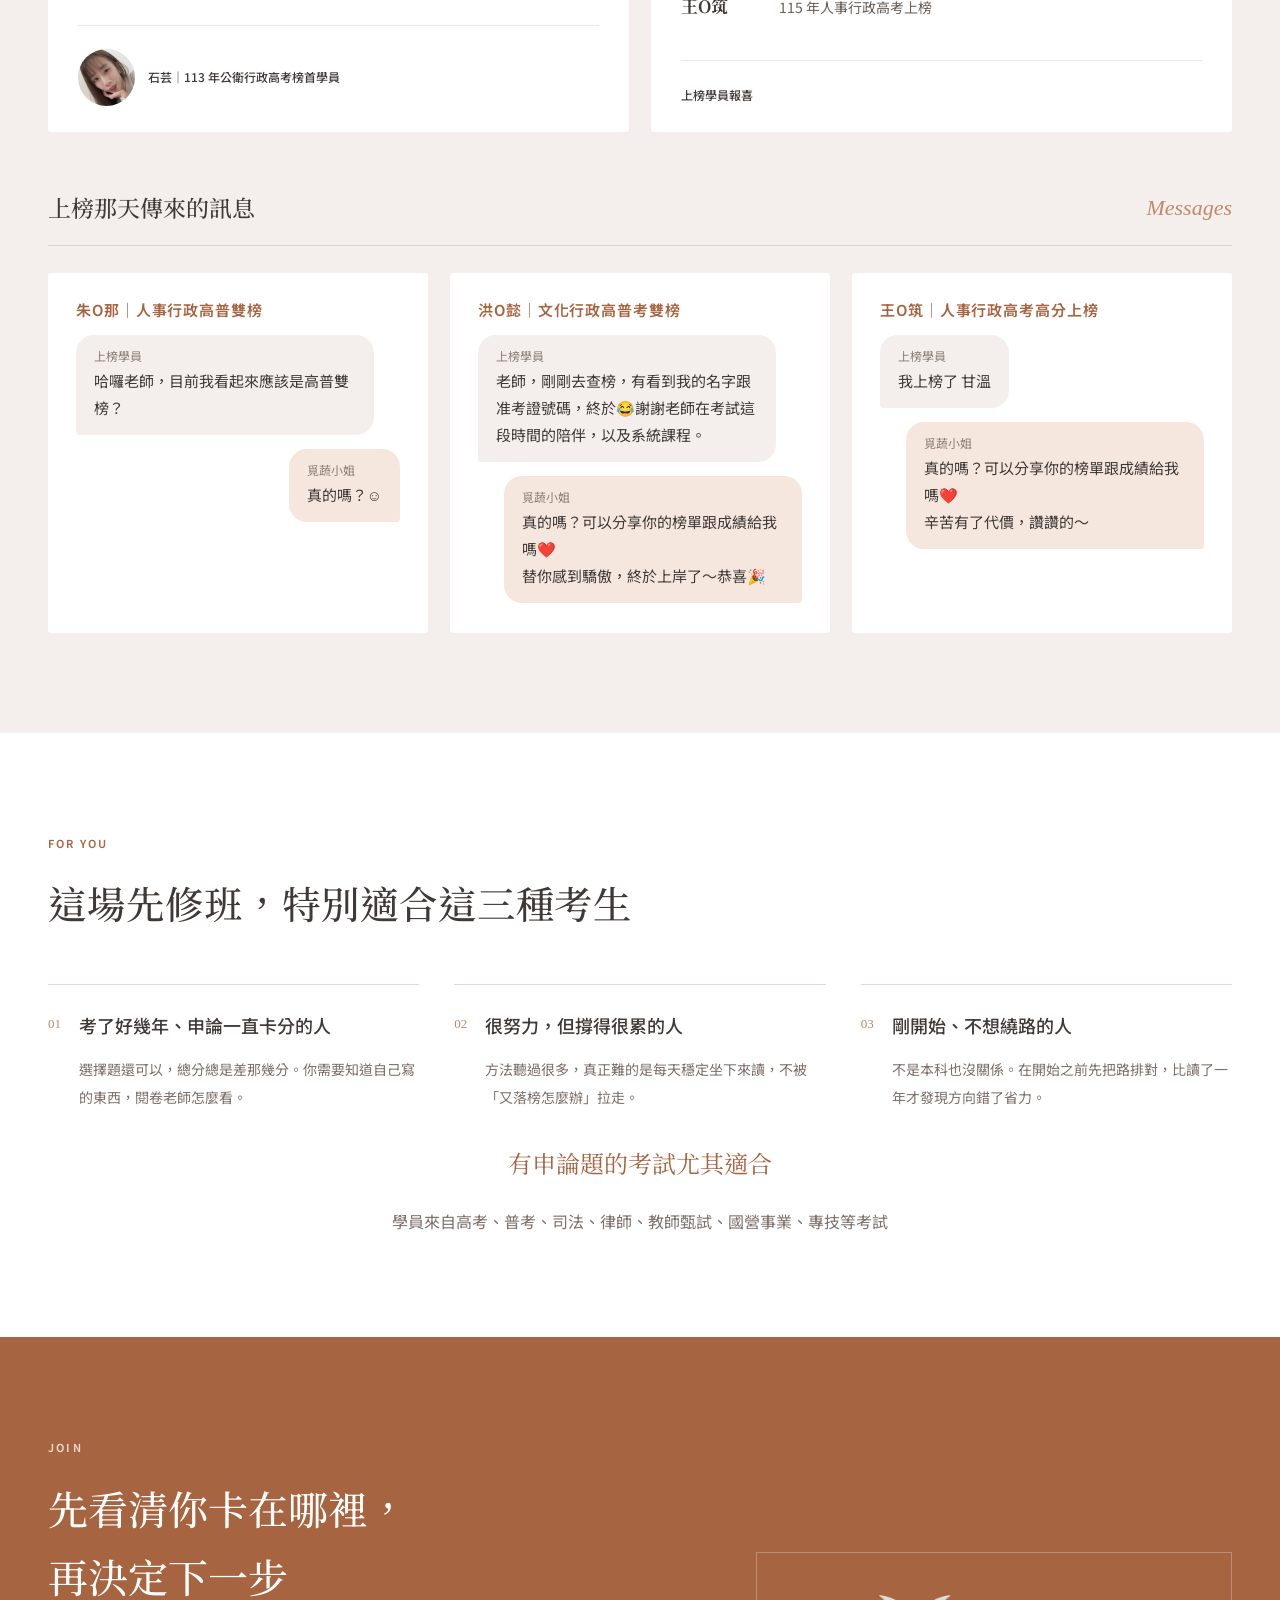
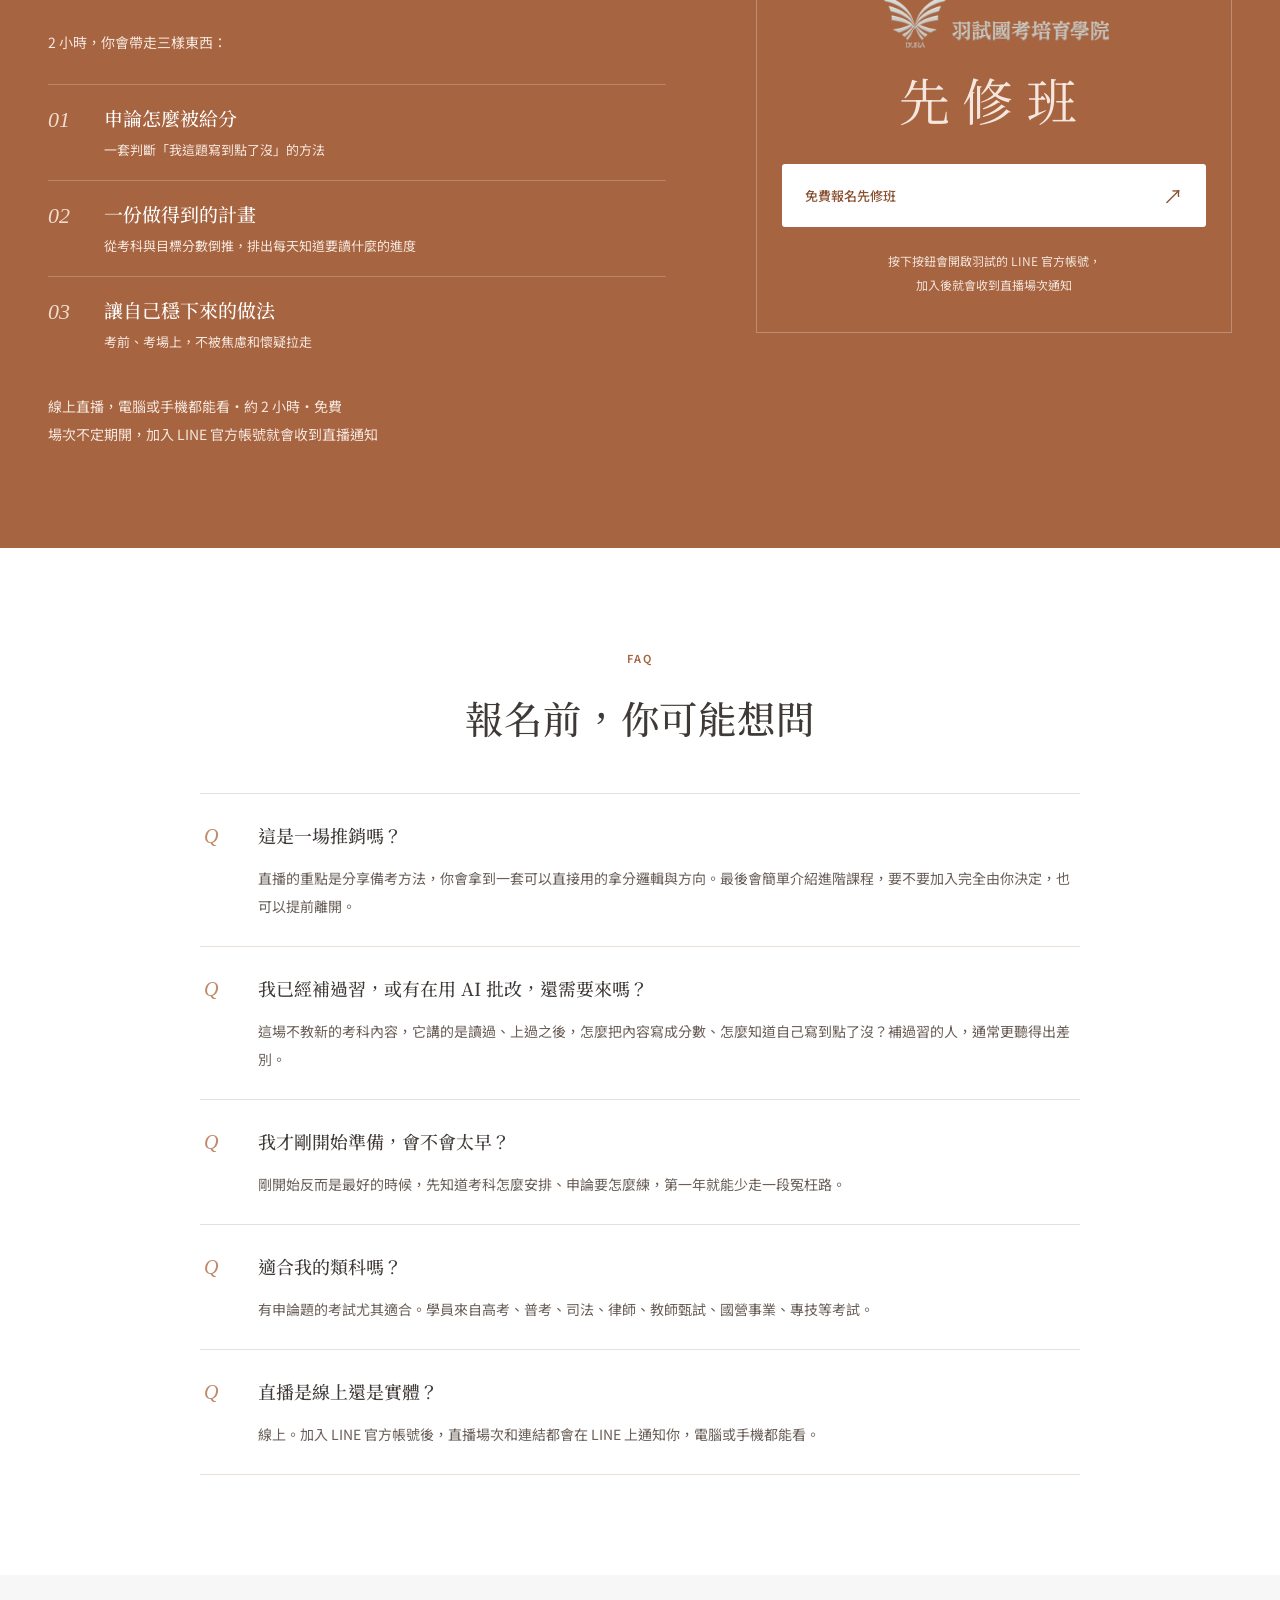
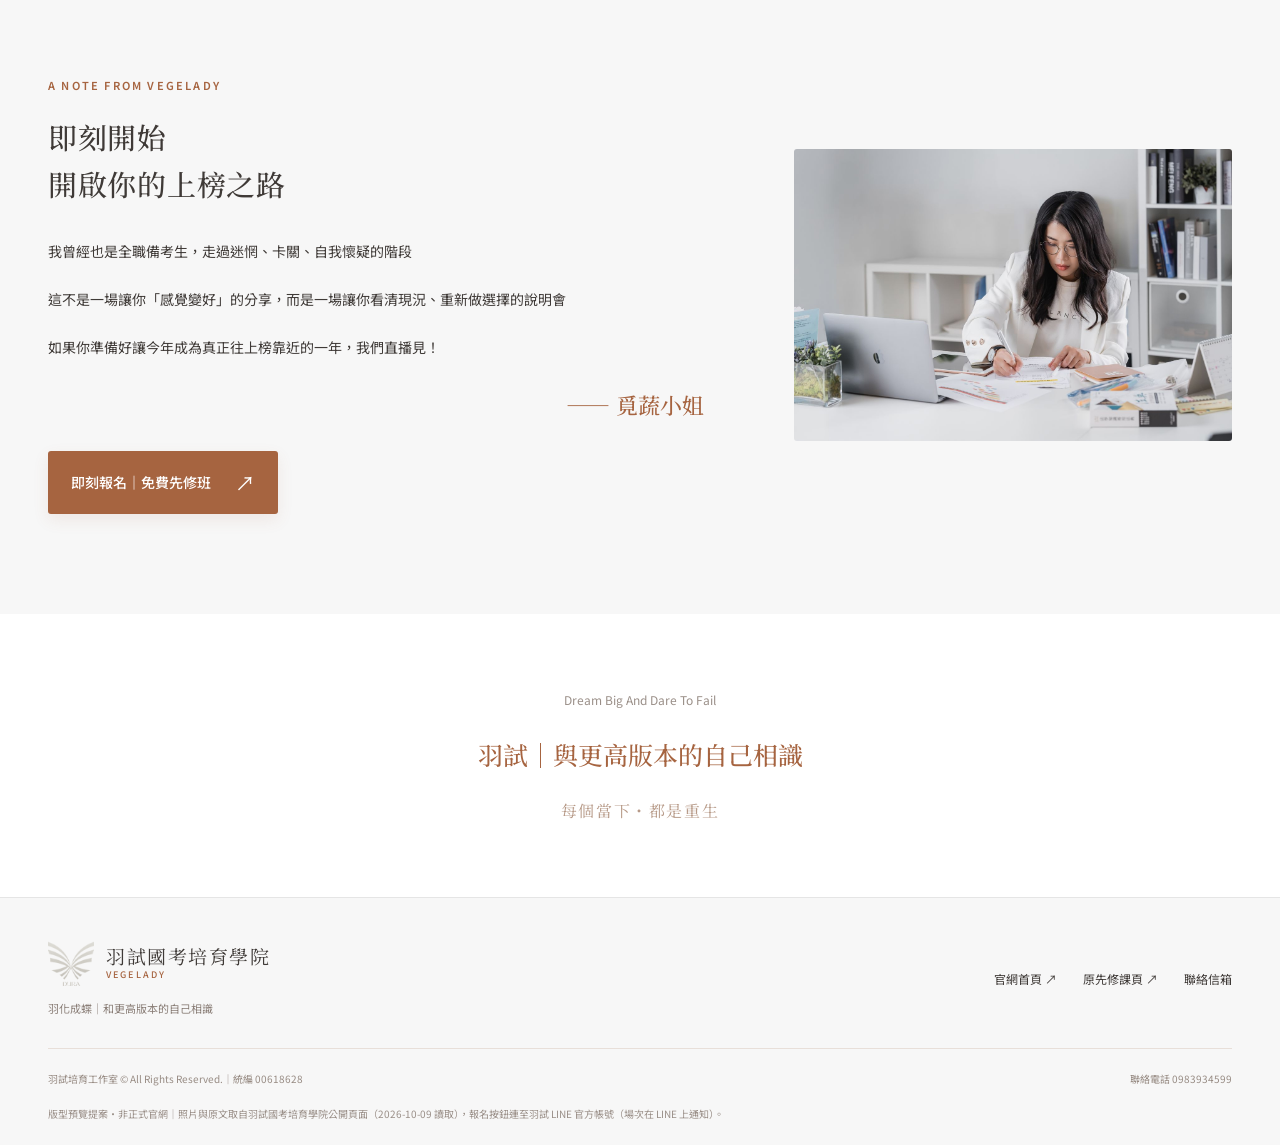
==== commit 0fe0018f: "Passed students: add 洪O懿 to the 115 list, three passing-day chats; editor recovers drafts left by th" ====
--- a/index.html
+++ b/index.html
@@ -1,6 +1,6 @@
 <!DOCTYPE html>
 <html lang="zh-Hant"><head><meta charset="utf-8"><meta name="viewport" content="width=device-width,initial-scale=1"><meta name="robots" content="noindex,nofollow"><meta name="description" content="羽試國考培育學院免費先修班銷售頁排版預覽。"><meta name="theme-color" content="#a66440"><title>羽試・2026 高效搶分實戰先修班｜銷售頁預覽</title><link rel="preconnect" href="https://fonts.googleapis.com"><link rel="preconnect" href="https://fonts.gstatic.com" crossorigin><link href="https://fonts.googleapis.com/css2?family=Noto+Sans+TC:wght@400;500;600;700&amp;family=Noto+Serif+TC:wght@400;500;600;700&amp;display=swap" rel="stylesheet"><link rel="stylesheet" href="styles.css"><script defer src="script.js"></script><link rel="stylesheet" href="review.css"><script defer src="review-core.js"></script><script defer src="review.js"></script></head>
-<body data-review-page="landing" data-review-revision="yushi-lp-2026-10-12" data-review-title="羽試 先修班銷售頁">
+<body data-review-page="landing" data-review-revision="yushi-lp-2026-10-12b" data-review-title="羽試 先修班銷售頁">
 <a class="skip-link" href="#main">跳至主要內容</a>
 <div class="preview-bar"><span>羽試｜先修班銷售頁提案・設計預覽</span><span>右下角「提出文字修改」可直接留修改</span></div>
 <header class="site-header"><div class="wrap header-inner"><a class="logo" href="#main" aria-label="羽試國考培育學院 回到頁首"><img src="assets/logo-mark.png" alt="" width="46" height="46"><span class="logo-text">羽試國考培育學院<small>VEGELADY</small></span></a><button class="menu-toggle" aria-controls="main-nav" aria-expanded="false" aria-label="開啟導覽選單">選單 <span aria-hidden="true">☰</span></button><nav class="main-nav" id="main-nav" aria-label="主要導覽"><a href="#learn" data-copy-id="copy-001" data-copy-label="導覽與頁尾">直播內容</a><a href="#speaker" data-copy-id="copy-002" data-copy-label="導覽與頁尾">講者</a><a href="#students" data-copy-id="copy-003" data-copy-label="導覽與頁尾">學員</a><a href="#faq" data-copy-id="copy-004" data-copy-label="導覽與頁尾">常見問題</a><a class="nav-cta" href="#signup" data-copy-id="copy-005" data-copy-label="導覽與頁尾">免費報名 <span aria-hidden="true">↗</span></a></nav></div></header>
@@ -181,21 +181,17 @@
     </div>
 
     <div class="student-heading"><h3 data-copy-id="copy-089" data-copy-label="學員">快速上榜的人</h3><span>Passed</span></div>
-    <div class="review-grid">
+    <div class="review-grid two">
       <article class="review-card">
         <span class="quote-mark" aria-hidden="true">“</span>
         <div class="prose"><p data-copy-id="copy-090" data-copy-label="學員">最後考試倒數階段，即便老師在忙碌，仍會儘快回覆訊息，有時是語音，有時是訊息。在倒數階段心情難免焦慮，老師總是我們的定心丸。</p></div>
         <div class="review-person"><img class="review-avatar" src="assets/review-shiyun.jpg" alt="石芸" loading="lazy" decoding="async"><div><h3 data-copy-id="copy-091" data-copy-label="學員">石芸｜113 年公衛行政高考榜首學員</h3></div></div>
       </article>
-      <article class="review-card">
-        <span class="quote-mark" aria-hidden="true">“</span>
-        <div class="prose"><p data-copy-id="copy-092" data-copy-label="學員">老師，剛剛去查榜，有看到我的名字跟准考證號碼，終於～感謝老師在考試這段時間的陪伴。</p></div>
-        <div class="review-person"><div><h3 data-copy-id="copy-093" data-copy-label="學員">洪O懿｜文化行政高普考雙榜</h3></div></div>
-      </article>
       <article class="review-card pass-card">
-        <p class="pass-year" data-copy-id="copy-094" data-copy-label="學員">115 年上榜學員</p>
+        <p class="pass-year" data-copy-id="copy-092" data-copy-label="學員">115 年上榜學員</p>
         <ul class="pass-list">
-          <li><strong data-copy-id="copy-095" data-copy-label="學員">朱O那</strong><span data-copy-id="copy-096" data-copy-label="學員">115 年人事行政高普雙榜</span></li>
+          <li><strong data-copy-id="copy-093" data-copy-label="學員">朱O那</strong><span data-copy-id="copy-094" data-copy-label="學員">115 年人事行政高普雙榜</span></li>
+          <li><strong data-copy-id="copy-095" data-copy-label="學員">洪O懿</strong><span data-copy-id="copy-096" data-copy-label="學員">115 年文化行政高普考雙榜</span></li>
           <li><strong data-copy-id="copy-097" data-copy-label="學員">連O</strong><span data-copy-id="copy-098" data-copy-label="學員">115 年四等書記官上榜</span></li>
           <li><strong data-copy-id="copy-099" data-copy-label="學員">王O筑</strong><span data-copy-id="copy-100" data-copy-label="學員">115 年人事行政高考上榜</span></li>
         </ul>
@@ -203,16 +199,21 @@
       </article>
     </div>
     <div class="student-heading"><h3 data-copy-id="copy-102" data-copy-label="學員">上榜那天傳來的訊息</h3><span>Messages</span></div>
-    <div class="chat-grid">
+    <div class="chat-grid three">
       <article class="chat-card">
-        <p class="chat-tag" data-copy-id="copy-103" data-copy-label="學員">人事行政｜高普雙榜</p>
+        <p class="chat-tag" data-copy-id="copy-103" data-copy-label="學員">朱O那｜人事行政高普雙榜</p>
         <div class="bubble me"><span class="who">上榜學員</span><p data-copy-id="copy-104" data-copy-label="學員">哈囉老師，目前我看起來應該是高普雙榜？</p></div>
         <div class="bubble her"><span class="who">覓蔬小姐</span><p data-copy-id="copy-105" data-copy-label="學員">真的嗎？☺️</p></div>
       </article>
       <article class="chat-card">
-        <p class="chat-tag" data-copy-id="copy-106" data-copy-label="學員">人事行政｜高考高分上榜</p>
-        <div class="bubble me"><span class="who">上榜學員</span><p data-copy-id="copy-107" data-copy-label="學員">我上榜了 甘溫</p></div>
-        <div class="bubble her"><span class="who">覓蔬小姐</span><p data-copy-id="copy-108" data-copy-label="學員">真的嗎？可以分享你的榜單跟成績給我嗎❤️<br>辛苦有了代價，讚讚的～</p></div>
+        <p class="chat-tag" data-copy-id="copy-106" data-copy-label="學員">洪O懿｜文化行政高普考雙榜</p>
+        <div class="bubble me"><span class="who">上榜學員</span><p data-copy-id="copy-107" data-copy-label="學員">老師，剛剛去查榜，有看到我的名字跟准考證號碼，終於😂謝謝老師在考試這段時間的陪伴，以及系統課程。</p></div>
+        <div class="bubble her"><span class="who">覓蔬小姐</span><p data-copy-id="copy-108" data-copy-label="學員">真的嗎？可以分享你的榜單跟成績給我嗎❤️<br>替你感到驕傲，終於上岸了～恭喜🎉</p></div>
+      </article>
+      <article class="chat-card">
+        <p class="chat-tag" data-copy-id="copy-109" data-copy-label="學員">王O筑｜人事行政高考高分上榜</p>
+        <div class="bubble me"><span class="who">上榜學員</span><p data-copy-id="copy-110" data-copy-label="學員">我上榜了 甘溫</p></div>
+        <div class="bubble her"><span class="who">覓蔬小姐</span><p data-copy-id="copy-111" data-copy-label="學員">真的嗎？可以分享你的榜單跟成績給我嗎❤️<br>辛苦有了代價，讚讚的～</p></div>
       </article>
     </div>
   </div>
@@ -222,15 +223,15 @@
   <div class="wrap">
     <div class="section-head">
       <p class="eyebrow">FOR YOU</p>
-      <h2 class="section-title" data-copy-id="copy-109" data-copy-label="適合誰">這場先修班，特別適合這三種考生</h2>
+      <h2 class="section-title" data-copy-id="copy-112" data-copy-label="適合誰">這場先修班，特別適合這三種考生</h2>
     </div>
     <div class="feature-list">
-      <article class="feature-item"><span class="feature-number">01</span><div><h3 data-copy-id="copy-110" data-copy-label="適合誰">考了好幾年、申論一直卡分的人</h3><p data-copy-id="copy-111" data-copy-label="適合誰">選擇題還可以，總分總是差那幾分。你需要知道自己寫的東西，閱卷老師怎麼看。</p></div></article>
-      <article class="feature-item"><span class="feature-number">02</span><div><h3 data-copy-id="copy-112" data-copy-label="適合誰">很努力，但撐得很累的人</h3><p data-copy-id="copy-113" data-copy-label="適合誰">方法聽過很多，真正難的是每天穩定坐下來讀，不被「又落榜怎麼辦」拉走。</p></div></article>
-      <article class="feature-item"><span class="feature-number">03</span><div><h3 data-copy-id="copy-114" data-copy-label="適合誰">剛開始、不想繞路的人</h3><p data-copy-id="copy-115" data-copy-label="適合誰">不是本科也沒關係。在開始之前先把路排對，比讀了一年才發現方向錯了省力。</p></div></article>
-    </div>
-    <p class="vision-end" data-copy-id="copy-116" data-copy-label="適合誰">有申論題的考試尤其適合</p>
-    <p class="section-intro" style="text-align:center;margin-inline:auto" data-copy-id="copy-117" data-copy-label="適合誰">學員來自高考、普考、司法、律師、教師甄試、國營事業、專技等考試</p>
+      <article class="feature-item"><span class="feature-number">01</span><div><h3 data-copy-id="copy-113" data-copy-label="適合誰">考了好幾年、申論一直卡分的人</h3><p data-copy-id="copy-114" data-copy-label="適合誰">選擇題還可以，總分總是差那幾分。你需要知道自己寫的東西，閱卷老師怎麼看。</p></div></article>
+      <article class="feature-item"><span class="feature-number">02</span><div><h3 data-copy-id="copy-115" data-copy-label="適合誰">很努力，但撐得很累的人</h3><p data-copy-id="copy-116" data-copy-label="適合誰">方法聽過很多，真正難的是每天穩定坐下來讀，不被「又落榜怎麼辦」拉走。</p></div></article>
+      <article class="feature-item"><span class="feature-number">03</span><div><h3 data-copy-id="copy-117" data-copy-label="適合誰">剛開始、不想繞路的人</h3><p data-copy-id="copy-118" data-copy-label="適合誰">不是本科也沒關係。在開始之前先把路排對，比讀了一年才發現方向錯了省力。</p></div></article>
+    </div>
+    <p class="vision-end" data-copy-id="copy-119" data-copy-label="適合誰">有申論題的考試尤其適合</p>
+    <p class="section-intro" style="text-align:center;margin-inline:auto" data-copy-id="copy-120" data-copy-label="適合誰">學員來自高考、普考、司法、律師、教師甄試、國營事業、專技等考試</p>
   </div>
 </section>
 
@@ -238,20 +239,20 @@
   <div class="wrap signup-inner">
     <div class="signup-copy">
       <p class="eyebrow">JOIN</p>
-      <h2 data-copy-id="copy-118" data-copy-label="報名">先看清你卡在哪裡，<br>再決定下一步</h2>
-      <p data-copy-id="copy-119" data-copy-label="報名">2 小時，你會帶走三樣東西：</p>
+      <h2 data-copy-id="copy-121" data-copy-label="報名">先看清你卡在哪裡，<br>再決定下一步</h2>
+      <p data-copy-id="copy-122" data-copy-label="報名">2 小時，你會帶走三樣東西：</p>
       <ol class="get-list">
-        <li><strong data-copy-id="copy-120" data-copy-label="報名">申論怎麼被給分</strong><span data-copy-id="copy-121" data-copy-label="報名">一套判斷「我這題寫到點了沒」的方法</span></li>
-        <li><strong data-copy-id="copy-122" data-copy-label="報名">一份做得到的計畫</strong><span data-copy-id="copy-123" data-copy-label="報名">從考科與目標分數倒推，排出每天知道要讀什麼的進度</span></li>
-        <li><strong data-copy-id="copy-124" data-copy-label="報名">讓自己穩下來的做法</strong><span data-copy-id="copy-125" data-copy-label="報名">考前、考場上，不被焦慮和懷疑拉走</span></li>
+        <li><strong data-copy-id="copy-123" data-copy-label="報名">申論怎麼被給分</strong><span data-copy-id="copy-124" data-copy-label="報名">一套判斷「我這題寫到點了沒」的方法</span></li>
+        <li><strong data-copy-id="copy-125" data-copy-label="報名">一份做得到的計畫</strong><span data-copy-id="copy-126" data-copy-label="報名">從考科與目標分數倒推，排出每天知道要讀什麼的進度</span></li>
+        <li><strong data-copy-id="copy-127" data-copy-label="報名">讓自己穩下來的做法</strong><span data-copy-id="copy-128" data-copy-label="報名">考前、考場上，不被焦慮和懷疑拉走</span></li>
       </ol>
-      <p class="signup-facts"><span data-copy-id="copy-126" data-copy-label="報名">線上直播，電腦或手機都能看・約 2 小時・免費</span><br><span data-copy-id="copy-127" data-copy-label="報名">場次不定期開，加入 LINE 官方帳號就會收到直播通知</span></p>
+      <p class="signup-facts"><span data-copy-id="copy-129" data-copy-label="報名">線上直播，電腦或手機都能看・約 2 小時・免費</span><br><span data-copy-id="copy-130" data-copy-label="報名">場次不定期開，加入 LINE 官方帳號就會收到直播通知</span></p>
     </div>
     <div class="signup-details">
       <img class="signup-logo" src="assets/logo-wordmark.png" alt="羽試國考培育學院" width="230" loading="lazy" decoding="async">
-      <span class="signup-mark" data-copy-id="copy-128" data-copy-label="報名">先修班</span>
-      <a class="button button-light" href="https://lin.ee/fqVra6s" target="_blank" rel="noopener noreferrer" data-copy-id="copy-129" data-copy-label="報名">免費報名先修班<span aria-hidden="true">↗</span></a>
-      <p data-copy-id="copy-130" data-copy-label="報名">按下按鈕會開啟羽試的 LINE 官方帳號，<br>加入後就會收到直播場次通知</p>
+      <span class="signup-mark" data-copy-id="copy-131" data-copy-label="報名">先修班</span>
+      <a class="button button-light" href="https://lin.ee/fqVra6s" target="_blank" rel="noopener noreferrer" data-copy-id="copy-132" data-copy-label="報名">免費報名先修班<span aria-hidden="true">↗</span></a>
+      <p data-copy-id="copy-133" data-copy-label="報名">按下按鈕會開啟羽試的 LINE 官方帳號，<br>加入後就會收到直播場次通知</p>
     </div>
   </div>
 </section>
@@ -260,14 +261,14 @@
   <div class="wrap">
     <div class="section-head" style="text-align:center">
       <p class="eyebrow">FAQ</p>
-      <h2 class="section-title" data-copy-id="copy-131" data-copy-label="常見問題">報名前，你可能想問</h2>
+      <h2 class="section-title" data-copy-id="copy-134" data-copy-label="常見問題">報名前，你可能想問</h2>
     </div>
     <div class="faq-list">
-      <div class="faq-item"><span class="faq-q-mark" aria-hidden="true">Q</span><h3 data-copy-id="copy-132" data-copy-label="常見問題">這是一場推銷嗎？</h3><p data-copy-id="copy-133" data-copy-label="常見問題">直播的重點是分享備考方法，你會拿到一套可以直接用的拿分邏輯與方向。最後會簡單介紹進階課程，要不要加入完全由你決定，也可以提前離開。</p></div>
-      <div class="faq-item"><span class="faq-q-mark" aria-hidden="true">Q</span><h3 data-copy-id="copy-134" data-copy-label="常見問題">我已經補過習，或有在用 AI 批改，還需要來嗎？</h3><p data-copy-id="copy-135" data-copy-label="常見問題">這場不教新的考科內容，它講的是讀過、上過之後，怎麼把內容寫成分數、怎麼知道自己寫到點了沒？補過習的人，通常更聽得出差別。</p></div>
-      <div class="faq-item"><span class="faq-q-mark" aria-hidden="true">Q</span><h3 data-copy-id="copy-136" data-copy-label="常見問題">我才剛開始準備，會不會太早？</h3><p data-copy-id="copy-137" data-copy-label="常見問題">剛開始反而是最好的時候，先知道考科怎麼安排、申論要怎麼練，第一年就能少走一段冤枉路。</p></div>
-      <div class="faq-item"><span class="faq-q-mark" aria-hidden="true">Q</span><h3 data-copy-id="copy-138" data-copy-label="常見問題">適合我的類科嗎？</h3><p data-copy-id="copy-139" data-copy-label="常見問題">有申論題的考試尤其適合。學員來自高考、普考、司法、律師、教師甄試、國營事業、專技等考試。</p></div>
-      <div class="faq-item"><span class="faq-q-mark" aria-hidden="true">Q</span><h3 data-copy-id="copy-140" data-copy-label="常見問題">直播是線上還是實體？</h3><p data-copy-id="copy-141" data-copy-label="常見問題">線上。加入 LINE 官方帳號後，直播場次和連結都會在 LINE 上通知你，電腦或手機都能看。</p></div>
+      <div class="faq-item"><span class="faq-q-mark" aria-hidden="true">Q</span><h3 data-copy-id="copy-135" data-copy-label="常見問題">這是一場推銷嗎？</h3><p data-copy-id="copy-136" data-copy-label="常見問題">直播的重點是分享備考方法，你會拿到一套可以直接用的拿分邏輯與方向。最後會簡單介紹進階課程，要不要加入完全由你決定，也可以提前離開。</p></div>
+      <div class="faq-item"><span class="faq-q-mark" aria-hidden="true">Q</span><h3 data-copy-id="copy-137" data-copy-label="常見問題">我已經補過習，或有在用 AI 批改，還需要來嗎？</h3><p data-copy-id="copy-138" data-copy-label="常見問題">這場不教新的考科內容，它講的是讀過、上過之後，怎麼把內容寫成分數、怎麼知道自己寫到點了沒？補過習的人，通常更聽得出差別。</p></div>
+      <div class="faq-item"><span class="faq-q-mark" aria-hidden="true">Q</span><h3 data-copy-id="copy-139" data-copy-label="常見問題">我才剛開始準備，會不會太早？</h3><p data-copy-id="copy-140" data-copy-label="常見問題">剛開始反而是最好的時候，先知道考科怎麼安排、申論要怎麼練，第一年就能少走一段冤枉路。</p></div>
+      <div class="faq-item"><span class="faq-q-mark" aria-hidden="true">Q</span><h3 data-copy-id="copy-141" data-copy-label="常見問題">適合我的類科嗎？</h3><p data-copy-id="copy-142" data-copy-label="常見問題">有申論題的考試尤其適合。學員來自高考、普考、司法、律師、教師甄試、國營事業、專技等考試。</p></div>
+      <div class="faq-item"><span class="faq-q-mark" aria-hidden="true">Q</span><h3 data-copy-id="copy-143" data-copy-label="常見問題">直播是線上還是實體？</h3><p data-copy-id="copy-144" data-copy-label="常見問題">線上。加入 LINE 官方帳號後，直播場次和連結都會在 LINE 上通知你，電腦或手機都能看。</p></div>
     </div>
   </div>
 </section>
@@ -277,15 +278,15 @@
     <div class="story-copy">
       <div class="section-head">
         <p class="eyebrow">A NOTE FROM VEGELADY</p>
-        <h2 class="section-title" data-copy-id="copy-142" data-copy-label="覓蔬小姐的邀請">即刻開始<br>開啟你的上榜之路</h2>
+        <h2 class="section-title" data-copy-id="copy-145" data-copy-label="覓蔬小姐的邀請">即刻開始<br>開啟你的上榜之路</h2>
       </div>
       <div class="prose">
-        <p data-copy-id="copy-143" data-copy-label="覓蔬小姐的邀請">我曾經也是全職備考生，走過迷惘、卡關、自我懷疑的階段</p>
-        <p data-copy-id="copy-144" data-copy-label="覓蔬小姐的邀請">這不是一場讓你「感覺變好」的分享，而是一場讓你看清現況、重新做選擇的說明會</p>
-        <p data-copy-id="copy-145" data-copy-label="覓蔬小姐的邀請">如果你準備好讓今年成為真正往上榜靠近的一年，我們直播見！</p>
-      </div>
-      <p class="letter-sign" data-copy-id="copy-146" data-copy-label="覓蔬小姐的邀請">—— 覓蔬小姐</p>
-      <div class="hero-actions"><a class="button button-primary" href="https://lin.ee/fqVra6s" target="_blank" rel="noopener noreferrer" data-copy-id="copy-147" data-copy-label="覓蔬小姐的邀請">即刻報名｜免費先修班<span aria-hidden="true">↗</span></a></div>
+        <p data-copy-id="copy-146" data-copy-label="覓蔬小姐的邀請">我曾經也是全職備考生，走過迷惘、卡關、自我懷疑的階段</p>
+        <p data-copy-id="copy-147" data-copy-label="覓蔬小姐的邀請">這不是一場讓你「感覺變好」的分享，而是一場讓你看清現況、重新做選擇的說明會</p>
+        <p data-copy-id="copy-148" data-copy-label="覓蔬小姐的邀請">如果你準備好讓今年成為真正往上榜靠近的一年，我們直播見！</p>
+      </div>
+      <p class="letter-sign" data-copy-id="copy-149" data-copy-label="覓蔬小姐的邀請">—— 覓蔬小姐</p>
+      <div class="hero-actions"><a class="button button-primary" href="https://lin.ee/fqVra6s" target="_blank" rel="noopener noreferrer" data-copy-id="copy-150" data-copy-label="覓蔬小姐的邀請">即刻報名｜免費先修班<span aria-hidden="true">↗</span></a></div>
     </div>
     <figure class="story-image"><img src="assets/desk-writing.jpg" alt="覓蔬小姐在書桌前寫筆記" loading="lazy" decoding="async"></figure>
   </div>
@@ -293,10 +294,10 @@
 </main>
 
 <section class="closing-statement wrap">
-  <p data-copy-id="copy-148" data-copy-label="結尾">Dream Big And Dare To Fail</p>
-  <h2 data-copy-id="copy-149" data-copy-label="結尾">羽試｜與更高版本的自己相識</h2>
-  <span data-copy-id="copy-150" data-copy-label="結尾">每個當下・都是重生</span>
-</section>
-<footer class="site-footer"><div class="wrap"><div class="footer-inner"><div><a class="logo" href="#main" aria-label="回到頁首"><img src="assets/logo-mark.png" alt="" width="46" height="46"><span class="logo-text">羽試國考培育學院<small>VEGELADY</small></span></a><p data-copy-id="copy-151" data-copy-label="導覽與頁尾">羽化成蝶｜和更高版本的自己相識</p></div><div class="footer-links"><a href="https://vegelady.com/" target="_blank" rel="noopener noreferrer">官網首頁 ↗</a><a href="https://vegelady.com/free-course/" target="_blank" rel="noopener noreferrer">原先修課頁 ↗</a><a href="mailto:dura@vegelady.com">聯絡信箱</a></div></div><div class="footer-bottom"><span>羽試培育工作室 © All Rights Reserved.｜統編 00618628</span><span>聯絡電話 0983934599</span></div><p class="preview-note">版型預覽提案・非正式官網｜照片與原文取自羽試國考培育學院公開頁面（2026-10-09 讀取），報名按鈕連至羽試 LINE 官方帳號（場次在 LINE 上通知）。</p></div></footer>
+  <p data-copy-id="copy-151" data-copy-label="結尾">Dream Big And Dare To Fail</p>
+  <h2 data-copy-id="copy-152" data-copy-label="結尾">羽試｜與更高版本的自己相識</h2>
+  <span data-copy-id="copy-153" data-copy-label="結尾">每個當下・都是重生</span>
+</section>
+<footer class="site-footer"><div class="wrap"><div class="footer-inner"><div><a class="logo" href="#main" aria-label="回到頁首"><img src="assets/logo-mark.png" alt="" width="46" height="46"><span class="logo-text">羽試國考培育學院<small>VEGELADY</small></span></a><p data-copy-id="copy-154" data-copy-label="導覽與頁尾">羽化成蝶｜和更高版本的自己相識</p></div><div class="footer-links"><a href="https://vegelady.com/" target="_blank" rel="noopener noreferrer">官網首頁 ↗</a><a href="https://vegelady.com/free-course/" target="_blank" rel="noopener noreferrer">原先修課頁 ↗</a><a href="mailto:dura@vegelady.com">聯絡信箱</a></div></div><div class="footer-bottom"><span>羽試培育工作室 © All Rights Reserved.｜統編 00618628</span><span>聯絡電話 0983934599</span></div><p class="preview-note">版型預覽提案・非正式官網｜照片與原文取自羽試國考培育學院公開頁面（2026-10-09 讀取），報名按鈕連至羽試 LINE 官方帳號（場次在 LINE 上通知）。</p></div></footer>
 <div class="mobile-cta"><span>免費線上先修班</span><a href="https://lin.ee/fqVra6s" target="_blank" rel="noopener noreferrer">免費報名 ↗</a></div>
 </body></html>
--- a/styles.css
+++ b/styles.css
@@ -118,3 +118,9 @@
 .bubble.me{align-self:flex-start;background:#f4efec;border-bottom-left-radius:4px}
 .bubble.her{align-self:flex-end;background:#f6e7de;border-bottom-right-radius:4px}
 @media(max-width:600px){.chat-grid{grid-template-columns:1fr}.chat-card{padding:22px}.pass-list li{grid-template-columns:72px 1fr}}
+/* 2026-10-12：上榜區改兩欄（石芸＋115 年名單），三則報喜對話並排 */
+.review-grid.two{grid-template-columns:1fr 1fr}
+.chat-grid.three{grid-template-columns:repeat(3,1fr)}
+.chat-grid.three .bubble{max-width:92%}
+@media(max-width:1100px){.chat-grid.three{grid-template-columns:1fr 1fr}}
+@media(max-width:800px){.review-grid.two{grid-template-columns:1fr}.chat-grid.three{grid-template-columns:1fr}}
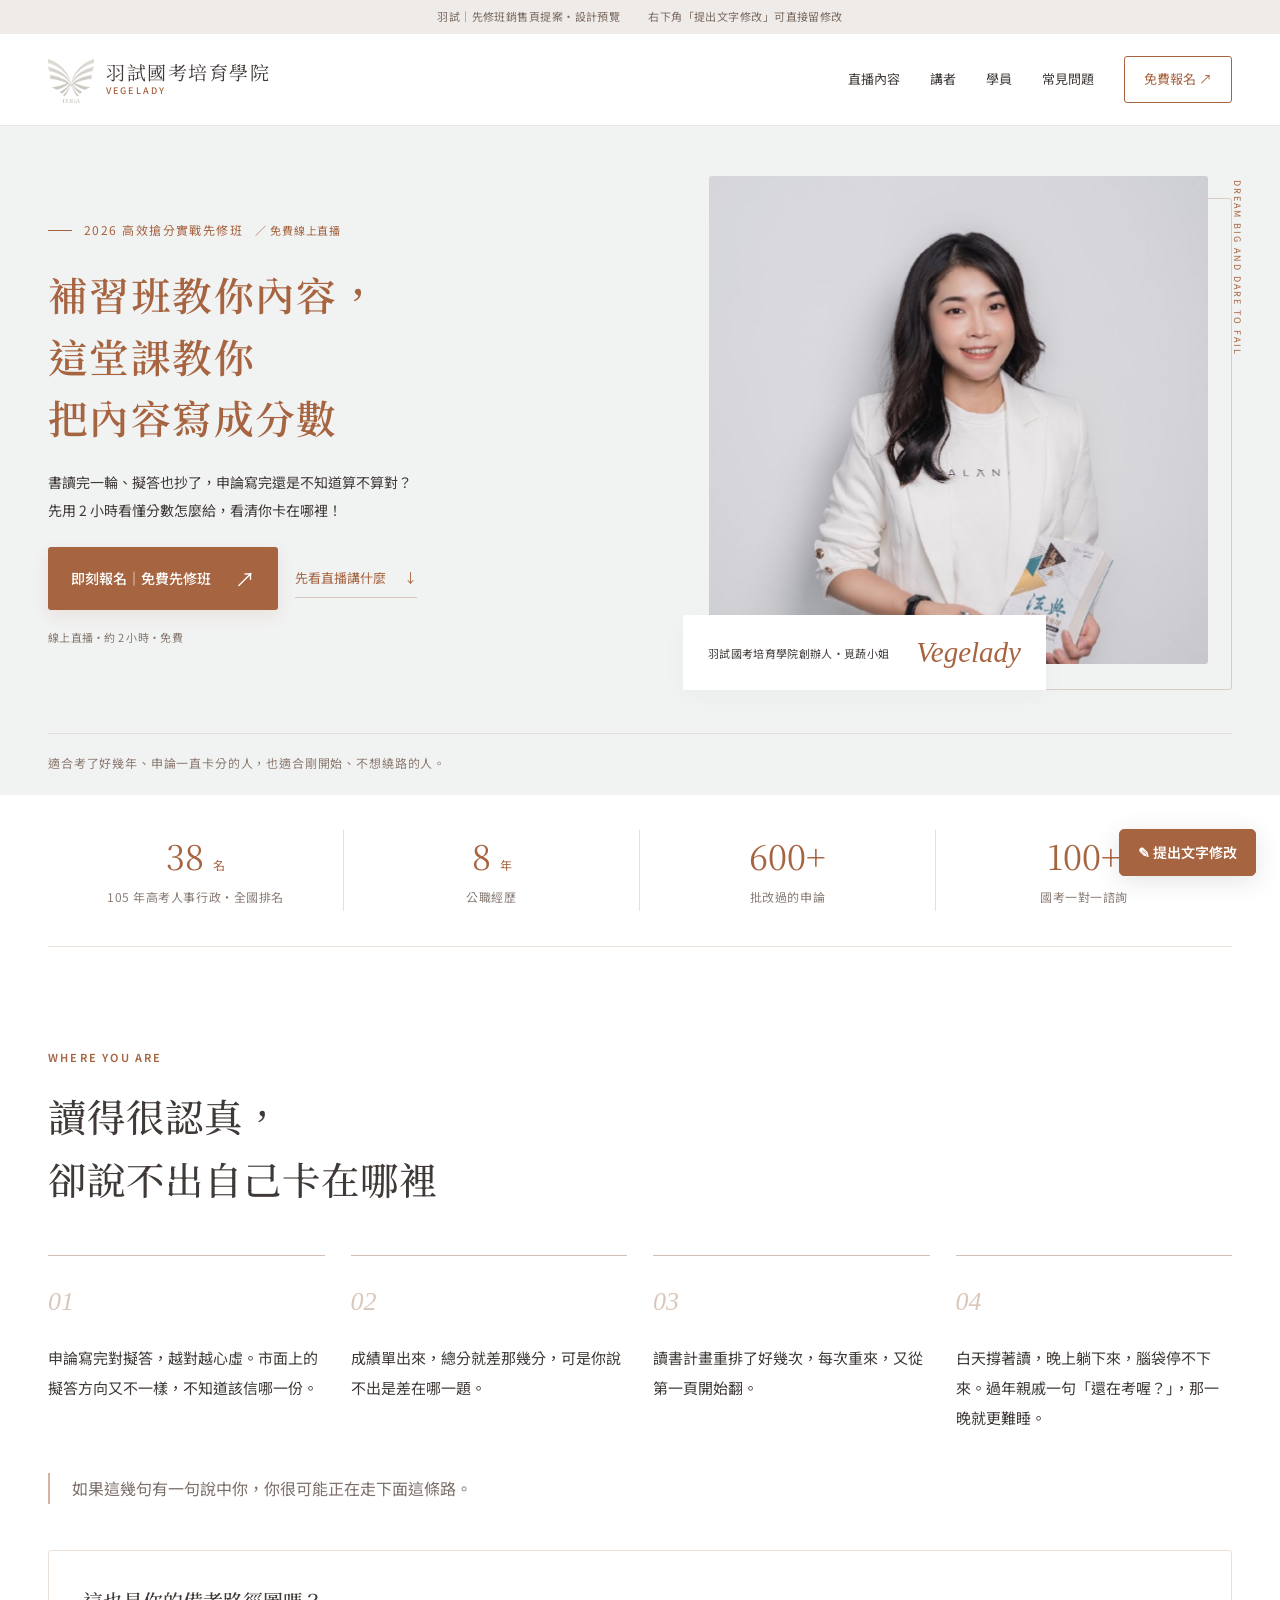
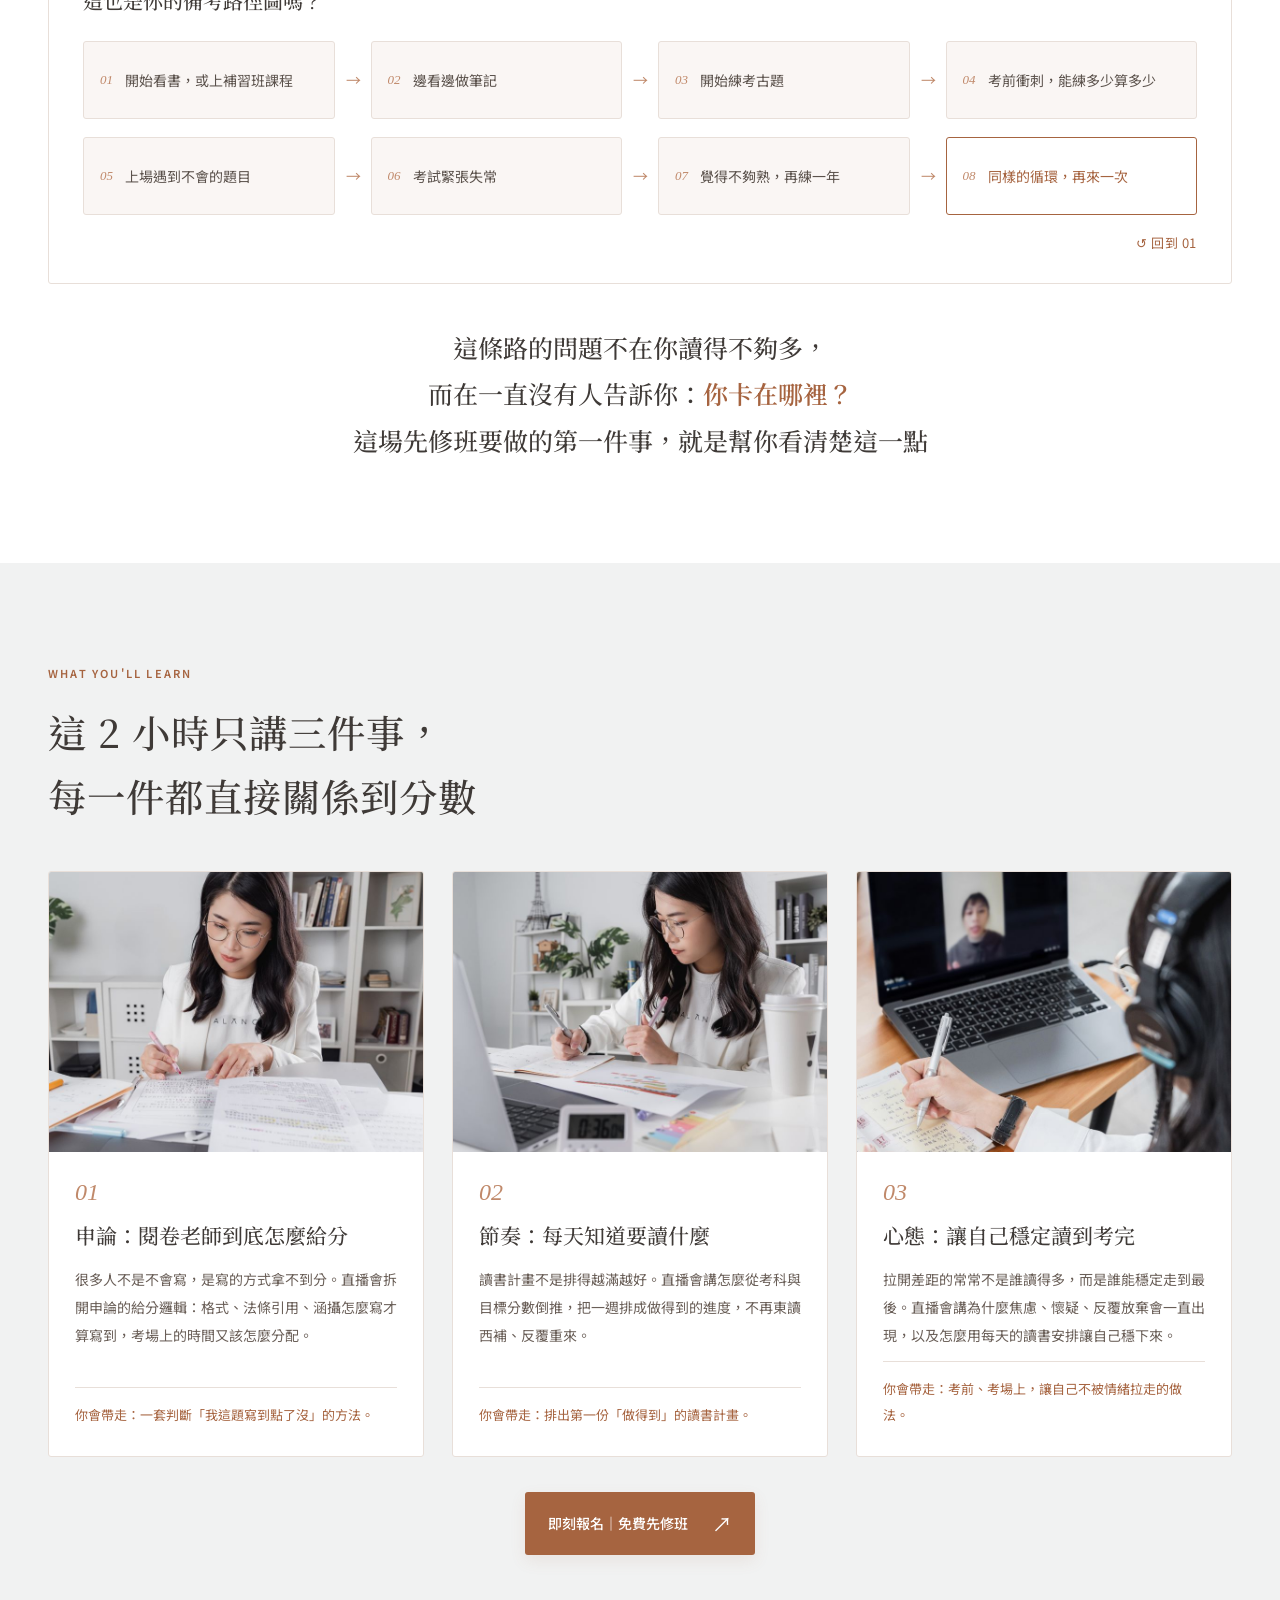
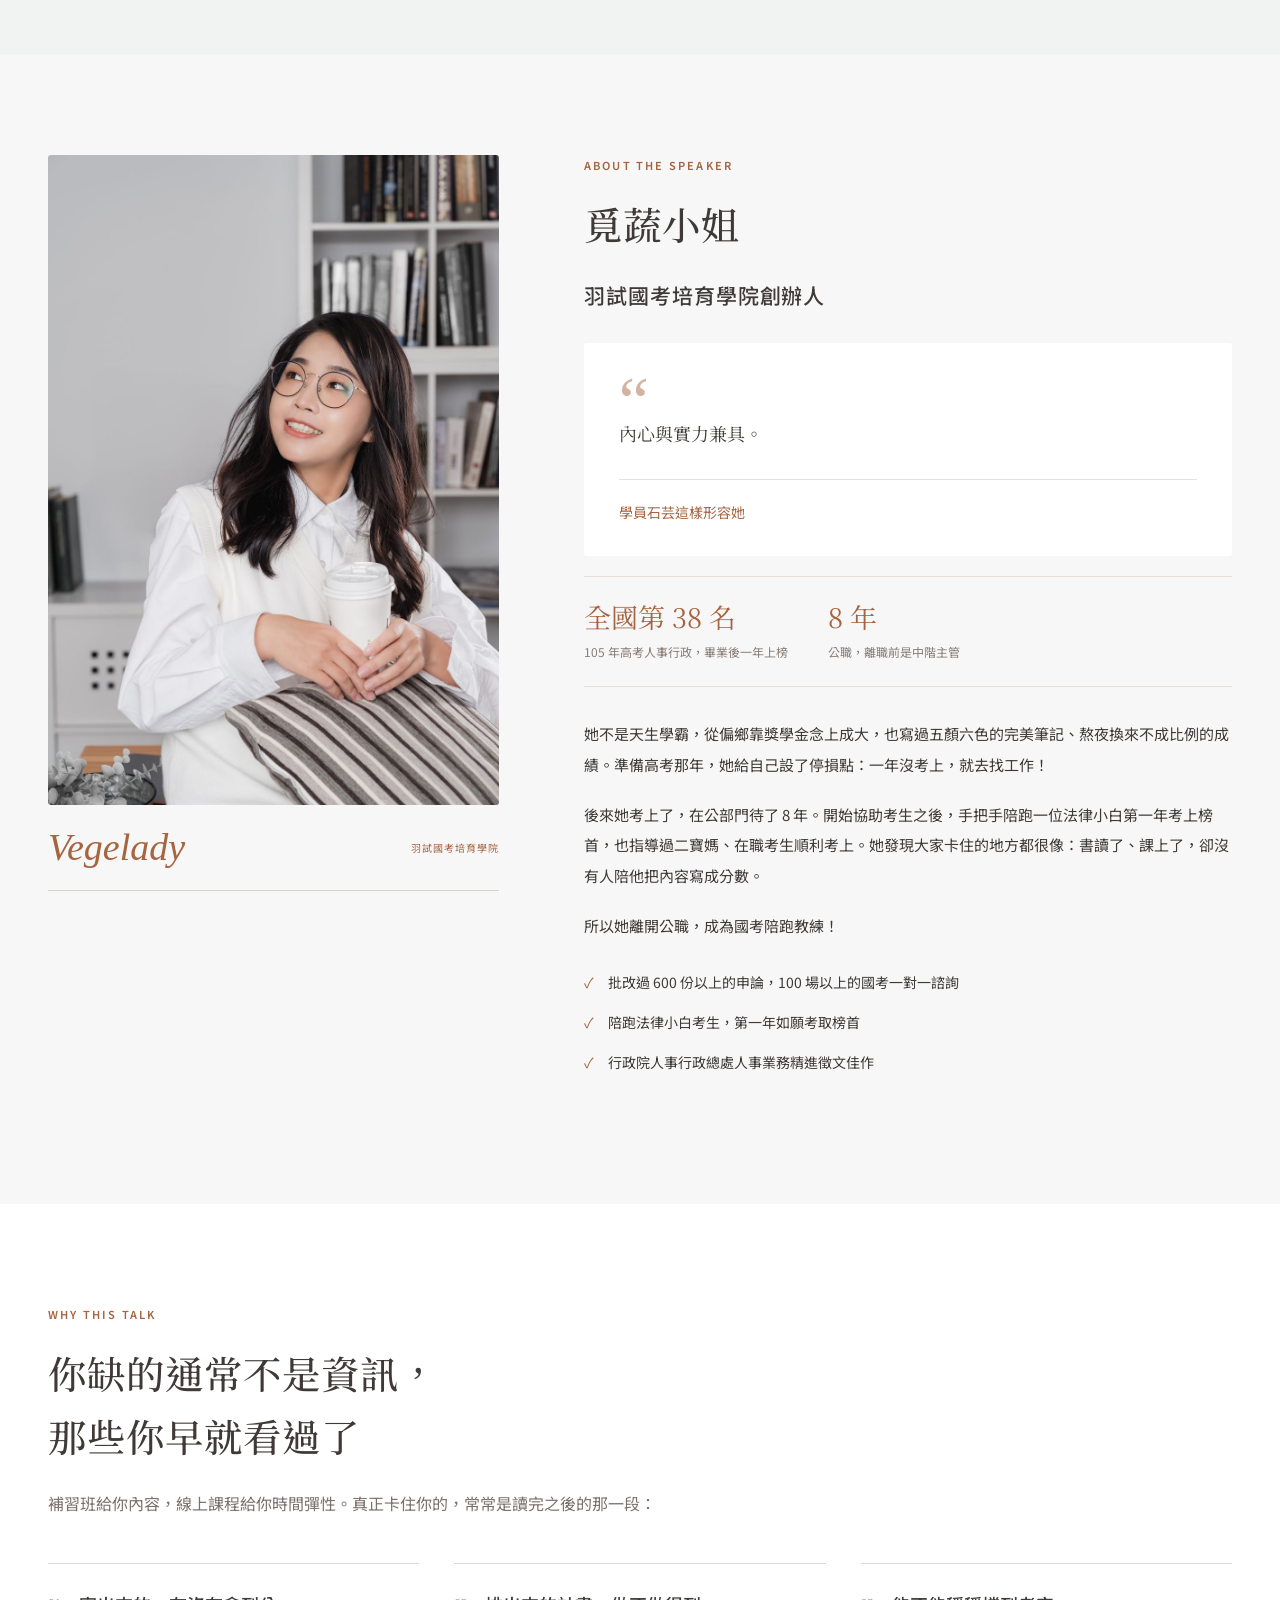
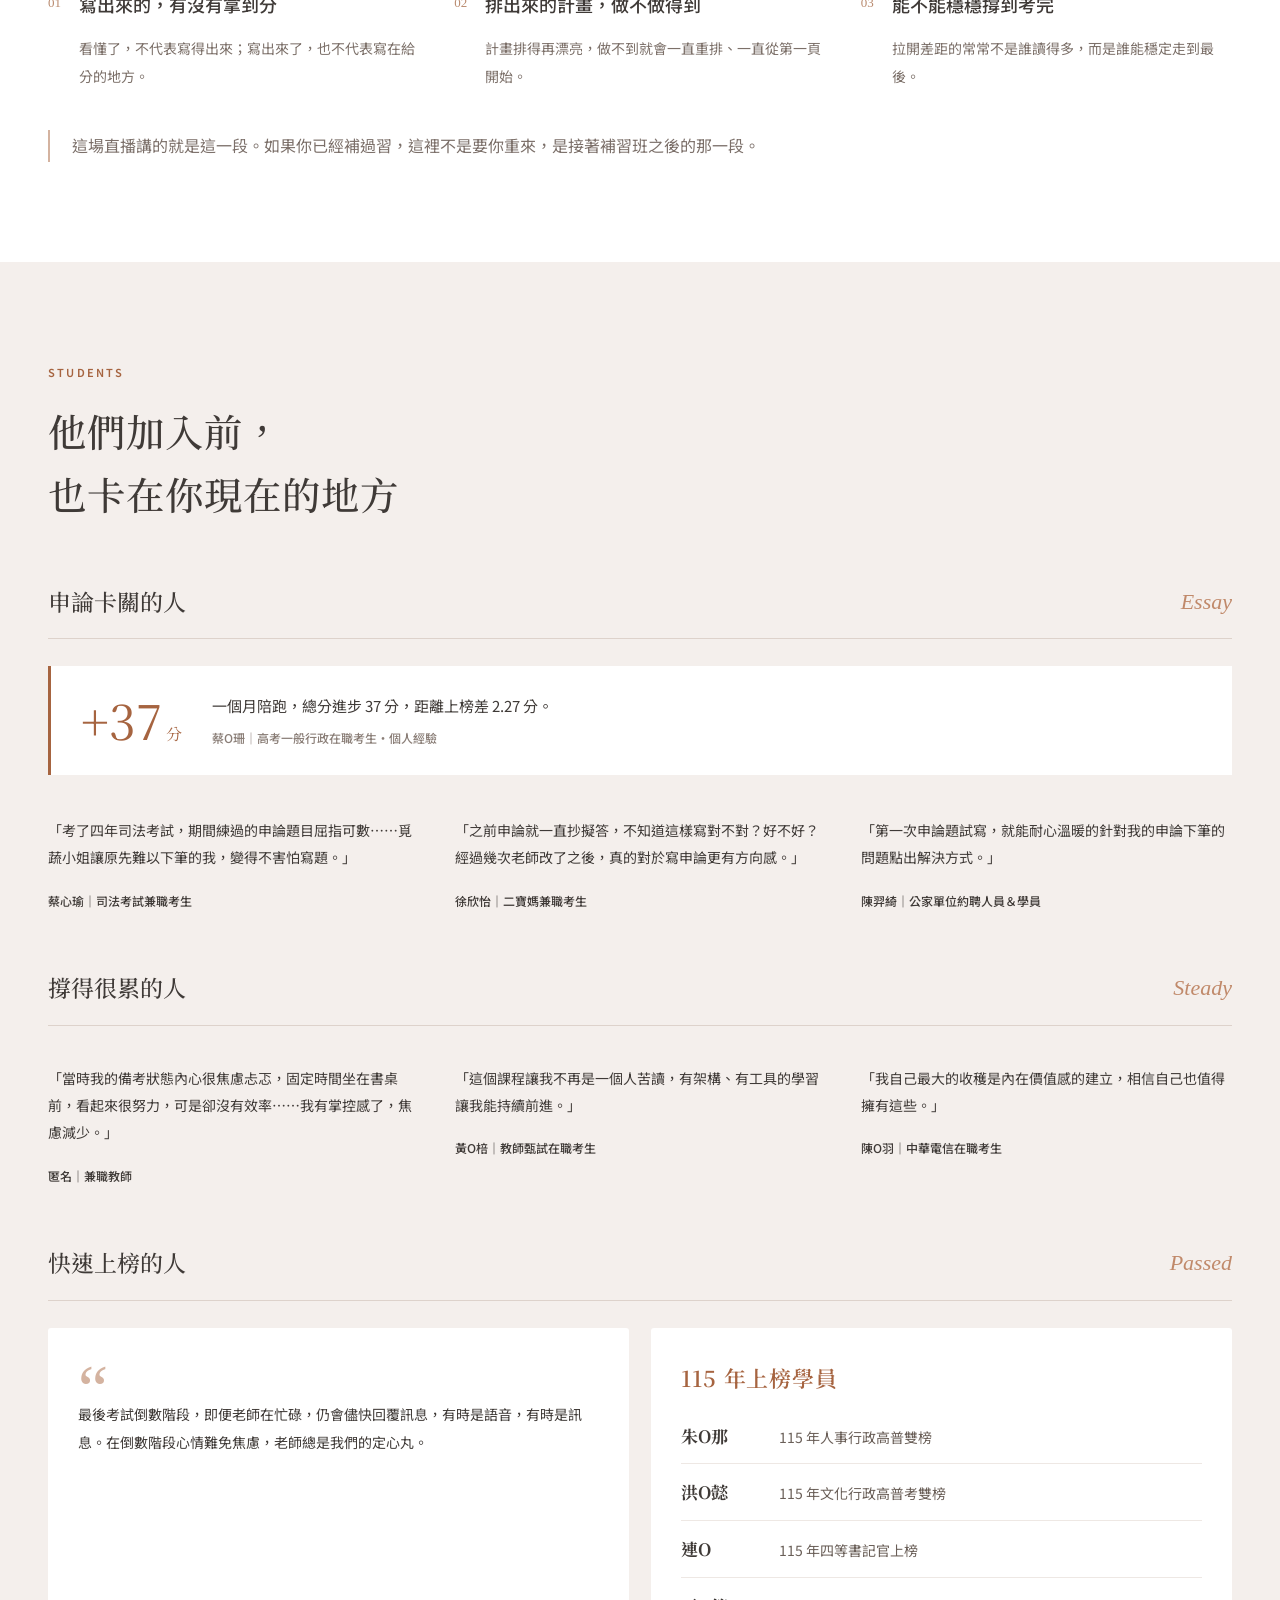
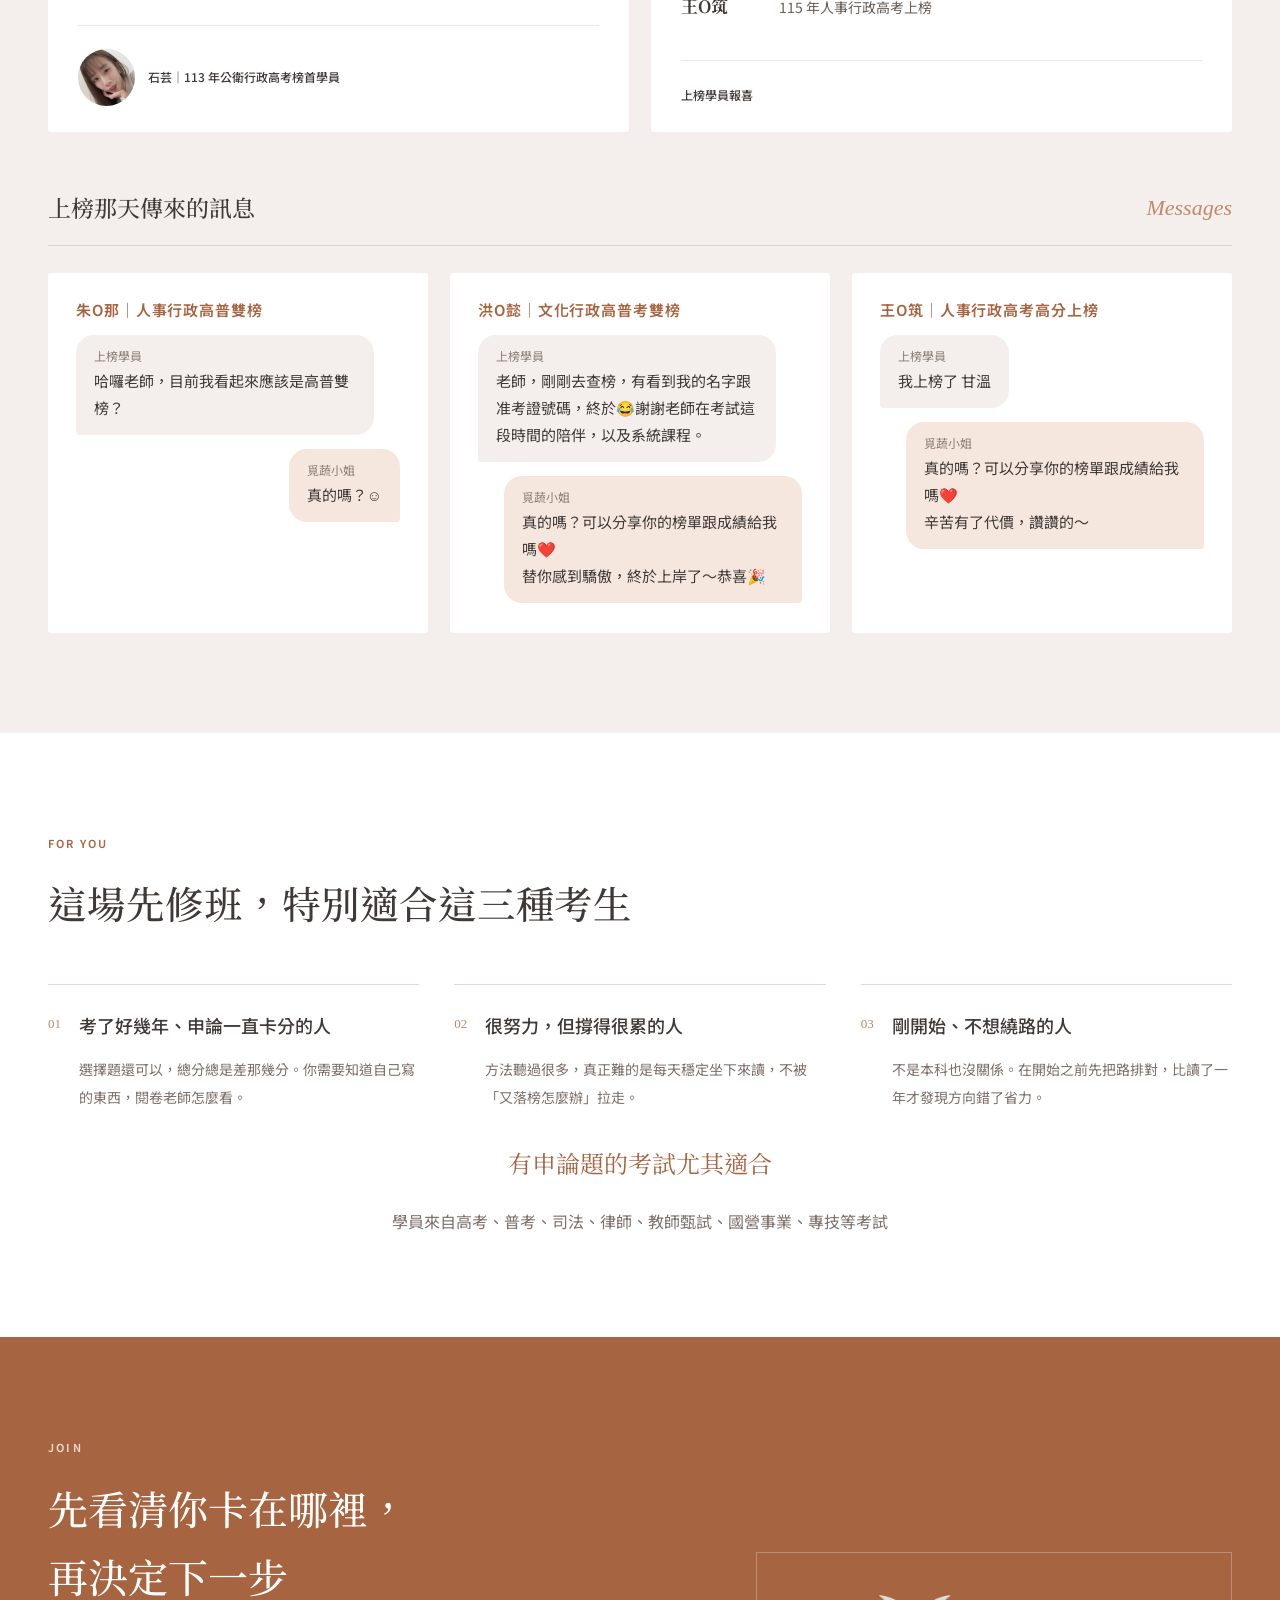
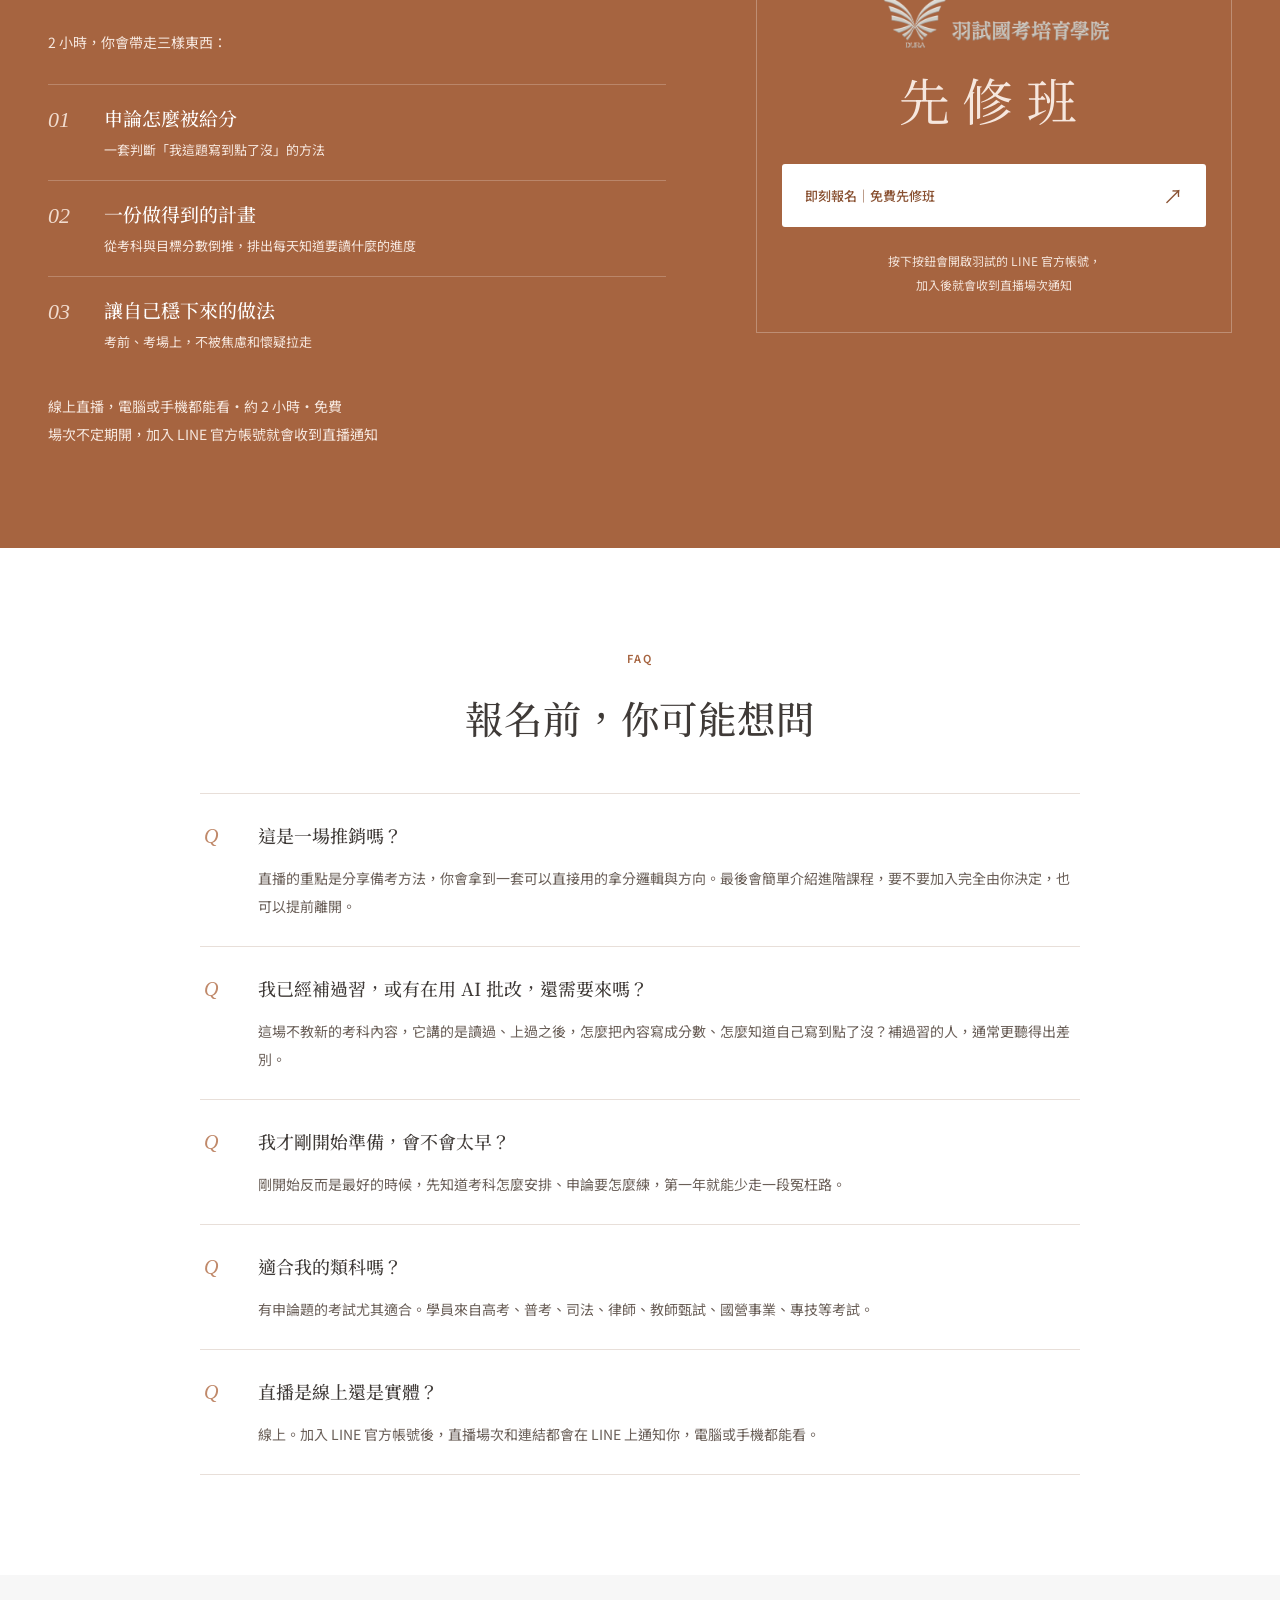
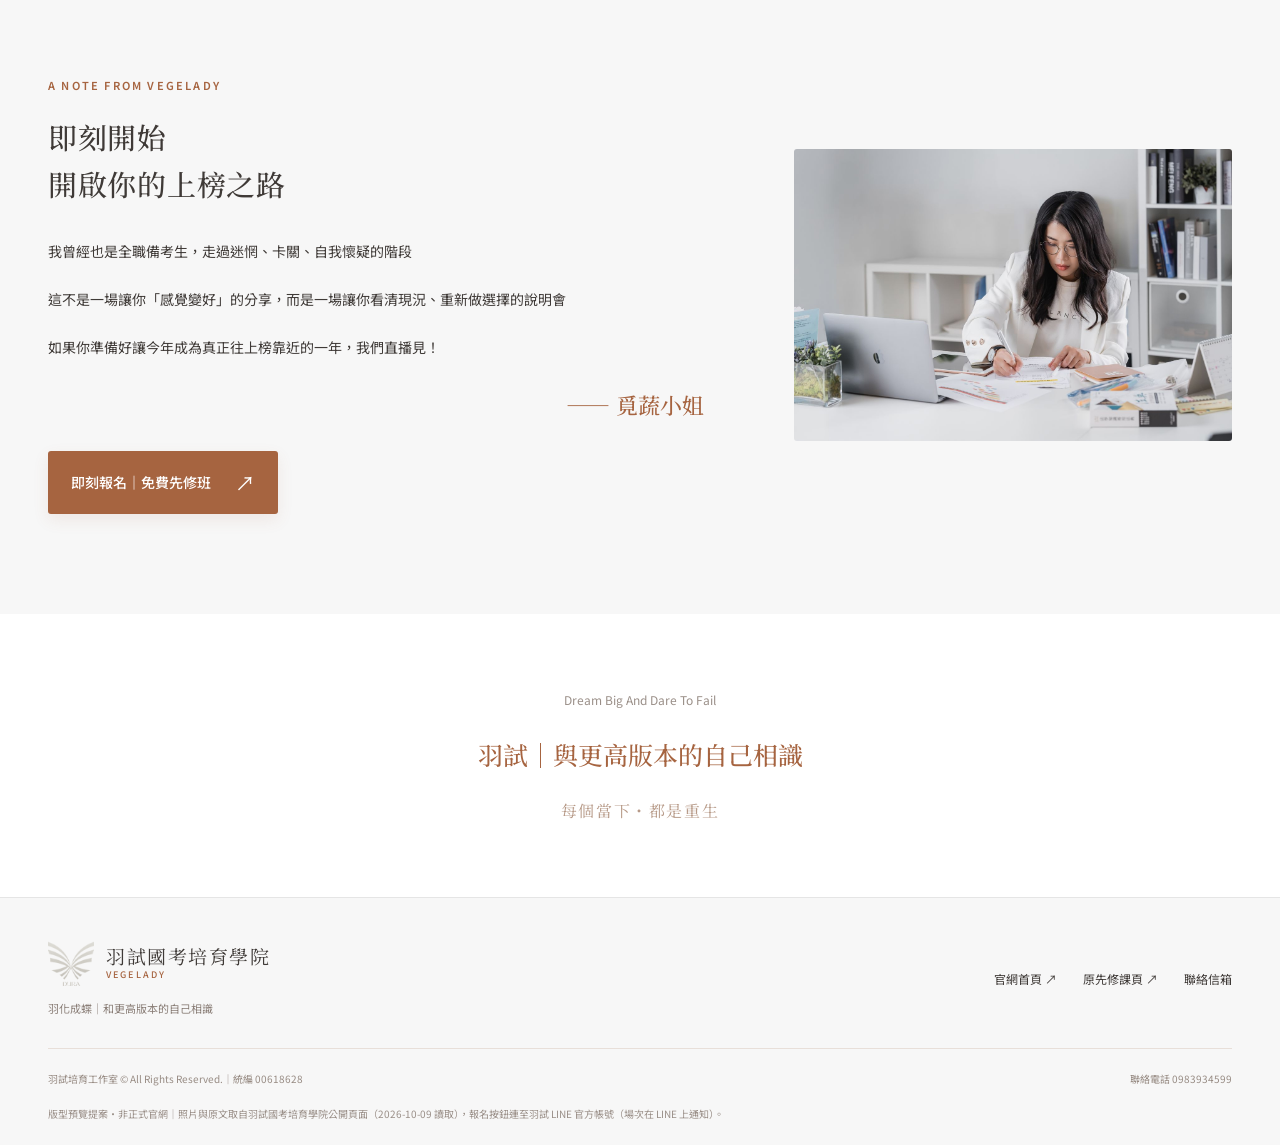
==== commit b81cef13: "Sign-up section button matches the others: 即刻報名｜免費先修班 Co-Authored-By: Claude Opus 5.5 <noreply@anthr" ====
--- a/index.html
+++ b/index.html
@@ -1,6 +1,6 @@
 <!DOCTYPE html>
 <html lang="zh-Hant"><head><meta charset="utf-8"><meta name="viewport" content="width=device-width,initial-scale=1"><meta name="robots" content="noindex,nofollow"><meta name="description" content="羽試國考培育學院免費先修班銷售頁排版預覽。"><meta name="theme-color" content="#a66440"><title>羽試・2026 高效搶分實戰先修班｜銷售頁預覽</title><link rel="preconnect" href="https://fonts.googleapis.com"><link rel="preconnect" href="https://fonts.gstatic.com" crossorigin><link href="https://fonts.googleapis.com/css2?family=Noto+Sans+TC:wght@400;500;600;700&amp;family=Noto+Serif+TC:wght@400;500;600;700&amp;display=swap" rel="stylesheet"><link rel="stylesheet" href="styles.css"><script defer src="script.js"></script><link rel="stylesheet" href="review.css"><script defer src="review-core.js"></script><script defer src="review.js"></script></head>
-<body data-review-page="landing" data-review-revision="yushi-lp-2026-10-12b" data-review-title="羽試 先修班銷售頁">
+<body data-review-page="landing" data-review-revision="yushi-lp-2026-10-12c" data-review-title="羽試 先修班銷售頁">
 <a class="skip-link" href="#main">跳至主要內容</a>
 <div class="preview-bar"><span>羽試｜先修班銷售頁提案・設計預覽</span><span>右下角「提出文字修改」可直接留修改</span></div>
 <header class="site-header"><div class="wrap header-inner"><a class="logo" href="#main" aria-label="羽試國考培育學院 回到頁首"><img src="assets/logo-mark.png" alt="" width="46" height="46"><span class="logo-text">羽試國考培育學院<small>VEGELADY</small></span></a><button class="menu-toggle" aria-controls="main-nav" aria-expanded="false" aria-label="開啟導覽選單">選單 <span aria-hidden="true">☰</span></button><nav class="main-nav" id="main-nav" aria-label="主要導覽"><a href="#learn" data-copy-id="copy-001" data-copy-label="導覽與頁尾">直播內容</a><a href="#speaker" data-copy-id="copy-002" data-copy-label="導覽與頁尾">講者</a><a href="#students" data-copy-id="copy-003" data-copy-label="導覽與頁尾">學員</a><a href="#faq" data-copy-id="copy-004" data-copy-label="導覽與頁尾">常見問題</a><a class="nav-cta" href="#signup" data-copy-id="copy-005" data-copy-label="導覽與頁尾">免費報名 <span aria-hidden="true">↗</span></a></nav></div></header>
@@ -251,7 +251,7 @@
     <div class="signup-details">
       <img class="signup-logo" src="assets/logo-wordmark.png" alt="羽試國考培育學院" width="230" loading="lazy" decoding="async">
       <span class="signup-mark" data-copy-id="copy-131" data-copy-label="報名">先修班</span>
-      <a class="button button-light" href="https://lin.ee/fqVra6s" target="_blank" rel="noopener noreferrer" data-copy-id="copy-132" data-copy-label="報名">免費報名先修班<span aria-hidden="true">↗</span></a>
+      <a class="button button-light" href="https://lin.ee/fqVra6s" target="_blank" rel="noopener noreferrer" data-copy-id="copy-132" data-copy-label="報名">即刻報名｜免費先修班<span aria-hidden="true">↗</span></a>
       <p data-copy-id="copy-133" data-copy-label="報名">按下按鈕會開啟羽試的 LINE 官方帳號，<br>加入後就會收到直播場次通知</p>
     </div>
   </div>
